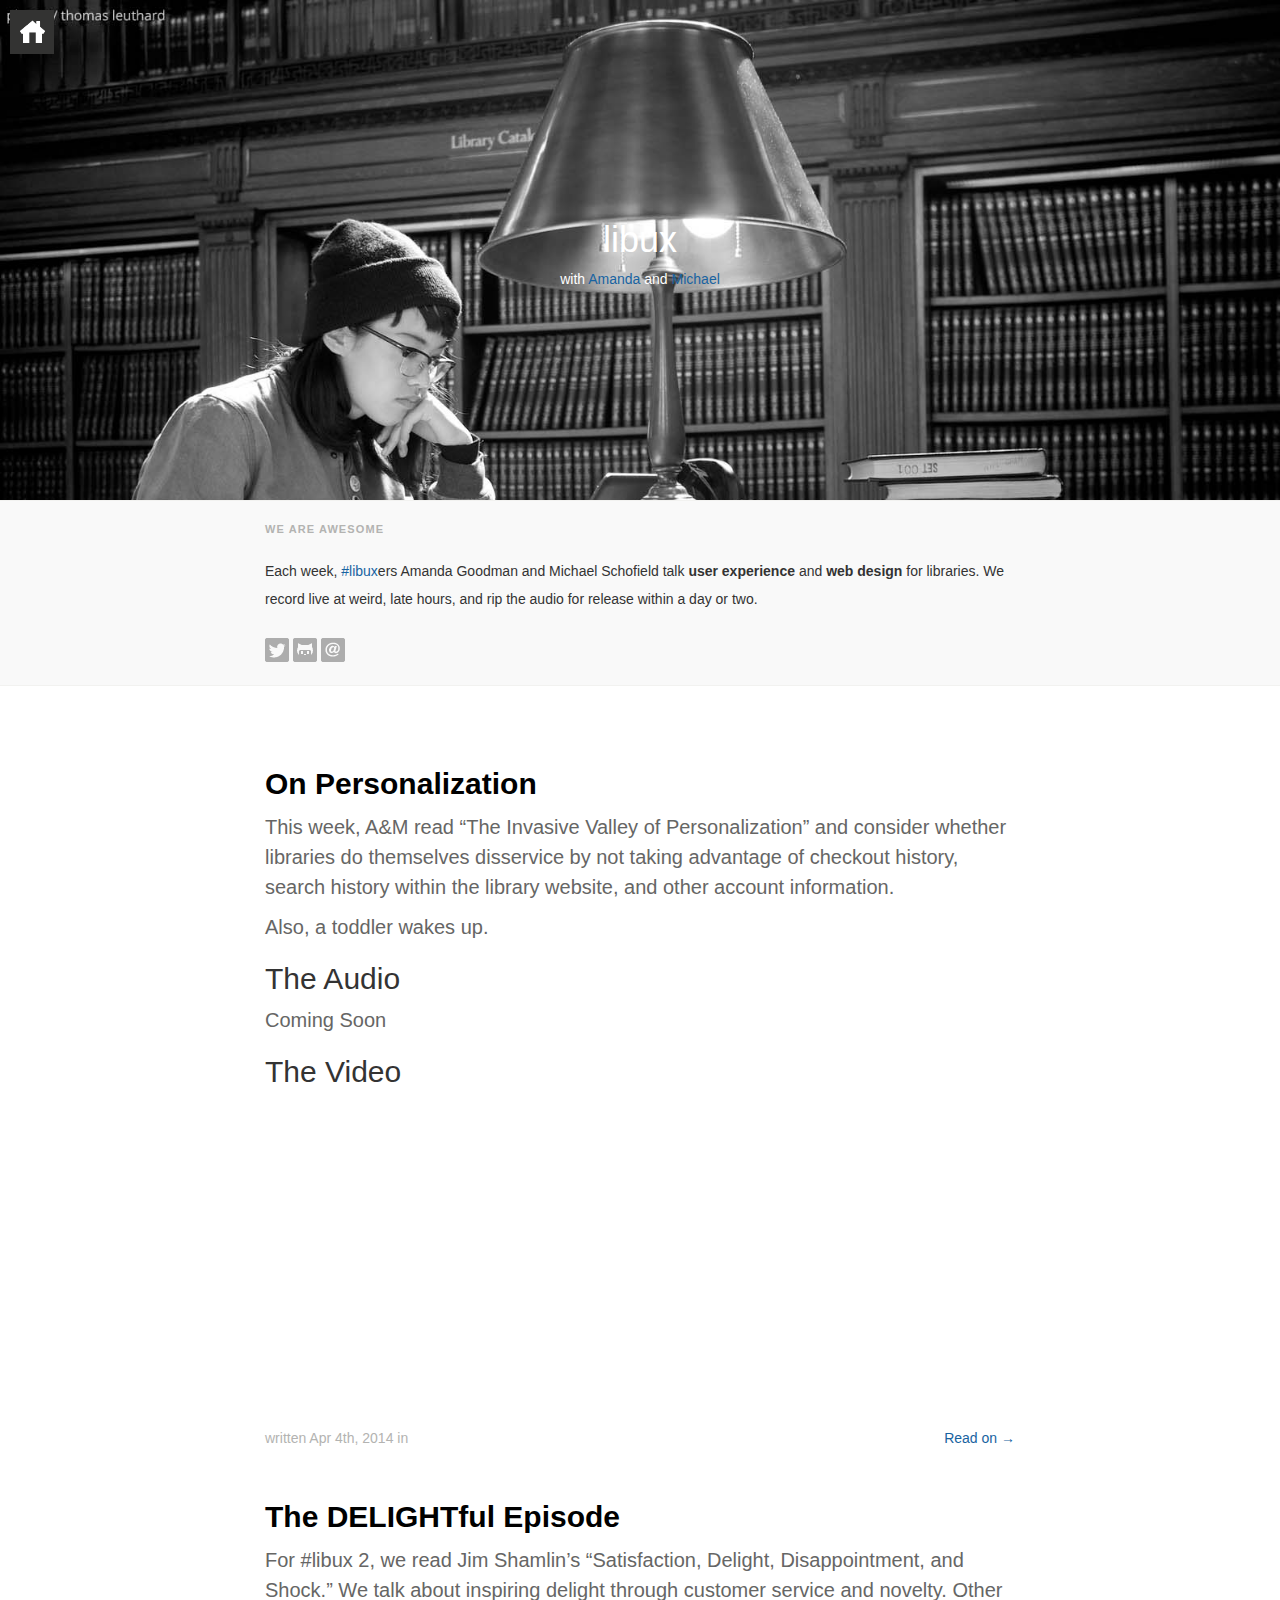
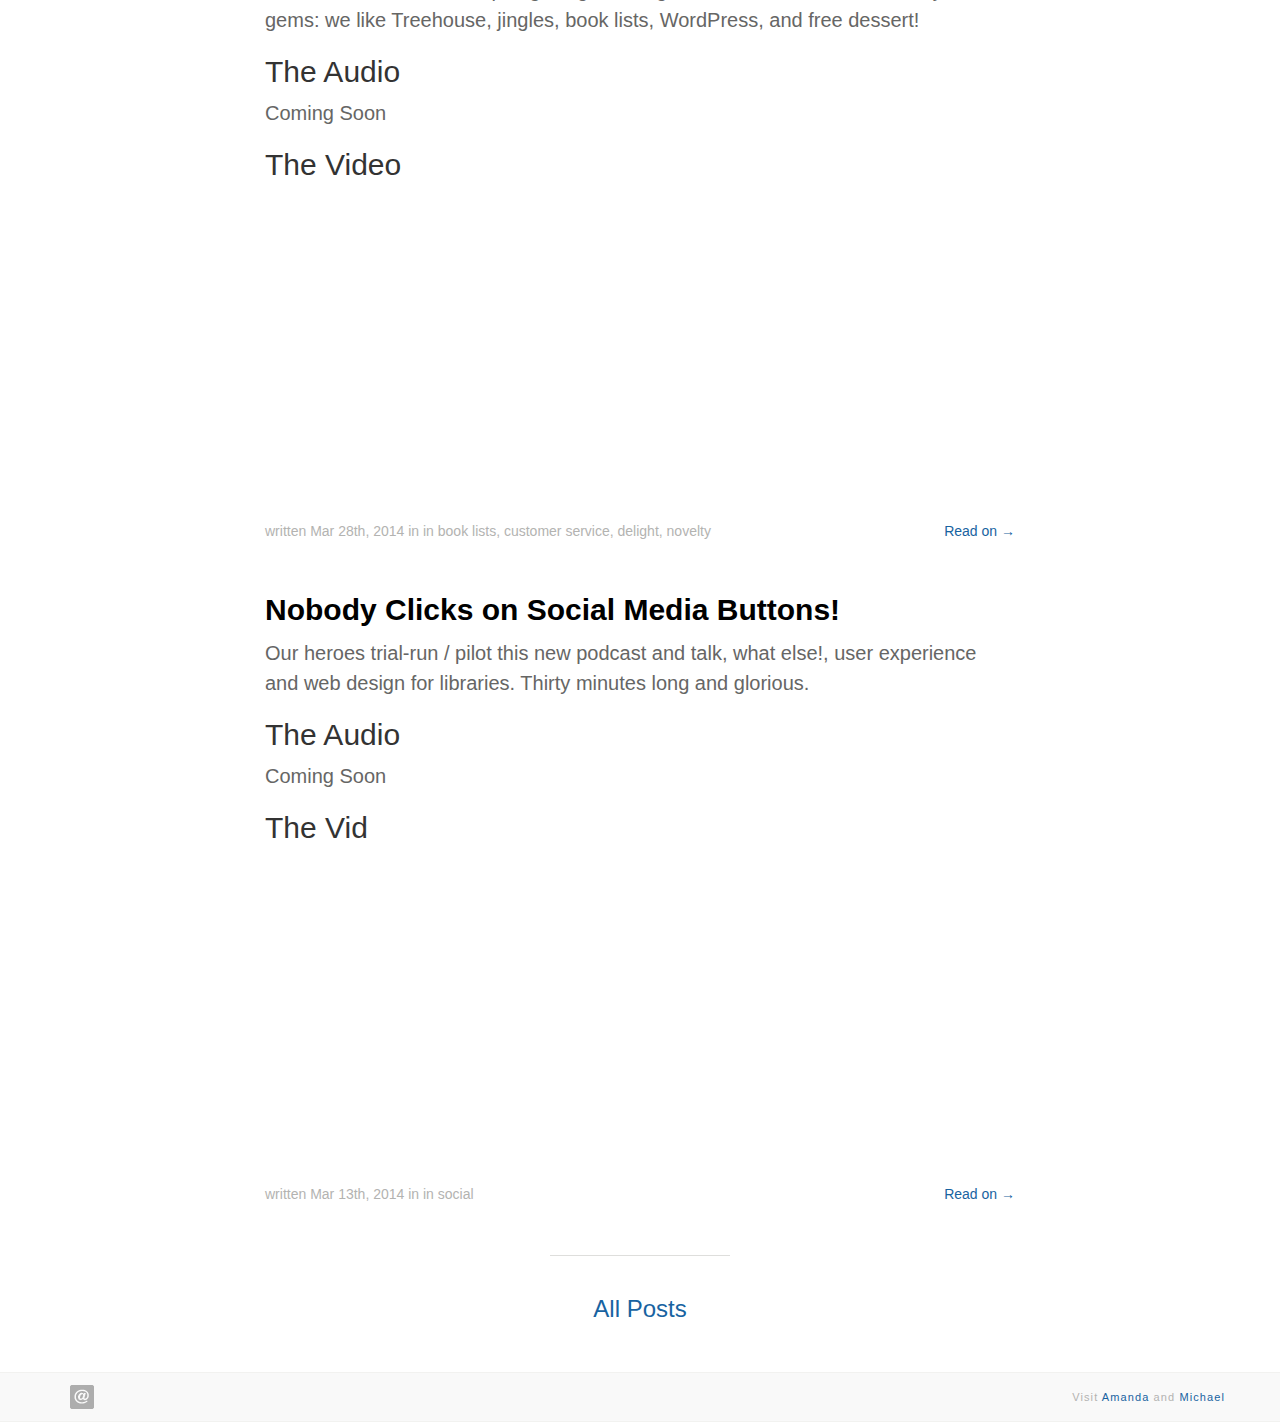
==== index.html @ 65bbb645 "Site updated at 2014-04-10 17:45:15 UTC" ====
<!DOCTYPE html>
<!--[if IEMobile 7 ]><html class="no-js iem7"><![endif]-->
<!--[if lt IE 9]><html class="no-js lte-ie8"><![endif]-->
<!--[if (gt IE 8)|(gt IEMobile 7)|!(IEMobile)|!(IE)]><!--><html class="no-js" lang="en"><!--<![endif]-->
<!DOCTYPE html>
<!--[if IEMobile 7 ]><html class="no-js iem7"><![endif]-->
<!--[if lt IE 9]><html class="no-js lte-ie8"><![endif]-->
<!--[if (gt IE 8)|(gt IEMobile 7)|!(IEMobile)|!(IE)]><!--><html class="no-js" lang="en"><!--<![endif]-->
<head>
  <meta charset="utf-8">
  <title>My Octopress Blog</title>
  <meta name="author" content="Your Name">

  
  <meta name="description" content="libux with Amanda and Michael We are awesome Each week, #libuxers Amanda Goodman and Michael Schofield talk user experience and web design for &hellip;">
  

  <!-- http://t.co/dKP3o1e -->
  <meta name="HandheldFriendly" content="True">
  <meta name="MobileOptimized" content="320">
  <meta name="viewport" content="width=device-width, initial-scale=1">

  
  <link rel="canonical" href="http://libux.github.io">
  <link href="/favicon.png" rel="icon">
  <link href="/stylesheets/screen.css" media="screen, projection" rel="stylesheet" type="text/css">
  <link href="/atom.xml" rel="alternate" title="My Octopress Blog" type="application/atom+xml">
  <script src="/javascripts/modernizr-2.0.js"></script>
  <script src="//ajax.googleapis.com/ajax/libs/jquery/1.9.1/jquery.min.js"></script>
  <script>!window.jQuery && document.write(unescape('%3Cscript src="./javascripts/libs/jquery.min.js"%3E%3C/script%3E'))</script>
  <script src="/javascripts/octopress.js" type="text/javascript"></script>
  

</head>

  <body>
    <a href="/" class="home-icon">
      <img src="/images/home.png"/>
    </a>

    <div class="home-page">
  <div class="hero container">
    <header class="container">
	<div class="col-md-offset-2 col-md-8">		
		<h1>lib<span>ux</span></h1>
		<p>with <a href="//godaisies.com" title="Amanda's Website">Amanda</a> and <a href="//ns4lib.com" title="Michael's Website">Michael</a></p>
	</div>
</header>

  </div>

  <div class="home-field">
    <div class="home-landing her-row">
      <div class="container">
        <div class="row">
          <div id="about-me" class="col-md-offset-2 col-md-8">
  <h4>We are awesome</h4>

  <p>
  	Each week, <a href="//twitter.com/hashtag/libux">#libux</a>ers Amanda Goodman and Michael Schofield talk <strong>user experience</strong>
  	and <strong>web design</strong> for libraries. We record live at weird, late hours, and rip the audio for release within a day or two.
  </p>

  <div class="social-icon-list">
    <a title="Twitter" href="#"><img src="/images/glyphicons_social_31_twitter.png"/></a>
    <a title="GitHub" href="#"><img src="/images/glyphicons_social_21_github.png"/></a>
    <a title="E-Mail" href="#"><img src="/images/glyphicons_social_39_e-mail.png"/></a>
  </div>

</div>

        </div>
      </div>
    </div>

    <div class="article-list">
      <div class="container">
        
          
          <div class="row">
            <div class="col-md-offset-2 col-md-8">
              <article>
  <h2><a href="/blog/2014/04/04/on-personalization/">On Personalization</a></h2>
  
  <p>
    <p>This week, A&amp;M read &ldquo;The Invasive Valley of Personalization&rdquo; and consider whether libraries
do themselves disservice by not taking advantage of checkout history, search history within the library website,
and other account information.</p>




<p>Also, a toddler wakes up.</p>




<h2>The Audio</h2>




<p>Coming Soon</p>




<h2>The Video</h2>




<iframe width="560" height="315" src="//www.youtube.com/embed/MH33Of5QHGo" frameborder="0" allowfullscreen></iframe>




  </p>
  <span class="meta">
    written 








  



<time datetime="2014-04-04T21:38:11-04:00" pubdate data-updated="true">Apr 4<span>th</span>, 2014</time> in 
    


  </span>

  
    <a class="full-article-link pull-right" rel="full-article" href="/blog/2014/04/04/on-personalization/">Read on &rarr;</a>
  
</article>

            </div>
          </div>
        
          
          <div class="row">
            <div class="col-md-offset-2 col-md-8">
              <article>
  <h2><a href="/blog/2014/03/28/the-delightful-episode/">The DELIGHTful Episode</a></h2>
  
  <p>
    <p>For #libux 2, we read Jim Shamlin&rsquo;s &ldquo;Satisfaction, Delight, Disappointment, and Shock.&rdquo; We talk about inspiring delight
through customer service and novelty. Other gems: we like Treehouse, jingles, book lists, WordPress, and free dessert!</p>




<h2>The Audio</h2>




<p>Coming Soon</p>




<h2>The Video</h2>




<iframe width="560" height="315" src="//www.youtube.com/embed/PfdTjo1OBjQ" frameborder="0" allowfullscreen></iframe>




  </p>
  <span class="meta">
    written 








  



<time datetime="2014-03-28T21:34:59-04:00" pubdate data-updated="true">Mar 28<span>th</span>, 2014</time> in 
    

in
<span class="categories">
  
    <a class='category' href='/blog/categories/book-lists/'>book lists</a>, <a class='category' href='/blog/categories/customer-service/'>customer service</a>, <a class='category' href='/blog/categories/delight/'>delight</a>, <a class='category' href='/blog/categories/novelty/'>novelty</a>
  
</span>


  </span>

  
    <a class="full-article-link pull-right" rel="full-article" href="/blog/2014/03/28/the-delightful-episode/">Read on &rarr;</a>
  
</article>

            </div>
          </div>
        
          
          <div class="row">
            <div class="col-md-offset-2 col-md-8">
              <article>
  <h2><a href="/blog/2014/03/13/nobody-clicks-on-social-media-buttons/">Nobody Clicks on Social Media Buttons!</a></h2>
  
  <p>
    <p>Our heroes trial-run / pilot this new podcast and talk, what else!, user experience and web design for libraries.
Thirty minutes long and glorious.</p>




<h2>The Audio</h2>




<p>Coming Soon</p>




<h2>The Vid</h2>




<iframe width="560" height="315" src="//www.youtube.com/embed/pc7eqVC8pXY" frameborder="0" allowfullscreen></iframe>




  </p>
  <span class="meta">
    written 








  



<time datetime="2014-03-13T20:46:35-04:00" pubdate data-updated="true">Mar 13<span>th</span>, 2014</time> in 
    

in
<span class="categories">
  
    <a class='category' href='/blog/categories/social/'>social</a>
  
</span>


  </span>

  
    <a class="full-article-link pull-right" rel="full-article" href="/blog/2014/03/13/nobody-clicks-on-social-media-buttons/">Read on &rarr;</a>
  
</article>

            </div>
          </div>
        
      </div>
    </div>

    <hr class="divider-short"/>

    <div class="archive-link">
      <h3><a href="/posts/">All Posts</a></h3>
    </div>
  </div>
</div>

    <footer id="footer" class="her-row">
  <div class="container">
    <div class="row">
      <div class="col-md-2">
  <div class="social-icon-list">
    

    

    <a href="mailto:"><img src="/images/glyphicons_social_39_e-mail.png"/></a>
  </div>
</div>

<div class="pull-right">
  <h4>Visit <a href="//godaisies.com" title="Amanda's Website">Amanda</a> and <a href="//ns4lib.com" title="Michael's Website">Michael</a></h4>
</div>


    </div>
  </div>
</footer>

  </body>
</html>
---- stylesheets/screen.css ----
html,body,div,span,applet,object,iframe,h1,h2,h3,h4,h5,h6,p,blockquote,pre,a,abbr,acronym,address,big,cite,code,del,dfn,em,img,ins,kbd,q,s,samp,small,strike,strong,sub,sup,tt,var,b,u,i,center,dl,dt,dd,ol,ul,li,fieldset,form,label,legend,table,caption,tbody,tfoot,thead,tr,th,td,article,aside,canvas,details,embed,figure,figcaption,footer,header,hgroup,menu,nav,output,ruby,section,summary,time,mark,audio,video{margin:0;padding:0;border:0;font:inherit;font-size:100%;vertical-align:baseline}html{line-height:1}ol,ul{list-style:none}table{border-collapse:collapse;border-spacing:0}caption,th,td{text-align:left;font-weight:normal;vertical-align:middle}q,blockquote{quotes:none}q:before,q:after,blockquote:before,blockquote:after{content:"";content:none}a img{border:none}article,aside,details,figcaption,figure,footer,header,hgroup,menu,nav,section,summary{display:block}.highlight,html .gist .gist-file .gist-syntax .gist-highlight{border:1px solid #05232b !important}.highlight table td.code,html .gist .gist-file .gist-syntax .gist-highlight table td.code{width:100%}.highlight .line-numbers,html .gist .gist-file .gist-syntax .gist-highlight .line-numbers{text-align:right;font-size:13px;line-height:1.45em;background:#073642 url('/images/noise.png?1397084013') top left !important;border-right:1px solid #00232c !important;-webkit-box-shadow:#083e4b -1px 0 inset;-moz-box-shadow:#083e4b -1px 0 inset;box-shadow:#083e4b -1px 0 inset;text-shadow:#021014 0 -1px;padding:.8em !important;-webkit-border-radius:0;-moz-border-radius:0;-ms-border-radius:0;-o-border-radius:0;border-radius:0}.highlight .line-numbers span,html .gist .gist-file .gist-syntax .gist-highlight .line-numbers span{color:#586e75 !important}figure.code,.gist-file,pre{-webkit-box-shadow:rgba(0,0,0,0.06) 0 0 10px;-moz-box-shadow:rgba(0,0,0,0.06) 0 0 10px;box-shadow:rgba(0,0,0,0.06) 0 0 10px}figure.code .highlight pre,.gist-file .highlight pre,pre .highlight pre{-webkit-box-shadow:none;-moz-box-shadow:none;box-shadow:none}html .gist .gist-file{margin-bottom:1.8em;position:relative;border:none;padding-top:26px !important}html .gist .gist-file .gist-syntax{border-bottom:0 !important;background:none !important}html .gist .gist-file .gist-syntax .gist-highlight{background:#002b36 !important}html .gist .gist-file .gist-meta{padding:.6em 0.8em;border:1px solid #083e4b !important;color:#586e75;font-size:.7em !important;background:#073642 url('/images/noise.png?1397084013') top left;line-height:1.5em}html .gist .gist-file .gist-meta a{color:#75878b !important;text-decoration:none}html .gist .gist-file .gist-meta a:hover{text-decoration:underline}html .gist .gist-file .gist-meta a:hover{color:#93a1a1 !important}html .gist .gist-file .gist-meta a[href*='#file']{position:absolute;top:0;left:0;right:-10px;color:#474747 !important}html .gist .gist-file .gist-meta a[href*='#file']:hover{color:#1863a1 !important}html .gist .gist-file .gist-meta a[href*=raw]{top:.4em}pre{background:#002b36 url('/images/noise.png?1397084013') top left;-webkit-border-radius:0.4em;-moz-border-radius:0.4em;-ms-border-radius:0.4em;-o-border-radius:0.4em;border-radius:0.4em;border:1px solid #05232b;line-height:1.45em;font-size:13px;margin-bottom:2.1em;padding:.8em 1em;color:#93a1a1;overflow:auto}h3.filename+pre{-moz-border-radius-topleft:0px;-webkit-border-top-left-radius:0px;border-top-left-radius:0px;-moz-border-radius-topright:0px;-webkit-border-top-right-radius:0px;border-top-right-radius:0px}p code,li code{display:inline-block;white-space:no-wrap;background:#fff;font-size:.8em;line-height:1.5em;color:#555;border:1px solid #ddd;-webkit-border-radius:0.4em;-moz-border-radius:0.4em;-ms-border-radius:0.4em;-o-border-radius:0.4em;border-radius:0.4em;padding:0 .3em;margin:-1px 0}p pre code,li pre code{font-size:1em !important;background:none;border:none}.pre-code,html .gist .gist-file .gist-syntax .gist-highlight pre,.highlight code{font-family:Menlo,Monaco,"Andale Mono","lucida console","Courier New",monospace !important;overflow:scroll;overflow-y:hidden;display:block;padding:.8em !important;overflow-x:auto;line-height:1.45em;background:#002b36 url('/images/noise.png?1397084013') top left !important;color:#93a1a1 !important}.pre-code *::-moz-selection,html .gist .gist-file .gist-syntax .gist-highlight pre *::-moz-selection,.highlight code *::-moz-selection{background:#386774;color:inherit;text-shadow:#002b36 0 1px}.pre-code *::-webkit-selection,html .gist .gist-file .gist-syntax .gist-highlight pre *::-webkit-selection,.highlight code *::-webkit-selection{background:#386774;color:inherit;text-shadow:#002b36 0 1px}.pre-code *::selection,html .gist .gist-file .gist-syntax .gist-highlight pre *::selection,.highlight code *::selection{background:#386774;color:inherit;text-shadow:#002b36 0 1px}.pre-code span,html .gist .gist-file .gist-syntax .gist-highlight pre span,.highlight code span{color:#93a1a1 !important}.pre-code span,html .gist .gist-file .gist-syntax .gist-highlight pre span,.highlight code span{font-style:normal !important;font-weight:normal !important}.pre-code .c,html .gist .gist-file .gist-syntax .gist-highlight pre .c,.highlight code .c{color:#586e75 !important;font-style:italic !important}.pre-code .cm,html .gist .gist-file .gist-syntax .gist-highlight pre .cm,.highlight code .cm{color:#586e75 !important;font-style:italic !important}.pre-code .cp,html .gist .gist-file .gist-syntax .gist-highlight pre .cp,.highlight code .cp{color:#586e75 !important;font-style:italic !important}.pre-code .c1,html .gist .gist-file .gist-syntax .gist-highlight pre .c1,.highlight code .c1{color:#586e75 !important;font-style:italic !important}.pre-code .cs,html .gist .gist-file .gist-syntax .gist-highlight pre .cs,.highlight code .cs{color:#586e75 !important;font-weight:bold !important;font-style:italic !important}.pre-code .err,html .gist .gist-file .gist-syntax .gist-highlight pre .err,.highlight code .err{color:#dc322f !important;background:none !important}.pre-code .k,html .gist .gist-file .gist-syntax .gist-highlight pre .k,.highlight code .k{color:#cb4b16 !important}.pre-code .o,html .gist .gist-file .gist-syntax .gist-highlight pre .o,.highlight code .o{color:#93a1a1 !important;font-weight:bold !important}.pre-code .p,html .gist .gist-file .gist-syntax .gist-highlight pre .p,.highlight code .p{color:#93a1a1 !important}.pre-code .ow,html .gist .gist-file .gist-syntax .gist-highlight pre .ow,.highlight code .ow{color:#2aa198 !important;font-weight:bold !important}.pre-code .gd,html .gist .gist-file .gist-syntax .gist-highlight pre .gd,.highlight code .gd{color:#93a1a1 !important;background-color:#372c34 !important;display:inline-block}.pre-code .gd .x,html .gist .gist-file .gist-syntax .gist-highlight pre .gd .x,.highlight code .gd .x{color:#93a1a1 !important;background-color:#4d2d33 !important;display:inline-block}.pre-code .ge,html .gist .gist-file .gist-syntax .gist-highlight pre .ge,.highlight code .ge{color:#93a1a1 !important;font-style:italic !important}.pre-code .gh,html .gist .gist-file .gist-syntax .gist-highlight pre .gh,.highlight code .gh{color:#586e75 !important}.pre-code .gi,html .gist .gist-file .gist-syntax .gist-highlight pre .gi,.highlight code .gi{color:#93a1a1 !important;background-color:#1a412b !important;display:inline-block}.pre-code .gi .x,html .gist .gist-file .gist-syntax .gist-highlight pre .gi .x,.highlight code .gi .x{color:#93a1a1 !important;background-color:#355720 !important;display:inline-block}.pre-code .gs,html .gist .gist-file .gist-syntax .gist-highlight pre .gs,.highlight code .gs{color:#93a1a1 !important;font-weight:bold !important}.pre-code .gu,html .gist .gist-file .gist-syntax .gist-highlight pre .gu,.highlight code .gu{color:#6c71c4 !important}.pre-code .kc,html .gist .gist-file .gist-syntax .gist-highlight pre .kc,.highlight code .kc{color:#859900 !important;font-weight:bold !important}.pre-code .kd,html .gist .gist-file .gist-syntax .gist-highlight pre .kd,.highlight code .kd{color:#268bd2 !important}.pre-code .kp,html .gist .gist-file .gist-syntax .gist-highlight pre .kp,.highlight code .kp{color:#cb4b16 !important;font-weight:bold !important}.pre-code .kr,html .gist .gist-file .gist-syntax .gist-highlight pre .kr,.highlight code .kr{color:#d33682 !important;font-weight:bold !important}.pre-code .kt,html .gist .gist-file .gist-syntax .gist-highlight pre .kt,.highlight code .kt{color:#2aa198 !important}.pre-code .n,html .gist .gist-file .gist-syntax .gist-highlight pre .n,.highlight code .n{color:#268bd2 !important}.pre-code .na,html .gist .gist-file .gist-syntax .gist-highlight pre .na,.highlight code .na{color:#268bd2 !important}.pre-code .nb,html .gist .gist-file .gist-syntax .gist-highlight pre .nb,.highlight code .nb{color:#859900 !important}.pre-code .nc,html .gist .gist-file .gist-syntax .gist-highlight pre .nc,.highlight code .nc{color:#d33682 !important}.pre-code .no,html .gist .gist-file .gist-syntax .gist-highlight pre .no,.highlight code .no{color:#b58900 !important}.pre-code .nl,html .gist .gist-file .gist-syntax .gist-highlight pre .nl,.highlight code .nl{color:#859900 !important}.pre-code .ne,html .gist .gist-file .gist-syntax .gist-highlight pre .ne,.highlight code .ne{color:#268bd2 !important;font-weight:bold !important}.pre-code .nf,html .gist .gist-file .gist-syntax .gist-highlight pre .nf,.highlight code .nf{color:#268bd2 !important;font-weight:bold !important}.pre-code .nn,html .gist .gist-file .gist-syntax .gist-highlight pre .nn,.highlight code .nn{color:#b58900 !important}.pre-code .nt,html .gist .gist-file .gist-syntax .gist-highlight pre .nt,.highlight code .nt{color:#268bd2 !important;font-weight:bold !important}.pre-code .nx,html .gist .gist-file .gist-syntax .gist-highlight pre .nx,.highlight code .nx{color:#b58900 !important}.pre-code .vg,html .gist .gist-file .gist-syntax .gist-highlight pre .vg,.highlight code .vg{color:#268bd2 !important}.pre-code .vi,html .gist .gist-file .gist-syntax .gist-highlight pre .vi,.highlight code .vi{color:#268bd2 !important}.pre-code .nv,html .gist .gist-file .gist-syntax .gist-highlight pre .nv,.highlight code .nv{color:#268bd2 !important}.pre-code .mf,html .gist .gist-file .gist-syntax .gist-highlight pre .mf,.highlight code .mf{color:#2aa198 !important}.pre-code .m,html .gist .gist-file .gist-syntax .gist-highlight pre .m,.highlight code .m{color:#2aa198 !important}.pre-code .mh,html .gist .gist-file .gist-syntax .gist-highlight pre .mh,.highlight code .mh{color:#2aa198 !important}.pre-code .mi,html .gist .gist-file .gist-syntax .gist-highlight pre .mi,.highlight code .mi{color:#2aa198 !important}.pre-code .s,html .gist .gist-file .gist-syntax .gist-highlight pre .s,.highlight code .s{color:#2aa198 !important}.pre-code .sd,html .gist .gist-file .gist-syntax .gist-highlight pre .sd,.highlight code .sd{color:#2aa198 !important}.pre-code .s2,html .gist .gist-file .gist-syntax .gist-highlight pre .s2,.highlight code .s2{color:#2aa198 !important}.pre-code .se,html .gist .gist-file .gist-syntax .gist-highlight pre .se,.highlight code .se{color:#dc322f !important}.pre-code .si,html .gist .gist-file .gist-syntax .gist-highlight pre .si,.highlight code .si{color:#268bd2 !important}.pre-code .sr,html .gist .gist-file .gist-syntax .gist-highlight pre .sr,.highlight code .sr{color:#2aa198 !important}.pre-code .s1,html .gist .gist-file .gist-syntax .gist-highlight pre .s1,.highlight code .s1{color:#2aa198 !important}.pre-code div .gd,html .gist .gist-file .gist-syntax .gist-highlight pre div .gd,.highlight code div .gd,.pre-code div .gd .x,html .gist .gist-file .gist-syntax .gist-highlight pre div .gd .x,.highlight code div .gd .x,.pre-code div .gi,html .gist .gist-file .gist-syntax .gist-highlight pre div .gi,.highlight code div .gi,.pre-code div .gi .x,html .gist .gist-file .gist-syntax .gist-highlight pre div .gi .x,.highlight code div .gi .x{display:inline-block;width:100%}.highlight,.gist-highlight{margin-bottom:1.8em;background:#002b36;overflow-y:hidden;overflow-x:auto}.highlight pre,.gist-highlight pre{background:none;-webkit-border-radius:none;-moz-border-radius:none;-ms-border-radius:none;-o-border-radius:none;border-radius:none;border:none;padding:0;margin-bottom:0}pre::-webkit-scrollbar,.highlight::-webkit-scrollbar,.gist-highlight::-webkit-scrollbar{height:.5em;background:rgba(255,255,255,0.15)}pre::-webkit-scrollbar-thumb:horizontal,.highlight::-webkit-scrollbar-thumb:horizontal,.gist-highlight::-webkit-scrollbar-thumb:horizontal{background:rgba(255,255,255,0.2);-webkit-border-radius:4px;border-radius:4px}.highlight code{background:#000}figure.code{background:none;padding:0;border:0;margin-bottom:1.5em}figure.code pre{margin-bottom:0}figure.code figcaption{position:relative}figure.code .highlight{margin-bottom:0}.code-title,html .gist .gist-file .gist-meta a[href*='#file'],h3.filename,figure.code figcaption{text-align:center;font-size:13px;line-height:2em;text-shadow:#cbcccc 0 1px 0;color:#474747;font-weight:normal;margin-bottom:0;-moz-border-radius-topleft:5px;-webkit-border-top-left-radius:5px;border-top-left-radius:5px;-moz-border-radius-topright:5px;-webkit-border-top-right-radius:5px;border-top-right-radius:5px;font-family:"Helvetica Neue", Arial, "Lucida Grande", "Lucida Sans Unicode", Lucida, sans-serif;background:#aaa url('/images/code_bg.png?1397084703') top repeat-x;border:1px solid #565656;border-top-color:#cbcbcb;border-left-color:#a5a5a5;border-right-color:#a5a5a5;border-bottom:0}.download-source,html .gist .gist-file .gist-meta a[href*=raw],figure.code figcaption a{position:absolute;right:.8em;text-decoration:none;color:#666 !important;z-index:1;font-size:13px;text-shadow:#cbcccc 0 1px 0;padding-left:3em}.download-source:hover,html .gist .gist-file .gist-meta a[href*=raw]:hover,figure.code figcaption a:hover{text-decoration:underline}/* normalize.css v3.0.0 | MIT License | git.io/normalize */html{font-family:sans-serif;-ms-text-size-adjust:100%;-webkit-text-size-adjust:100%}body{margin:0}article,aside,details,figcaption,figure,footer,header,hgroup,main,nav,section,summary{display:block}audio,canvas,progress,video{display:inline-block;vertical-align:baseline}audio:not([controls]){display:none;height:0}[hidden],template{display:none}a{background:transparent}a:active,a:hover{outline:0}abbr[title]{border-bottom:1px dotted}b,strong{font-weight:bold}dfn{font-style:italic}h1{font-size:2em;margin:0.67em 0}mark{background:#ff0;color:#000}small{font-size:80%}sub,sup{font-size:75%;line-height:0;position:relative;vertical-align:baseline}sup{top:-0.5em}sub{bottom:-0.25em}img{border:0}svg:not(:root){overflow:hidden}figure{margin:1em 40px}hr{-moz-box-sizing:content-box;box-sizing:content-box;height:0}pre{overflow:auto}code,kbd,pre,samp{font-family:monospace, monospace;font-size:1em}button,input,optgroup,select,textarea{color:inherit;font:inherit;margin:0}button{overflow:visible}button,select{text-transform:none}button,html input[type="button"],input[type="reset"],input[type="submit"]{-webkit-appearance:button;cursor:pointer}button[disabled],html input[disabled]{cursor:default}button::-moz-focus-inner,input::-moz-focus-inner{border:0;padding:0}input{line-height:normal}input[type="checkbox"],input[type="radio"]{box-sizing:border-box;padding:0}input[type="number"]::-webkit-inner-spin-button,input[type="number"]::-webkit-outer-spin-button{height:auto}input[type="search"]{-webkit-appearance:textfield;-moz-box-sizing:content-box;-webkit-box-sizing:content-box;box-sizing:content-box}input[type="search"]::-webkit-search-cancel-button,input[type="search"]::-webkit-search-decoration{-webkit-appearance:none}fieldset{border:1px solid #c0c0c0;margin:0 2px;padding:0.35em 0.625em 0.75em}legend{border:0;padding:0}textarea{overflow:auto}optgroup{font-weight:bold}table{border-collapse:collapse;border-spacing:0}td,th{padding:0}@media print{*{text-shadow:none !important;color:#000 !important;background:transparent !important;box-shadow:none !important}a,a:visited{text-decoration:underline}a[href]:after{content:" (" attr(href) ")"}abbr[title]:after{content:" (" attr(title) ")"}a[href^="javascript:"]:after,a[href^="#"]:after{content:""}pre,blockquote{border:1px solid #999;page-break-inside:avoid}thead{display:table-header-group}tr,img{page-break-inside:avoid}img{max-width:100% !important}p,h2,h3{orphans:3;widows:3}h2,h3{page-break-after:avoid}select{background:#fff !important}.navbar{display:none}.table td,.table th{background-color:#fff !important}.btn>.caret,.dropup>.btn>.caret{border-top-color:#000 !important}.label{border:1px solid #000}.table{border-collapse:collapse !important}.table-bordered th,.table-bordered td{border:1px solid #ddd !important}}*{-webkit-box-sizing:border-box;-moz-box-sizing:border-box;box-sizing:border-box}*:before,*:after{-webkit-box-sizing:border-box;-moz-box-sizing:border-box;box-sizing:border-box}html{font-size:62.5%;-webkit-tap-highlight-color:rgba(0,0,0,0)}body{font-family:"Helvetica Neue",Helvetica,Arial,sans-serif;font-size:14px;line-height:1.42857;color:#333;background-color:#fff}input,button,select,textarea{font-family:inherit;font-size:inherit;line-height:inherit}a{color:#1863a1;text-decoration:none}a:hover,a:focus{color:#0e3a5f;text-decoration:underline}a:focus{outline:thin dotted;outline:5px auto -webkit-focus-ring-color;outline-offset:-2px}figure{margin:0}img{vertical-align:middle}.img-responsive{display:block;max-width:100%;height:auto}.img-rounded{border-radius:6px}.img-thumbnail{padding:4px;line-height:1.42857;background-color:#fff;border:1px solid #ddd;border-radius:4px;-webkit-transition:all 0.2s ease-in-out;transition:all 0.2s ease-in-out;display:inline-block;max-width:100%;height:auto}.img-circle{border-radius:50%}hr{margin-top:20px;margin-bottom:20px;border:0;border-top:1px solid #eee}.sr-only{position:absolute;width:1px;height:1px;margin:-1px;padding:0;overflow:hidden;clip:rect(0, 0, 0, 0);border:0}h1,h2,h3,h4,h5,h6,.h1,.h2,.h3,.h4,.h5,.h6{font-family:inherit;font-weight:500;line-height:1.1;color:inherit}h1 small,h1 .small,h2 small,h2 .small,h3 small,h3 .small,h4 small,h4 .small,h5 small,h5 .small,h6 small,h6 .small,.h1 small,.h1 .small,.h2 small,.h2 .small,.h3 small,.h3 .small,.h4 small,.h4 .small,.h5 small,.h5 .small,.h6 small,.h6 .small{font-weight:normal;line-height:1;color:#999}h1,.h1,h2,.h2,h3,.h3{margin-top:20px;margin-bottom:10px}h1 small,h1 .small,.h1 small,.h1 .small,h2 small,h2 .small,.h2 small,.h2 .small,h3 small,h3 .small,.h3 small,.h3 .small{font-size:65%}h4,.h4,h5,.h5,h6,.h6{margin-top:10px;margin-bottom:10px}h4 small,h4 .small,.h4 small,.h4 .small,h5 small,h5 .small,.h5 small,.h5 .small,h6 small,h6 .small,.h6 small,.h6 .small{font-size:75%}h1,.h1{font-size:36px}h2,.h2{font-size:30px}h3,.h3{font-size:24px}h4,.h4{font-size:18px}h5,.h5{font-size:14px}h6,.h6{font-size:12px}p{margin:0 0 10px}.lead{margin-bottom:20px;font-size:16px;font-weight:200;line-height:1.4}@media (min-width: 768px){.lead{font-size:21px}}small,.small{font-size:85%}cite{font-style:normal}.text-left{text-align:left}.text-right{text-align:right}.text-center{text-align:center}.text-justify{text-align:justify}.text-muted{color:#999}.text-primary{color:#428bca}a.text-primary:hover{color:#3071a9}.text-success{color:#3c763d}a.text-success:hover{color:#2b542c}.text-info{color:#31708f}a.text-info:hover{color:#245269}.text-warning{color:#8a6d3b}a.text-warning:hover{color:#66512c}.text-danger{color:#a94442}a.text-danger:hover{color:#843534}.bg-primary{color:#fff}.bg-primary{background-color:#428bca}a.bg-primary:hover{background-color:#3071a9}.bg-success{background-color:#dff0d8}a.bg-success:hover{background-color:#c1e2b3}.bg-info{background-color:#d9edf7}a.bg-info:hover{background-color:#afd9ee}.bg-warning{background-color:#fcf8e3}a.bg-warning:hover{background-color:#f7ecb5}.bg-danger{background-color:#f2dede}a.bg-danger:hover{background-color:#e4b9b9}.page-header{padding-bottom:9px;margin:40px 0 20px;border-bottom:1px solid #eee}ul,ol{margin-top:0;margin-bottom:10px}ul ul,ul ol,ol ul,ol ol{margin-bottom:0}.list-unstyled,.list-inline{padding-left:0;list-style:none}.list-inline{margin-left:-5px}.list-inline>li{display:inline-block;padding-left:5px;padding-right:5px}dl{margin-top:0;margin-bottom:20px}dt,dd{line-height:1.42857}dt{font-weight:bold}dd{margin-left:0}@media (min-width: 768px){.dl-horizontal dt{float:left;width:160px;clear:left;text-align:right;overflow:hidden;text-overflow:ellipsis;white-space:nowrap}.dl-horizontal dd{margin-left:180px}.dl-horizontal dd:before,.dl-horizontal dd:after{content:" ";display:table}.dl-horizontal dd:after{clear:both}}abbr[title],abbr[data-original-title]{cursor:help;border-bottom:1px dotted #999}.initialism{font-size:90%;text-transform:uppercase}blockquote{padding:10px 20px;margin:0 0 20px;font-size:17.5px;border-left:5px solid #eee}blockquote p:last-child,blockquote ul:last-child,blockquote ol:last-child{margin-bottom:0}blockquote footer,blockquote small,blockquote .small{display:block;font-size:80%;line-height:1.42857;color:#999}blockquote footer:before,blockquote small:before,blockquote .small:before{content:'\2014 \00A0'}.blockquote-reverse,blockquote.pull-right{padding-right:15px;padding-left:0;border-right:5px solid #eee;border-left:0;text-align:right}.blockquote-reverse footer:before,.blockquote-reverse small:before,.blockquote-reverse .small:before,blockquote.pull-right footer:before,blockquote.pull-right small:before,blockquote.pull-right .small:before{content:''}.blockquote-reverse footer:after,.blockquote-reverse small:after,.blockquote-reverse .small:after,blockquote.pull-right footer:after,blockquote.pull-right small:after,blockquote.pull-right .small:after{content:'\00A0 \2014'}blockquote:before,blockquote:after{content:""}address{margin-bottom:20px;font-style:normal;line-height:1.42857}code,kbd,pre,samp{font-family:Menlo,Monaco,Consolas,"Courier New",monospace}code{padding:2px 4px;font-size:90%;color:#c7254e;background-color:#f9f2f4;white-space:nowrap;border-radius:4px}kbd{padding:2px 4px;font-size:90%;color:#fff;background-color:#333;border-radius:3px;box-shadow:inset 0 -1px 0 rgba(0,0,0,0.25)}pre{display:block;padding:9.5px;margin:0 0 10px;font-size:13px;line-height:1.42857;word-break:break-all;word-wrap:break-word;color:#93a1a1;background-color:#002b36;border:1px solid #ccc;border-radius:4px}pre code{padding:0;font-size:inherit;color:inherit;white-space:pre-wrap;background-color:transparent;border-radius:0}.pre-scrollable{max-height:340px;overflow-y:scroll}.container{margin-right:auto;margin-left:auto;padding-left:15px;padding-right:15px}.container:before,.container:after{content:" ";display:table}.container:after{clear:both}@media (min-width: 768px){.container{width:750px}}@media (min-width: 992px){.container{width:970px}}@media (min-width: 1200px){.container{width:1170px}}.container-fluid{margin-right:auto;margin-left:auto;padding-left:15px;padding-right:15px}.container-fluid:before,.container-fluid:after{content:" ";display:table}.container-fluid:after{clear:both}.row{margin-left:-15px;margin-right:-15px}.row:before,.row:after{content:" ";display:table}.row:after{clear:both}.col-xs-1,.col-sm-1,.col-md-1,.col-lg-1,.col-xs-2,.col-sm-2,.col-md-2,.col-lg-2,.col-xs-3,.col-sm-3,.col-md-3,.col-lg-3,.col-xs-4,.col-sm-4,.col-md-4,.col-lg-4,.col-xs-5,.col-sm-5,.col-md-5,.col-lg-5,.col-xs-6,.col-sm-6,.col-md-6,.col-lg-6,.col-xs-7,.col-sm-7,.col-md-7,.col-lg-7,.col-xs-8,.col-sm-8,.col-md-8,.col-lg-8,.col-xs-9,.col-sm-9,.col-md-9,.col-lg-9,.col-xs-10,.col-sm-10,.col-md-10,.col-lg-10,.col-xs-11,.col-sm-11,.col-md-11,.col-lg-11,.col-xs-12,.col-sm-12,.col-md-12,.col-lg-12{position:relative;min-height:1px;padding-left:15px;padding-right:15px}.col-xs-1,.col-xs-2,.col-xs-3,.col-xs-4,.col-xs-5,.col-xs-6,.col-xs-7,.col-xs-8,.col-xs-9,.col-xs-10,.col-xs-11,.col-xs-12{float:left}.col-xs-1{width:8.33333%}.col-xs-2{width:16.66667%}.col-xs-3{width:25%}.col-xs-4{width:33.33333%}.col-xs-5{width:41.66667%}.col-xs-6{width:50%}.col-xs-7{width:58.33333%}.col-xs-8{width:66.66667%}.col-xs-9{width:75%}.col-xs-10{width:83.33333%}.col-xs-11{width:91.66667%}.col-xs-12{width:100%}.col-xs-pull-0{right:0%}.col-xs-pull-1{right:8.33333%}.col-xs-pull-2{right:16.66667%}.col-xs-pull-3{right:25%}.col-xs-pull-4{right:33.33333%}.col-xs-pull-5{right:41.66667%}.col-xs-pull-6{right:50%}.col-xs-pull-7{right:58.33333%}.col-xs-pull-8{right:66.66667%}.col-xs-pull-9{right:75%}.col-xs-pull-10{right:83.33333%}.col-xs-pull-11{right:91.66667%}.col-xs-pull-12{right:100%}.col-xs-push-0{left:0%}.col-xs-push-1{left:8.33333%}.col-xs-push-2{left:16.66667%}.col-xs-push-3{left:25%}.col-xs-push-4{left:33.33333%}.col-xs-push-5{left:41.66667%}.col-xs-push-6{left:50%}.col-xs-push-7{left:58.33333%}.col-xs-push-8{left:66.66667%}.col-xs-push-9{left:75%}.col-xs-push-10{left:83.33333%}.col-xs-push-11{left:91.66667%}.col-xs-push-12{left:100%}.col-xs-offset-0{margin-left:0%}.col-xs-offset-1{margin-left:8.33333%}.col-xs-offset-2{margin-left:16.66667%}.col-xs-offset-3{margin-left:25%}.col-xs-offset-4{margin-left:33.33333%}.col-xs-offset-5{margin-left:41.66667%}.col-xs-offset-6{margin-left:50%}.col-xs-offset-7{margin-left:58.33333%}.col-xs-offset-8{margin-left:66.66667%}.col-xs-offset-9{margin-left:75%}.col-xs-offset-10{margin-left:83.33333%}.col-xs-offset-11{margin-left:91.66667%}.col-xs-offset-12{margin-left:100%}@media (min-width: 768px){.col-sm-1,.col-sm-2,.col-sm-3,.col-sm-4,.col-sm-5,.col-sm-6,.col-sm-7,.col-sm-8,.col-sm-9,.col-sm-10,.col-sm-11,.col-sm-12{float:left}.col-sm-1{width:8.33333%}.col-sm-2{width:16.66667%}.col-sm-3{width:25%}.col-sm-4{width:33.33333%}.col-sm-5{width:41.66667%}.col-sm-6{width:50%}.col-sm-7{width:58.33333%}.col-sm-8{width:66.66667%}.col-sm-9{width:75%}.col-sm-10{width:83.33333%}.col-sm-11{width:91.66667%}.col-sm-12{width:100%}.col-sm-pull-0{right:0%}.col-sm-pull-1{right:8.33333%}.col-sm-pull-2{right:16.66667%}.col-sm-pull-3{right:25%}.col-sm-pull-4{right:33.33333%}.col-sm-pull-5{right:41.66667%}.col-sm-pull-6{right:50%}.col-sm-pull-7{right:58.33333%}.col-sm-pull-8{right:66.66667%}.col-sm-pull-9{right:75%}.col-sm-pull-10{right:83.33333%}.col-sm-pull-11{right:91.66667%}.col-sm-pull-12{right:100%}.col-sm-push-0{left:0%}.col-sm-push-1{left:8.33333%}.col-sm-push-2{left:16.66667%}.col-sm-push-3{left:25%}.col-sm-push-4{left:33.33333%}.col-sm-push-5{left:41.66667%}.col-sm-push-6{left:50%}.col-sm-push-7{left:58.33333%}.col-sm-push-8{left:66.66667%}.col-sm-push-9{left:75%}.col-sm-push-10{left:83.33333%}.col-sm-push-11{left:91.66667%}.col-sm-push-12{left:100%}.col-sm-offset-0{margin-left:0%}.col-sm-offset-1{margin-left:8.33333%}.col-sm-offset-2{margin-left:16.66667%}.col-sm-offset-3{margin-left:25%}.col-sm-offset-4{margin-left:33.33333%}.col-sm-offset-5{margin-left:41.66667%}.col-sm-offset-6{margin-left:50%}.col-sm-offset-7{margin-left:58.33333%}.col-sm-offset-8{margin-left:66.66667%}.col-sm-offset-9{margin-left:75%}.col-sm-offset-10{margin-left:83.33333%}.col-sm-offset-11{margin-left:91.66667%}.col-sm-offset-12{margin-left:100%}}@media (min-width: 992px){.col-md-1,.col-md-2,.col-md-3,.col-md-4,.col-md-5,.col-md-6,.col-md-7,.col-md-8,.col-md-9,.col-md-10,.col-md-11,.col-md-12{float:left}.col-md-1{width:8.33333%}.col-md-2{width:16.66667%}.col-md-3{width:25%}.col-md-4{width:33.33333%}.col-md-5{width:41.66667%}.col-md-6{width:50%}.col-md-7{width:58.33333%}.col-md-8{width:66.66667%}.col-md-9{width:75%}.col-md-10{width:83.33333%}.col-md-11{width:91.66667%}.col-md-12{width:100%}.col-md-pull-0{right:0%}.col-md-pull-1{right:8.33333%}.col-md-pull-2{right:16.66667%}.col-md-pull-3{right:25%}.col-md-pull-4{right:33.33333%}.col-md-pull-5{right:41.66667%}.col-md-pull-6{right:50%}.col-md-pull-7{right:58.33333%}.col-md-pull-8{right:66.66667%}.col-md-pull-9{right:75%}.col-md-pull-10{right:83.33333%}.col-md-pull-11{right:91.66667%}.col-md-pull-12{right:100%}.col-md-push-0{left:0%}.col-md-push-1{left:8.33333%}.col-md-push-2{left:16.66667%}.col-md-push-3{left:25%}.col-md-push-4{left:33.33333%}.col-md-push-5{left:41.66667%}.col-md-push-6{left:50%}.col-md-push-7{left:58.33333%}.col-md-push-8{left:66.66667%}.col-md-push-9{left:75%}.col-md-push-10{left:83.33333%}.col-md-push-11{left:91.66667%}.col-md-push-12{left:100%}.col-md-offset-0{margin-left:0%}.col-md-offset-1{margin-left:8.33333%}.col-md-offset-2{margin-left:16.66667%}.col-md-offset-3{margin-left:25%}.col-md-offset-4{margin-left:33.33333%}.col-md-offset-5{margin-left:41.66667%}.col-md-offset-6{margin-left:50%}.col-md-offset-7{margin-left:58.33333%}.col-md-offset-8{margin-left:66.66667%}.col-md-offset-9{margin-left:75%}.col-md-offset-10{margin-left:83.33333%}.col-md-offset-11{margin-left:91.66667%}.col-md-offset-12{margin-left:100%}}@media (min-width: 1200px){.col-lg-1,.col-lg-2,.col-lg-3,.col-lg-4,.col-lg-5,.col-lg-6,.col-lg-7,.col-lg-8,.col-lg-9,.col-lg-10,.col-lg-11,.col-lg-12{float:left}.col-lg-1{width:8.33333%}.col-lg-2{width:16.66667%}.col-lg-3{width:25%}.col-lg-4{width:33.33333%}.col-lg-5{width:41.66667%}.col-lg-6{width:50%}.col-lg-7{width:58.33333%}.col-lg-8{width:66.66667%}.col-lg-9{width:75%}.col-lg-10{width:83.33333%}.col-lg-11{width:91.66667%}.col-lg-12{width:100%}.col-lg-pull-0{right:0%}.col-lg-pull-1{right:8.33333%}.col-lg-pull-2{right:16.66667%}.col-lg-pull-3{right:25%}.col-lg-pull-4{right:33.33333%}.col-lg-pull-5{right:41.66667%}.col-lg-pull-6{right:50%}.col-lg-pull-7{right:58.33333%}.col-lg-pull-8{right:66.66667%}.col-lg-pull-9{right:75%}.col-lg-pull-10{right:83.33333%}.col-lg-pull-11{right:91.66667%}.col-lg-pull-12{right:100%}.col-lg-push-0{left:0%}.col-lg-push-1{left:8.33333%}.col-lg-push-2{left:16.66667%}.col-lg-push-3{left:25%}.col-lg-push-4{left:33.33333%}.col-lg-push-5{left:41.66667%}.col-lg-push-6{left:50%}.col-lg-push-7{left:58.33333%}.col-lg-push-8{left:66.66667%}.col-lg-push-9{left:75%}.col-lg-push-10{left:83.33333%}.col-lg-push-11{left:91.66667%}.col-lg-push-12{left:100%}.col-lg-offset-0{margin-left:0%}.col-lg-offset-1{margin-left:8.33333%}.col-lg-offset-2{margin-left:16.66667%}.col-lg-offset-3{margin-left:25%}.col-lg-offset-4{margin-left:33.33333%}.col-lg-offset-5{margin-left:41.66667%}.col-lg-offset-6{margin-left:50%}.col-lg-offset-7{margin-left:58.33333%}.col-lg-offset-8{margin-left:66.66667%}.col-lg-offset-9{margin-left:75%}.col-lg-offset-10{margin-left:83.33333%}.col-lg-offset-11{margin-left:91.66667%}.col-lg-offset-12{margin-left:100%}}table{max-width:100%;background-color:transparent}th{text-align:left}.table{width:100%;margin-bottom:20px}.table>thead>tr>th,.table>thead>tr>td,.table>tbody>tr>th,.table>tbody>tr>td,.table>tfoot>tr>th,.table>tfoot>tr>td{padding:8px;line-height:1.42857;vertical-align:top;border-top:1px solid #ddd}.table>thead>tr>th{vertical-align:bottom;border-bottom:2px solid #ddd}.table>caption+thead>tr:first-child>th,.table>caption+thead>tr:first-child>td,.table>colgroup+thead>tr:first-child>th,.table>colgroup+thead>tr:first-child>td,.table>thead:first-child>tr:first-child>th,.table>thead:first-child>tr:first-child>td{border-top:0}.table>tbody+tbody{border-top:2px solid #ddd}.table .table{background-color:#fff}.table-condensed>thead>tr>th,.table-condensed>thead>tr>td,.table-condensed>tbody>tr>th,.table-condensed>tbody>tr>td,.table-condensed>tfoot>tr>th,.table-condensed>tfoot>tr>td{padding:5px}.table-bordered{border:1px solid #ddd}.table-bordered>thead>tr>th,.table-bordered>thead>tr>td,.table-bordered>tbody>tr>th,.table-bordered>tbody>tr>td,.table-bordered>tfoot>tr>th,.table-bordered>tfoot>tr>td{border:1px solid #ddd}.table-bordered>thead>tr>th,.table-bordered>thead>tr>td{border-bottom-width:2px}.table-striped>tbody>tr:nth-child(odd)>td,.table-striped>tbody>tr:nth-child(odd)>th{background-color:#f9f9f9}.table-hover>tbody>tr:hover>td,.table-hover>tbody>tr:hover>th{background-color:#f5f5f5}table col[class*="col-"]{position:static;float:none;display:table-column}table td[class*="col-"],table th[class*="col-"]{position:static;float:none;display:table-cell}.table>thead>tr>td.active,.table>thead>tr>th.active,.table>thead>tr.active>td,.table>thead>tr.active>th,.table>tbody>tr>td.active,.table>tbody>tr>th.active,.table>tbody>tr.active>td,.table>tbody>tr.active>th,.table>tfoot>tr>td.active,.table>tfoot>tr>th.active,.table>tfoot>tr.active>td,.table>tfoot>tr.active>th{background-color:#f5f5f5}.table-hover>tbody>tr>td.active:hover,.table-hover>tbody>tr>th.active:hover,.table-hover>tbody>tr.active:hover>td,.table-hover>tbody>tr.active:hover>th{background-color:#e8e8e8}.table>thead>tr>td.success,.table>thead>tr>th.success,.table>thead>tr.success>td,.table>thead>tr.success>th,.table>tbody>tr>td.success,.table>tbody>tr>th.success,.table>tbody>tr.success>td,.table>tbody>tr.success>th,.table>tfoot>tr>td.success,.table>tfoot>tr>th.success,.table>tfoot>tr.success>td,.table>tfoot>tr.success>th{background-color:#dff0d8}.table-hover>tbody>tr>td.success:hover,.table-hover>tbody>tr>th.success:hover,.table-hover>tbody>tr.success:hover>td,.table-hover>tbody>tr.success:hover>th{background-color:#d0e9c6}.table>thead>tr>td.info,.table>thead>tr>th.info,.table>thead>tr.info>td,.table>thead>tr.info>th,.table>tbody>tr>td.info,.table>tbody>tr>th.info,.table>tbody>tr.info>td,.table>tbody>tr.info>th,.table>tfoot>tr>td.info,.table>tfoot>tr>th.info,.table>tfoot>tr.info>td,.table>tfoot>tr.info>th{background-color:#d9edf7}.table-hover>tbody>tr>td.info:hover,.table-hover>tbody>tr>th.info:hover,.table-hover>tbody>tr.info:hover>td,.table-hover>tbody>tr.info:hover>th{background-color:#c4e3f3}.table>thead>tr>td.warning,.table>thead>tr>th.warning,.table>thead>tr.warning>td,.table>thead>tr.warning>th,.table>tbody>tr>td.warning,.table>tbody>tr>th.warning,.table>tbody>tr.warning>td,.table>tbody>tr.warning>th,.table>tfoot>tr>td.warning,.table>tfoot>tr>th.warning,.table>tfoot>tr.warning>td,.table>tfoot>tr.warning>th{background-color:#fcf8e3}.table-hover>tbody>tr>td.warning:hover,.table-hover>tbody>tr>th.warning:hover,.table-hover>tbody>tr.warning:hover>td,.table-hover>tbody>tr.warning:hover>th{background-color:#faf2cc}.table>thead>tr>td.danger,.table>thead>tr>th.danger,.table>thead>tr.danger>td,.table>thead>tr.danger>th,.table>tbody>tr>td.danger,.table>tbody>tr>th.danger,.table>tbody>tr.danger>td,.table>tbody>tr.danger>th,.table>tfoot>tr>td.danger,.table>tfoot>tr>th.danger,.table>tfoot>tr.danger>td,.table>tfoot>tr.danger>th{background-color:#f2dede}.table-hover>tbody>tr>td.danger:hover,.table-hover>tbody>tr>th.danger:hover,.table-hover>tbody>tr.danger:hover>td,.table-hover>tbody>tr.danger:hover>th{background-color:#ebcccc}@media (max-width: 767px){.table-responsive{width:100%;margin-bottom:15px;overflow-y:hidden;overflow-x:scroll;-ms-overflow-style:-ms-autohiding-scrollbar;border:1px solid #ddd;-webkit-overflow-scrolling:touch}.table-responsive>.table{margin-bottom:0}.table-responsive>.table>thead>tr>th,.table-responsive>.table>thead>tr>td,.table-responsive>.table>tbody>tr>th,.table-responsive>.table>tbody>tr>td,.table-responsive>.table>tfoot>tr>th,.table-responsive>.table>tfoot>tr>td{white-space:nowrap}.table-responsive>.table-bordered{border:0}.table-responsive>.table-bordered>thead>tr>th:first-child,.table-responsive>.table-bordered>thead>tr>td:first-child,.table-responsive>.table-bordered>tbody>tr>th:first-child,.table-responsive>.table-bordered>tbody>tr>td:first-child,.table-responsive>.table-bordered>tfoot>tr>th:first-child,.table-responsive>.table-bordered>tfoot>tr>td:first-child{border-left:0}.table-responsive>.table-bordered>thead>tr>th:last-child,.table-responsive>.table-bordered>thead>tr>td:last-child,.table-responsive>.table-bordered>tbody>tr>th:last-child,.table-responsive>.table-bordered>tbody>tr>td:last-child,.table-responsive>.table-bordered>tfoot>tr>th:last-child,.table-responsive>.table-bordered>tfoot>tr>td:last-child{border-right:0}.table-responsive>.table-bordered>tbody>tr:last-child>th,.table-responsive>.table-bordered>tbody>tr:last-child>td,.table-responsive>.table-bordered>tfoot>tr:last-child>th,.table-responsive>.table-bordered>tfoot>tr:last-child>td{border-bottom:0}}fieldset{padding:0;margin:0;border:0;min-width:0}legend{display:block;width:100%;padding:0;margin-bottom:20px;font-size:21px;line-height:inherit;color:#333;border:0;border-bottom:1px solid #e5e5e5}label{display:inline-block;margin-bottom:5px;font-weight:bold}input[type="search"]{-webkit-box-sizing:border-box;-moz-box-sizing:border-box;box-sizing:border-box}input[type="radio"],input[type="checkbox"]{margin:4px 0 0;margin-top:1px \9;line-height:normal}input[type="file"]{display:block}input[type="range"]{display:block;width:100%}select[multiple],select[size]{height:auto}input[type="file"]:focus,input[type="radio"]:focus,input[type="checkbox"]:focus{outline:thin dotted;outline:5px auto -webkit-focus-ring-color;outline-offset:-2px}output{display:block;padding-top:7px;font-size:14px;line-height:1.42857;color:#555}.form-control{display:block;width:100%;height:34px;padding:6px 12px;font-size:14px;line-height:1.42857;color:#555;background-color:#fff;background-image:none;border:1px solid #ccc;border-radius:4px;-webkit-box-shadow:inset 0 1px 1px rgba(0,0,0,0.075);box-shadow:inset 0 1px 1px rgba(0,0,0,0.075);-webkit-transition:border-color ease-in-out 0.15s,box-shadow ease-in-out 0.15s;transition:border-color ease-in-out 0.15s,box-shadow ease-in-out 0.15s}.form-control:focus{border-color:#66afe9;outline:0;-webkit-box-shadow:inset 0 1px 1px rgba(0,0,0,0.075),0 0 8px rgba(102,175,233,0.6);box-shadow:inset 0 1px 1px rgba(0,0,0,0.075),0 0 8px rgba(102,175,233,0.6)}.form-control::-moz-placeholder{color:#999;opacity:1}.form-control:-ms-input-placeholder{color:#999}.form-control::-webkit-input-placeholder{color:#999}.form-control[disabled],.form-control[readonly],fieldset[disabled] .form-control{cursor:not-allowed;background-color:#eee;opacity:1}textarea.form-control{height:auto}input[type="search"]{-webkit-appearance:none}input[type="date"]{line-height:34px}.form-group{margin-bottom:15px}.radio,.checkbox{display:block;min-height:20px;margin-top:10px;margin-bottom:10px;padding-left:20px}.radio label,.checkbox label{display:inline;font-weight:normal;cursor:pointer}.radio input[type="radio"],.radio-inline input[type="radio"],.checkbox input[type="checkbox"],.checkbox-inline input[type="checkbox"]{float:left;margin-left:-20px}.radio+.radio,.checkbox+.checkbox{margin-top:-5px}.radio-inline,.checkbox-inline{display:inline-block;padding-left:20px;margin-bottom:0;vertical-align:middle;font-weight:normal;cursor:pointer}.radio-inline+.radio-inline,.checkbox-inline+.checkbox-inline{margin-top:0;margin-left:10px}input[type="radio"][disabled],fieldset[disabled] input[type="radio"],input[type="checkbox"][disabled],fieldset[disabled] input[type="checkbox"],.radio[disabled],fieldset[disabled] .radio,.radio-inline[disabled],fieldset[disabled] .radio-inline,.checkbox[disabled],fieldset[disabled] .checkbox,.checkbox-inline[disabled],fieldset[disabled] .checkbox-inline{cursor:not-allowed}.input-sm,.input-group-sm>.form-control,.input-group-sm>.input-group-addon,.input-group-sm>.input-group-btn>.btn{height:30px;padding:5px 10px;font-size:12px;line-height:1.5;border-radius:3px}select.input-sm,.input-group-sm>select.form-control,.input-group-sm>select.input-group-addon,.input-group-sm>.input-group-btn>select.btn{height:30px;line-height:30px}textarea.input-sm,.input-group-sm>textarea.form-control,.input-group-sm>textarea.input-group-addon,.input-group-sm>.input-group-btn>textarea.btn,select[multiple].input-sm,.input-group-sm>select[multiple].form-control,.input-group-sm>select[multiple].input-group-addon,.input-group-sm>.input-group-btn>select[multiple].btn{height:auto}.input-lg,.input-group-lg>.form-control,.input-group-lg>.input-group-addon,.input-group-lg>.input-group-btn>.btn{height:46px;padding:10px 16px;font-size:18px;line-height:1.33;border-radius:6px}select.input-lg,.input-group-lg>select.form-control,.input-group-lg>select.input-group-addon,.input-group-lg>.input-group-btn>select.btn{height:46px;line-height:46px}textarea.input-lg,.input-group-lg>textarea.form-control,.input-group-lg>textarea.input-group-addon,.input-group-lg>.input-group-btn>textarea.btn,select[multiple].input-lg,.input-group-lg>select[multiple].form-control,.input-group-lg>select[multiple].input-group-addon,.input-group-lg>.input-group-btn>select[multiple].btn{height:auto}.has-feedback{position:relative}.has-feedback .form-control{padding-right:42.5px}.has-feedback .form-control-feedback{position:absolute;top:25px;right:0;display:block;width:34px;height:34px;line-height:34px;text-align:center}.has-success .help-block,.has-success .control-label,.has-success .radio,.has-success .checkbox,.has-success .radio-inline,.has-success .checkbox-inline{color:#3c763d}.has-success .form-control{border-color:#3c763d;-webkit-box-shadow:inset 0 1px 1px rgba(0,0,0,0.075);box-shadow:inset 0 1px 1px rgba(0,0,0,0.075)}.has-success .form-control:focus{border-color:#2b542c;-webkit-box-shadow:inset 0 1px 1px rgba(0,0,0,0.075),0 0 6px #67b168;box-shadow:inset 0 1px 1px rgba(0,0,0,0.075),0 0 6px #67b168}.has-success .input-group-addon{color:#3c763d;border-color:#3c763d;background-color:#dff0d8}.has-success .form-control-feedback{color:#3c763d}.has-warning .help-block,.has-warning .control-label,.has-warning .radio,.has-warning .checkbox,.has-warning .radio-inline,.has-warning .checkbox-inline{color:#8a6d3b}.has-warning .form-control{border-color:#8a6d3b;-webkit-box-shadow:inset 0 1px 1px rgba(0,0,0,0.075);box-shadow:inset 0 1px 1px rgba(0,0,0,0.075)}.has-warning .form-control:focus{border-color:#66512c;-webkit-box-shadow:inset 0 1px 1px rgba(0,0,0,0.075),0 0 6px #c0a16b;box-shadow:inset 0 1px 1px rgba(0,0,0,0.075),0 0 6px #c0a16b}.has-warning .input-group-addon{color:#8a6d3b;border-color:#8a6d3b;background-color:#fcf8e3}.has-warning .form-control-feedback{color:#8a6d3b}.has-error .help-block,.has-error .control-label,.has-error .radio,.has-error .checkbox,.has-error .radio-inline,.has-error .checkbox-inline{color:#a94442}.has-error .form-control{border-color:#a94442;-webkit-box-shadow:inset 0 1px 1px rgba(0,0,0,0.075);box-shadow:inset 0 1px 1px rgba(0,0,0,0.075)}.has-error .form-control:focus{border-color:#843534;-webkit-box-shadow:inset 0 1px 1px rgba(0,0,0,0.075),0 0 6px #ce8483;box-shadow:inset 0 1px 1px rgba(0,0,0,0.075),0 0 6px #ce8483}.has-error .input-group-addon{color:#a94442;border-color:#a94442;background-color:#f2dede}.has-error .form-control-feedback{color:#a94442}.form-control-static{margin-bottom:0}.help-block{display:block;margin-top:5px;margin-bottom:10px;color:#737373}@media (min-width: 768px){.form-inline .form-group,.navbar-form .form-group{display:inline-block;margin-bottom:0;vertical-align:middle}.form-inline .form-control,.navbar-form .form-control{display:inline-block;width:auto;vertical-align:middle}.form-inline .input-group>.form-control,.navbar-form .input-group>.form-control{width:100%}.form-inline .control-label,.navbar-form .control-label{margin-bottom:0;vertical-align:middle}.form-inline .radio,.navbar-form .radio,.form-inline .checkbox,.navbar-form .checkbox{display:inline-block;margin-top:0;margin-bottom:0;padding-left:0;vertical-align:middle}.form-inline .radio input[type="radio"],.navbar-form .radio input[type="radio"],.form-inline .checkbox input[type="checkbox"],.navbar-form .checkbox input[type="checkbox"]{float:none;margin-left:0}.form-inline .has-feedback .form-control-feedback,.navbar-form .has-feedback .form-control-feedback{top:0}}.form-horizontal .control-label,.form-horizontal .radio,.form-horizontal .checkbox,.form-horizontal .radio-inline,.form-horizontal .checkbox-inline{margin-top:0;margin-bottom:0;padding-top:7px}.form-horizontal .radio,.form-horizontal .checkbox{min-height:27px}.form-horizontal .form-group{margin-left:-15px;margin-right:-15px}.form-horizontal .form-group:before,.form-horizontal .form-group:after{content:" ";display:table}.form-horizontal .form-group:after{clear:both}.form-horizontal .form-control-static{padding-top:7px}@media (min-width: 768px){.form-horizontal .control-label{text-align:right}}.form-horizontal .has-feedback .form-control-feedback{top:0;right:15px}.btn{display:inline-block;margin-bottom:0;font-weight:normal;text-align:center;vertical-align:middle;cursor:pointer;background-image:none;border:1px solid transparent;white-space:nowrap;padding:6px 12px;font-size:14px;line-height:1.42857;border-radius:4px;-webkit-user-select:none;-moz-user-select:none;-ms-user-select:none;user-select:none}.btn:focus,.btn:active:focus,.btn.active:focus{outline:thin dotted;outline:5px auto -webkit-focus-ring-color;outline-offset:-2px}.btn:hover,.btn:focus{color:#333;text-decoration:none}.btn:active,.btn.active{outline:0;background-image:none;-webkit-box-shadow:inset 0 3px 5px rgba(0,0,0,0.125);box-shadow:inset 0 3px 5px rgba(0,0,0,0.125)}.btn.disabled,.btn[disabled],fieldset[disabled] .btn{cursor:not-allowed;pointer-events:none;opacity:0.65;filter:alpha(opacity=65);-webkit-box-shadow:none;box-shadow:none}.btn-default{color:#333;background-color:#fff;border-color:#ccc}.btn-default:hover,.btn-default:focus,.btn-default:active,.btn-default.active{color:#333;background-color:#ebebeb;border-color:#adadad}.open .btn-default.dropdown-toggle{color:#333;background-color:#ebebeb;border-color:#adadad}.btn-default:active,.btn-default.active{background-image:none}.open .btn-default.dropdown-toggle{background-image:none}.btn-default.disabled,.btn-default.disabled:hover,.btn-default.disabled:focus,.btn-default.disabled:active,.btn-default.disabled.active,.btn-default[disabled],.btn-default[disabled]:hover,.btn-default[disabled]:focus,.btn-default[disabled]:active,.btn-default[disabled].active,fieldset[disabled] .btn-default,fieldset[disabled] .btn-default:hover,fieldset[disabled] .btn-default:focus,fieldset[disabled] .btn-default:active,fieldset[disabled] .btn-default.active{background-color:#fff;border-color:#ccc}.btn-default .badge{color:#fff;background-color:#333}.btn-primary{color:#fff;background-color:#428bca;border-color:#357ebd}.btn-primary:hover,.btn-primary:focus,.btn-primary:active,.btn-primary.active{color:#fff;background-color:#3276b1;border-color:#285e8e}.open .btn-primary.dropdown-toggle{color:#fff;background-color:#3276b1;border-color:#285e8e}.btn-primary:active,.btn-primary.active{background-image:none}.open .btn-primary.dropdown-toggle{background-image:none}.btn-primary.disabled,.btn-primary.disabled:hover,.btn-primary.disabled:focus,.btn-primary.disabled:active,.btn-primary.disabled.active,.btn-primary[disabled],.btn-primary[disabled]:hover,.btn-primary[disabled]:focus,.btn-primary[disabled]:active,.btn-primary[disabled].active,fieldset[disabled] .btn-primary,fieldset[disabled] .btn-primary:hover,fieldset[disabled] .btn-primary:focus,fieldset[disabled] .btn-primary:active,fieldset[disabled] .btn-primary.active{background-color:#428bca;border-color:#357ebd}.btn-primary .badge{color:#428bca;background-color:#fff}.btn-success{color:#fff;background-color:#5cb85c;border-color:#4cae4c}.btn-success:hover,.btn-success:focus,.btn-success:active,.btn-success.active{color:#fff;background-color:#47a447;border-color:#398439}.open .btn-success.dropdown-toggle{color:#fff;background-color:#47a447;border-color:#398439}.btn-success:active,.btn-success.active{background-image:none}.open .btn-success.dropdown-toggle{background-image:none}.btn-success.disabled,.btn-success.disabled:hover,.btn-success.disabled:focus,.btn-success.disabled:active,.btn-success.disabled.active,.btn-success[disabled],.btn-success[disabled]:hover,.btn-success[disabled]:focus,.btn-success[disabled]:active,.btn-success[disabled].active,fieldset[disabled] .btn-success,fieldset[disabled] .btn-success:hover,fieldset[disabled] .btn-success:focus,fieldset[disabled] .btn-success:active,fieldset[disabled] .btn-success.active{background-color:#5cb85c;border-color:#4cae4c}.btn-success .badge{color:#5cb85c;background-color:#fff}.btn-info{color:#fff;background-color:#5bc0de;border-color:#46b8da}.btn-info:hover,.btn-info:focus,.btn-info:active,.btn-info.active{color:#fff;background-color:#39b3d7;border-color:#269abc}.open .btn-info.dropdown-toggle{color:#fff;background-color:#39b3d7;border-color:#269abc}.btn-info:active,.btn-info.active{background-image:none}.open .btn-info.dropdown-toggle{background-image:none}.btn-info.disabled,.btn-info.disabled:hover,.btn-info.disabled:focus,.btn-info.disabled:active,.btn-info.disabled.active,.btn-info[disabled],.btn-info[disabled]:hover,.btn-info[disabled]:focus,.btn-info[disabled]:active,.btn-info[disabled].active,fieldset[disabled] .btn-info,fieldset[disabled] .btn-info:hover,fieldset[disabled] .btn-info:focus,fieldset[disabled] .btn-info:active,fieldset[disabled] .btn-info.active{background-color:#5bc0de;border-color:#46b8da}.btn-info .badge{color:#5bc0de;background-color:#fff}.btn-warning{color:#fff;background-color:#f0ad4e;border-color:#eea236}.btn-warning:hover,.btn-warning:focus,.btn-warning:active,.btn-warning.active{color:#fff;background-color:#ed9c28;border-color:#d58512}.open .btn-warning.dropdown-toggle{color:#fff;background-color:#ed9c28;border-color:#d58512}.btn-warning:active,.btn-warning.active{background-image:none}.open .btn-warning.dropdown-toggle{background-image:none}.btn-warning.disabled,.btn-warning.disabled:hover,.btn-warning.disabled:focus,.btn-warning.disabled:active,.btn-warning.disabled.active,.btn-warning[disabled],.btn-warning[disabled]:hover,.btn-warning[disabled]:focus,.btn-warning[disabled]:active,.btn-warning[disabled].active,fieldset[disabled] .btn-warning,fieldset[disabled] .btn-warning:hover,fieldset[disabled] .btn-warning:focus,fieldset[disabled] .btn-warning:active,fieldset[disabled] .btn-warning.active{background-color:#f0ad4e;border-color:#eea236}.btn-warning .badge{color:#f0ad4e;background-color:#fff}.btn-danger{color:#fff;background-color:#d9534f;border-color:#d43f3a}.btn-danger:hover,.btn-danger:focus,.btn-danger:active,.btn-danger.active{color:#fff;background-color:#d2322d;border-color:#ac2925}.open .btn-danger.dropdown-toggle{color:#fff;background-color:#d2322d;border-color:#ac2925}.btn-danger:active,.btn-danger.active{background-image:none}.open .btn-danger.dropdown-toggle{background-image:none}.btn-danger.disabled,.btn-danger.disabled:hover,.btn-danger.disabled:focus,.btn-danger.disabled:active,.btn-danger.disabled.active,.btn-danger[disabled],.btn-danger[disabled]:hover,.btn-danger[disabled]:focus,.btn-danger[disabled]:active,.btn-danger[disabled].active,fieldset[disabled] .btn-danger,fieldset[disabled] .btn-danger:hover,fieldset[disabled] .btn-danger:focus,fieldset[disabled] .btn-danger:active,fieldset[disabled] .btn-danger.active{background-color:#d9534f;border-color:#d43f3a}.btn-danger .badge{color:#d9534f;background-color:#fff}.btn-link{color:#1863a1;font-weight:normal;cursor:pointer;border-radius:0}.btn-link,.btn-link:active,.btn-link[disabled],fieldset[disabled] .btn-link{background-color:transparent;-webkit-box-shadow:none;box-shadow:none}.btn-link,.btn-link:hover,.btn-link:focus,.btn-link:active{border-color:transparent}.btn-link:hover,.btn-link:focus{color:#0e3a5f;text-decoration:underline;background-color:transparent}.btn-link[disabled]:hover,.btn-link[disabled]:focus,fieldset[disabled] .btn-link:hover,fieldset[disabled] .btn-link:focus{color:#999;text-decoration:none}.btn-lg,.btn-group-lg>.btn{padding:10px 16px;font-size:18px;line-height:1.33;border-radius:6px}.btn-sm,.btn-group-sm>.btn{padding:5px 10px;font-size:12px;line-height:1.5;border-radius:3px}.btn-xs,.btn-group-xs>.btn{padding:1px 5px;font-size:12px;line-height:1.5;border-radius:3px}.btn-block{display:block;width:100%;padding-left:0;padding-right:0}.btn-block+.btn-block{margin-top:5px}input[type="submit"].btn-block,input[type="reset"].btn-block,input[type="button"].btn-block{width:100%}.fade{opacity:0;-webkit-transition:opacity 0.15s linear;transition:opacity 0.15s linear}.fade.in{opacity:1}.collapse{display:none}.collapse.in{display:block}.collapsing{position:relative;height:0;overflow:hidden;-webkit-transition:height 0.35s ease;transition:height 0.35s ease}@font-face{font-family:'Glyphicons Halflings';src:url("bootstrap/glyphicons-halflings-regular.eot");src:url("bootstrap/glyphicons-halflings-regular.eot?#iefix") format("embedded-opentype"),url("bootstrap/glyphicons-halflings-regular.woff") format("woff"),url("bootstrap/glyphicons-halflings-regular.ttf") format("truetype"),url("bootstrap/glyphicons-halflings-regular.svg#glyphicons_halflingsregular") format("svg")}.glyphicon{position:relative;top:1px;display:inline-block;font-family:'Glyphicons Halflings';font-style:normal;font-weight:normal;line-height:1;-webkit-font-smoothing:antialiased;-moz-osx-font-smoothing:grayscale}.glyphicon-asterisk:before{content:"\2a"}.glyphicon-plus:before{content:"\2b"}.glyphicon-euro:before{content:"\20ac"}.glyphicon-minus:before{content:"\2212"}.glyphicon-cloud:before{content:"\2601"}.glyphicon-envelope:before{content:"\2709"}.glyphicon-pencil:before{content:"\270f"}.glyphicon-glass:before{content:"\e001"}.glyphicon-music:before{content:"\e002"}.glyphicon-search:before{content:"\e003"}.glyphicon-heart:before{content:"\e005"}.glyphicon-star:before{content:"\e006"}.glyphicon-star-empty:before{content:"\e007"}.glyphicon-user:before{content:"\e008"}.glyphicon-film:before{content:"\e009"}.glyphicon-th-large:before{content:"\e010"}.glyphicon-th:before{content:"\e011"}.glyphicon-th-list:before{content:"\e012"}.glyphicon-ok:before{content:"\e013"}.glyphicon-remove:before{content:"\e014"}.glyphicon-zoom-in:before{content:"\e015"}.glyphicon-zoom-out:before{content:"\e016"}.glyphicon-off:before{content:"\e017"}.glyphicon-signal:before{content:"\e018"}.glyphicon-cog:before{content:"\e019"}.glyphicon-trash:before{content:"\e020"}.glyphicon-home:before{content:"\e021"}.glyphicon-file:before{content:"\e022"}.glyphicon-time:before{content:"\e023"}.glyphicon-road:before{content:"\e024"}.glyphicon-download-alt:before{content:"\e025"}.glyphicon-download:before{content:"\e026"}.glyphicon-upload:before{content:"\e027"}.glyphicon-inbox:before{content:"\e028"}.glyphicon-play-circle:before{content:"\e029"}.glyphicon-repeat:before{content:"\e030"}.glyphicon-refresh:before{content:"\e031"}.glyphicon-list-alt:before{content:"\e032"}.glyphicon-lock:before{content:"\e033"}.glyphicon-flag:before{content:"\e034"}.glyphicon-headphones:before{content:"\e035"}.glyphicon-volume-off:before{content:"\e036"}.glyphicon-volume-down:before{content:"\e037"}.glyphicon-volume-up:before{content:"\e038"}.glyphicon-qrcode:before{content:"\e039"}.glyphicon-barcode:before{content:"\e040"}.glyphicon-tag:before{content:"\e041"}.glyphicon-tags:before{content:"\e042"}.glyphicon-book:before{content:"\e043"}.glyphicon-bookmark:before{content:"\e044"}.glyphicon-print:before{content:"\e045"}.glyphicon-camera:before{content:"\e046"}.glyphicon-font:before{content:"\e047"}.glyphicon-bold:before{content:"\e048"}.glyphicon-italic:before{content:"\e049"}.glyphicon-text-height:before{content:"\e050"}.glyphicon-text-width:before{content:"\e051"}.glyphicon-align-left:before{content:"\e052"}.glyphicon-align-center:before{content:"\e053"}.glyphicon-align-right:before{content:"\e054"}.glyphicon-align-justify:before{content:"\e055"}.glyphicon-list:before{content:"\e056"}.glyphicon-indent-left:before{content:"\e057"}.glyphicon-indent-right:before{content:"\e058"}.glyphicon-facetime-video:before{content:"\e059"}.glyphicon-picture:before{content:"\e060"}.glyphicon-map-marker:before{content:"\e062"}.glyphicon-adjust:before{content:"\e063"}.glyphicon-tint:before{content:"\e064"}.glyphicon-edit:before{content:"\e065"}.glyphicon-share:before{content:"\e066"}.glyphicon-check:before{content:"\e067"}.glyphicon-move:before{content:"\e068"}.glyphicon-step-backward:before{content:"\e069"}.glyphicon-fast-backward:before{content:"\e070"}.glyphicon-backward:before{content:"\e071"}.glyphicon-play:before{content:"\e072"}.glyphicon-pause:before{content:"\e073"}.glyphicon-stop:before{content:"\e074"}.glyphicon-forward:before{content:"\e075"}.glyphicon-fast-forward:before{content:"\e076"}.glyphicon-step-forward:before{content:"\e077"}.glyphicon-eject:before{content:"\e078"}.glyphicon-chevron-left:before{content:"\e079"}.glyphicon-chevron-right:before{content:"\e080"}.glyphicon-plus-sign:before{content:"\e081"}.glyphicon-minus-sign:before{content:"\e082"}.glyphicon-remove-sign:before{content:"\e083"}.glyphicon-ok-sign:before{content:"\e084"}.glyphicon-question-sign:before{content:"\e085"}.glyphicon-info-sign:before{content:"\e086"}.glyphicon-screenshot:before{content:"\e087"}.glyphicon-remove-circle:before{content:"\e088"}.glyphicon-ok-circle:before{content:"\e089"}.glyphicon-ban-circle:before{content:"\e090"}.glyphicon-arrow-left:before{content:"\e091"}.glyphicon-arrow-right:before{content:"\e092"}.glyphicon-arrow-up:before{content:"\e093"}.glyphicon-arrow-down:before{content:"\e094"}.glyphicon-share-alt:before{content:"\e095"}.glyphicon-resize-full:before{content:"\e096"}.glyphicon-resize-small:before{content:"\e097"}.glyphicon-exclamation-sign:before{content:"\e101"}.glyphicon-gift:before{content:"\e102"}.glyphicon-leaf:before{content:"\e103"}.glyphicon-fire:before{content:"\e104"}.glyphicon-eye-open:before{content:"\e105"}.glyphicon-eye-close:before{content:"\e106"}.glyphicon-warning-sign:before{content:"\e107"}.glyphicon-plane:before{content:"\e108"}.glyphicon-calendar:before{content:"\e109"}.glyphicon-random:before{content:"\e110"}.glyphicon-comment:before{content:"\e111"}.glyphicon-magnet:before{content:"\e112"}.glyphicon-chevron-up:before{content:"\e113"}.glyphicon-chevron-down:before{content:"\e114"}.glyphicon-retweet:before{content:"\e115"}.glyphicon-shopping-cart:before{content:"\e116"}.glyphicon-folder-close:before{content:"\e117"}.glyphicon-folder-open:before{content:"\e118"}.glyphicon-resize-vertical:before{content:"\e119"}.glyphicon-resize-horizontal:before{content:"\e120"}.glyphicon-hdd:before{content:"\e121"}.glyphicon-bullhorn:before{content:"\e122"}.glyphicon-bell:before{content:"\e123"}.glyphicon-certificate:before{content:"\e124"}.glyphicon-thumbs-up:before{content:"\e125"}.glyphicon-thumbs-down:before{content:"\e126"}.glyphicon-hand-right:before{content:"\e127"}.glyphicon-hand-left:before{content:"\e128"}.glyphicon-hand-up:before{content:"\e129"}.glyphicon-hand-down:before{content:"\e130"}.glyphicon-circle-arrow-right:before{content:"\e131"}.glyphicon-circle-arrow-left:before{content:"\e132"}.glyphicon-circle-arrow-up:before{content:"\e133"}.glyphicon-circle-arrow-down:before{content:"\e134"}.glyphicon-globe:before{content:"\e135"}.glyphicon-wrench:before{content:"\e136"}.glyphicon-tasks:before{content:"\e137"}.glyphicon-filter:before{content:"\e138"}.glyphicon-briefcase:before{content:"\e139"}.glyphicon-fullscreen:before{content:"\e140"}.glyphicon-dashboard:before{content:"\e141"}.glyphicon-paperclip:before{content:"\e142"}.glyphicon-heart-empty:before{content:"\e143"}.glyphicon-link:before{content:"\e144"}.glyphicon-phone:before{content:"\e145"}.glyphicon-pushpin:before{content:"\e146"}.glyphicon-usd:before{content:"\e148"}.glyphicon-gbp:before{content:"\e149"}.glyphicon-sort:before{content:"\e150"}.glyphicon-sort-by-alphabet:before{content:"\e151"}.glyphicon-sort-by-alphabet-alt:before{content:"\e152"}.glyphicon-sort-by-order:before{content:"\e153"}.glyphicon-sort-by-order-alt:before{content:"\e154"}.glyphicon-sort-by-attributes:before{content:"\e155"}.glyphicon-sort-by-attributes-alt:before{content:"\e156"}.glyphicon-unchecked:before{content:"\e157"}.glyphicon-expand:before{content:"\e158"}.glyphicon-collapse-down:before{content:"\e159"}.glyphicon-collapse-up:before{content:"\e160"}.glyphicon-log-in:before{content:"\e161"}.glyphicon-flash:before{content:"\e162"}.glyphicon-log-out:before{content:"\e163"}.glyphicon-new-window:before{content:"\e164"}.glyphicon-record:before{content:"\e165"}.glyphicon-save:before{content:"\e166"}.glyphicon-open:before{content:"\e167"}.glyphicon-saved:before{content:"\e168"}.glyphicon-import:before{content:"\e169"}.glyphicon-export:before{content:"\e170"}.glyphicon-send:before{content:"\e171"}.glyphicon-floppy-disk:before{content:"\e172"}.glyphicon-floppy-saved:before{content:"\e173"}.glyphicon-floppy-remove:before{content:"\e174"}.glyphicon-floppy-save:before{content:"\e175"}.glyphicon-floppy-open:before{content:"\e176"}.glyphicon-credit-card:before{content:"\e177"}.glyphicon-transfer:before{content:"\e178"}.glyphicon-cutlery:before{content:"\e179"}.glyphicon-header:before{content:"\e180"}.glyphicon-compressed:before{content:"\e181"}.glyphicon-earphone:before{content:"\e182"}.glyphicon-phone-alt:before{content:"\e183"}.glyphicon-tower:before{content:"\e184"}.glyphicon-stats:before{content:"\e185"}.glyphicon-sd-video:before{content:"\e186"}.glyphicon-hd-video:before{content:"\e187"}.glyphicon-subtitles:before{content:"\e188"}.glyphicon-sound-stereo:before{content:"\e189"}.glyphicon-sound-dolby:before{content:"\e190"}.glyphicon-sound-5-1:before{content:"\e191"}.glyphicon-sound-6-1:before{content:"\e192"}.glyphicon-sound-7-1:before{content:"\e193"}.glyphicon-copyright-mark:before{content:"\e194"}.glyphicon-registration-mark:before{content:"\e195"}.glyphicon-cloud-download:before{content:"\e197"}.glyphicon-cloud-upload:before{content:"\e198"}.glyphicon-tree-conifer:before{content:"\e199"}.glyphicon-tree-deciduous:before{content:"\e200"}.caret{display:inline-block;width:0;height:0;margin-left:2px;vertical-align:middle;border-top:4px solid;border-right:4px solid transparent;border-left:4px solid transparent}.dropdown{position:relative}.dropdown-toggle:focus{outline:0}.dropdown-menu{position:absolute;top:100%;left:0;z-index:1000;display:none;float:left;min-width:160px;padding:5px 0;margin:2px 0 0;list-style:none;font-size:14px;background-color:#fff;border:1px solid #ccc;border:1px solid rgba(0,0,0,0.15);border-radius:4px;-webkit-box-shadow:0 6px 12px rgba(0,0,0,0.175);box-shadow:0 6px 12px rgba(0,0,0,0.175);background-clip:padding-box}.dropdown-menu.pull-right{right:0;left:auto}.dropdown-menu .divider,.dropdown-menu .divider-short{height:1px;margin:9px 0;overflow:hidden;background-color:#e5e5e5}.dropdown-menu>li>a{display:block;padding:3px 20px;clear:both;font-weight:normal;line-height:1.42857;color:#333;white-space:nowrap}.dropdown-menu>li>a:hover,.dropdown-menu>li>a:focus{text-decoration:none;color:#262626;background-color:#f5f5f5}.dropdown-menu>.active>a,.dropdown-menu>.active>a:hover,.dropdown-menu>.active>a:focus{color:#fff;text-decoration:none;outline:0;background-color:#428bca}.dropdown-menu>.disabled>a,.dropdown-menu>.disabled>a:hover,.dropdown-menu>.disabled>a:focus{color:#999}.dropdown-menu>.disabled>a:hover,.dropdown-menu>.disabled>a:focus{text-decoration:none;background-color:transparent;background-image:none;filter:progid:DXImageTransform.Microsoft.gradient(enabled = false);cursor:not-allowed}.open>.dropdown-menu{display:block}.open>a{outline:0}.dropdown-menu-right{left:auto;right:0}.dropdown-menu-left{left:0;right:auto}.dropdown-header{display:block;padding:3px 20px;font-size:12px;line-height:1.42857;color:#999}.dropdown-backdrop{position:fixed;left:0;right:0;bottom:0;top:0;z-index:990}.pull-right>.dropdown-menu{right:0;left:auto}.dropup .caret,.navbar-fixed-bottom .dropdown .caret{border-top:0;border-bottom:4px solid;content:""}.dropup .dropdown-menu,.navbar-fixed-bottom .dropdown .dropdown-menu{top:auto;bottom:100%;margin-bottom:1px}@media (min-width: 768px){.navbar-right .dropdown-menu{right:0;left:auto}.navbar-right .dropdown-menu-left{left:0;right:auto}}.btn-group,.btn-group-vertical{position:relative;display:inline-block;vertical-align:middle}.btn-group>.btn,.btn-group-vertical>.btn{position:relative;float:left}.btn-group>.btn:hover,.btn-group>.btn:focus,.btn-group>.btn:active,.btn-group>.btn.active,.btn-group-vertical>.btn:hover,.btn-group-vertical>.btn:focus,.btn-group-vertical>.btn:active,.btn-group-vertical>.btn.active{z-index:2}.btn-group>.btn:focus,.btn-group-vertical>.btn:focus{outline:none}.btn-group .btn+.btn,.btn-group .btn+.btn-group,.btn-group .btn-group+.btn,.btn-group .btn-group+.btn-group{margin-left:-1px}.btn-toolbar{margin-left:-5px}.btn-toolbar:before,.btn-toolbar:after{content:" ";display:table}.btn-toolbar:after{clear:both}.btn-toolbar .btn-group,.btn-toolbar .input-group{float:left}.btn-toolbar>.btn,.btn-toolbar>.btn-group,.btn-toolbar>.input-group{margin-left:5px}.btn-group>.btn:not(:first-child):not(:last-child):not(.dropdown-toggle){border-radius:0}.btn-group>.btn:first-child{margin-left:0}.btn-group>.btn:first-child:not(:last-child):not(.dropdown-toggle){border-bottom-right-radius:0;border-top-right-radius:0}.btn-group>.btn:last-child:not(:first-child),.btn-group>.dropdown-toggle:not(:first-child){border-bottom-left-radius:0;border-top-left-radius:0}.btn-group>.btn-group{float:left}.btn-group>.btn-group:not(:first-child):not(:last-child)>.btn{border-radius:0}.btn-group>.btn-group:first-child>.btn:last-child,.btn-group>.btn-group:first-child>.dropdown-toggle{border-bottom-right-radius:0;border-top-right-radius:0}.btn-group>.btn-group:last-child>.btn:first-child{border-bottom-left-radius:0;border-top-left-radius:0}.btn-group .dropdown-toggle:active,.btn-group.open .dropdown-toggle{outline:0}.btn-group>.btn+.dropdown-toggle{padding-left:8px;padding-right:8px}.btn-group>.btn-lg+.dropdown-toggle,.btn-group-lg.btn-group>.btn+.dropdown-toggle{padding-left:12px;padding-right:12px}.btn-group.open .dropdown-toggle{-webkit-box-shadow:inset 0 3px 5px rgba(0,0,0,0.125);box-shadow:inset 0 3px 5px rgba(0,0,0,0.125)}.btn-group.open .dropdown-toggle.btn-link{-webkit-box-shadow:none;box-shadow:none}.btn .caret{margin-left:0}.btn-lg .caret,.btn-group-lg>.btn .caret{border-width:5px 5px 0;border-bottom-width:0}.dropup .btn-lg .caret,.dropup .btn-group-lg>.btn .caret{border-width:0 5px 5px}.btn-group-vertical>.btn,.btn-group-vertical>.btn-group,.btn-group-vertical>.btn-group>.btn{display:block;float:none;width:100%;max-width:100%}.btn-group-vertical>.btn-group:before,.btn-group-vertical>.btn-group:after{content:" ";display:table}.btn-group-vertical>.btn-group:after{clear:both}.btn-group-vertical>.btn-group>.btn{float:none}.btn-group-vertical>.btn+.btn,.btn-group-vertical>.btn+.btn-group,.btn-group-vertical>.btn-group+.btn,.btn-group-vertical>.btn-group+.btn-group{margin-top:-1px;margin-left:0}.btn-group-vertical>.btn:not(:first-child):not(:last-child){border-radius:0}.btn-group-vertical>.btn:first-child:not(:last-child){border-top-right-radius:4px;border-bottom-right-radius:0;border-bottom-left-radius:0}.btn-group-vertical>.btn:last-child:not(:first-child){border-bottom-left-radius:4px;border-top-right-radius:0;border-top-left-radius:0}.btn-group-vertical>.btn-group:not(:first-child):not(:last-child)>.btn{border-radius:0}.btn-group-vertical>.btn-group:first-child:not(:last-child)>.btn:last-child,.btn-group-vertical>.btn-group:first-child:not(:last-child)>.dropdown-toggle{border-bottom-right-radius:0;border-bottom-left-radius:0}.btn-group-vertical>.btn-group:last-child:not(:first-child)>.btn:first-child{border-top-right-radius:0;border-top-left-radius:0}.btn-group-justified{display:table;width:100%;table-layout:fixed;border-collapse:separate}.btn-group-justified>.btn,.btn-group-justified>.btn-group{float:none;display:table-cell;width:1%}.btn-group-justified>.btn-group .btn{width:100%}[data-toggle="buttons"]>.btn>input[type="radio"],[data-toggle="buttons"]>.btn>input[type="checkbox"]{display:none}.input-group{position:relative;display:table;border-collapse:separate}.input-group[class*="col-"]{float:none;padding-left:0;padding-right:0}.input-group .form-control{position:relative;z-index:2;float:left;width:100%;margin-bottom:0}.input-group-addon,.input-group-btn,.input-group .form-control{display:table-cell}.input-group-addon:not(:first-child):not(:last-child),.input-group-btn:not(:first-child):not(:last-child),.input-group .form-control:not(:first-child):not(:last-child){border-radius:0}.input-group-addon,.input-group-btn{width:1%;white-space:nowrap;vertical-align:middle}.input-group-addon{padding:6px 12px;font-size:14px;font-weight:normal;line-height:1;color:#555;text-align:center;background-color:#eee;border:1px solid #ccc;border-radius:4px}.input-group-addon.input-sm,.input-group-sm>.input-group-addon,.input-group-sm>.input-group-btn>.input-group-addon.btn{padding:5px 10px;font-size:12px;border-radius:3px}.input-group-addon.input-lg,.input-group-lg>.input-group-addon,.input-group-lg>.input-group-btn>.input-group-addon.btn{padding:10px 16px;font-size:18px;border-radius:6px}.input-group-addon input[type="radio"],.input-group-addon input[type="checkbox"]{margin-top:0}.input-group .form-control:first-child,.input-group-addon:first-child,.input-group-btn:first-child>.btn,.input-group-btn:first-child>.btn-group>.btn,.input-group-btn:first-child>.dropdown-toggle,.input-group-btn:last-child>.btn:not(:last-child):not(.dropdown-toggle),.input-group-btn:last-child>.btn-group:not(:last-child)>.btn{border-bottom-right-radius:0;border-top-right-radius:0}.input-group-addon:first-child{border-right:0}.input-group .form-control:last-child,.input-group-addon:last-child,.input-group-btn:last-child>.btn,.input-group-btn:last-child>.btn-group>.btn,.input-group-btn:last-child>.dropdown-toggle,.input-group-btn:first-child>.btn:not(:first-child),.input-group-btn:first-child>.btn-group:not(:first-child)>.btn{border-bottom-left-radius:0;border-top-left-radius:0}.input-group-addon:last-child{border-left:0}.input-group-btn{position:relative;font-size:0;white-space:nowrap}.input-group-btn>.btn{position:relative}.input-group-btn>.btn+.btn{margin-left:-1px}.input-group-btn>.btn:hover,.input-group-btn>.btn:focus,.input-group-btn>.btn:active{z-index:2}.input-group-btn:first-child>.btn,.input-group-btn:first-child>.btn-group{margin-right:-1px}.input-group-btn:last-child>.btn,.input-group-btn:last-child>.btn-group{margin-left:-1px}.nav{margin-bottom:0;padding-left:0;list-style:none}.nav:before,.nav:after{content:" ";display:table}.nav:after{clear:both}.nav>li{position:relative;display:block}.nav>li>a{position:relative;display:block;padding:10px 15px}.nav>li>a:hover,.nav>li>a:focus{text-decoration:none;background-color:#eee}.nav>li.disabled>a{color:#999}.nav>li.disabled>a:hover,.nav>li.disabled>a:focus{color:#999;text-decoration:none;background-color:transparent;cursor:not-allowed}.nav .open>a,.nav .open>a:hover,.nav .open>a:focus{background-color:#eee;border-color:#1863a1}.nav .nav-divider{height:1px;margin:9px 0;overflow:hidden;background-color:#e5e5e5}.nav>li>a>img{max-width:none}.nav-tabs{border-bottom:1px solid #ddd}.nav-tabs>li{float:left;margin-bottom:-1px}.nav-tabs>li>a{margin-right:2px;line-height:1.42857;border:1px solid transparent;border-radius:4px 4px 0 0}.nav-tabs>li>a:hover{border-color:#eee #eee #ddd}.nav-tabs>li.active>a,.nav-tabs>li.active>a:hover,.nav-tabs>li.active>a:focus{color:#555;background-color:#fff;border:1px solid #ddd;border-bottom-color:transparent;cursor:default}.nav-pills>li{float:left}.nav-pills>li>a{border-radius:4px}.nav-pills>li+li{margin-left:2px}.nav-pills>li.active>a,.nav-pills>li.active>a:hover,.nav-pills>li.active>a:focus{color:#fff;background-color:#428bca}.nav-stacked>li{float:none}.nav-stacked>li+li{margin-top:2px;margin-left:0}.nav-justified,.nav-tabs.nav-justified{width:100%}.nav-justified>li,.nav-tabs.nav-justified>li{float:none}.nav-justified>li>a,.nav-tabs.nav-justified>li>a{text-align:center;margin-bottom:5px}.nav-justified>.dropdown .dropdown-menu{top:auto;left:auto}@media (min-width: 768px){.nav-justified>li,.nav-tabs.nav-justified>li{display:table-cell;width:1%}.nav-justified>li>a,.nav-tabs.nav-justified>li>a{margin-bottom:0}}.nav-tabs-justified,.nav-tabs.nav-justified{border-bottom:0}.nav-tabs-justified>li>a,.nav-tabs.nav-justified>li>a{margin-right:0;border-radius:4px}.nav-tabs-justified>.active>a,.nav-tabs.nav-justified>.active>a,.nav-tabs-justified>.active>a:hover,.nav-tabs.nav-justified>.active>a:hover,.nav-tabs-justified>.active>a:focus,.nav-tabs.nav-justified>.active>a:focus{border:1px solid #ddd}@media (min-width: 768px){.nav-tabs-justified>li>a,.nav-tabs.nav-justified>li>a{border-bottom:1px solid #ddd;border-radius:4px 4px 0 0}.nav-tabs-justified>.active>a,.nav-tabs.nav-justified>.active>a,.nav-tabs-justified>.active>a:hover,.nav-tabs.nav-justified>.active>a:hover,.nav-tabs-justified>.active>a:focus,.nav-tabs.nav-justified>.active>a:focus{border-bottom-color:#fff}}.tab-content>.tab-pane{display:none}.tab-content>.active{display:block}.nav-tabs .dropdown-menu{margin-top:-1px;border-top-right-radius:0;border-top-left-radius:0}.navbar{position:relative;min-height:50px;margin-bottom:20px;border:1px solid transparent}.navbar:before,.navbar:after{content:" ";display:table}.navbar:after{clear:both}@media (min-width: 768px){.navbar{border-radius:4px}}.navbar-header:before,.navbar-header:after{content:" ";display:table}.navbar-header:after{clear:both}@media (min-width: 768px){.navbar-header{float:left}}.navbar-collapse{max-height:340px;overflow-x:visible;padding-right:15px;padding-left:15px;border-top:1px solid transparent;box-shadow:inset 0 1px 0 rgba(255,255,255,0.1);-webkit-overflow-scrolling:touch}.navbar-collapse:before,.navbar-collapse:after{content:" ";display:table}.navbar-collapse:after{clear:both}.navbar-collapse.in{overflow-y:auto}@media (min-width: 768px){.navbar-collapse{width:auto;border-top:0;box-shadow:none}.navbar-collapse.collapse{display:block !important;height:auto !important;padding-bottom:0;overflow:visible !important}.navbar-collapse.in{overflow-y:visible}.navbar-fixed-top .navbar-collapse,.navbar-static-top .navbar-collapse,.navbar-fixed-bottom .navbar-collapse{padding-left:0;padding-right:0}}.container>.navbar-header,.container>.navbar-collapse,.container-fluid>.navbar-header,.container-fluid>.navbar-collapse{margin-right:-15px;margin-left:-15px}@media (min-width: 768px){.container>.navbar-header,.container>.navbar-collapse,.container-fluid>.navbar-header,.container-fluid>.navbar-collapse{margin-right:0;margin-left:0}}.navbar-static-top{z-index:1000;border-width:0 0 1px}@media (min-width: 768px){.navbar-static-top{border-radius:0}}.navbar-fixed-top,.navbar-fixed-bottom{position:fixed;right:0;left:0;z-index:1030}@media (min-width: 768px){.navbar-fixed-top,.navbar-fixed-bottom{border-radius:0}}.navbar-fixed-top{top:0;border-width:0 0 1px}.navbar-fixed-bottom{bottom:0;margin-bottom:0;border-width:1px 0 0}.navbar-brand{float:left;padding:15px 15px;font-size:18px;line-height:20px;height:50px}.navbar-brand:hover,.navbar-brand:focus{text-decoration:none}@media (min-width: 768px){.navbar>.container .navbar-brand,.navbar>.container-fluid .navbar-brand{margin-left:-15px}}.navbar-toggle{position:relative;float:right;margin-right:15px;padding:9px 10px;margin-top:8px;margin-bottom:8px;background-color:transparent;background-image:none;border:1px solid transparent;border-radius:4px}.navbar-toggle:focus{outline:none}.navbar-toggle .icon-bar{display:block;width:22px;height:2px;border-radius:1px}.navbar-toggle .icon-bar+.icon-bar{margin-top:4px}@media (min-width: 768px){.navbar-toggle{display:none}}.navbar-nav{margin:7.5px -15px}.navbar-nav>li>a{padding-top:10px;padding-bottom:10px;line-height:20px}@media (max-width: 767px){.navbar-nav .open .dropdown-menu{position:static;float:none;width:auto;margin-top:0;background-color:transparent;border:0;box-shadow:none}.navbar-nav .open .dropdown-menu>li>a,.navbar-nav .open .dropdown-menu .dropdown-header{padding:5px 15px 5px 25px}.navbar-nav .open .dropdown-menu>li>a{line-height:20px}.navbar-nav .open .dropdown-menu>li>a:hover,.navbar-nav .open .dropdown-menu>li>a:focus{background-image:none}}@media (min-width: 768px){.navbar-nav{float:left;margin:0}.navbar-nav>li{float:left}.navbar-nav>li>a{padding-top:15px;padding-bottom:15px}.navbar-nav.navbar-right:last-child{margin-right:-15px}}@media (min-width: 768px){.navbar-left{float:left !important}.navbar-right{float:right !important}}.navbar-form{margin-left:-15px;margin-right:-15px;padding:10px 15px;border-top:1px solid transparent;border-bottom:1px solid transparent;-webkit-box-shadow:inset 0 1px 0 rgba(255,255,255,0.1),0 1px 0 rgba(255,255,255,0.1);box-shadow:inset 0 1px 0 rgba(255,255,255,0.1),0 1px 0 rgba(255,255,255,0.1);margin-top:8px;margin-bottom:8px}@media (max-width: 767px){.navbar-form .form-group{margin-bottom:5px}}@media (min-width: 768px){.navbar-form{width:auto;border:0;margin-left:0;margin-right:0;padding-top:0;padding-bottom:0;-webkit-box-shadow:none;box-shadow:none}.navbar-form.navbar-right:last-child{margin-right:-15px}}.navbar-nav>li>.dropdown-menu{margin-top:0;border-top-right-radius:0;border-top-left-radius:0}.navbar-fixed-bottom .navbar-nav>li>.dropdown-menu{border-bottom-right-radius:0;border-bottom-left-radius:0}.navbar-btn{margin-top:8px;margin-bottom:8px}.navbar-btn.btn-sm,.btn-group-sm>.navbar-btn.btn{margin-top:10px;margin-bottom:10px}.navbar-btn.btn-xs,.btn-group-xs>.navbar-btn.btn{margin-top:14px;margin-bottom:14px}.navbar-text{margin-top:15px;margin-bottom:15px}@media (min-width: 768px){.navbar-text{float:left;margin-left:15px;margin-right:15px}.navbar-text.navbar-right:last-child{margin-right:0}}.navbar-default{background-color:#f8f8f8;border-color:#e7e7e7}.navbar-default .navbar-brand{color:#777}.navbar-default .navbar-brand:hover,.navbar-default .navbar-brand:focus{color:#5e5e5e;background-color:transparent}.navbar-default .navbar-text{color:#777}.navbar-default .navbar-nav>li>a{color:#777}.navbar-default .navbar-nav>li>a:hover,.navbar-default .navbar-nav>li>a:focus{color:#333;background-color:transparent}.navbar-default .navbar-nav>.active>a,.navbar-default .navbar-nav>.active>a:hover,.navbar-default .navbar-nav>.active>a:focus{color:#555;background-color:#e7e7e7}.navbar-default .navbar-nav>.disabled>a,.navbar-default .navbar-nav>.disabled>a:hover,.navbar-default .navbar-nav>.disabled>a:focus{color:#ccc;background-color:transparent}.navbar-default .navbar-toggle{border-color:#ddd}.navbar-default .navbar-toggle:hover,.navbar-default .navbar-toggle:focus{background-color:#ddd}.navbar-default .navbar-toggle .icon-bar{background-color:#888}.navbar-default .navbar-collapse,.navbar-default .navbar-form{border-color:#e7e7e7}.navbar-default .navbar-nav>.open>a,.navbar-default .navbar-nav>.open>a:hover,.navbar-default .navbar-nav>.open>a:focus{background-color:#e7e7e7;color:#555}@media (max-width: 767px){.navbar-default .navbar-nav .open .dropdown-menu>li>a{color:#777}.navbar-default .navbar-nav .open .dropdown-menu>li>a:hover,.navbar-default .navbar-nav .open .dropdown-menu>li>a:focus{color:#333;background-color:transparent}.navbar-default .navbar-nav .open .dropdown-menu>.active>a,.navbar-default .navbar-nav .open .dropdown-menu>.active>a:hover,.navbar-default .navbar-nav .open .dropdown-menu>.active>a:focus{color:#555;background-color:#e7e7e7}.navbar-default .navbar-nav .open .dropdown-menu>.disabled>a,.navbar-default .navbar-nav .open .dropdown-menu>.disabled>a:hover,.navbar-default .navbar-nav .open .dropdown-menu>.disabled>a:focus{color:#ccc;background-color:transparent}}.navbar-default .navbar-link{color:#777}.navbar-default .navbar-link:hover{color:#333}.navbar-inverse{background-color:#222;border-color:#090909}.navbar-inverse .navbar-brand{color:#999}.navbar-inverse .navbar-brand:hover,.navbar-inverse .navbar-brand:focus{color:#fff;background-color:transparent}.navbar-inverse .navbar-text{color:#999}.navbar-inverse .navbar-nav>li>a{color:#999}.navbar-inverse .navbar-nav>li>a:hover,.navbar-inverse .navbar-nav>li>a:focus{color:#fff;background-color:transparent}.navbar-inverse .navbar-nav>.active>a,.navbar-inverse .navbar-nav>.active>a:hover,.navbar-inverse .navbar-nav>.active>a:focus{color:#fff;background-color:#090909}.navbar-inverse .navbar-nav>.disabled>a,.navbar-inverse .navbar-nav>.disabled>a:hover,.navbar-inverse .navbar-nav>.disabled>a:focus{color:#444;background-color:transparent}.navbar-inverse .navbar-toggle{border-color:#333}.navbar-inverse .navbar-toggle:hover,.navbar-inverse .navbar-toggle:focus{background-color:#333}.navbar-inverse .navbar-toggle .icon-bar{background-color:#fff}.navbar-inverse .navbar-collapse,.navbar-inverse .navbar-form{border-color:#101010}.navbar-inverse .navbar-nav>.open>a,.navbar-inverse .navbar-nav>.open>a:hover,.navbar-inverse .navbar-nav>.open>a:focus{background-color:#090909;color:#fff}@media (max-width: 767px){.navbar-inverse .navbar-nav .open .dropdown-menu>.dropdown-header{border-color:#090909}.navbar-inverse .navbar-nav .open .dropdown-menu .divider,.navbar-inverse .navbar-nav .open .dropdown-menu .divider-short{background-color:#090909}.navbar-inverse .navbar-nav .open .dropdown-menu>li>a{color:#999}.navbar-inverse .navbar-nav .open .dropdown-menu>li>a:hover,.navbar-inverse .navbar-nav .open .dropdown-menu>li>a:focus{color:#fff;background-color:transparent}.navbar-inverse .navbar-nav .open .dropdown-menu>.active>a,.navbar-inverse .navbar-nav .open .dropdown-menu>.active>a:hover,.navbar-inverse .navbar-nav .open .dropdown-menu>.active>a:focus{color:#fff;background-color:#090909}.navbar-inverse .navbar-nav .open .dropdown-menu>.disabled>a,.navbar-inverse .navbar-nav .open .dropdown-menu>.disabled>a:hover,.navbar-inverse .navbar-nav .open .dropdown-menu>.disabled>a:focus{color:#444;background-color:transparent}}.navbar-inverse .navbar-link{color:#999}.navbar-inverse .navbar-link:hover{color:#fff}.breadcrumb{padding:8px 15px;margin-bottom:20px;list-style:none;background-color:#f5f5f5;border-radius:4px}.breadcrumb>li{display:inline-block}.breadcrumb>li+li:before{content:"/\00a0";padding:0 5px;color:#ccc}.breadcrumb>.active{color:#999}.pagination{display:inline-block;padding-left:0;margin:20px 0;border-radius:4px}.pagination>li{display:inline}.pagination>li>a,.pagination>li>span{position:relative;float:left;padding:6px 12px;line-height:1.42857;text-decoration:none;color:#1863a1;background-color:#fff;border:1px solid #ddd;margin-left:-1px}.pagination>li:first-child>a,.pagination>li:first-child>span{margin-left:0;border-bottom-left-radius:4px;border-top-left-radius:4px}.pagination>li:last-child>a,.pagination>li:last-child>span{border-bottom-right-radius:4px;border-top-right-radius:4px}.pagination>li>a:hover,.pagination>li>a:focus,.pagination>li>span:hover,.pagination>li>span:focus{color:#0e3a5f;background-color:#eee;border-color:#ddd}.pagination>.active>a,.pagination>.active>a:hover,.pagination>.active>a:focus,.pagination>.active>span,.pagination>.active>span:hover,.pagination>.active>span:focus{z-index:2;color:#fff;background-color:#428bca;border-color:#428bca;cursor:default}.pagination>.disabled>span,.pagination>.disabled>span:hover,.pagination>.disabled>span:focus,.pagination>.disabled>a,.pagination>.disabled>a:hover,.pagination>.disabled>a:focus{color:#999;background-color:#fff;border-color:#ddd;cursor:not-allowed}.pagination-lg>li>a,.pagination-lg>li>span{padding:10px 16px;font-size:18px}.pagination-lg>li:first-child>a,.pagination-lg>li:first-child>span{border-bottom-left-radius:6px;border-top-left-radius:6px}.pagination-lg>li:last-child>a,.pagination-lg>li:last-child>span{border-bottom-right-radius:6px;border-top-right-radius:6px}.pagination-sm>li>a,.pagination-sm>li>span{padding:5px 10px;font-size:12px}.pagination-sm>li:first-child>a,.pagination-sm>li:first-child>span{border-bottom-left-radius:3px;border-top-left-radius:3px}.pagination-sm>li:last-child>a,.pagination-sm>li:last-child>span{border-bottom-right-radius:3px;border-top-right-radius:3px}.pager{padding-left:0;margin:20px 0;list-style:none;text-align:center}.pager:before,.pager:after{content:" ";display:table}.pager:after{clear:both}.pager li{display:inline}.pager li>a,.pager li>span{display:inline-block;padding:5px 14px;background-color:#fff;border:1px solid #ddd;border-radius:15px}.pager li>a:hover,.pager li>a:focus{text-decoration:none;background-color:#eee}.pager .next>a,.pager .next>span{float:right}.pager .previous>a,.pager .previous>span{float:left}.pager .disabled>a,.pager .disabled>a:hover,.pager .disabled>a:focus,.pager .disabled>span{color:#999;background-color:#fff;cursor:not-allowed}.label{display:inline;padding:.2em .6em .3em;font-size:75%;font-weight:bold;line-height:1;color:#fff;text-align:center;white-space:nowrap;vertical-align:baseline;border-radius:.25em}.label[href]:hover,.label[href]:focus{color:#fff;text-decoration:none;cursor:pointer}.label:empty{display:none}.btn .label{position:relative;top:-1px}.label-default{background-color:#999}.label-default[href]:hover,.label-default[href]:focus{background-color:gray}.label-primary{background-color:#428bca}.label-primary[href]:hover,.label-primary[href]:focus{background-color:#3071a9}.label-success{background-color:#5cb85c}.label-success[href]:hover,.label-success[href]:focus{background-color:#449d44}.label-info{background-color:#5bc0de}.label-info[href]:hover,.label-info[href]:focus{background-color:#31b0d5}.label-warning{background-color:#f0ad4e}.label-warning[href]:hover,.label-warning[href]:focus{background-color:#ec971f}.label-danger{background-color:#d9534f}.label-danger[href]:hover,.label-danger[href]:focus{background-color:#c9302c}.badge{display:inline-block;min-width:10px;padding:3px 7px;font-size:12px;font-weight:bold;color:#fff;line-height:1;vertical-align:baseline;white-space:nowrap;text-align:center;background-color:#999;border-radius:10px}.badge:empty{display:none}.btn .badge{position:relative;top:-1px}.btn-xs .badge,.btn-group-xs>.btn .badge{top:0;padding:1px 5px}a.badge:hover,a.badge:focus{color:#fff;text-decoration:none;cursor:pointer}a.list-group-item.active>.badge,.nav-pills>.active>a>.badge{color:#1863a1;background-color:#fff}.nav-pills>li>a>.badge{margin-left:3px}.jumbotron{padding:30px;margin-bottom:30px;color:inherit;background-color:#eee}.jumbotron h1,.jumbotron .h1{color:inherit}.jumbotron p{margin-bottom:15px;font-size:21px;font-weight:200}.container .jumbotron{border-radius:6px}.jumbotron .container{max-width:100%}@media screen and (min-width: 768px){.jumbotron{padding-top:48px;padding-bottom:48px}.container .jumbotron{padding-left:60px;padding-right:60px}.jumbotron h1,.jumbotron .h1{font-size:63px}}.thumbnail{display:block;padding:4px;margin-bottom:20px;line-height:1.42857;background-color:#fff;border:1px solid #ddd;border-radius:4px;-webkit-transition:all 0.2s ease-in-out;transition:all 0.2s ease-in-out}.thumbnail>img,.thumbnail a>img{display:block;max-width:100%;height:auto;margin-left:auto;margin-right:auto}.thumbnail .caption{padding:9px;color:#333}a.thumbnail:hover,a.thumbnail:focus,a.thumbnail.active{border-color:#1863a1}.alert{padding:15px;margin-bottom:20px;border:1px solid transparent;border-radius:4px}.alert h4{margin-top:0;color:inherit}.alert .alert-link{font-weight:bold}.alert>p,.alert>ul{margin-bottom:0}.alert>p+p{margin-top:5px}.alert-dismissable{padding-right:35px}.alert-dismissable .close{position:relative;top:-2px;right:-21px;color:inherit}.alert-success{background-color:#dff0d8;border-color:#d6e9c6;color:#3c763d}.alert-success hr{border-top-color:#c9e2b3}.alert-success .alert-link{color:#2b542c}.alert-info{background-color:#d9edf7;border-color:#bce8f1;color:#31708f}.alert-info hr{border-top-color:#a6e1ec}.alert-info .alert-link{color:#245269}.alert-warning{background-color:#fcf8e3;border-color:#faebcc;color:#8a6d3b}.alert-warning hr{border-top-color:#f7e1b5}.alert-warning .alert-link{color:#66512c}.alert-danger{background-color:#f2dede;border-color:#ebccd1;color:#a94442}.alert-danger hr{border-top-color:#e4b9c0}.alert-danger .alert-link{color:#843534}@-webkit-keyframes progress-bar-stripes{from{background-position:40px 0}to{background-position:0 0}}@keyframes progress-bar-stripes{from{background-position:40px 0}to{background-position:0 0}}.progress{overflow:hidden;height:20px;margin-bottom:20px;background-color:#f5f5f5;border-radius:4px;-webkit-box-shadow:inset 0 1px 2px rgba(0,0,0,0.1);box-shadow:inset 0 1px 2px rgba(0,0,0,0.1)}.progress-bar{float:left;width:0%;height:100%;font-size:12px;line-height:20px;color:#fff;text-align:center;background-color:#428bca;-webkit-box-shadow:inset 0 -1px 0 rgba(0,0,0,0.15);box-shadow:inset 0 -1px 0 rgba(0,0,0,0.15);-webkit-transition:width 0.6s ease;transition:width 0.6s ease}.progress-striped .progress-bar{background-image:-webkit-linear-gradient(45deg, rgba(255,255,255,0.15) 25%, transparent 25%, transparent 50%, rgba(255,255,255,0.15) 50%, rgba(255,255,255,0.15) 75%, transparent 75%, transparent);background-image:linear-gradient(45deg, rgba(255,255,255,0.15) 25%,transparent 25%,transparent 50%,rgba(255,255,255,0.15) 50%,rgba(255,255,255,0.15) 75%,transparent 75%,transparent);background-size:40px 40px}.progress.active .progress-bar{-webkit-animation:progress-bar-stripes 2s linear infinite;animation:progress-bar-stripes 2s linear infinite}.progress-bar-success{background-color:#5cb85c}.progress-striped .progress-bar-success{background-image:-webkit-linear-gradient(45deg, rgba(255,255,255,0.15) 25%, transparent 25%, transparent 50%, rgba(255,255,255,0.15) 50%, rgba(255,255,255,0.15) 75%, transparent 75%, transparent);background-image:linear-gradient(45deg, rgba(255,255,255,0.15) 25%,transparent 25%,transparent 50%,rgba(255,255,255,0.15) 50%,rgba(255,255,255,0.15) 75%,transparent 75%,transparent)}.progress-bar-info{background-color:#5bc0de}.progress-striped .progress-bar-info{background-image:-webkit-linear-gradient(45deg, rgba(255,255,255,0.15) 25%, transparent 25%, transparent 50%, rgba(255,255,255,0.15) 50%, rgba(255,255,255,0.15) 75%, transparent 75%, transparent);background-image:linear-gradient(45deg, rgba(255,255,255,0.15) 25%,transparent 25%,transparent 50%,rgba(255,255,255,0.15) 50%,rgba(255,255,255,0.15) 75%,transparent 75%,transparent)}.progress-bar-warning{background-color:#f0ad4e}.progress-striped .progress-bar-warning{background-image:-webkit-linear-gradient(45deg, rgba(255,255,255,0.15) 25%, transparent 25%, transparent 50%, rgba(255,255,255,0.15) 50%, rgba(255,255,255,0.15) 75%, transparent 75%, transparent);background-image:linear-gradient(45deg, rgba(255,255,255,0.15) 25%,transparent 25%,transparent 50%,rgba(255,255,255,0.15) 50%,rgba(255,255,255,0.15) 75%,transparent 75%,transparent)}.progress-bar-danger{background-color:#d9534f}.progress-striped .progress-bar-danger{background-image:-webkit-linear-gradient(45deg, rgba(255,255,255,0.15) 25%, transparent 25%, transparent 50%, rgba(255,255,255,0.15) 50%, rgba(255,255,255,0.15) 75%, transparent 75%, transparent);background-image:linear-gradient(45deg, rgba(255,255,255,0.15) 25%,transparent 25%,transparent 50%,rgba(255,255,255,0.15) 50%,rgba(255,255,255,0.15) 75%,transparent 75%,transparent)}.media,.media-body{overflow:hidden;zoom:1}.media,.media .media{margin-top:15px}.media:first-child{margin-top:0}.media-object{display:block}.media-heading{margin:0 0 5px}.media>.pull-left{margin-right:10px}.media>.pull-right{margin-left:10px}.media-list{padding-left:0;list-style:none}.list-group{margin-bottom:20px;padding-left:0}.list-group-item{position:relative;display:block;padding:10px 15px;margin-bottom:-1px;background-color:#fff;border:1px solid #ddd}.list-group-item:first-child{border-top-right-radius:4px;border-top-left-radius:4px}.list-group-item:last-child{margin-bottom:0;border-bottom-right-radius:4px;border-bottom-left-radius:4px}.list-group-item>.badge{float:right}.list-group-item>.badge+.badge{margin-right:5px}a.list-group-item{color:#555}a.list-group-item .list-group-item-heading{color:#333}a.list-group-item:hover,a.list-group-item:focus{text-decoration:none;background-color:#f5f5f5}a.list-group-item.active,a.list-group-item.active:hover,a.list-group-item.active:focus{z-index:2;color:#fff;background-color:#428bca;border-color:#428bca}a.list-group-item.active .list-group-item-heading,a.list-group-item.active:hover .list-group-item-heading,a.list-group-item.active:focus .list-group-item-heading{color:inherit}a.list-group-item.active .list-group-item-text,a.list-group-item.active:hover .list-group-item-text,a.list-group-item.active:focus .list-group-item-text{color:#e1edf7}.list-group-item-success{color:#3c763d;background-color:#dff0d8}a.list-group-item-success{color:#3c763d}a.list-group-item-success .list-group-item-heading{color:inherit}a.list-group-item-success:hover,a.list-group-item-success:focus{color:#3c763d;background-color:#d0e9c6}a.list-group-item-success.active,a.list-group-item-success.active:hover,a.list-group-item-success.active:focus{color:#fff;background-color:#3c763d;border-color:#3c763d}.list-group-item-info{color:#31708f;background-color:#d9edf7}a.list-group-item-info{color:#31708f}a.list-group-item-info .list-group-item-heading{color:inherit}a.list-group-item-info:hover,a.list-group-item-info:focus{color:#31708f;background-color:#c4e3f3}a.list-group-item-info.active,a.list-group-item-info.active:hover,a.list-group-item-info.active:focus{color:#fff;background-color:#31708f;border-color:#31708f}.list-group-item-warning{color:#8a6d3b;background-color:#fcf8e3}a.list-group-item-warning{color:#8a6d3b}a.list-group-item-warning .list-group-item-heading{color:inherit}a.list-group-item-warning:hover,a.list-group-item-warning:focus{color:#8a6d3b;background-color:#faf2cc}a.list-group-item-warning.active,a.list-group-item-warning.active:hover,a.list-group-item-warning.active:focus{color:#fff;background-color:#8a6d3b;border-color:#8a6d3b}.list-group-item-danger{color:#a94442;background-color:#f2dede}a.list-group-item-danger{color:#a94442}a.list-group-item-danger .list-group-item-heading{color:inherit}a.list-group-item-danger:hover,a.list-group-item-danger:focus{color:#a94442;background-color:#ebcccc}a.list-group-item-danger.active,a.list-group-item-danger.active:hover,a.list-group-item-danger.active:focus{color:#fff;background-color:#a94442;border-color:#a94442}.list-group-item-heading{margin-top:0;margin-bottom:5px}.list-group-item-text{margin-bottom:0;line-height:1.3}.panel{margin-bottom:20px;background-color:#fff;border:1px solid transparent;border-radius:4px;-webkit-box-shadow:0 1px 1px rgba(0,0,0,0.05);box-shadow:0 1px 1px rgba(0,0,0,0.05)}.panel-body{padding:15px}.panel-body:before,.panel-body:after{content:" ";display:table}.panel-body:after{clear:both}.panel-heading{padding:10px 15px;border-bottom:1px solid transparent;border-top-right-radius:3px;border-top-left-radius:3px}.panel-heading>.dropdown .dropdown-toggle{color:inherit}.panel-title{margin-top:0;margin-bottom:0;font-size:16px;color:inherit}.panel-title>a{color:inherit}.panel-footer{padding:10px 15px;background-color:#f5f5f5;border-top:1px solid #ddd;border-bottom-right-radius:3px;border-bottom-left-radius:3px}.panel>.list-group{margin-bottom:0}.panel>.list-group .list-group-item{border-width:1px 0;border-radius:0}.panel>.list-group:first-child .list-group-item:first-child{border-top:0;border-top-right-radius:3px;border-top-left-radius:3px}.panel>.list-group:last-child .list-group-item:last-child{border-bottom:0;border-bottom-right-radius:3px;border-bottom-left-radius:3px}.panel-heading+.list-group .list-group-item:first-child{border-top-width:0}.panel>.table,.panel>.table-responsive>.table{margin-bottom:0}.panel>.table:first-child,.panel>.table-responsive:first-child>.table:first-child{border-top-right-radius:3px;border-top-left-radius:3px}.panel>.table:first-child>thead:first-child>tr:first-child td:first-child,.panel>.table:first-child>thead:first-child>tr:first-child th:first-child,.panel>.table:first-child>tbody:first-child>tr:first-child td:first-child,.panel>.table:first-child>tbody:first-child>tr:first-child th:first-child,.panel>.table-responsive:first-child>.table:first-child>thead:first-child>tr:first-child td:first-child,.panel>.table-responsive:first-child>.table:first-child>thead:first-child>tr:first-child th:first-child,.panel>.table-responsive:first-child>.table:first-child>tbody:first-child>tr:first-child td:first-child,.panel>.table-responsive:first-child>.table:first-child>tbody:first-child>tr:first-child th:first-child{border-top-left-radius:3px}.panel>.table:first-child>thead:first-child>tr:first-child td:last-child,.panel>.table:first-child>thead:first-child>tr:first-child th:last-child,.panel>.table:first-child>tbody:first-child>tr:first-child td:last-child,.panel>.table:first-child>tbody:first-child>tr:first-child th:last-child,.panel>.table-responsive:first-child>.table:first-child>thead:first-child>tr:first-child td:last-child,.panel>.table-responsive:first-child>.table:first-child>thead:first-child>tr:first-child th:last-child,.panel>.table-responsive:first-child>.table:first-child>tbody:first-child>tr:first-child td:last-child,.panel>.table-responsive:first-child>.table:first-child>tbody:first-child>tr:first-child th:last-child{border-top-right-radius:3px}.panel>.table:last-child,.panel>.table-responsive:last-child>.table:last-child{border-bottom-right-radius:3px;border-bottom-left-radius:3px}.panel>.table:last-child>tbody:last-child>tr:last-child td:first-child,.panel>.table:last-child>tbody:last-child>tr:last-child th:first-child,.panel>.table:last-child>tfoot:last-child>tr:last-child td:first-child,.panel>.table:last-child>tfoot:last-child>tr:last-child th:first-child,.panel>.table-responsive:last-child>.table:last-child>tbody:last-child>tr:last-child td:first-child,.panel>.table-responsive:last-child>.table:last-child>tbody:last-child>tr:last-child th:first-child,.panel>.table-responsive:last-child>.table:last-child>tfoot:last-child>tr:last-child td:first-child,.panel>.table-responsive:last-child>.table:last-child>tfoot:last-child>tr:last-child th:first-child{border-bottom-left-radius:3px}.panel>.table:last-child>tbody:last-child>tr:last-child td:last-child,.panel>.table:last-child>tbody:last-child>tr:last-child th:last-child,.panel>.table:last-child>tfoot:last-child>tr:last-child td:last-child,.panel>.table:last-child>tfoot:last-child>tr:last-child th:last-child,.panel>.table-responsive:last-child>.table:last-child>tbody:last-child>tr:last-child td:last-child,.panel>.table-responsive:last-child>.table:last-child>tbody:last-child>tr:last-child th:last-child,.panel>.table-responsive:last-child>.table:last-child>tfoot:last-child>tr:last-child td:last-child,.panel>.table-responsive:last-child>.table:last-child>tfoot:last-child>tr:last-child th:last-child{border-bottom-right-radius:3px}.panel>.panel-body+.table,.panel>.panel-body+.table-responsive{border-top:1px solid #ddd}.panel>.table>tbody:first-child>tr:first-child th,.panel>.table>tbody:first-child>tr:first-child td{border-top:0}.panel>.table-bordered,.panel>.table-responsive>.table-bordered{border:0}.panel>.table-bordered>thead>tr>th:first-child,.panel>.table-bordered>thead>tr>td:first-child,.panel>.table-bordered>tbody>tr>th:first-child,.panel>.table-bordered>tbody>tr>td:first-child,.panel>.table-bordered>tfoot>tr>th:first-child,.panel>.table-bordered>tfoot>tr>td:first-child,.panel>.table-responsive>.table-bordered>thead>tr>th:first-child,.panel>.table-responsive>.table-bordered>thead>tr>td:first-child,.panel>.table-responsive>.table-bordered>tbody>tr>th:first-child,.panel>.table-responsive>.table-bordered>tbody>tr>td:first-child,.panel>.table-responsive>.table-bordered>tfoot>tr>th:first-child,.panel>.table-responsive>.table-bordered>tfoot>tr>td:first-child{border-left:0}.panel>.table-bordered>thead>tr>th:last-child,.panel>.table-bordered>thead>tr>td:last-child,.panel>.table-bordered>tbody>tr>th:last-child,.panel>.table-bordered>tbody>tr>td:last-child,.panel>.table-bordered>tfoot>tr>th:last-child,.panel>.table-bordered>tfoot>tr>td:last-child,.panel>.table-responsive>.table-bordered>thead>tr>th:last-child,.panel>.table-responsive>.table-bordered>thead>tr>td:last-child,.panel>.table-responsive>.table-bordered>tbody>tr>th:last-child,.panel>.table-responsive>.table-bordered>tbody>tr>td:last-child,.panel>.table-responsive>.table-bordered>tfoot>tr>th:last-child,.panel>.table-responsive>.table-bordered>tfoot>tr>td:last-child{border-right:0}.panel>.table-bordered>thead>tr:first-child>td,.panel>.table-bordered>thead>tr:first-child>th,.panel>.table-bordered>tbody>tr:first-child>td,.panel>.table-bordered>tbody>tr:first-child>th,.panel>.table-responsive>.table-bordered>thead>tr:first-child>td,.panel>.table-responsive>.table-bordered>thead>tr:first-child>th,.panel>.table-responsive>.table-bordered>tbody>tr:first-child>td,.panel>.table-responsive>.table-bordered>tbody>tr:first-child>th{border-bottom:0}.panel>.table-bordered>tbody>tr:last-child>td,.panel>.table-bordered>tbody>tr:last-child>th,.panel>.table-bordered>tfoot>tr:last-child>td,.panel>.table-bordered>tfoot>tr:last-child>th,.panel>.table-responsive>.table-bordered>tbody>tr:last-child>td,.panel>.table-responsive>.table-bordered>tbody>tr:last-child>th,.panel>.table-responsive>.table-bordered>tfoot>tr:last-child>td,.panel>.table-responsive>.table-bordered>tfoot>tr:last-child>th{border-bottom:0}.panel>.table-responsive{border:0;margin-bottom:0}.panel-group{margin-bottom:20px}.panel-group .panel{margin-bottom:0;border-radius:4px;overflow:hidden}.panel-group .panel+.panel{margin-top:5px}.panel-group .panel-heading{border-bottom:0}.panel-group .panel-heading+.panel-collapse .panel-body{border-top:1px solid #ddd}.panel-group .panel-footer{border-top:0}.panel-group .panel-footer+.panel-collapse .panel-body{border-bottom:1px solid #ddd}.panel-default{border-color:#ddd}.panel-default>.panel-heading{color:#333;background-color:#f5f5f5;border-color:#ddd}.panel-default>.panel-heading+.panel-collapse .panel-body{border-top-color:#ddd}.panel-default>.panel-footer+.panel-collapse .panel-body{border-bottom-color:#ddd}.panel-primary{border-color:#428bca}.panel-primary>.panel-heading{color:#fff;background-color:#428bca;border-color:#428bca}.panel-primary>.panel-heading+.panel-collapse .panel-body{border-top-color:#428bca}.panel-primary>.panel-footer+.panel-collapse .panel-body{border-bottom-color:#428bca}.panel-success{border-color:#d6e9c6}.panel-success>.panel-heading{color:#3c763d;background-color:#dff0d8;border-color:#d6e9c6}.panel-success>.panel-heading+.panel-collapse .panel-body{border-top-color:#d6e9c6}.panel-success>.panel-footer+.panel-collapse .panel-body{border-bottom-color:#d6e9c6}.panel-info{border-color:#bce8f1}.panel-info>.panel-heading{color:#31708f;background-color:#d9edf7;border-color:#bce8f1}.panel-info>.panel-heading+.panel-collapse .panel-body{border-top-color:#bce8f1}.panel-info>.panel-footer+.panel-collapse .panel-body{border-bottom-color:#bce8f1}.panel-warning{border-color:#faebcc}.panel-warning>.panel-heading{color:#8a6d3b;background-color:#fcf8e3;border-color:#faebcc}.panel-warning>.panel-heading+.panel-collapse .panel-body{border-top-color:#faebcc}.panel-warning>.panel-footer+.panel-collapse .panel-body{border-bottom-color:#faebcc}.panel-danger{border-color:#ebccd1}.panel-danger>.panel-heading{color:#a94442;background-color:#f2dede;border-color:#ebccd1}.panel-danger>.panel-heading+.panel-collapse .panel-body{border-top-color:#ebccd1}.panel-danger>.panel-footer+.panel-collapse .panel-body{border-bottom-color:#ebccd1}.well{min-height:20px;padding:19px;margin-bottom:20px;background-color:#f5f5f5;border:1px solid #e3e3e3;border-radius:4px;-webkit-box-shadow:inset 0 1px 1px rgba(0,0,0,0.05);box-shadow:inset 0 1px 1px rgba(0,0,0,0.05)}.well blockquote{border-color:#ddd;border-color:rgba(0,0,0,0.15)}.well-lg{padding:24px;border-radius:6px}.well-sm{padding:9px;border-radius:3px}.close{float:right;font-size:21px;font-weight:bold;line-height:1;color:#000;text-shadow:0 1px 0 #fff;opacity:0.2;filter:alpha(opacity=20)}.close:hover,.close:focus{color:#000;text-decoration:none;cursor:pointer;opacity:0.5;filter:alpha(opacity=50)}button.close{padding:0;cursor:pointer;background:transparent;border:0;-webkit-appearance:none}.modal-open{overflow:hidden}.modal{display:none;overflow:auto;overflow-y:scroll;position:fixed;top:0;right:0;bottom:0;left:0;z-index:1050;-webkit-overflow-scrolling:touch;outline:0}.modal.fade .modal-dialog{-webkit-transform:translate(0, -25%);-ms-transform:translate(0, -25%);transform:translate(0, -25%);-webkit-transition:-webkit-transform 0.3s ease-out;-moz-transition:-moz-transform 0.3s ease-out;-o-transition:-o-transform 0.3s ease-out;transition:transform 0.3s ease-out}.modal.in .modal-dialog{-webkit-transform:translate(0, 0);-ms-transform:translate(0, 0);transform:translate(0, 0)}.modal-dialog{position:relative;width:auto;margin:10px}.modal-content{position:relative;background-color:#fff;border:1px solid #999;border:1px solid rgba(0,0,0,0.2);border-radius:6px;-webkit-box-shadow:0 3px 9px rgba(0,0,0,0.5);box-shadow:0 3px 9px rgba(0,0,0,0.5);background-clip:padding-box;outline:none}.modal-backdrop{position:fixed;top:0;right:0;bottom:0;left:0;z-index:1040;background-color:#000}.modal-backdrop.fade{opacity:0;filter:alpha(opacity=0)}.modal-backdrop.in{opacity:0.5;filter:alpha(opacity=50)}.modal-header{padding:15px;border-bottom:1px solid #e5e5e5;min-height:16.42857px}.modal-header .close{margin-top:-2px}.modal-title{margin:0;line-height:1.42857}.modal-body{position:relative;padding:20px}.modal-footer{margin-top:15px;padding:19px 20px 20px;text-align:right;border-top:1px solid #e5e5e5}.modal-footer:before,.modal-footer:after{content:" ";display:table}.modal-footer:after{clear:both}.modal-footer .btn+.btn{margin-left:5px;margin-bottom:0}.modal-footer .btn-group .btn+.btn{margin-left:-1px}.modal-footer .btn-block+.btn-block{margin-left:0}@media (min-width: 768px){.modal-dialog{width:600px;margin:30px auto}.modal-content{-webkit-box-shadow:0 5px 15px rgba(0,0,0,0.5);box-shadow:0 5px 15px rgba(0,0,0,0.5)}.modal-sm{width:300px}}@media (min-width: 992px){.modal-lg{width:900px}}.tooltip{position:absolute;z-index:1030;display:block;visibility:visible;font-size:12px;line-height:1.4;opacity:0;filter:alpha(opacity=0)}.tooltip.in{opacity:0.9;filter:alpha(opacity=90)}.tooltip.top{margin-top:-3px;padding:5px 0}.tooltip.right{margin-left:3px;padding:0 5px}.tooltip.bottom{margin-top:3px;padding:5px 0}.tooltip.left{margin-left:-3px;padding:0 5px}.tooltip-inner{max-width:200px;padding:3px 8px;color:#fff;text-align:center;text-decoration:none;background-color:#000;border-radius:4px}.tooltip-arrow{position:absolute;width:0;height:0;border-color:transparent;border-style:solid}.tooltip.top .tooltip-arrow{bottom:0;left:50%;margin-left:-5px;border-width:5px 5px 0;border-top-color:#000}.tooltip.top-left .tooltip-arrow{bottom:0;left:5px;border-width:5px 5px 0;border-top-color:#000}.tooltip.top-right .tooltip-arrow{bottom:0;right:5px;border-width:5px 5px 0;border-top-color:#000}.tooltip.right .tooltip-arrow{top:50%;left:0;margin-top:-5px;border-width:5px 5px 5px 0;border-right-color:#000}.tooltip.left .tooltip-arrow{top:50%;right:0;margin-top:-5px;border-width:5px 0 5px 5px;border-left-color:#000}.tooltip.bottom .tooltip-arrow{top:0;left:50%;margin-left:-5px;border-width:0 5px 5px;border-bottom-color:#000}.tooltip.bottom-left .tooltip-arrow{top:0;left:5px;border-width:0 5px 5px;border-bottom-color:#000}.tooltip.bottom-right .tooltip-arrow{top:0;right:5px;border-width:0 5px 5px;border-bottom-color:#000}.popover{position:absolute;top:0;left:0;z-index:1010;display:none;max-width:276px;padding:1px;text-align:left;background-color:#fff;background-clip:padding-box;border:1px solid #ccc;border:1px solid rgba(0,0,0,0.2);border-radius:6px;-webkit-box-shadow:0 5px 10px rgba(0,0,0,0.2);box-shadow:0 5px 10px rgba(0,0,0,0.2);white-space:normal}.popover.top{margin-top:-10px}.popover.right{margin-left:10px}.popover.bottom{margin-top:10px}.popover.left{margin-left:-10px}.popover-title{margin:0;padding:8px 14px;font-size:14px;font-weight:normal;line-height:18px;background-color:#f7f7f7;border-bottom:1px solid #ebebeb;border-radius:5px 5px 0 0}.popover-content{padding:9px 14px}.popover>.arrow,.popover>.arrow:after{position:absolute;display:block;width:0;height:0;border-color:transparent;border-style:solid}.popover>.arrow{border-width:11px}.popover>.arrow:after{border-width:10px;content:""}.popover.top>.arrow{left:50%;margin-left:-11px;border-bottom-width:0;border-top-color:#999;border-top-color:fadein(rgba(0,0,0,0.2), 5%);bottom:-11px}.popover.top>.arrow:after{content:" ";bottom:1px;margin-left:-10px;border-bottom-width:0;border-top-color:#fff}.popover.right>.arrow{top:50%;left:-11px;margin-top:-11px;border-left-width:0;border-right-color:#999;border-right-color:fadein(rgba(0,0,0,0.2), 5%)}.popover.right>.arrow:after{content:" ";left:1px;bottom:-10px;border-left-width:0;border-right-color:#fff}.popover.bottom>.arrow{left:50%;margin-left:-11px;border-top-width:0;border-bottom-color:#999;border-bottom-color:fadein(rgba(0,0,0,0.2), 5%);top:-11px}.popover.bottom>.arrow:after{content:" ";top:1px;margin-left:-10px;border-top-width:0;border-bottom-color:#fff}.popover.left>.arrow{top:50%;right:-11px;margin-top:-11px;border-right-width:0;border-left-color:#999;border-left-color:fadein(rgba(0,0,0,0.2), 5%)}.popover.left>.arrow:after{content:" ";right:1px;border-right-width:0;border-left-color:#fff;bottom:-10px}.carousel{position:relative}.carousel-inner{position:relative;overflow:hidden;width:100%}.carousel-inner>.item{display:none;position:relative;-webkit-transition:0.6s ease-in-out left;transition:0.6s ease-in-out left}.carousel-inner>.item>img,.carousel-inner>.item>a>img{display:block;max-width:100%;height:auto;line-height:1}.carousel-inner>.active,.carousel-inner>.next,.carousel-inner>.prev{display:block}.carousel-inner>.active{left:0}.carousel-inner>.next,.carousel-inner>.prev{position:absolute;top:0;width:100%}.carousel-inner>.next{left:100%}.carousel-inner>.prev{left:-100%}.carousel-inner>.next.left,.carousel-inner>.prev.right{left:0}.carousel-inner>.active.left{left:-100%}.carousel-inner>.active.right{left:100%}.carousel-control{position:absolute;top:0;left:0;bottom:0;width:15%;opacity:0.5;filter:alpha(opacity=50);font-size:20px;color:#fff;text-align:center;text-shadow:0 1px 2px rgba(0,0,0,0.6)}.carousel-control.left{background-image:-webkit-linear-gradient(left, color-stop(rgba(0,0,0,0.5) 0%), color-stop(rgba(0,0,0,0.0001) 100%));background-image:linear-gradient(to right, rgba(0,0,0,0.5) 0%,rgba(0,0,0,0.0001) 100%);background-repeat:repeat-x;filter:progid:DXImageTransform.Microsoft.gradient(startColorstr='#80000000', endColorstr='#00000000', GradientType=1)}.carousel-control.right{left:auto;right:0;background-image:-webkit-linear-gradient(left, color-stop(rgba(0,0,0,0.0001) 0%), color-stop(rgba(0,0,0,0.5) 100%));background-image:linear-gradient(to right, rgba(0,0,0,0.0001) 0%,rgba(0,0,0,0.5) 100%);background-repeat:repeat-x;filter:progid:DXImageTransform.Microsoft.gradient(startColorstr='#00000000', endColorstr='#80000000', GradientType=1)}.carousel-control:hover,.carousel-control:focus{outline:none;color:#fff;text-decoration:none;opacity:0.9;filter:alpha(opacity=90)}.carousel-control .icon-prev,.carousel-control .icon-next,.carousel-control .glyphicon-chevron-left,.carousel-control .glyphicon-chevron-right{position:absolute;top:50%;z-index:5;display:inline-block}.carousel-control .icon-prev,.carousel-control .glyphicon-chevron-left{left:50%}.carousel-control .icon-next,.carousel-control .glyphicon-chevron-right{right:50%}.carousel-control .icon-prev,.carousel-control .icon-next{width:20px;height:20px;margin-top:-10px;margin-left:-10px;font-family:serif}.carousel-control .icon-prev:before{content:'\2039'}.carousel-control .icon-next:before{content:'\203a'}.carousel-indicators{position:absolute;bottom:10px;left:50%;z-index:15;width:60%;margin-left:-30%;padding-left:0;list-style:none;text-align:center}.carousel-indicators li{display:inline-block;width:10px;height:10px;margin:1px;text-indent:-999px;border:1px solid #fff;border-radius:10px;cursor:pointer;background-color:#000 \9;background-color:rgba(0,0,0,0)}.carousel-indicators .active{margin:0;width:12px;height:12px;background-color:#fff}.carousel-caption{position:absolute;left:15%;right:15%;bottom:20px;z-index:10;padding-top:20px;padding-bottom:20px;color:#fff;text-align:center;text-shadow:0 1px 2px rgba(0,0,0,0.6)}.carousel-caption .btn{text-shadow:none}@media screen and (min-width: 768px){.carousel-control .glyphicon-chevron-left,.carousel-control .glyphicon-chevron-right,.carousel-control .icon-prev,.carousel-control .icon-next{width:30px;height:30px;margin-top:-15px;margin-left:-15px;font-size:30px}.carousel-caption{left:20%;right:20%;padding-bottom:30px}.carousel-indicators{bottom:20px}}.clearfix:before,.clearfix:after{content:" ";display:table}.clearfix:after{clear:both}.center-block{display:block;margin-left:auto;margin-right:auto}.pull-right{float:right !important}.pull-left{float:left !important}.hide{display:none !important}.show{display:block !important}.invisible{visibility:hidden}.text-hide{font:0/0 a;color:transparent;text-shadow:none;background-color:transparent;border:0}.hidden{display:none !important;visibility:hidden !important}.affix{position:fixed}@-ms-viewport{width:device-width}.visible-xs,.visible-sm,.visible-md,.visible-lg{display:none !important}@media (max-width: 767px){.visible-xs{display:block !important}table.visible-xs{display:table}tr.visible-xs{display:table-row !important}th.visible-xs,td.visible-xs{display:table-cell !important}}@media (min-width: 768px) and (max-width: 991px){.visible-sm{display:block !important}table.visible-sm{display:table}tr.visible-sm{display:table-row !important}th.visible-sm,td.visible-sm{display:table-cell !important}}@media (min-width: 992px) and (max-width: 1199px){.visible-md{display:block !important}table.visible-md{display:table}tr.visible-md{display:table-row !important}th.visible-md,td.visible-md{display:table-cell !important}}@media (min-width: 1200px){.visible-lg{display:block !important}table.visible-lg{display:table}tr.visible-lg{display:table-row !important}th.visible-lg,td.visible-lg{display:table-cell !important}}@media (max-width: 767px){.hidden-xs{display:none !important}}@media (min-width: 768px) and (max-width: 991px){.hidden-sm{display:none !important}}@media (min-width: 992px) and (max-width: 1199px){.hidden-md{display:none !important}}@media (min-width: 1200px){.hidden-lg{display:none !important}}.visible-print{display:none !important}@media print{.visible-print{display:block !important}table.visible-print{display:table}tr.visible-print{display:table-row !important}th.visible-print,td.visible-print{display:table-cell !important}}@media print{.hidden-print{display:none !important}}.hero{position:fixed;top:0;width:100%;background-attachment:scroll;background-clip:border-box;background-color:#323232;background-image:url("/images/background.jpg");background-origin:padding-box;background-position:0 0;background-repeat:repeat;background-size:cover;margin:0px;padding:200px 0px;z-index:-1;height:550px;text-align:center;color:white}.hero>h1{font-weight:700;font-style:normal;font-size:50px;line-height:1;margin-bottom:8px;outline:0;word-break:break-word}.hero>p{letter-spacing:.01rem;font-weight:400;font-style:normal;font-size:22px}.home-page{margin-top:500px}.her-row{background:#f9f9f9;border-top:1px solid #f2f2f0;border-bottom:1px solid #f2f2f0;padding:12px 0px}.her-row h4{font-weight:700;font-style:normal;padding-bottom:12px;text-transform:uppercase;font-size:11px;letter-spacing:.1em;color:#b3b3b1}.article-list{background-color:white;padding-top:60px}.article-list article{padding-bottom:30px}.article-list article .full-article-link{font-size:14px}.article-list article h2>a{color:black;font-weight:700;font-style:normal;line-height:1.2}.article-list article p{color:#666665;font-weight:300;font-style:normal;font-size:20px;line-height:1.5}article .meta{color:#b3b3b1;font-size:14px}article .meta a{color:#b3b3b1}.full-single-article{padding-top:30px}.full-single-article p{font-weight:300;font-style:normal;font-size:20px;line-height:1.5;margin:30px 0px}.home-icon{position:fixed;top:10px;left:10px;width:44px;height:44px;z-index:700;background-color:#333332;text-align:center;border:0}.home-icon img{border:none;width:25px;height:25px;margin-top:9px}.social-icon-list a{opacity:0.3}.social-icon-list a:hover{opacity:0.6}.divider,.divider-short{display:block;width:14%;margin:50px auto 40px auto;border:0;border-top:1px solid #dededc}.divider-short{margin-top:20px}.home-field{background-color:white}.home-field #about-me{margin-bottom:10px;line-height:2.0}.home-field #about-me .social-icon-list{margin-top:22px}.archive-link{text-align:center;padding-bottom:40px}.archive-link h*{padding:0px;margin:0px}.list-title{text-align:center}.list-title h4{font-weight:700;font-style:normal;padding-top:12px;text-transform:uppercase;font-size:20px;letter-spacing:.1em;color:#b3b3b1;margin-top:60px}.all-posts{margin-bottom:30px}#footer h4{font-weight:500;margin:0px;padding:6px 0px 0px 0px;text-transform:none}
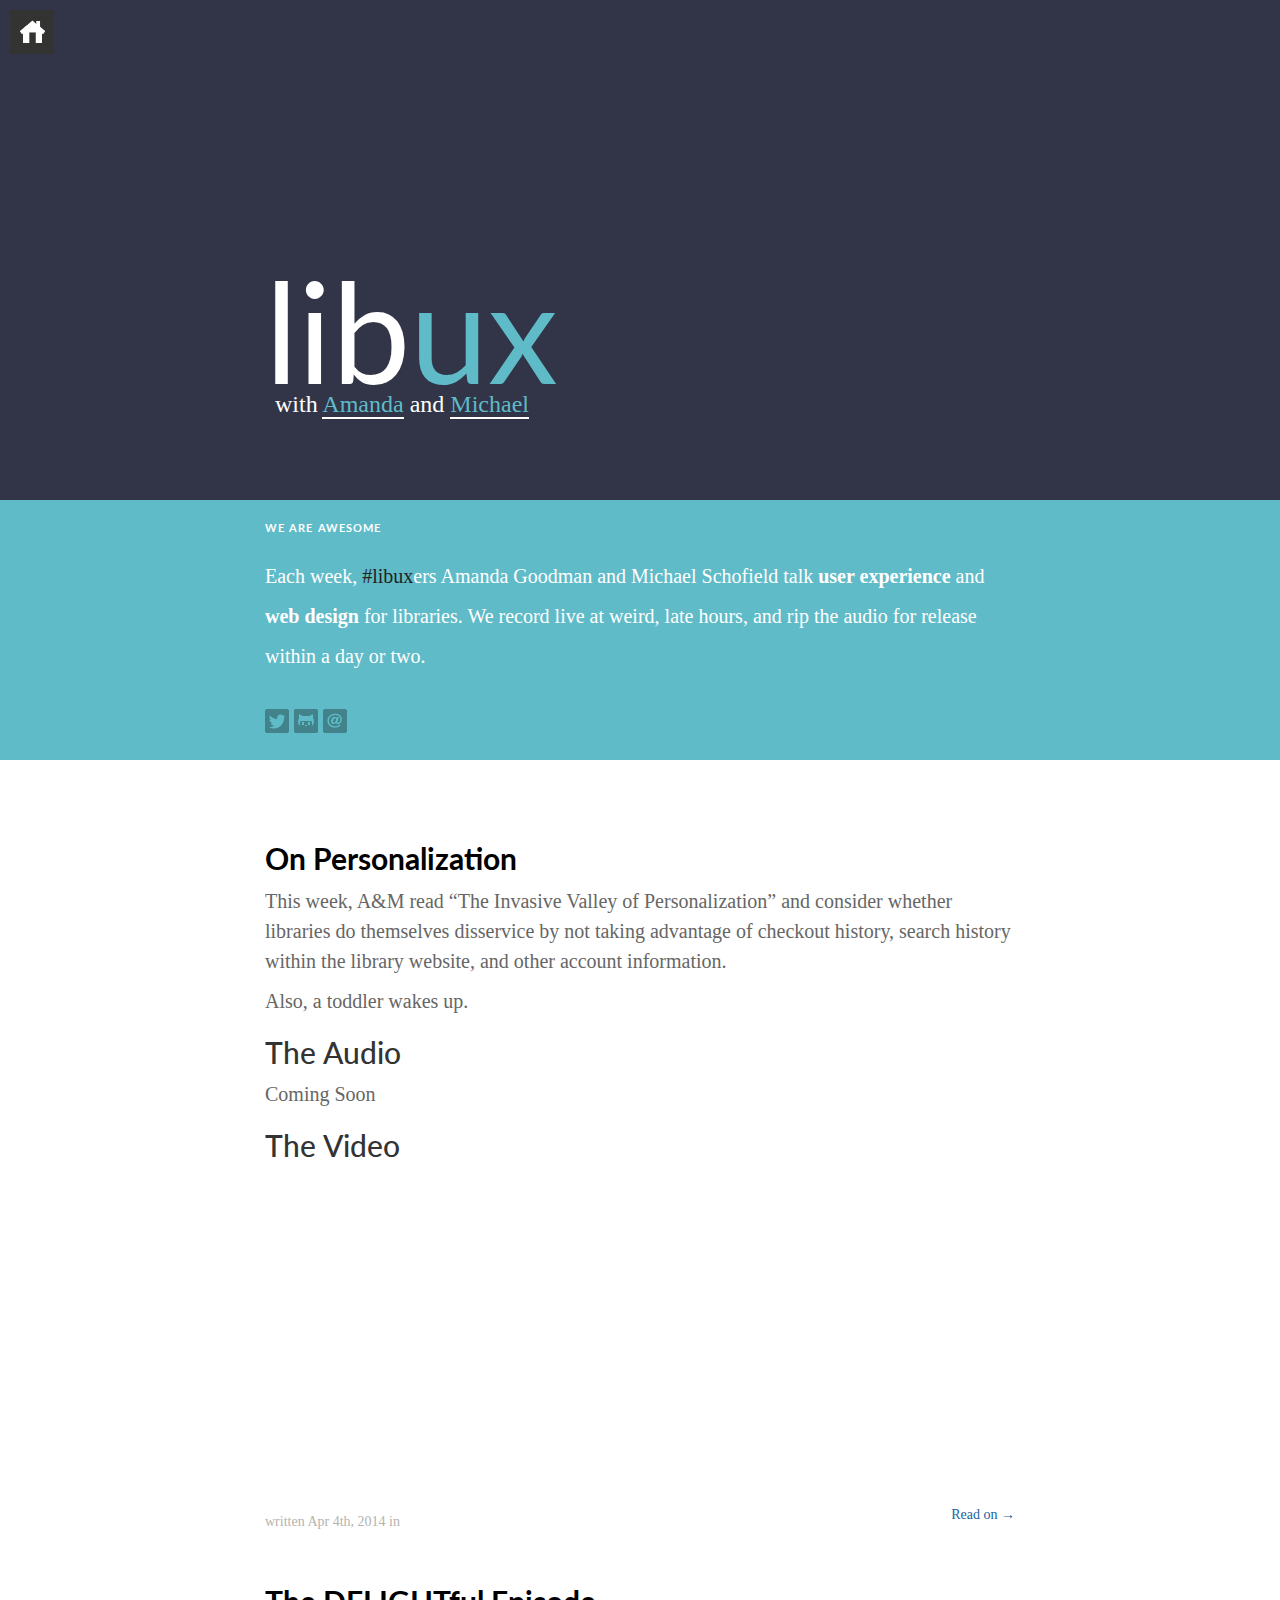
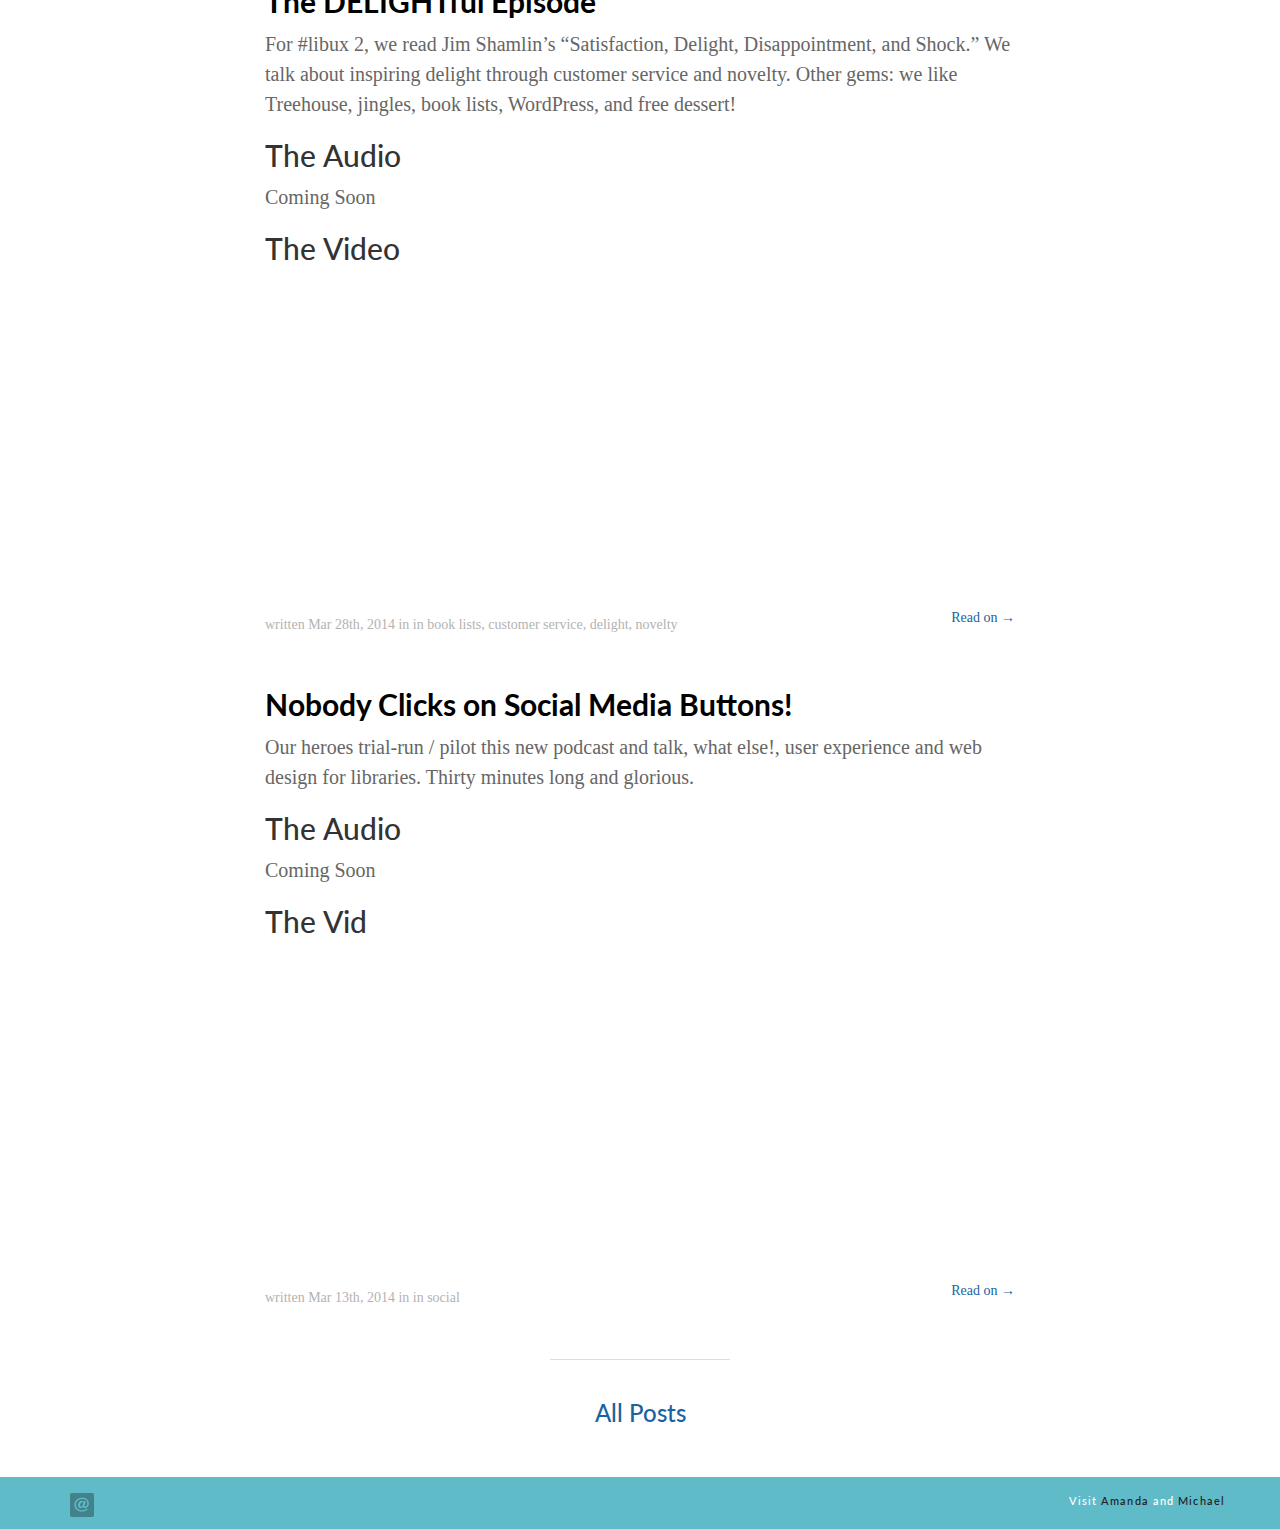
==== commit 84ee75fc: "Site updated at 2014-05-01 21:08:28 UTC" ====
--- a/index.html
+++ b/index.html
@@ -9,8 +9,8 @@
 <!--[if (gt IE 8)|(gt IEMobile 7)|!(IEMobile)|!(IE)]><!--><html class="no-js" lang="en"><!--<![endif]-->
 <head>
   <meta charset="utf-8">
-  <title>My Octopress Blog</title>
-  <meta name="author" content="Your Name">
+  <title>LibUX</title>
+  <meta name="author" content="Michael Schofield">
 
   
   <meta name="description" content="libux with Amanda and Michael We are awesome Each week, #libuxers Amanda Goodman and Michael Schofield talk user experience and web design for &hellip;">
@@ -25,7 +25,7 @@
   <link rel="canonical" href="http://libux.github.io">
   <link href="/favicon.png" rel="icon">
   <link href="/stylesheets/screen.css" media="screen, projection" rel="stylesheet" type="text/css">
-  <link href="/atom.xml" rel="alternate" title="My Octopress Blog" type="application/atom+xml">
+  <link href="/atom.xml" rel="alternate" title="LibUX" type="application/atom+xml">
   <script src="/javascripts/modernizr-2.0.js"></script>
   <script src="//ajax.googleapis.com/ajax/libs/jquery/1.9.1/jquery.min.js"></script>
   <script>!window.jQuery && document.write(unescape('%3Cscript src="./javascripts/libs/jquery.min.js"%3E%3C/script%3E'))</script>
--- a/stylesheets/screen.css
+++ b/stylesheets/screen.css
@@ -1 +1 @@
-html,body,div,span,applet,object,iframe,h1,h2,h3,h4,h5,h6,p,blockquote,pre,a,abbr,acronym,address,big,cite,code,del,dfn,em,img,ins,kbd,q,s,samp,small,strike,strong,sub,sup,tt,var,b,u,i,center,dl,dt,dd,ol,ul,li,fieldset,form,label,legend,table,caption,tbody,tfoot,thead,tr,th,td,article,aside,canvas,details,embed,figure,figcaption,footer,header,hgroup,menu,nav,output,ruby,section,summary,time,mark,audio,video{margin:0;padding:0;border:0;font:inherit;font-size:100%;vertical-align:baseline}html{line-height:1}ol,ul{list-style:none}table{border-collapse:collapse;border-spacing:0}caption,th,td{text-align:left;font-weight:normal;vertical-align:middle}q,blockquote{quotes:none}q:before,q:after,blockquote:before,blockquote:after{content:"";content:none}a img{border:none}article,aside,details,figcaption,figure,footer,header,hgroup,menu,nav,section,summary{display:block}.highlight,html .gist .gist-file .gist-syntax .gist-highlight{border:1px solid #05232b !important}.highlight table td.code,html .gist .gist-file .gist-syntax .gist-highlight table td.code{width:100%}.highlight .line-numbers,html .gist .gist-file .gist-syntax .gist-highlight .line-numbers{text-align:right;font-size:13px;line-height:1.45em;background:#073642 url('/images/noise.png?1397084013') top left !important;border-right:1px solid #00232c !important;-webkit-box-shadow:#083e4b -1px 0 inset;-moz-box-shadow:#083e4b -1px 0 inset;box-shadow:#083e4b -1px 0 inset;text-shadow:#021014 0 -1px;padding:.8em !important;-webkit-border-radius:0;-moz-border-radius:0;-ms-border-radius:0;-o-border-radius:0;border-radius:0}.highlight .line-numbers span,html .gist .gist-file .gist-syntax .gist-highlight .line-numbers span{color:#586e75 !important}figure.code,.gist-file,pre{-webkit-box-shadow:rgba(0,0,0,0.06) 0 0 10px;-moz-box-shadow:rgba(0,0,0,0.06) 0 0 10px;box-shadow:rgba(0,0,0,0.06) 0 0 10px}figure.code .highlight pre,.gist-file .highlight pre,pre .highlight pre{-webkit-box-shadow:none;-moz-box-shadow:none;box-shadow:none}html .gist .gist-file{margin-bottom:1.8em;position:relative;border:none;padding-top:26px !important}html .gist .gist-file .gist-syntax{border-bottom:0 !important;background:none !important}html .gist .gist-file .gist-syntax .gist-highlight{background:#002b36 !important}html .gist .gist-file .gist-meta{padding:.6em 0.8em;border:1px solid #083e4b !important;color:#586e75;font-size:.7em !important;background:#073642 url('/images/noise.png?1397084013') top left;line-height:1.5em}html .gist .gist-file .gist-meta a{color:#75878b !important;text-decoration:none}html .gist .gist-file .gist-meta a:hover{text-decoration:underline}html .gist .gist-file .gist-meta a:hover{color:#93a1a1 !important}html .gist .gist-file .gist-meta a[href*='#file']{position:absolute;top:0;left:0;right:-10px;color:#474747 !important}html .gist .gist-file .gist-meta a[href*='#file']:hover{color:#1863a1 !important}html .gist .gist-file .gist-meta a[href*=raw]{top:.4em}pre{background:#002b36 url('/images/noise.png?1397084013') top left;-webkit-border-radius:0.4em;-moz-border-radius:0.4em;-ms-border-radius:0.4em;-o-border-radius:0.4em;border-radius:0.4em;border:1px solid #05232b;line-height:1.45em;font-size:13px;margin-bottom:2.1em;padding:.8em 1em;color:#93a1a1;overflow:auto}h3.filename+pre{-moz-border-radius-topleft:0px;-webkit-border-top-left-radius:0px;border-top-left-radius:0px;-moz-border-radius-topright:0px;-webkit-border-top-right-radius:0px;border-top-right-radius:0px}p code,li code{display:inline-block;white-space:no-wrap;background:#fff;font-size:.8em;line-height:1.5em;color:#555;border:1px solid #ddd;-webkit-border-radius:0.4em;-moz-border-radius:0.4em;-ms-border-radius:0.4em;-o-border-radius:0.4em;border-radius:0.4em;padding:0 .3em;margin:-1px 0}p pre code,li pre code{font-size:1em !important;background:none;border:none}.pre-code,html .gist .gist-file .gist-syntax .gist-highlight pre,.highlight code{font-family:Menlo,Monaco,"Andale Mono","lucida console","Courier New",monospace !important;overflow:scroll;overflow-y:hidden;display:block;padding:.8em !important;overflow-x:auto;line-height:1.45em;background:#002b36 url('/images/noise.png?1397084013') top left !important;color:#93a1a1 !important}.pre-code *::-moz-selection,html .gist .gist-file .gist-syntax .gist-highlight pre *::-moz-selection,.highlight code *::-moz-selection{background:#386774;color:inherit;text-shadow:#002b36 0 1px}.pre-code *::-webkit-selection,html .gist .gist-file .gist-syntax .gist-highlight pre *::-webkit-selection,.highlight code *::-webkit-selection{background:#386774;color:inherit;text-shadow:#002b36 0 1px}.pre-code *::selection,html .gist .gist-file .gist-syntax .gist-highlight pre *::selection,.highlight code *::selection{background:#386774;color:inherit;text-shadow:#002b36 0 1px}.pre-code span,html .gist .gist-file .gist-syntax .gist-highlight pre span,.highlight code span{color:#93a1a1 !important}.pre-code span,html .gist .gist-file .gist-syntax .gist-highlight pre span,.highlight code span{font-style:normal !important;font-weight:normal !important}.pre-code .c,html .gist .gist-file .gist-syntax .gist-highlight pre .c,.highlight code .c{color:#586e75 !important;font-style:italic !important}.pre-code .cm,html .gist .gist-file .gist-syntax .gist-highlight pre .cm,.highlight code .cm{color:#586e75 !important;font-style:italic !important}.pre-code .cp,html .gist .gist-file .gist-syntax .gist-highlight pre .cp,.highlight code .cp{color:#586e75 !important;font-style:italic !important}.pre-code .c1,html .gist .gist-file .gist-syntax .gist-highlight pre .c1,.highlight code .c1{color:#586e75 !important;font-style:italic !important}.pre-code .cs,html .gist .gist-file .gist-syntax .gist-highlight pre .cs,.highlight code .cs{color:#586e75 !important;font-weight:bold !important;font-style:italic !important}.pre-code .err,html .gist .gist-file .gist-syntax .gist-highlight pre .err,.highlight code .err{color:#dc322f !important;background:none !important}.pre-code .k,html .gist .gist-file .gist-syntax .gist-highlight pre .k,.highlight code .k{color:#cb4b16 !important}.pre-code .o,html .gist .gist-file .gist-syntax .gist-highlight pre .o,.highlight code .o{color:#93a1a1 !important;font-weight:bold !important}.pre-code .p,html .gist .gist-file .gist-syntax .gist-highlight pre .p,.highlight code .p{color:#93a1a1 !important}.pre-code .ow,html .gist .gist-file .gist-syntax .gist-highlight pre .ow,.highlight code .ow{color:#2aa198 !important;font-weight:bold !important}.pre-code .gd,html .gist .gist-file .gist-syntax .gist-highlight pre .gd,.highlight code .gd{color:#93a1a1 !important;background-color:#372c34 !important;display:inline-block}.pre-code .gd .x,html .gist .gist-file .gist-syntax .gist-highlight pre .gd .x,.highlight code .gd .x{color:#93a1a1 !important;background-color:#4d2d33 !important;display:inline-block}.pre-code .ge,html .gist .gist-file .gist-syntax .gist-highlight pre .ge,.highlight code .ge{color:#93a1a1 !important;font-style:italic !important}.pre-code .gh,html .gist .gist-file .gist-syntax .gist-highlight pre .gh,.highlight code .gh{color:#586e75 !important}.pre-code .gi,html .gist .gist-file .gist-syntax .gist-highlight pre .gi,.highlight code .gi{color:#93a1a1 !important;background-color:#1a412b !important;display:inline-block}.pre-code .gi .x,html .gist .gist-file .gist-syntax .gist-highlight pre .gi .x,.highlight code .gi .x{color:#93a1a1 !important;background-color:#355720 !important;display:inline-block}.pre-code .gs,html .gist .gist-file .gist-syntax .gist-highlight pre .gs,.highlight code .gs{color:#93a1a1 !important;font-weight:bold !important}.pre-code .gu,html .gist .gist-file .gist-syntax .gist-highlight pre .gu,.highlight code .gu{color:#6c71c4 !important}.pre-code .kc,html .gist .gist-file .gist-syntax .gist-highlight pre .kc,.highlight code .kc{color:#859900 !important;font-weight:bold !important}.pre-code .kd,html .gist .gist-file .gist-syntax .gist-highlight pre .kd,.highlight code .kd{color:#268bd2 !important}.pre-code .kp,html .gist .gist-file .gist-syntax .gist-highlight pre .kp,.highlight code .kp{color:#cb4b16 !important;font-weight:bold !important}.pre-code .kr,html .gist .gist-file .gist-syntax .gist-highlight pre .kr,.highlight code .kr{color:#d33682 !important;font-weight:bold !important}.pre-code .kt,html .gist .gist-file .gist-syntax .gist-highlight pre .kt,.highlight code .kt{color:#2aa198 !important}.pre-code .n,html .gist .gist-file .gist-syntax .gist-highlight pre .n,.highlight code .n{color:#268bd2 !important}.pre-code .na,html .gist .gist-file .gist-syntax .gist-highlight pre .na,.highlight code .na{color:#268bd2 !important}.pre-code .nb,html .gist .gist-file .gist-syntax .gist-highlight pre .nb,.highlight code .nb{color:#859900 !important}.pre-code .nc,html .gist .gist-file .gist-syntax .gist-highlight pre .nc,.highlight code .nc{color:#d33682 !important}.pre-code .no,html .gist .gist-file .gist-syntax .gist-highlight pre .no,.highlight code .no{color:#b58900 !important}.pre-code .nl,html .gist .gist-file .gist-syntax .gist-highlight pre .nl,.highlight code .nl{color:#859900 !important}.pre-code .ne,html .gist .gist-file .gist-syntax .gist-highlight pre .ne,.highlight code .ne{color:#268bd2 !important;font-weight:bold !important}.pre-code .nf,html .gist .gist-file .gist-syntax .gist-highlight pre .nf,.highlight code .nf{color:#268bd2 !important;font-weight:bold !important}.pre-code .nn,html .gist .gist-file .gist-syntax .gist-highlight pre .nn,.highlight code .nn{color:#b58900 !important}.pre-code .nt,html .gist .gist-file .gist-syntax .gist-highlight pre .nt,.highlight code .nt{color:#268bd2 !important;font-weight:bold !important}.pre-code .nx,html .gist .gist-file .gist-syntax .gist-highlight pre .nx,.highlight code .nx{color:#b58900 !important}.pre-code .vg,html .gist .gist-file .gist-syntax .gist-highlight pre .vg,.highlight code .vg{color:#268bd2 !important}.pre-code .vi,html .gist .gist-file .gist-syntax .gist-highlight pre .vi,.highlight code .vi{color:#268bd2 !important}.pre-code .nv,html .gist .gist-file .gist-syntax .gist-highlight pre .nv,.highlight code .nv{color:#268bd2 !important}.pre-code .mf,html .gist .gist-file .gist-syntax .gist-highlight pre .mf,.highlight code .mf{color:#2aa198 !important}.pre-code .m,html .gist .gist-file .gist-syntax .gist-highlight pre .m,.highlight code .m{color:#2aa198 !important}.pre-code .mh,html .gist .gist-file .gist-syntax .gist-highlight pre .mh,.highlight code .mh{color:#2aa198 !important}.pre-code .mi,html .gist .gist-file .gist-syntax .gist-highlight pre .mi,.highlight code .mi{color:#2aa198 !important}.pre-code .s,html .gist .gist-file .gist-syntax .gist-highlight pre .s,.highlight code .s{color:#2aa198 !important}.pre-code .sd,html .gist .gist-file .gist-syntax .gist-highlight pre .sd,.highlight code .sd{color:#2aa198 !important}.pre-code .s2,html .gist .gist-file .gist-syntax .gist-highlight pre .s2,.highlight code .s2{color:#2aa198 !important}.pre-code .se,html .gist .gist-file .gist-syntax .gist-highlight pre .se,.highlight code .se{color:#dc322f !important}.pre-code .si,html .gist .gist-file .gist-syntax .gist-highlight pre .si,.highlight code .si{color:#268bd2 !important}.pre-code .sr,html .gist .gist-file .gist-syntax .gist-highlight pre .sr,.highlight code .sr{color:#2aa198 !important}.pre-code .s1,html .gist .gist-file .gist-syntax .gist-highlight pre .s1,.highlight code .s1{color:#2aa198 !important}.pre-code div .gd,html .gist .gist-file .gist-syntax .gist-highlight pre div .gd,.highlight code div .gd,.pre-code div .gd .x,html .gist .gist-file .gist-syntax .gist-highlight pre div .gd .x,.highlight code div .gd .x,.pre-code div .gi,html .gist .gist-file .gist-syntax .gist-highlight pre div .gi,.highlight code div .gi,.pre-code div .gi .x,html .gist .gist-file .gist-syntax .gist-highlight pre div .gi .x,.highlight code div .gi .x{display:inline-block;width:100%}.highlight,.gist-highlight{margin-bottom:1.8em;background:#002b36;overflow-y:hidden;overflow-x:auto}.highlight pre,.gist-highlight pre{background:none;-webkit-border-radius:none;-moz-border-radius:none;-ms-border-radius:none;-o-border-radius:none;border-radius:none;border:none;padding:0;margin-bottom:0}pre::-webkit-scrollbar,.highlight::-webkit-scrollbar,.gist-highlight::-webkit-scrollbar{height:.5em;background:rgba(255,255,255,0.15)}pre::-webkit-scrollbar-thumb:horizontal,.highlight::-webkit-scrollbar-thumb:horizontal,.gist-highlight::-webkit-scrollbar-thumb:horizontal{background:rgba(255,255,255,0.2);-webkit-border-radius:4px;border-radius:4px}.highlight code{background:#000}figure.code{background:none;padding:0;border:0;margin-bottom:1.5em}figure.code pre{margin-bottom:0}figure.code figcaption{position:relative}figure.code .highlight{margin-bottom:0}.code-title,html .gist .gist-file .gist-meta a[href*='#file'],h3.filename,figure.code figcaption{text-align:center;font-size:13px;line-height:2em;text-shadow:#cbcccc 0 1px 0;color:#474747;font-weight:normal;margin-bottom:0;-moz-border-radius-topleft:5px;-webkit-border-top-left-radius:5px;border-top-left-radius:5px;-moz-border-radius-topright:5px;-webkit-border-top-right-radius:5px;border-top-right-radius:5px;font-family:"Helvetica Neue", Arial, "Lucida Grande", "Lucida Sans Unicode", Lucida, sans-serif;background:#aaa url('/images/code_bg.png?1397084703') top repeat-x;border:1px solid #565656;border-top-color:#cbcbcb;border-left-color:#a5a5a5;border-right-color:#a5a5a5;border-bottom:0}.download-source,html .gist .gist-file .gist-meta a[href*=raw],figure.code figcaption a{position:absolute;right:.8em;text-decoration:none;color:#666 !important;z-index:1;font-size:13px;text-shadow:#cbcccc 0 1px 0;padding-left:3em}.download-source:hover,html .gist .gist-file .gist-meta a[href*=raw]:hover,figure.code figcaption a:hover{text-decoration:underline}/* normalize.css v3.0.0 | MIT License | git.io/normalize */html{font-family:sans-serif;-ms-text-size-adjust:100%;-webkit-text-size-adjust:100%}body{margin:0}article,aside,details,figcaption,figure,footer,header,hgroup,main,nav,section,summary{display:block}audio,canvas,progress,video{display:inline-block;vertical-align:baseline}audio:not([controls]){display:none;height:0}[hidden],template{display:none}a{background:transparent}a:active,a:hover{outline:0}abbr[title]{border-bottom:1px dotted}b,strong{font-weight:bold}dfn{font-style:italic}h1{font-size:2em;margin:0.67em 0}mark{background:#ff0;color:#000}small{font-size:80%}sub,sup{font-size:75%;line-height:0;position:relative;vertical-align:baseline}sup{top:-0.5em}sub{bottom:-0.25em}img{border:0}svg:not(:root){overflow:hidden}figure{margin:1em 40px}hr{-moz-box-sizing:content-box;box-sizing:content-box;height:0}pre{overflow:auto}code,kbd,pre,samp{font-family:monospace, monospace;font-size:1em}button,input,optgroup,select,textarea{color:inherit;font:inherit;margin:0}button{overflow:visible}button,select{text-transform:none}button,html input[type="button"],input[type="reset"],input[type="submit"]{-webkit-appearance:button;cursor:pointer}button[disabled],html input[disabled]{cursor:default}button::-moz-focus-inner,input::-moz-focus-inner{border:0;padding:0}input{line-height:normal}input[type="checkbox"],input[type="radio"]{box-sizing:border-box;padding:0}input[type="number"]::-webkit-inner-spin-button,input[type="number"]::-webkit-outer-spin-button{height:auto}input[type="search"]{-webkit-appearance:textfield;-moz-box-sizing:content-box;-webkit-box-sizing:content-box;box-sizing:content-box}input[type="search"]::-webkit-search-cancel-button,input[type="search"]::-webkit-search-decoration{-webkit-appearance:none}fieldset{border:1px solid #c0c0c0;margin:0 2px;padding:0.35em 0.625em 0.75em}legend{border:0;padding:0}textarea{overflow:auto}optgroup{font-weight:bold}table{border-collapse:collapse;border-spacing:0}td,th{padding:0}@media print{*{text-shadow:none !important;color:#000 !important;background:transparent !important;box-shadow:none !important}a,a:visited{text-decoration:underline}a[href]:after{content:" (" attr(href) ")"}abbr[title]:after{content:" (" attr(title) ")"}a[href^="javascript:"]:after,a[href^="#"]:after{content:""}pre,blockquote{border:1px solid #999;page-break-inside:avoid}thead{display:table-header-group}tr,img{page-break-inside:avoid}img{max-width:100% !important}p,h2,h3{orphans:3;widows:3}h2,h3{page-break-after:avoid}select{background:#fff !important}.navbar{display:none}.table td,.table th{background-color:#fff !important}.btn>.caret,.dropup>.btn>.caret{border-top-color:#000 !important}.label{border:1px solid #000}.table{border-collapse:collapse !important}.table-bordered th,.table-bordered td{border:1px solid #ddd !important}}*{-webkit-box-sizing:border-box;-moz-box-sizing:border-box;box-sizing:border-box}*:before,*:after{-webkit-box-sizing:border-box;-moz-box-sizing:border-box;box-sizing:border-box}html{font-size:62.5%;-webkit-tap-highlight-color:rgba(0,0,0,0)}body{font-family:"Helvetica Neue",Helvetica,Arial,sans-serif;font-size:14px;line-height:1.42857;color:#333;background-color:#fff}input,button,select,textarea{font-family:inherit;font-size:inherit;line-height:inherit}a{color:#1863a1;text-decoration:none}a:hover,a:focus{color:#0e3a5f;text-decoration:underline}a:focus{outline:thin dotted;outline:5px auto -webkit-focus-ring-color;outline-offset:-2px}figure{margin:0}img{vertical-align:middle}.img-responsive{display:block;max-width:100%;height:auto}.img-rounded{border-radius:6px}.img-thumbnail{padding:4px;line-height:1.42857;background-color:#fff;border:1px solid #ddd;border-radius:4px;-webkit-transition:all 0.2s ease-in-out;transition:all 0.2s ease-in-out;display:inline-block;max-width:100%;height:auto}.img-circle{border-radius:50%}hr{margin-top:20px;margin-bottom:20px;border:0;border-top:1px solid #eee}.sr-only{position:absolute;width:1px;height:1px;margin:-1px;padding:0;overflow:hidden;clip:rect(0, 0, 0, 0);border:0}h1,h2,h3,h4,h5,h6,.h1,.h2,.h3,.h4,.h5,.h6{font-family:inherit;font-weight:500;line-height:1.1;color:inherit}h1 small,h1 .small,h2 small,h2 .small,h3 small,h3 .small,h4 small,h4 .small,h5 small,h5 .small,h6 small,h6 .small,.h1 small,.h1 .small,.h2 small,.h2 .small,.h3 small,.h3 .small,.h4 small,.h4 .small,.h5 small,.h5 .small,.h6 small,.h6 .small{font-weight:normal;line-height:1;color:#999}h1,.h1,h2,.h2,h3,.h3{margin-top:20px;margin-bottom:10px}h1 small,h1 .small,.h1 small,.h1 .small,h2 small,h2 .small,.h2 small,.h2 .small,h3 small,h3 .small,.h3 small,.h3 .small{font-size:65%}h4,.h4,h5,.h5,h6,.h6{margin-top:10px;margin-bottom:10px}h4 small,h4 .small,.h4 small,.h4 .small,h5 small,h5 .small,.h5 small,.h5 .small,h6 small,h6 .small,.h6 small,.h6 .small{font-size:75%}h1,.h1{font-size:36px}h2,.h2{font-size:30px}h3,.h3{font-size:24px}h4,.h4{font-size:18px}h5,.h5{font-size:14px}h6,.h6{font-size:12px}p{margin:0 0 10px}.lead{margin-bottom:20px;font-size:16px;font-weight:200;line-height:1.4}@media (min-width: 768px){.lead{font-size:21px}}small,.small{font-size:85%}cite{font-style:normal}.text-left{text-align:left}.text-right{text-align:right}.text-center{text-align:center}.text-justify{text-align:justify}.text-muted{color:#999}.text-primary{color:#428bca}a.text-primary:hover{color:#3071a9}.text-success{color:#3c763d}a.text-success:hover{color:#2b542c}.text-info{color:#31708f}a.text-info:hover{color:#245269}.text-warning{color:#8a6d3b}a.text-warning:hover{color:#66512c}.text-danger{color:#a94442}a.text-danger:hover{color:#843534}.bg-primary{color:#fff}.bg-primary{background-color:#428bca}a.bg-primary:hover{background-color:#3071a9}.bg-success{background-color:#dff0d8}a.bg-success:hover{background-color:#c1e2b3}.bg-info{background-color:#d9edf7}a.bg-info:hover{background-color:#afd9ee}.bg-warning{background-color:#fcf8e3}a.bg-warning:hover{background-color:#f7ecb5}.bg-danger{background-color:#f2dede}a.bg-danger:hover{background-color:#e4b9b9}.page-header{padding-bottom:9px;margin:40px 0 20px;border-bottom:1px solid #eee}ul,ol{margin-top:0;margin-bottom:10px}ul ul,ul ol,ol ul,ol ol{margin-bottom:0}.list-unstyled,.list-inline{padding-left:0;list-style:none}.list-inline{margin-left:-5px}.list-inline>li{display:inline-block;padding-left:5px;padding-right:5px}dl{margin-top:0;margin-bottom:20px}dt,dd{line-height:1.42857}dt{font-weight:bold}dd{margin-left:0}@media (min-width: 768px){.dl-horizontal dt{float:left;width:160px;clear:left;text-align:right;overflow:hidden;text-overflow:ellipsis;white-space:nowrap}.dl-horizontal dd{margin-left:180px}.dl-horizontal dd:before,.dl-horizontal dd:after{content:" ";display:table}.dl-horizontal dd:after{clear:both}}abbr[title],abbr[data-original-title]{cursor:help;border-bottom:1px dotted #999}.initialism{font-size:90%;text-transform:uppercase}blockquote{padding:10px 20px;margin:0 0 20px;font-size:17.5px;border-left:5px solid #eee}blockquote p:last-child,blockquote ul:last-child,blockquote ol:last-child{margin-bottom:0}blockquote footer,blockquote small,blockquote .small{display:block;font-size:80%;line-height:1.42857;color:#999}blockquote footer:before,blockquote small:before,blockquote .small:before{content:'\2014 \00A0'}.blockquote-reverse,blockquote.pull-right{padding-right:15px;padding-left:0;border-right:5px solid #eee;border-left:0;text-align:right}.blockquote-reverse footer:before,.blockquote-reverse small:before,.blockquote-reverse .small:before,blockquote.pull-right footer:before,blockquote.pull-right small:before,blockquote.pull-right .small:before{content:''}.blockquote-reverse footer:after,.blockquote-reverse small:after,.blockquote-reverse .small:after,blockquote.pull-right footer:after,blockquote.pull-right small:after,blockquote.pull-right .small:after{content:'\00A0 \2014'}blockquote:before,blockquote:after{content:""}address{margin-bottom:20px;font-style:normal;line-height:1.42857}code,kbd,pre,samp{font-family:Menlo,Monaco,Consolas,"Courier New",monospace}code{padding:2px 4px;font-size:90%;color:#c7254e;background-color:#f9f2f4;white-space:nowrap;border-radius:4px}kbd{padding:2px 4px;font-size:90%;color:#fff;background-color:#333;border-radius:3px;box-shadow:inset 0 -1px 0 rgba(0,0,0,0.25)}pre{display:block;padding:9.5px;margin:0 0 10px;font-size:13px;line-height:1.42857;word-break:break-all;word-wrap:break-word;color:#93a1a1;background-color:#002b36;border:1px solid #ccc;border-radius:4px}pre code{padding:0;font-size:inherit;color:inherit;white-space:pre-wrap;background-color:transparent;border-radius:0}.pre-scrollable{max-height:340px;overflow-y:scroll}.container{margin-right:auto;margin-left:auto;padding-left:15px;padding-right:15px}.container:before,.container:after{content:" ";display:table}.container:after{clear:both}@media (min-width: 768px){.container{width:750px}}@media (min-width: 992px){.container{width:970px}}@media (min-width: 1200px){.container{width:1170px}}.container-fluid{margin-right:auto;margin-left:auto;padding-left:15px;padding-right:15px}.container-fluid:before,.container-fluid:after{content:" ";display:table}.container-fluid:after{clear:both}.row{margin-left:-15px;margin-right:-15px}.row:before,.row:after{content:" ";display:table}.row:after{clear:both}.col-xs-1,.col-sm-1,.col-md-1,.col-lg-1,.col-xs-2,.col-sm-2,.col-md-2,.col-lg-2,.col-xs-3,.col-sm-3,.col-md-3,.col-lg-3,.col-xs-4,.col-sm-4,.col-md-4,.col-lg-4,.col-xs-5,.col-sm-5,.col-md-5,.col-lg-5,.col-xs-6,.col-sm-6,.col-md-6,.col-lg-6,.col-xs-7,.col-sm-7,.col-md-7,.col-lg-7,.col-xs-8,.col-sm-8,.col-md-8,.col-lg-8,.col-xs-9,.col-sm-9,.col-md-9,.col-lg-9,.col-xs-10,.col-sm-10,.col-md-10,.col-lg-10,.col-xs-11,.col-sm-11,.col-md-11,.col-lg-11,.col-xs-12,.col-sm-12,.col-md-12,.col-lg-12{position:relative;min-height:1px;padding-left:15px;padding-right:15px}.col-xs-1,.col-xs-2,.col-xs-3,.col-xs-4,.col-xs-5,.col-xs-6,.col-xs-7,.col-xs-8,.col-xs-9,.col-xs-10,.col-xs-11,.col-xs-12{float:left}.col-xs-1{width:8.33333%}.col-xs-2{width:16.66667%}.col-xs-3{width:25%}.col-xs-4{width:33.33333%}.col-xs-5{width:41.66667%}.col-xs-6{width:50%}.col-xs-7{width:58.33333%}.col-xs-8{width:66.66667%}.col-xs-9{width:75%}.col-xs-10{width:83.33333%}.col-xs-11{width:91.66667%}.col-xs-12{width:100%}.col-xs-pull-0{right:0%}.col-xs-pull-1{right:8.33333%}.col-xs-pull-2{right:16.66667%}.col-xs-pull-3{right:25%}.col-xs-pull-4{right:33.33333%}.col-xs-pull-5{right:41.66667%}.col-xs-pull-6{right:50%}.col-xs-pull-7{right:58.33333%}.col-xs-pull-8{right:66.66667%}.col-xs-pull-9{right:75%}.col-xs-pull-10{right:83.33333%}.col-xs-pull-11{right:91.66667%}.col-xs-pull-12{right:100%}.col-xs-push-0{left:0%}.col-xs-push-1{left:8.33333%}.col-xs-push-2{left:16.66667%}.col-xs-push-3{left:25%}.col-xs-push-4{left:33.33333%}.col-xs-push-5{left:41.66667%}.col-xs-push-6{left:50%}.col-xs-push-7{left:58.33333%}.col-xs-push-8{left:66.66667%}.col-xs-push-9{left:75%}.col-xs-push-10{left:83.33333%}.col-xs-push-11{left:91.66667%}.col-xs-push-12{left:100%}.col-xs-offset-0{margin-left:0%}.col-xs-offset-1{margin-left:8.33333%}.col-xs-offset-2{margin-left:16.66667%}.col-xs-offset-3{margin-left:25%}.col-xs-offset-4{margin-left:33.33333%}.col-xs-offset-5{margin-left:41.66667%}.col-xs-offset-6{margin-left:50%}.col-xs-offset-7{margin-left:58.33333%}.col-xs-offset-8{margin-left:66.66667%}.col-xs-offset-9{margin-left:75%}.col-xs-offset-10{margin-left:83.33333%}.col-xs-offset-11{margin-left:91.66667%}.col-xs-offset-12{margin-left:100%}@media (min-width: 768px){.col-sm-1,.col-sm-2,.col-sm-3,.col-sm-4,.col-sm-5,.col-sm-6,.col-sm-7,.col-sm-8,.col-sm-9,.col-sm-10,.col-sm-11,.col-sm-12{float:left}.col-sm-1{width:8.33333%}.col-sm-2{width:16.66667%}.col-sm-3{width:25%}.col-sm-4{width:33.33333%}.col-sm-5{width:41.66667%}.col-sm-6{width:50%}.col-sm-7{width:58.33333%}.col-sm-8{width:66.66667%}.col-sm-9{width:75%}.col-sm-10{width:83.33333%}.col-sm-11{width:91.66667%}.col-sm-12{width:100%}.col-sm-pull-0{right:0%}.col-sm-pull-1{right:8.33333%}.col-sm-pull-2{right:16.66667%}.col-sm-pull-3{right:25%}.col-sm-pull-4{right:33.33333%}.col-sm-pull-5{right:41.66667%}.col-sm-pull-6{right:50%}.col-sm-pull-7{right:58.33333%}.col-sm-pull-8{right:66.66667%}.col-sm-pull-9{right:75%}.col-sm-pull-10{right:83.33333%}.col-sm-pull-11{right:91.66667%}.col-sm-pull-12{right:100%}.col-sm-push-0{left:0%}.col-sm-push-1{left:8.33333%}.col-sm-push-2{left:16.66667%}.col-sm-push-3{left:25%}.col-sm-push-4{left:33.33333%}.col-sm-push-5{left:41.66667%}.col-sm-push-6{left:50%}.col-sm-push-7{left:58.33333%}.col-sm-push-8{left:66.66667%}.col-sm-push-9{left:75%}.col-sm-push-10{left:83.33333%}.col-sm-push-11{left:91.66667%}.col-sm-push-12{left:100%}.col-sm-offset-0{margin-left:0%}.col-sm-offset-1{margin-left:8.33333%}.col-sm-offset-2{margin-left:16.66667%}.col-sm-offset-3{margin-left:25%}.col-sm-offset-4{margin-left:33.33333%}.col-sm-offset-5{margin-left:41.66667%}.col-sm-offset-6{margin-left:50%}.col-sm-offset-7{margin-left:58.33333%}.col-sm-offset-8{margin-left:66.66667%}.col-sm-offset-9{margin-left:75%}.col-sm-offset-10{margin-left:83.33333%}.col-sm-offset-11{margin-left:91.66667%}.col-sm-offset-12{margin-left:100%}}@media (min-width: 992px){.col-md-1,.col-md-2,.col-md-3,.col-md-4,.col-md-5,.col-md-6,.col-md-7,.col-md-8,.col-md-9,.col-md-10,.col-md-11,.col-md-12{float:left}.col-md-1{width:8.33333%}.col-md-2{width:16.66667%}.col-md-3{width:25%}.col-md-4{width:33.33333%}.col-md-5{width:41.66667%}.col-md-6{width:50%}.col-md-7{width:58.33333%}.col-md-8{width:66.66667%}.col-md-9{width:75%}.col-md-10{width:83.33333%}.col-md-11{width:91.66667%}.col-md-12{width:100%}.col-md-pull-0{right:0%}.col-md-pull-1{right:8.33333%}.col-md-pull-2{right:16.66667%}.col-md-pull-3{right:25%}.col-md-pull-4{right:33.33333%}.col-md-pull-5{right:41.66667%}.col-md-pull-6{right:50%}.col-md-pull-7{right:58.33333%}.col-md-pull-8{right:66.66667%}.col-md-pull-9{right:75%}.col-md-pull-10{right:83.33333%}.col-md-pull-11{right:91.66667%}.col-md-pull-12{right:100%}.col-md-push-0{left:0%}.col-md-push-1{left:8.33333%}.col-md-push-2{left:16.66667%}.col-md-push-3{left:25%}.col-md-push-4{left:33.33333%}.col-md-push-5{left:41.66667%}.col-md-push-6{left:50%}.col-md-push-7{left:58.33333%}.col-md-push-8{left:66.66667%}.col-md-push-9{left:75%}.col-md-push-10{left:83.33333%}.col-md-push-11{left:91.66667%}.col-md-push-12{left:100%}.col-md-offset-0{margin-left:0%}.col-md-offset-1{margin-left:8.33333%}.col-md-offset-2{margin-left:16.66667%}.col-md-offset-3{margin-left:25%}.col-md-offset-4{margin-left:33.33333%}.col-md-offset-5{margin-left:41.66667%}.col-md-offset-6{margin-left:50%}.col-md-offset-7{margin-left:58.33333%}.col-md-offset-8{margin-left:66.66667%}.col-md-offset-9{margin-left:75%}.col-md-offset-10{margin-left:83.33333%}.col-md-offset-11{margin-left:91.66667%}.col-md-offset-12{margin-left:100%}}@media (min-width: 1200px){.col-lg-1,.col-lg-2,.col-lg-3,.col-lg-4,.col-lg-5,.col-lg-6,.col-lg-7,.col-lg-8,.col-lg-9,.col-lg-10,.col-lg-11,.col-lg-12{float:left}.col-lg-1{width:8.33333%}.col-lg-2{width:16.66667%}.col-lg-3{width:25%}.col-lg-4{width:33.33333%}.col-lg-5{width:41.66667%}.col-lg-6{width:50%}.col-lg-7{width:58.33333%}.col-lg-8{width:66.66667%}.col-lg-9{width:75%}.col-lg-10{width:83.33333%}.col-lg-11{width:91.66667%}.col-lg-12{width:100%}.col-lg-pull-0{right:0%}.col-lg-pull-1{right:8.33333%}.col-lg-pull-2{right:16.66667%}.col-lg-pull-3{right:25%}.col-lg-pull-4{right:33.33333%}.col-lg-pull-5{right:41.66667%}.col-lg-pull-6{right:50%}.col-lg-pull-7{right:58.33333%}.col-lg-pull-8{right:66.66667%}.col-lg-pull-9{right:75%}.col-lg-pull-10{right:83.33333%}.col-lg-pull-11{right:91.66667%}.col-lg-pull-12{right:100%}.col-lg-push-0{left:0%}.col-lg-push-1{left:8.33333%}.col-lg-push-2{left:16.66667%}.col-lg-push-3{left:25%}.col-lg-push-4{left:33.33333%}.col-lg-push-5{left:41.66667%}.col-lg-push-6{left:50%}.col-lg-push-7{left:58.33333%}.col-lg-push-8{left:66.66667%}.col-lg-push-9{left:75%}.col-lg-push-10{left:83.33333%}.col-lg-push-11{left:91.66667%}.col-lg-push-12{left:100%}.col-lg-offset-0{margin-left:0%}.col-lg-offset-1{margin-left:8.33333%}.col-lg-offset-2{margin-left:16.66667%}.col-lg-offset-3{margin-left:25%}.col-lg-offset-4{margin-left:33.33333%}.col-lg-offset-5{margin-left:41.66667%}.col-lg-offset-6{margin-left:50%}.col-lg-offset-7{margin-left:58.33333%}.col-lg-offset-8{margin-left:66.66667%}.col-lg-offset-9{margin-left:75%}.col-lg-offset-10{margin-left:83.33333%}.col-lg-offset-11{margin-left:91.66667%}.col-lg-offset-12{margin-left:100%}}table{max-width:100%;background-color:transparent}th{text-align:left}.table{width:100%;margin-bottom:20px}.table>thead>tr>th,.table>thead>tr>td,.table>tbody>tr>th,.table>tbody>tr>td,.table>tfoot>tr>th,.table>tfoot>tr>td{padding:8px;line-height:1.42857;vertical-align:top;border-top:1px solid #ddd}.table>thead>tr>th{vertical-align:bottom;border-bottom:2px solid #ddd}.table>caption+thead>tr:first-child>th,.table>caption+thead>tr:first-child>td,.table>colgroup+thead>tr:first-child>th,.table>colgroup+thead>tr:first-child>td,.table>thead:first-child>tr:first-child>th,.table>thead:first-child>tr:first-child>td{border-top:0}.table>tbody+tbody{border-top:2px solid #ddd}.table .table{background-color:#fff}.table-condensed>thead>tr>th,.table-condensed>thead>tr>td,.table-condensed>tbody>tr>th,.table-condensed>tbody>tr>td,.table-condensed>tfoot>tr>th,.table-condensed>tfoot>tr>td{padding:5px}.table-bordered{border:1px solid #ddd}.table-bordered>thead>tr>th,.table-bordered>thead>tr>td,.table-bordered>tbody>tr>th,.table-bordered>tbody>tr>td,.table-bordered>tfoot>tr>th,.table-bordered>tfoot>tr>td{border:1px solid #ddd}.table-bordered>thead>tr>th,.table-bordered>thead>tr>td{border-bottom-width:2px}.table-striped>tbody>tr:nth-child(odd)>td,.table-striped>tbody>tr:nth-child(odd)>th{background-color:#f9f9f9}.table-hover>tbody>tr:hover>td,.table-hover>tbody>tr:hover>th{background-color:#f5f5f5}table col[class*="col-"]{position:static;float:none;display:table-column}table td[class*="col-"],table th[class*="col-"]{position:static;float:none;display:table-cell}.table>thead>tr>td.active,.table>thead>tr>th.active,.table>thead>tr.active>td,.table>thead>tr.active>th,.table>tbody>tr>td.active,.table>tbody>tr>th.active,.table>tbody>tr.active>td,.table>tbody>tr.active>th,.table>tfoot>tr>td.active,.table>tfoot>tr>th.active,.table>tfoot>tr.active>td,.table>tfoot>tr.active>th{background-color:#f5f5f5}.table-hover>tbody>tr>td.active:hover,.table-hover>tbody>tr>th.active:hover,.table-hover>tbody>tr.active:hover>td,.table-hover>tbody>tr.active:hover>th{background-color:#e8e8e8}.table>thead>tr>td.success,.table>thead>tr>th.success,.table>thead>tr.success>td,.table>thead>tr.success>th,.table>tbody>tr>td.success,.table>tbody>tr>th.success,.table>tbody>tr.success>td,.table>tbody>tr.success>th,.table>tfoot>tr>td.success,.table>tfoot>tr>th.success,.table>tfoot>tr.success>td,.table>tfoot>tr.success>th{background-color:#dff0d8}.table-hover>tbody>tr>td.success:hover,.table-hover>tbody>tr>th.success:hover,.table-hover>tbody>tr.success:hover>td,.table-hover>tbody>tr.success:hover>th{background-color:#d0e9c6}.table>thead>tr>td.info,.table>thead>tr>th.info,.table>thead>tr.info>td,.table>thead>tr.info>th,.table>tbody>tr>td.info,.table>tbody>tr>th.info,.table>tbody>tr.info>td,.table>tbody>tr.info>th,.table>tfoot>tr>td.info,.table>tfoot>tr>th.info,.table>tfoot>tr.info>td,.table>tfoot>tr.info>th{background-color:#d9edf7}.table-hover>tbody>tr>td.info:hover,.table-hover>tbody>tr>th.info:hover,.table-hover>tbody>tr.info:hover>td,.table-hover>tbody>tr.info:hover>th{background-color:#c4e3f3}.table>thead>tr>td.warning,.table>thead>tr>th.warning,.table>thead>tr.warning>td,.table>thead>tr.warning>th,.table>tbody>tr>td.warning,.table>tbody>tr>th.warning,.table>tbody>tr.warning>td,.table>tbody>tr.warning>th,.table>tfoot>tr>td.warning,.table>tfoot>tr>th.warning,.table>tfoot>tr.warning>td,.table>tfoot>tr.warning>th{background-color:#fcf8e3}.table-hover>tbody>tr>td.warning:hover,.table-hover>tbody>tr>th.warning:hover,.table-hover>tbody>tr.warning:hover>td,.table-hover>tbody>tr.warning:hover>th{background-color:#faf2cc}.table>thead>tr>td.danger,.table>thead>tr>th.danger,.table>thead>tr.danger>td,.table>thead>tr.danger>th,.table>tbody>tr>td.danger,.table>tbody>tr>th.danger,.table>tbody>tr.danger>td,.table>tbody>tr.danger>th,.table>tfoot>tr>td.danger,.table>tfoot>tr>th.danger,.table>tfoot>tr.danger>td,.table>tfoot>tr.danger>th{background-color:#f2dede}.table-hover>tbody>tr>td.danger:hover,.table-hover>tbody>tr>th.danger:hover,.table-hover>tbody>tr.danger:hover>td,.table-hover>tbody>tr.danger:hover>th{background-color:#ebcccc}@media (max-width: 767px){.table-responsive{width:100%;margin-bottom:15px;overflow-y:hidden;overflow-x:scroll;-ms-overflow-style:-ms-autohiding-scrollbar;border:1px solid #ddd;-webkit-overflow-scrolling:touch}.table-responsive>.table{margin-bottom:0}.table-responsive>.table>thead>tr>th,.table-responsive>.table>thead>tr>td,.table-responsive>.table>tbody>tr>th,.table-responsive>.table>tbody>tr>td,.table-responsive>.table>tfoot>tr>th,.table-responsive>.table>tfoot>tr>td{white-space:nowrap}.table-responsive>.table-bordered{border:0}.table-responsive>.table-bordered>thead>tr>th:first-child,.table-responsive>.table-bordered>thead>tr>td:first-child,.table-responsive>.table-bordered>tbody>tr>th:first-child,.table-responsive>.table-bordered>tbody>tr>td:first-child,.table-responsive>.table-bordered>tfoot>tr>th:first-child,.table-responsive>.table-bordered>tfoot>tr>td:first-child{border-left:0}.table-responsive>.table-bordered>thead>tr>th:last-child,.table-responsive>.table-bordered>thead>tr>td:last-child,.table-responsive>.table-bordered>tbody>tr>th:last-child,.table-responsive>.table-bordered>tbody>tr>td:last-child,.table-responsive>.table-bordered>tfoot>tr>th:last-child,.table-responsive>.table-bordered>tfoot>tr>td:last-child{border-right:0}.table-responsive>.table-bordered>tbody>tr:last-child>th,.table-responsive>.table-bordered>tbody>tr:last-child>td,.table-responsive>.table-bordered>tfoot>tr:last-child>th,.table-responsive>.table-bordered>tfoot>tr:last-child>td{border-bottom:0}}fieldset{padding:0;margin:0;border:0;min-width:0}legend{display:block;width:100%;padding:0;margin-bottom:20px;font-size:21px;line-height:inherit;color:#333;border:0;border-bottom:1px solid #e5e5e5}label{display:inline-block;margin-bottom:5px;font-weight:bold}input[type="search"]{-webkit-box-sizing:border-box;-moz-box-sizing:border-box;box-sizing:border-box}input[type="radio"],input[type="checkbox"]{margin:4px 0 0;margin-top:1px \9;line-height:normal}input[type="file"]{display:block}input[type="range"]{display:block;width:100%}select[multiple],select[size]{height:auto}input[type="file"]:focus,input[type="radio"]:focus,input[type="checkbox"]:focus{outline:thin dotted;outline:5px auto -webkit-focus-ring-color;outline-offset:-2px}output{display:block;padding-top:7px;font-size:14px;line-height:1.42857;color:#555}.form-control{display:block;width:100%;height:34px;padding:6px 12px;font-size:14px;line-height:1.42857;color:#555;background-color:#fff;background-image:none;border:1px solid #ccc;border-radius:4px;-webkit-box-shadow:inset 0 1px 1px rgba(0,0,0,0.075);box-shadow:inset 0 1px 1px rgba(0,0,0,0.075);-webkit-transition:border-color ease-in-out 0.15s,box-shadow ease-in-out 0.15s;transition:border-color ease-in-out 0.15s,box-shadow ease-in-out 0.15s}.form-control:focus{border-color:#66afe9;outline:0;-webkit-box-shadow:inset 0 1px 1px rgba(0,0,0,0.075),0 0 8px rgba(102,175,233,0.6);box-shadow:inset 0 1px 1px rgba(0,0,0,0.075),0 0 8px rgba(102,175,233,0.6)}.form-control::-moz-placeholder{color:#999;opacity:1}.form-control:-ms-input-placeholder{color:#999}.form-control::-webkit-input-placeholder{color:#999}.form-control[disabled],.form-control[readonly],fieldset[disabled] .form-control{cursor:not-allowed;background-color:#eee;opacity:1}textarea.form-control{height:auto}input[type="search"]{-webkit-appearance:none}input[type="date"]{line-height:34px}.form-group{margin-bottom:15px}.radio,.checkbox{display:block;min-height:20px;margin-top:10px;margin-bottom:10px;padding-left:20px}.radio label,.checkbox label{display:inline;font-weight:normal;cursor:pointer}.radio input[type="radio"],.radio-inline input[type="radio"],.checkbox input[type="checkbox"],.checkbox-inline input[type="checkbox"]{float:left;margin-left:-20px}.radio+.radio,.checkbox+.checkbox{margin-top:-5px}.radio-inline,.checkbox-inline{display:inline-block;padding-left:20px;margin-bottom:0;vertical-align:middle;font-weight:normal;cursor:pointer}.radio-inline+.radio-inline,.checkbox-inline+.checkbox-inline{margin-top:0;margin-left:10px}input[type="radio"][disabled],fieldset[disabled] input[type="radio"],input[type="checkbox"][disabled],fieldset[disabled] input[type="checkbox"],.radio[disabled],fieldset[disabled] .radio,.radio-inline[disabled],fieldset[disabled] .radio-inline,.checkbox[disabled],fieldset[disabled] .checkbox,.checkbox-inline[disabled],fieldset[disabled] .checkbox-inline{cursor:not-allowed}.input-sm,.input-group-sm>.form-control,.input-group-sm>.input-group-addon,.input-group-sm>.input-group-btn>.btn{height:30px;padding:5px 10px;font-size:12px;line-height:1.5;border-radius:3px}select.input-sm,.input-group-sm>select.form-control,.input-group-sm>select.input-group-addon,.input-group-sm>.input-group-btn>select.btn{height:30px;line-height:30px}textarea.input-sm,.input-group-sm>textarea.form-control,.input-group-sm>textarea.input-group-addon,.input-group-sm>.input-group-btn>textarea.btn,select[multiple].input-sm,.input-group-sm>select[multiple].form-control,.input-group-sm>select[multiple].input-group-addon,.input-group-sm>.input-group-btn>select[multiple].btn{height:auto}.input-lg,.input-group-lg>.form-control,.input-group-lg>.input-group-addon,.input-group-lg>.input-group-btn>.btn{height:46px;padding:10px 16px;font-size:18px;line-height:1.33;border-radius:6px}select.input-lg,.input-group-lg>select.form-control,.input-group-lg>select.input-group-addon,.input-group-lg>.input-group-btn>select.btn{height:46px;line-height:46px}textarea.input-lg,.input-group-lg>textarea.form-control,.input-group-lg>textarea.input-group-addon,.input-group-lg>.input-group-btn>textarea.btn,select[multiple].input-lg,.input-group-lg>select[multiple].form-control,.input-group-lg>select[multiple].input-group-addon,.input-group-lg>.input-group-btn>select[multiple].btn{height:auto}.has-feedback{position:relative}.has-feedback .form-control{padding-right:42.5px}.has-feedback .form-control-feedback{position:absolute;top:25px;right:0;display:block;width:34px;height:34px;line-height:34px;text-align:center}.has-success .help-block,.has-success .control-label,.has-success .radio,.has-success .checkbox,.has-success .radio-inline,.has-success .checkbox-inline{color:#3c763d}.has-success .form-control{border-color:#3c763d;-webkit-box-shadow:inset 0 1px 1px rgba(0,0,0,0.075);box-shadow:inset 0 1px 1px rgba(0,0,0,0.075)}.has-success .form-control:focus{border-color:#2b542c;-webkit-box-shadow:inset 0 1px 1px rgba(0,0,0,0.075),0 0 6px #67b168;box-shadow:inset 0 1px 1px rgba(0,0,0,0.075),0 0 6px #67b168}.has-success .input-group-addon{color:#3c763d;border-color:#3c763d;background-color:#dff0d8}.has-success .form-control-feedback{color:#3c763d}.has-warning .help-block,.has-warning .control-label,.has-warning .radio,.has-warning .checkbox,.has-warning .radio-inline,.has-warning .checkbox-inline{color:#8a6d3b}.has-warning .form-control{border-color:#8a6d3b;-webkit-box-shadow:inset 0 1px 1px rgba(0,0,0,0.075);box-shadow:inset 0 1px 1px rgba(0,0,0,0.075)}.has-warning .form-control:focus{border-color:#66512c;-webkit-box-shadow:inset 0 1px 1px rgba(0,0,0,0.075),0 0 6px #c0a16b;box-shadow:inset 0 1px 1px rgba(0,0,0,0.075),0 0 6px #c0a16b}.has-warning .input-group-addon{color:#8a6d3b;border-color:#8a6d3b;background-color:#fcf8e3}.has-warning .form-control-feedback{color:#8a6d3b}.has-error .help-block,.has-error .control-label,.has-error .radio,.has-error .checkbox,.has-error .radio-inline,.has-error .checkbox-inline{color:#a94442}.has-error .form-control{border-color:#a94442;-webkit-box-shadow:inset 0 1px 1px rgba(0,0,0,0.075);box-shadow:inset 0 1px 1px rgba(0,0,0,0.075)}.has-error .form-control:focus{border-color:#843534;-webkit-box-shadow:inset 0 1px 1px rgba(0,0,0,0.075),0 0 6px #ce8483;box-shadow:inset 0 1px 1px rgba(0,0,0,0.075),0 0 6px #ce8483}.has-error .input-group-addon{color:#a94442;border-color:#a94442;background-color:#f2dede}.has-error .form-control-feedback{color:#a94442}.form-control-static{margin-bottom:0}.help-block{display:block;margin-top:5px;margin-bottom:10px;color:#737373}@media (min-width: 768px){.form-inline .form-group,.navbar-form .form-group{display:inline-block;margin-bottom:0;vertical-align:middle}.form-inline .form-control,.navbar-form .form-control{display:inline-block;width:auto;vertical-align:middle}.form-inline .input-group>.form-control,.navbar-form .input-group>.form-control{width:100%}.form-inline .control-label,.navbar-form .control-label{margin-bottom:0;vertical-align:middle}.form-inline .radio,.navbar-form .radio,.form-inline .checkbox,.navbar-form .checkbox{display:inline-block;margin-top:0;margin-bottom:0;padding-left:0;vertical-align:middle}.form-inline .radio input[type="radio"],.navbar-form .radio input[type="radio"],.form-inline .checkbox input[type="checkbox"],.navbar-form .checkbox input[type="checkbox"]{float:none;margin-left:0}.form-inline .has-feedback .form-control-feedback,.navbar-form .has-feedback .form-control-feedback{top:0}}.form-horizontal .control-label,.form-horizontal .radio,.form-horizontal .checkbox,.form-horizontal .radio-inline,.form-horizontal .checkbox-inline{margin-top:0;margin-bottom:0;padding-top:7px}.form-horizontal .radio,.form-horizontal .checkbox{min-height:27px}.form-horizontal .form-group{margin-left:-15px;margin-right:-15px}.form-horizontal .form-group:before,.form-horizontal .form-group:after{content:" ";display:table}.form-horizontal .form-group:after{clear:both}.form-horizontal .form-control-static{padding-top:7px}@media (min-width: 768px){.form-horizontal .control-label{text-align:right}}.form-horizontal .has-feedback .form-control-feedback{top:0;right:15px}.btn{display:inline-block;margin-bottom:0;font-weight:normal;text-align:center;vertical-align:middle;cursor:pointer;background-image:none;border:1px solid transparent;white-space:nowrap;padding:6px 12px;font-size:14px;line-height:1.42857;border-radius:4px;-webkit-user-select:none;-moz-user-select:none;-ms-user-select:none;user-select:none}.btn:focus,.btn:active:focus,.btn.active:focus{outline:thin dotted;outline:5px auto -webkit-focus-ring-color;outline-offset:-2px}.btn:hover,.btn:focus{color:#333;text-decoration:none}.btn:active,.btn.active{outline:0;background-image:none;-webkit-box-shadow:inset 0 3px 5px rgba(0,0,0,0.125);box-shadow:inset 0 3px 5px rgba(0,0,0,0.125)}.btn.disabled,.btn[disabled],fieldset[disabled] .btn{cursor:not-allowed;pointer-events:none;opacity:0.65;filter:alpha(opacity=65);-webkit-box-shadow:none;box-shadow:none}.btn-default{color:#333;background-color:#fff;border-color:#ccc}.btn-default:hover,.btn-default:focus,.btn-default:active,.btn-default.active{color:#333;background-color:#ebebeb;border-color:#adadad}.open .btn-default.dropdown-toggle{color:#333;background-color:#ebebeb;border-color:#adadad}.btn-default:active,.btn-default.active{background-image:none}.open .btn-default.dropdown-toggle{background-image:none}.btn-default.disabled,.btn-default.disabled:hover,.btn-default.disabled:focus,.btn-default.disabled:active,.btn-default.disabled.active,.btn-default[disabled],.btn-default[disabled]:hover,.btn-default[disabled]:focus,.btn-default[disabled]:active,.btn-default[disabled].active,fieldset[disabled] .btn-default,fieldset[disabled] .btn-default:hover,fieldset[disabled] .btn-default:focus,fieldset[disabled] .btn-default:active,fieldset[disabled] .btn-default.active{background-color:#fff;border-color:#ccc}.btn-default .badge{color:#fff;background-color:#333}.btn-primary{color:#fff;background-color:#428bca;border-color:#357ebd}.btn-primary:hover,.btn-primary:focus,.btn-primary:active,.btn-primary.active{color:#fff;background-color:#3276b1;border-color:#285e8e}.open .btn-primary.dropdown-toggle{color:#fff;background-color:#3276b1;border-color:#285e8e}.btn-primary:active,.btn-primary.active{background-image:none}.open .btn-primary.dropdown-toggle{background-image:none}.btn-primary.disabled,.btn-primary.disabled:hover,.btn-primary.disabled:focus,.btn-primary.disabled:active,.btn-primary.disabled.active,.btn-primary[disabled],.btn-primary[disabled]:hover,.btn-primary[disabled]:focus,.btn-primary[disabled]:active,.btn-primary[disabled].active,fieldset[disabled] .btn-primary,fieldset[disabled] .btn-primary:hover,fieldset[disabled] .btn-primary:focus,fieldset[disabled] .btn-primary:active,fieldset[disabled] .btn-primary.active{background-color:#428bca;border-color:#357ebd}.btn-primary .badge{color:#428bca;background-color:#fff}.btn-success{color:#fff;background-color:#5cb85c;border-color:#4cae4c}.btn-success:hover,.btn-success:focus,.btn-success:active,.btn-success.active{color:#fff;background-color:#47a447;border-color:#398439}.open .btn-success.dropdown-toggle{color:#fff;background-color:#47a447;border-color:#398439}.btn-success:active,.btn-success.active{background-image:none}.open .btn-success.dropdown-toggle{background-image:none}.btn-success.disabled,.btn-success.disabled:hover,.btn-success.disabled:focus,.btn-success.disabled:active,.btn-success.disabled.active,.btn-success[disabled],.btn-success[disabled]:hover,.btn-success[disabled]:focus,.btn-success[disabled]:active,.btn-success[disabled].active,fieldset[disabled] .btn-success,fieldset[disabled] .btn-success:hover,fieldset[disabled] .btn-success:focus,fieldset[disabled] .btn-success:active,fieldset[disabled] .btn-success.active{background-color:#5cb85c;border-color:#4cae4c}.btn-success .badge{color:#5cb85c;background-color:#fff}.btn-info{color:#fff;background-color:#5bc0de;border-color:#46b8da}.btn-info:hover,.btn-info:focus,.btn-info:active,.btn-info.active{color:#fff;background-color:#39b3d7;border-color:#269abc}.open .btn-info.dropdown-toggle{color:#fff;background-color:#39b3d7;border-color:#269abc}.btn-info:active,.btn-info.active{background-image:none}.open .btn-info.dropdown-toggle{background-image:none}.btn-info.disabled,.btn-info.disabled:hover,.btn-info.disabled:focus,.btn-info.disabled:active,.btn-info.disabled.active,.btn-info[disabled],.btn-info[disabled]:hover,.btn-info[disabled]:focus,.btn-info[disabled]:active,.btn-info[disabled].active,fieldset[disabled] .btn-info,fieldset[disabled] .btn-info:hover,fieldset[disabled] .btn-info:focus,fieldset[disabled] .btn-info:active,fieldset[disabled] .btn-info.active{background-color:#5bc0de;border-color:#46b8da}.btn-info .badge{color:#5bc0de;background-color:#fff}.btn-warning{color:#fff;background-color:#f0ad4e;border-color:#eea236}.btn-warning:hover,.btn-warning:focus,.btn-warning:active,.btn-warning.active{color:#fff;background-color:#ed9c28;border-color:#d58512}.open .btn-warning.dropdown-toggle{color:#fff;background-color:#ed9c28;border-color:#d58512}.btn-warning:active,.btn-warning.active{background-image:none}.open .btn-warning.dropdown-toggle{background-image:none}.btn-warning.disabled,.btn-warning.disabled:hover,.btn-warning.disabled:focus,.btn-warning.disabled:active,.btn-warning.disabled.active,.btn-warning[disabled],.btn-warning[disabled]:hover,.btn-warning[disabled]:focus,.btn-warning[disabled]:active,.btn-warning[disabled].active,fieldset[disabled] .btn-warning,fieldset[disabled] .btn-warning:hover,fieldset[disabled] .btn-warning:focus,fieldset[disabled] .btn-warning:active,fieldset[disabled] .btn-warning.active{background-color:#f0ad4e;border-color:#eea236}.btn-warning .badge{color:#f0ad4e;background-color:#fff}.btn-danger{color:#fff;background-color:#d9534f;border-color:#d43f3a}.btn-danger:hover,.btn-danger:focus,.btn-danger:active,.btn-danger.active{color:#fff;background-color:#d2322d;border-color:#ac2925}.open .btn-danger.dropdown-toggle{color:#fff;background-color:#d2322d;border-color:#ac2925}.btn-danger:active,.btn-danger.active{background-image:none}.open .btn-danger.dropdown-toggle{background-image:none}.btn-danger.disabled,.btn-danger.disabled:hover,.btn-danger.disabled:focus,.btn-danger.disabled:active,.btn-danger.disabled.active,.btn-danger[disabled],.btn-danger[disabled]:hover,.btn-danger[disabled]:focus,.btn-danger[disabled]:active,.btn-danger[disabled].active,fieldset[disabled] .btn-danger,fieldset[disabled] .btn-danger:hover,fieldset[disabled] .btn-danger:focus,fieldset[disabled] .btn-danger:active,fieldset[disabled] .btn-danger.active{background-color:#d9534f;border-color:#d43f3a}.btn-danger .badge{color:#d9534f;background-color:#fff}.btn-link{color:#1863a1;font-weight:normal;cursor:pointer;border-radius:0}.btn-link,.btn-link:active,.btn-link[disabled],fieldset[disabled] .btn-link{background-color:transparent;-webkit-box-shadow:none;box-shadow:none}.btn-link,.btn-link:hover,.btn-link:focus,.btn-link:active{border-color:transparent}.btn-link:hover,.btn-link:focus{color:#0e3a5f;text-decoration:underline;background-color:transparent}.btn-link[disabled]:hover,.btn-link[disabled]:focus,fieldset[disabled] .btn-link:hover,fieldset[disabled] .btn-link:focus{color:#999;text-decoration:none}.btn-lg,.btn-group-lg>.btn{padding:10px 16px;font-size:18px;line-height:1.33;border-radius:6px}.btn-sm,.btn-group-sm>.btn{padding:5px 10px;font-size:12px;line-height:1.5;border-radius:3px}.btn-xs,.btn-group-xs>.btn{padding:1px 5px;font-size:12px;line-height:1.5;border-radius:3px}.btn-block{display:block;width:100%;padding-left:0;padding-right:0}.btn-block+.btn-block{margin-top:5px}input[type="submit"].btn-block,input[type="reset"].btn-block,input[type="button"].btn-block{width:100%}.fade{opacity:0;-webkit-transition:opacity 0.15s linear;transition:opacity 0.15s linear}.fade.in{opacity:1}.collapse{display:none}.collapse.in{display:block}.collapsing{position:relative;height:0;overflow:hidden;-webkit-transition:height 0.35s ease;transition:height 0.35s ease}@font-face{font-family:'Glyphicons Halflings';src:url("bootstrap/glyphicons-halflings-regular.eot");src:url("bootstrap/glyphicons-halflings-regular.eot?#iefix") format("embedded-opentype"),url("bootstrap/glyphicons-halflings-regular.woff") format("woff"),url("bootstrap/glyphicons-halflings-regular.ttf") format("truetype"),url("bootstrap/glyphicons-halflings-regular.svg#glyphicons_halflingsregular") format("svg")}.glyphicon{position:relative;top:1px;display:inline-block;font-family:'Glyphicons Halflings';font-style:normal;font-weight:normal;line-height:1;-webkit-font-smoothing:antialiased;-moz-osx-font-smoothing:grayscale}.glyphicon-asterisk:before{content:"\2a"}.glyphicon-plus:before{content:"\2b"}.glyphicon-euro:before{content:"\20ac"}.glyphicon-minus:before{content:"\2212"}.glyphicon-cloud:before{content:"\2601"}.glyphicon-envelope:before{content:"\2709"}.glyphicon-pencil:before{content:"\270f"}.glyphicon-glass:before{content:"\e001"}.glyphicon-music:before{content:"\e002"}.glyphicon-search:before{content:"\e003"}.glyphicon-heart:before{content:"\e005"}.glyphicon-star:before{content:"\e006"}.glyphicon-star-empty:before{content:"\e007"}.glyphicon-user:before{content:"\e008"}.glyphicon-film:before{content:"\e009"}.glyphicon-th-large:before{content:"\e010"}.glyphicon-th:before{content:"\e011"}.glyphicon-th-list:before{content:"\e012"}.glyphicon-ok:before{content:"\e013"}.glyphicon-remove:before{content:"\e014"}.glyphicon-zoom-in:before{content:"\e015"}.glyphicon-zoom-out:before{content:"\e016"}.glyphicon-off:before{content:"\e017"}.glyphicon-signal:before{content:"\e018"}.glyphicon-cog:before{content:"\e019"}.glyphicon-trash:before{content:"\e020"}.glyphicon-home:before{content:"\e021"}.glyphicon-file:before{content:"\e022"}.glyphicon-time:before{content:"\e023"}.glyphicon-road:before{content:"\e024"}.glyphicon-download-alt:before{content:"\e025"}.glyphicon-download:before{content:"\e026"}.glyphicon-upload:before{content:"\e027"}.glyphicon-inbox:before{content:"\e028"}.glyphicon-play-circle:before{content:"\e029"}.glyphicon-repeat:before{content:"\e030"}.glyphicon-refresh:before{content:"\e031"}.glyphicon-list-alt:before{content:"\e032"}.glyphicon-lock:before{content:"\e033"}.glyphicon-flag:before{content:"\e034"}.glyphicon-headphones:before{content:"\e035"}.glyphicon-volume-off:before{content:"\e036"}.glyphicon-volume-down:before{content:"\e037"}.glyphicon-volume-up:before{content:"\e038"}.glyphicon-qrcode:before{content:"\e039"}.glyphicon-barcode:before{content:"\e040"}.glyphicon-tag:before{content:"\e041"}.glyphicon-tags:before{content:"\e042"}.glyphicon-book:before{content:"\e043"}.glyphicon-bookmark:before{content:"\e044"}.glyphicon-print:before{content:"\e045"}.glyphicon-camera:before{content:"\e046"}.glyphicon-font:before{content:"\e047"}.glyphicon-bold:before{content:"\e048"}.glyphicon-italic:before{content:"\e049"}.glyphicon-text-height:before{content:"\e050"}.glyphicon-text-width:before{content:"\e051"}.glyphicon-align-left:before{content:"\e052"}.glyphicon-align-center:before{content:"\e053"}.glyphicon-align-right:before{content:"\e054"}.glyphicon-align-justify:before{content:"\e055"}.glyphicon-list:before{content:"\e056"}.glyphicon-indent-left:before{content:"\e057"}.glyphicon-indent-right:before{content:"\e058"}.glyphicon-facetime-video:before{content:"\e059"}.glyphicon-picture:before{content:"\e060"}.glyphicon-map-marker:before{content:"\e062"}.glyphicon-adjust:before{content:"\e063"}.glyphicon-tint:before{content:"\e064"}.glyphicon-edit:before{content:"\e065"}.glyphicon-share:before{content:"\e066"}.glyphicon-check:before{content:"\e067"}.glyphicon-move:before{content:"\e068"}.glyphicon-step-backward:before{content:"\e069"}.glyphicon-fast-backward:before{content:"\e070"}.glyphicon-backward:before{content:"\e071"}.glyphicon-play:before{content:"\e072"}.glyphicon-pause:before{content:"\e073"}.glyphicon-stop:before{content:"\e074"}.glyphicon-forward:before{content:"\e075"}.glyphicon-fast-forward:before{content:"\e076"}.glyphicon-step-forward:before{content:"\e077"}.glyphicon-eject:before{content:"\e078"}.glyphicon-chevron-left:before{content:"\e079"}.glyphicon-chevron-right:before{content:"\e080"}.glyphicon-plus-sign:before{content:"\e081"}.glyphicon-minus-sign:before{content:"\e082"}.glyphicon-remove-sign:before{content:"\e083"}.glyphicon-ok-sign:before{content:"\e084"}.glyphicon-question-sign:before{content:"\e085"}.glyphicon-info-sign:before{content:"\e086"}.glyphicon-screenshot:before{content:"\e087"}.glyphicon-remove-circle:before{content:"\e088"}.glyphicon-ok-circle:before{content:"\e089"}.glyphicon-ban-circle:before{content:"\e090"}.glyphicon-arrow-left:before{content:"\e091"}.glyphicon-arrow-right:before{content:"\e092"}.glyphicon-arrow-up:before{content:"\e093"}.glyphicon-arrow-down:before{content:"\e094"}.glyphicon-share-alt:before{content:"\e095"}.glyphicon-resize-full:before{content:"\e096"}.glyphicon-resize-small:before{content:"\e097"}.glyphicon-exclamation-sign:before{content:"\e101"}.glyphicon-gift:before{content:"\e102"}.glyphicon-leaf:before{content:"\e103"}.glyphicon-fire:before{content:"\e104"}.glyphicon-eye-open:before{content:"\e105"}.glyphicon-eye-close:before{content:"\e106"}.glyphicon-warning-sign:before{content:"\e107"}.glyphicon-plane:before{content:"\e108"}.glyphicon-calendar:before{content:"\e109"}.glyphicon-random:before{content:"\e110"}.glyphicon-comment:before{content:"\e111"}.glyphicon-magnet:before{content:"\e112"}.glyphicon-chevron-up:before{content:"\e113"}.glyphicon-chevron-down:before{content:"\e114"}.glyphicon-retweet:before{content:"\e115"}.glyphicon-shopping-cart:before{content:"\e116"}.glyphicon-folder-close:before{content:"\e117"}.glyphicon-folder-open:before{content:"\e118"}.glyphicon-resize-vertical:before{content:"\e119"}.glyphicon-resize-horizontal:before{content:"\e120"}.glyphicon-hdd:before{content:"\e121"}.glyphicon-bullhorn:before{content:"\e122"}.glyphicon-bell:before{content:"\e123"}.glyphicon-certificate:before{content:"\e124"}.glyphicon-thumbs-up:before{content:"\e125"}.glyphicon-thumbs-down:before{content:"\e126"}.glyphicon-hand-right:before{content:"\e127"}.glyphicon-hand-left:before{content:"\e128"}.glyphicon-hand-up:before{content:"\e129"}.glyphicon-hand-down:before{content:"\e130"}.glyphicon-circle-arrow-right:before{content:"\e131"}.glyphicon-circle-arrow-left:before{content:"\e132"}.glyphicon-circle-arrow-up:before{content:"\e133"}.glyphicon-circle-arrow-down:before{content:"\e134"}.glyphicon-globe:before{content:"\e135"}.glyphicon-wrench:before{content:"\e136"}.glyphicon-tasks:before{content:"\e137"}.glyphicon-filter:before{content:"\e138"}.glyphicon-briefcase:before{content:"\e139"}.glyphicon-fullscreen:before{content:"\e140"}.glyphicon-dashboard:before{content:"\e141"}.glyphicon-paperclip:before{content:"\e142"}.glyphicon-heart-empty:before{content:"\e143"}.glyphicon-link:before{content:"\e144"}.glyphicon-phone:before{content:"\e145"}.glyphicon-pushpin:before{content:"\e146"}.glyphicon-usd:before{content:"\e148"}.glyphicon-gbp:before{content:"\e149"}.glyphicon-sort:before{content:"\e150"}.glyphicon-sort-by-alphabet:before{content:"\e151"}.glyphicon-sort-by-alphabet-alt:before{content:"\e152"}.glyphicon-sort-by-order:before{content:"\e153"}.glyphicon-sort-by-order-alt:before{content:"\e154"}.glyphicon-sort-by-attributes:before{content:"\e155"}.glyphicon-sort-by-attributes-alt:before{content:"\e156"}.glyphicon-unchecked:before{content:"\e157"}.glyphicon-expand:before{content:"\e158"}.glyphicon-collapse-down:before{content:"\e159"}.glyphicon-collapse-up:before{content:"\e160"}.glyphicon-log-in:before{content:"\e161"}.glyphicon-flash:before{content:"\e162"}.glyphicon-log-out:before{content:"\e163"}.glyphicon-new-window:before{content:"\e164"}.glyphicon-record:before{content:"\e165"}.glyphicon-save:before{content:"\e166"}.glyphicon-open:before{content:"\e167"}.glyphicon-saved:before{content:"\e168"}.glyphicon-import:before{content:"\e169"}.glyphicon-export:before{content:"\e170"}.glyphicon-send:before{content:"\e171"}.glyphicon-floppy-disk:before{content:"\e172"}.glyphicon-floppy-saved:before{content:"\e173"}.glyphicon-floppy-remove:before{content:"\e174"}.glyphicon-floppy-save:before{content:"\e175"}.glyphicon-floppy-open:before{content:"\e176"}.glyphicon-credit-card:before{content:"\e177"}.glyphicon-transfer:before{content:"\e178"}.glyphicon-cutlery:before{content:"\e179"}.glyphicon-header:before{content:"\e180"}.glyphicon-compressed:before{content:"\e181"}.glyphicon-earphone:before{content:"\e182"}.glyphicon-phone-alt:before{content:"\e183"}.glyphicon-tower:before{content:"\e184"}.glyphicon-stats:before{content:"\e185"}.glyphicon-sd-video:before{content:"\e186"}.glyphicon-hd-video:before{content:"\e187"}.glyphicon-subtitles:before{content:"\e188"}.glyphicon-sound-stereo:before{content:"\e189"}.glyphicon-sound-dolby:before{content:"\e190"}.glyphicon-sound-5-1:before{content:"\e191"}.glyphicon-sound-6-1:before{content:"\e192"}.glyphicon-sound-7-1:before{content:"\e193"}.glyphicon-copyright-mark:before{content:"\e194"}.glyphicon-registration-mark:before{content:"\e195"}.glyphicon-cloud-download:before{content:"\e197"}.glyphicon-cloud-upload:before{content:"\e198"}.glyphicon-tree-conifer:before{content:"\e199"}.glyphicon-tree-deciduous:before{content:"\e200"}.caret{display:inline-block;width:0;height:0;margin-left:2px;vertical-align:middle;border-top:4px solid;border-right:4px solid transparent;border-left:4px solid transparent}.dropdown{position:relative}.dropdown-toggle:focus{outline:0}.dropdown-menu{position:absolute;top:100%;left:0;z-index:1000;display:none;float:left;min-width:160px;padding:5px 0;margin:2px 0 0;list-style:none;font-size:14px;background-color:#fff;border:1px solid #ccc;border:1px solid rgba(0,0,0,0.15);border-radius:4px;-webkit-box-shadow:0 6px 12px rgba(0,0,0,0.175);box-shadow:0 6px 12px rgba(0,0,0,0.175);background-clip:padding-box}.dropdown-menu.pull-right{right:0;left:auto}.dropdown-menu .divider,.dropdown-menu .divider-short{height:1px;margin:9px 0;overflow:hidden;background-color:#e5e5e5}.dropdown-menu>li>a{display:block;padding:3px 20px;clear:both;font-weight:normal;line-height:1.42857;color:#333;white-space:nowrap}.dropdown-menu>li>a:hover,.dropdown-menu>li>a:focus{text-decoration:none;color:#262626;background-color:#f5f5f5}.dropdown-menu>.active>a,.dropdown-menu>.active>a:hover,.dropdown-menu>.active>a:focus{color:#fff;text-decoration:none;outline:0;background-color:#428bca}.dropdown-menu>.disabled>a,.dropdown-menu>.disabled>a:hover,.dropdown-menu>.disabled>a:focus{color:#999}.dropdown-menu>.disabled>a:hover,.dropdown-menu>.disabled>a:focus{text-decoration:none;background-color:transparent;background-image:none;filter:progid:DXImageTransform.Microsoft.gradient(enabled = false);cursor:not-allowed}.open>.dropdown-menu{display:block}.open>a{outline:0}.dropdown-menu-right{left:auto;right:0}.dropdown-menu-left{left:0;right:auto}.dropdown-header{display:block;padding:3px 20px;font-size:12px;line-height:1.42857;color:#999}.dropdown-backdrop{position:fixed;left:0;right:0;bottom:0;top:0;z-index:990}.pull-right>.dropdown-menu{right:0;left:auto}.dropup .caret,.navbar-fixed-bottom .dropdown .caret{border-top:0;border-bottom:4px solid;content:""}.dropup .dropdown-menu,.navbar-fixed-bottom .dropdown .dropdown-menu{top:auto;bottom:100%;margin-bottom:1px}@media (min-width: 768px){.navbar-right .dropdown-menu{right:0;left:auto}.navbar-right .dropdown-menu-left{left:0;right:auto}}.btn-group,.btn-group-vertical{position:relative;display:inline-block;vertical-align:middle}.btn-group>.btn,.btn-group-vertical>.btn{position:relative;float:left}.btn-group>.btn:hover,.btn-group>.btn:focus,.btn-group>.btn:active,.btn-group>.btn.active,.btn-group-vertical>.btn:hover,.btn-group-vertical>.btn:focus,.btn-group-vertical>.btn:active,.btn-group-vertical>.btn.active{z-index:2}.btn-group>.btn:focus,.btn-group-vertical>.btn:focus{outline:none}.btn-group .btn+.btn,.btn-group .btn+.btn-group,.btn-group .btn-group+.btn,.btn-group .btn-group+.btn-group{margin-left:-1px}.btn-toolbar{margin-left:-5px}.btn-toolbar:before,.btn-toolbar:after{content:" ";display:table}.btn-toolbar:after{clear:both}.btn-toolbar .btn-group,.btn-toolbar .input-group{float:left}.btn-toolbar>.btn,.btn-toolbar>.btn-group,.btn-toolbar>.input-group{margin-left:5px}.btn-group>.btn:not(:first-child):not(:last-child):not(.dropdown-toggle){border-radius:0}.btn-group>.btn:first-child{margin-left:0}.btn-group>.btn:first-child:not(:last-child):not(.dropdown-toggle){border-bottom-right-radius:0;border-top-right-radius:0}.btn-group>.btn:last-child:not(:first-child),.btn-group>.dropdown-toggle:not(:first-child){border-bottom-left-radius:0;border-top-left-radius:0}.btn-group>.btn-group{float:left}.btn-group>.btn-group:not(:first-child):not(:last-child)>.btn{border-radius:0}.btn-group>.btn-group:first-child>.btn:last-child,.btn-group>.btn-group:first-child>.dropdown-toggle{border-bottom-right-radius:0;border-top-right-radius:0}.btn-group>.btn-group:last-child>.btn:first-child{border-bottom-left-radius:0;border-top-left-radius:0}.btn-group .dropdown-toggle:active,.btn-group.open .dropdown-toggle{outline:0}.btn-group>.btn+.dropdown-toggle{padding-left:8px;padding-right:8px}.btn-group>.btn-lg+.dropdown-toggle,.btn-group-lg.btn-group>.btn+.dropdown-toggle{padding-left:12px;padding-right:12px}.btn-group.open .dropdown-toggle{-webkit-box-shadow:inset 0 3px 5px rgba(0,0,0,0.125);box-shadow:inset 0 3px 5px rgba(0,0,0,0.125)}.btn-group.open .dropdown-toggle.btn-link{-webkit-box-shadow:none;box-shadow:none}.btn .caret{margin-left:0}.btn-lg .caret,.btn-group-lg>.btn .caret{border-width:5px 5px 0;border-bottom-width:0}.dropup .btn-lg .caret,.dropup .btn-group-lg>.btn .caret{border-width:0 5px 5px}.btn-group-vertical>.btn,.btn-group-vertical>.btn-group,.btn-group-vertical>.btn-group>.btn{display:block;float:none;width:100%;max-width:100%}.btn-group-vertical>.btn-group:before,.btn-group-vertical>.btn-group:after{content:" ";display:table}.btn-group-vertical>.btn-group:after{clear:both}.btn-group-vertical>.btn-group>.btn{float:none}.btn-group-vertical>.btn+.btn,.btn-group-vertical>.btn+.btn-group,.btn-group-vertical>.btn-group+.btn,.btn-group-vertical>.btn-group+.btn-group{margin-top:-1px;margin-left:0}.btn-group-vertical>.btn:not(:first-child):not(:last-child){border-radius:0}.btn-group-vertical>.btn:first-child:not(:last-child){border-top-right-radius:4px;border-bottom-right-radius:0;border-bottom-left-radius:0}.btn-group-vertical>.btn:last-child:not(:first-child){border-bottom-left-radius:4px;border-top-right-radius:0;border-top-left-radius:0}.btn-group-vertical>.btn-group:not(:first-child):not(:last-child)>.btn{border-radius:0}.btn-group-vertical>.btn-group:first-child:not(:last-child)>.btn:last-child,.btn-group-vertical>.btn-group:first-child:not(:last-child)>.dropdown-toggle{border-bottom-right-radius:0;border-bottom-left-radius:0}.btn-group-vertical>.btn-group:last-child:not(:first-child)>.btn:first-child{border-top-right-radius:0;border-top-left-radius:0}.btn-group-justified{display:table;width:100%;table-layout:fixed;border-collapse:separate}.btn-group-justified>.btn,.btn-group-justified>.btn-group{float:none;display:table-cell;width:1%}.btn-group-justified>.btn-group .btn{width:100%}[data-toggle="buttons"]>.btn>input[type="radio"],[data-toggle="buttons"]>.btn>input[type="checkbox"]{display:none}.input-group{position:relative;display:table;border-collapse:separate}.input-group[class*="col-"]{float:none;padding-left:0;padding-right:0}.input-group .form-control{position:relative;z-index:2;float:left;width:100%;margin-bottom:0}.input-group-addon,.input-group-btn,.input-group .form-control{display:table-cell}.input-group-addon:not(:first-child):not(:last-child),.input-group-btn:not(:first-child):not(:last-child),.input-group .form-control:not(:first-child):not(:last-child){border-radius:0}.input-group-addon,.input-group-btn{width:1%;white-space:nowrap;vertical-align:middle}.input-group-addon{padding:6px 12px;font-size:14px;font-weight:normal;line-height:1;color:#555;text-align:center;background-color:#eee;border:1px solid #ccc;border-radius:4px}.input-group-addon.input-sm,.input-group-sm>.input-group-addon,.input-group-sm>.input-group-btn>.input-group-addon.btn{padding:5px 10px;font-size:12px;border-radius:3px}.input-group-addon.input-lg,.input-group-lg>.input-group-addon,.input-group-lg>.input-group-btn>.input-group-addon.btn{padding:10px 16px;font-size:18px;border-radius:6px}.input-group-addon input[type="radio"],.input-group-addon input[type="checkbox"]{margin-top:0}.input-group .form-control:first-child,.input-group-addon:first-child,.input-group-btn:first-child>.btn,.input-group-btn:first-child>.btn-group>.btn,.input-group-btn:first-child>.dropdown-toggle,.input-group-btn:last-child>.btn:not(:last-child):not(.dropdown-toggle),.input-group-btn:last-child>.btn-group:not(:last-child)>.btn{border-bottom-right-radius:0;border-top-right-radius:0}.input-group-addon:first-child{border-right:0}.input-group .form-control:last-child,.input-group-addon:last-child,.input-group-btn:last-child>.btn,.input-group-btn:last-child>.btn-group>.btn,.input-group-btn:last-child>.dropdown-toggle,.input-group-btn:first-child>.btn:not(:first-child),.input-group-btn:first-child>.btn-group:not(:first-child)>.btn{border-bottom-left-radius:0;border-top-left-radius:0}.input-group-addon:last-child{border-left:0}.input-group-btn{position:relative;font-size:0;white-space:nowrap}.input-group-btn>.btn{position:relative}.input-group-btn>.btn+.btn{margin-left:-1px}.input-group-btn>.btn:hover,.input-group-btn>.btn:focus,.input-group-btn>.btn:active{z-index:2}.input-group-btn:first-child>.btn,.input-group-btn:first-child>.btn-group{margin-right:-1px}.input-group-btn:last-child>.btn,.input-group-btn:last-child>.btn-group{margin-left:-1px}.nav{margin-bottom:0;padding-left:0;list-style:none}.nav:before,.nav:after{content:" ";display:table}.nav:after{clear:both}.nav>li{position:relative;display:block}.nav>li>a{position:relative;display:block;padding:10px 15px}.nav>li>a:hover,.nav>li>a:focus{text-decoration:none;background-color:#eee}.nav>li.disabled>a{color:#999}.nav>li.disabled>a:hover,.nav>li.disabled>a:focus{color:#999;text-decoration:none;background-color:transparent;cursor:not-allowed}.nav .open>a,.nav .open>a:hover,.nav .open>a:focus{background-color:#eee;border-color:#1863a1}.nav .nav-divider{height:1px;margin:9px 0;overflow:hidden;background-color:#e5e5e5}.nav>li>a>img{max-width:none}.nav-tabs{border-bottom:1px solid #ddd}.nav-tabs>li{float:left;margin-bottom:-1px}.nav-tabs>li>a{margin-right:2px;line-height:1.42857;border:1px solid transparent;border-radius:4px 4px 0 0}.nav-tabs>li>a:hover{border-color:#eee #eee #ddd}.nav-tabs>li.active>a,.nav-tabs>li.active>a:hover,.nav-tabs>li.active>a:focus{color:#555;background-color:#fff;border:1px solid #ddd;border-bottom-color:transparent;cursor:default}.nav-pills>li{float:left}.nav-pills>li>a{border-radius:4px}.nav-pills>li+li{margin-left:2px}.nav-pills>li.active>a,.nav-pills>li.active>a:hover,.nav-pills>li.active>a:focus{color:#fff;background-color:#428bca}.nav-stacked>li{float:none}.nav-stacked>li+li{margin-top:2px;margin-left:0}.nav-justified,.nav-tabs.nav-justified{width:100%}.nav-justified>li,.nav-tabs.nav-justified>li{float:none}.nav-justified>li>a,.nav-tabs.nav-justified>li>a{text-align:center;margin-bottom:5px}.nav-justified>.dropdown .dropdown-menu{top:auto;left:auto}@media (min-width: 768px){.nav-justified>li,.nav-tabs.nav-justified>li{display:table-cell;width:1%}.nav-justified>li>a,.nav-tabs.nav-justified>li>a{margin-bottom:0}}.nav-tabs-justified,.nav-tabs.nav-justified{border-bottom:0}.nav-tabs-justified>li>a,.nav-tabs.nav-justified>li>a{margin-right:0;border-radius:4px}.nav-tabs-justified>.active>a,.nav-tabs.nav-justified>.active>a,.nav-tabs-justified>.active>a:hover,.nav-tabs.nav-justified>.active>a:hover,.nav-tabs-justified>.active>a:focus,.nav-tabs.nav-justified>.active>a:focus{border:1px solid #ddd}@media (min-width: 768px){.nav-tabs-justified>li>a,.nav-tabs.nav-justified>li>a{border-bottom:1px solid #ddd;border-radius:4px 4px 0 0}.nav-tabs-justified>.active>a,.nav-tabs.nav-justified>.active>a,.nav-tabs-justified>.active>a:hover,.nav-tabs.nav-justified>.active>a:hover,.nav-tabs-justified>.active>a:focus,.nav-tabs.nav-justified>.active>a:focus{border-bottom-color:#fff}}.tab-content>.tab-pane{display:none}.tab-content>.active{display:block}.nav-tabs .dropdown-menu{margin-top:-1px;border-top-right-radius:0;border-top-left-radius:0}.navbar{position:relative;min-height:50px;margin-bottom:20px;border:1px solid transparent}.navbar:before,.navbar:after{content:" ";display:table}.navbar:after{clear:both}@media (min-width: 768px){.navbar{border-radius:4px}}.navbar-header:before,.navbar-header:after{content:" ";display:table}.navbar-header:after{clear:both}@media (min-width: 768px){.navbar-header{float:left}}.navbar-collapse{max-height:340px;overflow-x:visible;padding-right:15px;padding-left:15px;border-top:1px solid transparent;box-shadow:inset 0 1px 0 rgba(255,255,255,0.1);-webkit-overflow-scrolling:touch}.navbar-collapse:before,.navbar-collapse:after{content:" ";display:table}.navbar-collapse:after{clear:both}.navbar-collapse.in{overflow-y:auto}@media (min-width: 768px){.navbar-collapse{width:auto;border-top:0;box-shadow:none}.navbar-collapse.collapse{display:block !important;height:auto !important;padding-bottom:0;overflow:visible !important}.navbar-collapse.in{overflow-y:visible}.navbar-fixed-top .navbar-collapse,.navbar-static-top .navbar-collapse,.navbar-fixed-bottom .navbar-collapse{padding-left:0;padding-right:0}}.container>.navbar-header,.container>.navbar-collapse,.container-fluid>.navbar-header,.container-fluid>.navbar-collapse{margin-right:-15px;margin-left:-15px}@media (min-width: 768px){.container>.navbar-header,.container>.navbar-collapse,.container-fluid>.navbar-header,.container-fluid>.navbar-collapse{margin-right:0;margin-left:0}}.navbar-static-top{z-index:1000;border-width:0 0 1px}@media (min-width: 768px){.navbar-static-top{border-radius:0}}.navbar-fixed-top,.navbar-fixed-bottom{position:fixed;right:0;left:0;z-index:1030}@media (min-width: 768px){.navbar-fixed-top,.navbar-fixed-bottom{border-radius:0}}.navbar-fixed-top{top:0;border-width:0 0 1px}.navbar-fixed-bottom{bottom:0;margin-bottom:0;border-width:1px 0 0}.navbar-brand{float:left;padding:15px 15px;font-size:18px;line-height:20px;height:50px}.navbar-brand:hover,.navbar-brand:focus{text-decoration:none}@media (min-width: 768px){.navbar>.container .navbar-brand,.navbar>.container-fluid .navbar-brand{margin-left:-15px}}.navbar-toggle{position:relative;float:right;margin-right:15px;padding:9px 10px;margin-top:8px;margin-bottom:8px;background-color:transparent;background-image:none;border:1px solid transparent;border-radius:4px}.navbar-toggle:focus{outline:none}.navbar-toggle .icon-bar{display:block;width:22px;height:2px;border-radius:1px}.navbar-toggle .icon-bar+.icon-bar{margin-top:4px}@media (min-width: 768px){.navbar-toggle{display:none}}.navbar-nav{margin:7.5px -15px}.navbar-nav>li>a{padding-top:10px;padding-bottom:10px;line-height:20px}@media (max-width: 767px){.navbar-nav .open .dropdown-menu{position:static;float:none;width:auto;margin-top:0;background-color:transparent;border:0;box-shadow:none}.navbar-nav .open .dropdown-menu>li>a,.navbar-nav .open .dropdown-menu .dropdown-header{padding:5px 15px 5px 25px}.navbar-nav .open .dropdown-menu>li>a{line-height:20px}.navbar-nav .open .dropdown-menu>li>a:hover,.navbar-nav .open .dropdown-menu>li>a:focus{background-image:none}}@media (min-width: 768px){.navbar-nav{float:left;margin:0}.navbar-nav>li{float:left}.navbar-nav>li>a{padding-top:15px;padding-bottom:15px}.navbar-nav.navbar-right:last-child{margin-right:-15px}}@media (min-width: 768px){.navbar-left{float:left !important}.navbar-right{float:right !important}}.navbar-form{margin-left:-15px;margin-right:-15px;padding:10px 15px;border-top:1px solid transparent;border-bottom:1px solid transparent;-webkit-box-shadow:inset 0 1px 0 rgba(255,255,255,0.1),0 1px 0 rgba(255,255,255,0.1);box-shadow:inset 0 1px 0 rgba(255,255,255,0.1),0 1px 0 rgba(255,255,255,0.1);margin-top:8px;margin-bottom:8px}@media (max-width: 767px){.navbar-form .form-group{margin-bottom:5px}}@media (min-width: 768px){.navbar-form{width:auto;border:0;margin-left:0;margin-right:0;padding-top:0;padding-bottom:0;-webkit-box-shadow:none;box-shadow:none}.navbar-form.navbar-right:last-child{margin-right:-15px}}.navbar-nav>li>.dropdown-menu{margin-top:0;border-top-right-radius:0;border-top-left-radius:0}.navbar-fixed-bottom .navbar-nav>li>.dropdown-menu{border-bottom-right-radius:0;border-bottom-left-radius:0}.navbar-btn{margin-top:8px;margin-bottom:8px}.navbar-btn.btn-sm,.btn-group-sm>.navbar-btn.btn{margin-top:10px;margin-bottom:10px}.navbar-btn.btn-xs,.btn-group-xs>.navbar-btn.btn{margin-top:14px;margin-bottom:14px}.navbar-text{margin-top:15px;margin-bottom:15px}@media (min-width: 768px){.navbar-text{float:left;margin-left:15px;margin-right:15px}.navbar-text.navbar-right:last-child{margin-right:0}}.navbar-default{background-color:#f8f8f8;border-color:#e7e7e7}.navbar-default .navbar-brand{color:#777}.navbar-default .navbar-brand:hover,.navbar-default .navbar-brand:focus{color:#5e5e5e;background-color:transparent}.navbar-default .navbar-text{color:#777}.navbar-default .navbar-nav>li>a{color:#777}.navbar-default .navbar-nav>li>a:hover,.navbar-default .navbar-nav>li>a:focus{color:#333;background-color:transparent}.navbar-default .navbar-nav>.active>a,.navbar-default .navbar-nav>.active>a:hover,.navbar-default .navbar-nav>.active>a:focus{color:#555;background-color:#e7e7e7}.navbar-default .navbar-nav>.disabled>a,.navbar-default .navbar-nav>.disabled>a:hover,.navbar-default .navbar-nav>.disabled>a:focus{color:#ccc;background-color:transparent}.navbar-default .navbar-toggle{border-color:#ddd}.navbar-default .navbar-toggle:hover,.navbar-default .navbar-toggle:focus{background-color:#ddd}.navbar-default .navbar-toggle .icon-bar{background-color:#888}.navbar-default .navbar-collapse,.navbar-default .navbar-form{border-color:#e7e7e7}.navbar-default .navbar-nav>.open>a,.navbar-default .navbar-nav>.open>a:hover,.navbar-default .navbar-nav>.open>a:focus{background-color:#e7e7e7;color:#555}@media (max-width: 767px){.navbar-default .navbar-nav .open .dropdown-menu>li>a{color:#777}.navbar-default .navbar-nav .open .dropdown-menu>li>a:hover,.navbar-default .navbar-nav .open .dropdown-menu>li>a:focus{color:#333;background-color:transparent}.navbar-default .navbar-nav .open .dropdown-menu>.active>a,.navbar-default .navbar-nav .open .dropdown-menu>.active>a:hover,.navbar-default .navbar-nav .open .dropdown-menu>.active>a:focus{color:#555;background-color:#e7e7e7}.navbar-default .navbar-nav .open .dropdown-menu>.disabled>a,.navbar-default .navbar-nav .open .dropdown-menu>.disabled>a:hover,.navbar-default .navbar-nav .open .dropdown-menu>.disabled>a:focus{color:#ccc;background-color:transparent}}.navbar-default .navbar-link{color:#777}.navbar-default .navbar-link:hover{color:#333}.navbar-inverse{background-color:#222;border-color:#090909}.navbar-inverse .navbar-brand{color:#999}.navbar-inverse .navbar-brand:hover,.navbar-inverse .navbar-brand:focus{color:#fff;background-color:transparent}.navbar-inverse .navbar-text{color:#999}.navbar-inverse .navbar-nav>li>a{color:#999}.navbar-inverse .navbar-nav>li>a:hover,.navbar-inverse .navbar-nav>li>a:focus{color:#fff;background-color:transparent}.navbar-inverse .navbar-nav>.active>a,.navbar-inverse .navbar-nav>.active>a:hover,.navbar-inverse .navbar-nav>.active>a:focus{color:#fff;background-color:#090909}.navbar-inverse .navbar-nav>.disabled>a,.navbar-inverse .navbar-nav>.disabled>a:hover,.navbar-inverse .navbar-nav>.disabled>a:focus{color:#444;background-color:transparent}.navbar-inverse .navbar-toggle{border-color:#333}.navbar-inverse .navbar-toggle:hover,.navbar-inverse .navbar-toggle:focus{background-color:#333}.navbar-inverse .navbar-toggle .icon-bar{background-color:#fff}.navbar-inverse .navbar-collapse,.navbar-inverse .navbar-form{border-color:#101010}.navbar-inverse .navbar-nav>.open>a,.navbar-inverse .navbar-nav>.open>a:hover,.navbar-inverse .navbar-nav>.open>a:focus{background-color:#090909;color:#fff}@media (max-width: 767px){.navbar-inverse .navbar-nav .open .dropdown-menu>.dropdown-header{border-color:#090909}.navbar-inverse .navbar-nav .open .dropdown-menu .divider,.navbar-inverse .navbar-nav .open .dropdown-menu .divider-short{background-color:#090909}.navbar-inverse .navbar-nav .open .dropdown-menu>li>a{color:#999}.navbar-inverse .navbar-nav .open .dropdown-menu>li>a:hover,.navbar-inverse .navbar-nav .open .dropdown-menu>li>a:focus{color:#fff;background-color:transparent}.navbar-inverse .navbar-nav .open .dropdown-menu>.active>a,.navbar-inverse .navbar-nav .open .dropdown-menu>.active>a:hover,.navbar-inverse .navbar-nav .open .dropdown-menu>.active>a:focus{color:#fff;background-color:#090909}.navbar-inverse .navbar-nav .open .dropdown-menu>.disabled>a,.navbar-inverse .navbar-nav .open .dropdown-menu>.disabled>a:hover,.navbar-inverse .navbar-nav .open .dropdown-menu>.disabled>a:focus{color:#444;background-color:transparent}}.navbar-inverse .navbar-link{color:#999}.navbar-inverse .navbar-link:hover{color:#fff}.breadcrumb{padding:8px 15px;margin-bottom:20px;list-style:none;background-color:#f5f5f5;border-radius:4px}.breadcrumb>li{display:inline-block}.breadcrumb>li+li:before{content:"/\00a0";padding:0 5px;color:#ccc}.breadcrumb>.active{color:#999}.pagination{display:inline-block;padding-left:0;margin:20px 0;border-radius:4px}.pagination>li{display:inline}.pagination>li>a,.pagination>li>span{position:relative;float:left;padding:6px 12px;line-height:1.42857;text-decoration:none;color:#1863a1;background-color:#fff;border:1px solid #ddd;margin-left:-1px}.pagination>li:first-child>a,.pagination>li:first-child>span{margin-left:0;border-bottom-left-radius:4px;border-top-left-radius:4px}.pagination>li:last-child>a,.pagination>li:last-child>span{border-bottom-right-radius:4px;border-top-right-radius:4px}.pagination>li>a:hover,.pagination>li>a:focus,.pagination>li>span:hover,.pagination>li>span:focus{color:#0e3a5f;background-color:#eee;border-color:#ddd}.pagination>.active>a,.pagination>.active>a:hover,.pagination>.active>a:focus,.pagination>.active>span,.pagination>.active>span:hover,.pagination>.active>span:focus{z-index:2;color:#fff;background-color:#428bca;border-color:#428bca;cursor:default}.pagination>.disabled>span,.pagination>.disabled>span:hover,.pagination>.disabled>span:focus,.pagination>.disabled>a,.pagination>.disabled>a:hover,.pagination>.disabled>a:focus{color:#999;background-color:#fff;border-color:#ddd;cursor:not-allowed}.pagination-lg>li>a,.pagination-lg>li>span{padding:10px 16px;font-size:18px}.pagination-lg>li:first-child>a,.pagination-lg>li:first-child>span{border-bottom-left-radius:6px;border-top-left-radius:6px}.pagination-lg>li:last-child>a,.pagination-lg>li:last-child>span{border-bottom-right-radius:6px;border-top-right-radius:6px}.pagination-sm>li>a,.pagination-sm>li>span{padding:5px 10px;font-size:12px}.pagination-sm>li:first-child>a,.pagination-sm>li:first-child>span{border-bottom-left-radius:3px;border-top-left-radius:3px}.pagination-sm>li:last-child>a,.pagination-sm>li:last-child>span{border-bottom-right-radius:3px;border-top-right-radius:3px}.pager{padding-left:0;margin:20px 0;list-style:none;text-align:center}.pager:before,.pager:after{content:" ";display:table}.pager:after{clear:both}.pager li{display:inline}.pager li>a,.pager li>span{display:inline-block;padding:5px 14px;background-color:#fff;border:1px solid #ddd;border-radius:15px}.pager li>a:hover,.pager li>a:focus{text-decoration:none;background-color:#eee}.pager .next>a,.pager .next>span{float:right}.pager .previous>a,.pager .previous>span{float:left}.pager .disabled>a,.pager .disabled>a:hover,.pager .disabled>a:focus,.pager .disabled>span{color:#999;background-color:#fff;cursor:not-allowed}.label{display:inline;padding:.2em .6em .3em;font-size:75%;font-weight:bold;line-height:1;color:#fff;text-align:center;white-space:nowrap;vertical-align:baseline;border-radius:.25em}.label[href]:hover,.label[href]:focus{color:#fff;text-decoration:none;cursor:pointer}.label:empty{display:none}.btn .label{position:relative;top:-1px}.label-default{background-color:#999}.label-default[href]:hover,.label-default[href]:focus{background-color:gray}.label-primary{background-color:#428bca}.label-primary[href]:hover,.label-primary[href]:focus{background-color:#3071a9}.label-success{background-color:#5cb85c}.label-success[href]:hover,.label-success[href]:focus{background-color:#449d44}.label-info{background-color:#5bc0de}.label-info[href]:hover,.label-info[href]:focus{background-color:#31b0d5}.label-warning{background-color:#f0ad4e}.label-warning[href]:hover,.label-warning[href]:focus{background-color:#ec971f}.label-danger{background-color:#d9534f}.label-danger[href]:hover,.label-danger[href]:focus{background-color:#c9302c}.badge{display:inline-block;min-width:10px;padding:3px 7px;font-size:12px;font-weight:bold;color:#fff;line-height:1;vertical-align:baseline;white-space:nowrap;text-align:center;background-color:#999;border-radius:10px}.badge:empty{display:none}.btn .badge{position:relative;top:-1px}.btn-xs .badge,.btn-group-xs>.btn .badge{top:0;padding:1px 5px}a.badge:hover,a.badge:focus{color:#fff;text-decoration:none;cursor:pointer}a.list-group-item.active>.badge,.nav-pills>.active>a>.badge{color:#1863a1;background-color:#fff}.nav-pills>li>a>.badge{margin-left:3px}.jumbotron{padding:30px;margin-bottom:30px;color:inherit;background-color:#eee}.jumbotron h1,.jumbotron .h1{color:inherit}.jumbotron p{margin-bottom:15px;font-size:21px;font-weight:200}.container .jumbotron{border-radius:6px}.jumbotron .container{max-width:100%}@media screen and (min-width: 768px){.jumbotron{padding-top:48px;padding-bottom:48px}.container .jumbotron{padding-left:60px;padding-right:60px}.jumbotron h1,.jumbotron .h1{font-size:63px}}.thumbnail{display:block;padding:4px;margin-bottom:20px;line-height:1.42857;background-color:#fff;border:1px solid #ddd;border-radius:4px;-webkit-transition:all 0.2s ease-in-out;transition:all 0.2s ease-in-out}.thumbnail>img,.thumbnail a>img{display:block;max-width:100%;height:auto;margin-left:auto;margin-right:auto}.thumbnail .caption{padding:9px;color:#333}a.thumbnail:hover,a.thumbnail:focus,a.thumbnail.active{border-color:#1863a1}.alert{padding:15px;margin-bottom:20px;border:1px solid transparent;border-radius:4px}.alert h4{margin-top:0;color:inherit}.alert .alert-link{font-weight:bold}.alert>p,.alert>ul{margin-bottom:0}.alert>p+p{margin-top:5px}.alert-dismissable{padding-right:35px}.alert-dismissable .close{position:relative;top:-2px;right:-21px;color:inherit}.alert-success{background-color:#dff0d8;border-color:#d6e9c6;color:#3c763d}.alert-success hr{border-top-color:#c9e2b3}.alert-success .alert-link{color:#2b542c}.alert-info{background-color:#d9edf7;border-color:#bce8f1;color:#31708f}.alert-info hr{border-top-color:#a6e1ec}.alert-info .alert-link{color:#245269}.alert-warning{background-color:#fcf8e3;border-color:#faebcc;color:#8a6d3b}.alert-warning hr{border-top-color:#f7e1b5}.alert-warning .alert-link{color:#66512c}.alert-danger{background-color:#f2dede;border-color:#ebccd1;color:#a94442}.alert-danger hr{border-top-color:#e4b9c0}.alert-danger .alert-link{color:#843534}@-webkit-keyframes progress-bar-stripes{from{background-position:40px 0}to{background-position:0 0}}@keyframes progress-bar-stripes{from{background-position:40px 0}to{background-position:0 0}}.progress{overflow:hidden;height:20px;margin-bottom:20px;background-color:#f5f5f5;border-radius:4px;-webkit-box-shadow:inset 0 1px 2px rgba(0,0,0,0.1);box-shadow:inset 0 1px 2px rgba(0,0,0,0.1)}.progress-bar{float:left;width:0%;height:100%;font-size:12px;line-height:20px;color:#fff;text-align:center;background-color:#428bca;-webkit-box-shadow:inset 0 -1px 0 rgba(0,0,0,0.15);box-shadow:inset 0 -1px 0 rgba(0,0,0,0.15);-webkit-transition:width 0.6s ease;transition:width 0.6s ease}.progress-striped .progress-bar{background-image:-webkit-linear-gradient(45deg, rgba(255,255,255,0.15) 25%, transparent 25%, transparent 50%, rgba(255,255,255,0.15) 50%, rgba(255,255,255,0.15) 75%, transparent 75%, transparent);background-image:linear-gradient(45deg, rgba(255,255,255,0.15) 25%,transparent 25%,transparent 50%,rgba(255,255,255,0.15) 50%,rgba(255,255,255,0.15) 75%,transparent 75%,transparent);background-size:40px 40px}.progress.active .progress-bar{-webkit-animation:progress-bar-stripes 2s linear infinite;animation:progress-bar-stripes 2s linear infinite}.progress-bar-success{background-color:#5cb85c}.progress-striped .progress-bar-success{background-image:-webkit-linear-gradient(45deg, rgba(255,255,255,0.15) 25%, transparent 25%, transparent 50%, rgba(255,255,255,0.15) 50%, rgba(255,255,255,0.15) 75%, transparent 75%, transparent);background-image:linear-gradient(45deg, rgba(255,255,255,0.15) 25%,transparent 25%,transparent 50%,rgba(255,255,255,0.15) 50%,rgba(255,255,255,0.15) 75%,transparent 75%,transparent)}.progress-bar-info{background-color:#5bc0de}.progress-striped .progress-bar-info{background-image:-webkit-linear-gradient(45deg, rgba(255,255,255,0.15) 25%, transparent 25%, transparent 50%, rgba(255,255,255,0.15) 50%, rgba(255,255,255,0.15) 75%, transparent 75%, transparent);background-image:linear-gradient(45deg, rgba(255,255,255,0.15) 25%,transparent 25%,transparent 50%,rgba(255,255,255,0.15) 50%,rgba(255,255,255,0.15) 75%,transparent 75%,transparent)}.progress-bar-warning{background-color:#f0ad4e}.progress-striped .progress-bar-warning{background-image:-webkit-linear-gradient(45deg, rgba(255,255,255,0.15) 25%, transparent 25%, transparent 50%, rgba(255,255,255,0.15) 50%, rgba(255,255,255,0.15) 75%, transparent 75%, transparent);background-image:linear-gradient(45deg, rgba(255,255,255,0.15) 25%,transparent 25%,transparent 50%,rgba(255,255,255,0.15) 50%,rgba(255,255,255,0.15) 75%,transparent 75%,transparent)}.progress-bar-danger{background-color:#d9534f}.progress-striped .progress-bar-danger{background-image:-webkit-linear-gradient(45deg, rgba(255,255,255,0.15) 25%, transparent 25%, transparent 50%, rgba(255,255,255,0.15) 50%, rgba(255,255,255,0.15) 75%, transparent 75%, transparent);background-image:linear-gradient(45deg, rgba(255,255,255,0.15) 25%,transparent 25%,transparent 50%,rgba(255,255,255,0.15) 50%,rgba(255,255,255,0.15) 75%,transparent 75%,transparent)}.media,.media-body{overflow:hidden;zoom:1}.media,.media .media{margin-top:15px}.media:first-child{margin-top:0}.media-object{display:block}.media-heading{margin:0 0 5px}.media>.pull-left{margin-right:10px}.media>.pull-right{margin-left:10px}.media-list{padding-left:0;list-style:none}.list-group{margin-bottom:20px;padding-left:0}.list-group-item{position:relative;display:block;padding:10px 15px;margin-bottom:-1px;background-color:#fff;border:1px solid #ddd}.list-group-item:first-child{border-top-right-radius:4px;border-top-left-radius:4px}.list-group-item:last-child{margin-bottom:0;border-bottom-right-radius:4px;border-bottom-left-radius:4px}.list-group-item>.badge{float:right}.list-group-item>.badge+.badge{margin-right:5px}a.list-group-item{color:#555}a.list-group-item .list-group-item-heading{color:#333}a.list-group-item:hover,a.list-group-item:focus{text-decoration:none;background-color:#f5f5f5}a.list-group-item.active,a.list-group-item.active:hover,a.list-group-item.active:focus{z-index:2;color:#fff;background-color:#428bca;border-color:#428bca}a.list-group-item.active .list-group-item-heading,a.list-group-item.active:hover .list-group-item-heading,a.list-group-item.active:focus .list-group-item-heading{color:inherit}a.list-group-item.active .list-group-item-text,a.list-group-item.active:hover .list-group-item-text,a.list-group-item.active:focus .list-group-item-text{color:#e1edf7}.list-group-item-success{color:#3c763d;background-color:#dff0d8}a.list-group-item-success{color:#3c763d}a.list-group-item-success .list-group-item-heading{color:inherit}a.list-group-item-success:hover,a.list-group-item-success:focus{color:#3c763d;background-color:#d0e9c6}a.list-group-item-success.active,a.list-group-item-success.active:hover,a.list-group-item-success.active:focus{color:#fff;background-color:#3c763d;border-color:#3c763d}.list-group-item-info{color:#31708f;background-color:#d9edf7}a.list-group-item-info{color:#31708f}a.list-group-item-info .list-group-item-heading{color:inherit}a.list-group-item-info:hover,a.list-group-item-info:focus{color:#31708f;background-color:#c4e3f3}a.list-group-item-info.active,a.list-group-item-info.active:hover,a.list-group-item-info.active:focus{color:#fff;background-color:#31708f;border-color:#31708f}.list-group-item-warning{color:#8a6d3b;background-color:#fcf8e3}a.list-group-item-warning{color:#8a6d3b}a.list-group-item-warning .list-group-item-heading{color:inherit}a.list-group-item-warning:hover,a.list-group-item-warning:focus{color:#8a6d3b;background-color:#faf2cc}a.list-group-item-warning.active,a.list-group-item-warning.active:hover,a.list-group-item-warning.active:focus{color:#fff;background-color:#8a6d3b;border-color:#8a6d3b}.list-group-item-danger{color:#a94442;background-color:#f2dede}a.list-group-item-danger{color:#a94442}a.list-group-item-danger .list-group-item-heading{color:inherit}a.list-group-item-danger:hover,a.list-group-item-danger:focus{color:#a94442;background-color:#ebcccc}a.list-group-item-danger.active,a.list-group-item-danger.active:hover,a.list-group-item-danger.active:focus{color:#fff;background-color:#a94442;border-color:#a94442}.list-group-item-heading{margin-top:0;margin-bottom:5px}.list-group-item-text{margin-bottom:0;line-height:1.3}.panel{margin-bottom:20px;background-color:#fff;border:1px solid transparent;border-radius:4px;-webkit-box-shadow:0 1px 1px rgba(0,0,0,0.05);box-shadow:0 1px 1px rgba(0,0,0,0.05)}.panel-body{padding:15px}.panel-body:before,.panel-body:after{content:" ";display:table}.panel-body:after{clear:both}.panel-heading{padding:10px 15px;border-bottom:1px solid transparent;border-top-right-radius:3px;border-top-left-radius:3px}.panel-heading>.dropdown .dropdown-toggle{color:inherit}.panel-title{margin-top:0;margin-bottom:0;font-size:16px;color:inherit}.panel-title>a{color:inherit}.panel-footer{padding:10px 15px;background-color:#f5f5f5;border-top:1px solid #ddd;border-bottom-right-radius:3px;border-bottom-left-radius:3px}.panel>.list-group{margin-bottom:0}.panel>.list-group .list-group-item{border-width:1px 0;border-radius:0}.panel>.list-group:first-child .list-group-item:first-child{border-top:0;border-top-right-radius:3px;border-top-left-radius:3px}.panel>.list-group:last-child .list-group-item:last-child{border-bottom:0;border-bottom-right-radius:3px;border-bottom-left-radius:3px}.panel-heading+.list-group .list-group-item:first-child{border-top-width:0}.panel>.table,.panel>.table-responsive>.table{margin-bottom:0}.panel>.table:first-child,.panel>.table-responsive:first-child>.table:first-child{border-top-right-radius:3px;border-top-left-radius:3px}.panel>.table:first-child>thead:first-child>tr:first-child td:first-child,.panel>.table:first-child>thead:first-child>tr:first-child th:first-child,.panel>.table:first-child>tbody:first-child>tr:first-child td:first-child,.panel>.table:first-child>tbody:first-child>tr:first-child th:first-child,.panel>.table-responsive:first-child>.table:first-child>thead:first-child>tr:first-child td:first-child,.panel>.table-responsive:first-child>.table:first-child>thead:first-child>tr:first-child th:first-child,.panel>.table-responsive:first-child>.table:first-child>tbody:first-child>tr:first-child td:first-child,.panel>.table-responsive:first-child>.table:first-child>tbody:first-child>tr:first-child th:first-child{border-top-left-radius:3px}.panel>.table:first-child>thead:first-child>tr:first-child td:last-child,.panel>.table:first-child>thead:first-child>tr:first-child th:last-child,.panel>.table:first-child>tbody:first-child>tr:first-child td:last-child,.panel>.table:first-child>tbody:first-child>tr:first-child th:last-child,.panel>.table-responsive:first-child>.table:first-child>thead:first-child>tr:first-child td:last-child,.panel>.table-responsive:first-child>.table:first-child>thead:first-child>tr:first-child th:last-child,.panel>.table-responsive:first-child>.table:first-child>tbody:first-child>tr:first-child td:last-child,.panel>.table-responsive:first-child>.table:first-child>tbody:first-child>tr:first-child th:last-child{border-top-right-radius:3px}.panel>.table:last-child,.panel>.table-responsive:last-child>.table:last-child{border-bottom-right-radius:3px;border-bottom-left-radius:3px}.panel>.table:last-child>tbody:last-child>tr:last-child td:first-child,.panel>.table:last-child>tbody:last-child>tr:last-child th:first-child,.panel>.table:last-child>tfoot:last-child>tr:last-child td:first-child,.panel>.table:last-child>tfoot:last-child>tr:last-child th:first-child,.panel>.table-responsive:last-child>.table:last-child>tbody:last-child>tr:last-child td:first-child,.panel>.table-responsive:last-child>.table:last-child>tbody:last-child>tr:last-child th:first-child,.panel>.table-responsive:last-child>.table:last-child>tfoot:last-child>tr:last-child td:first-child,.panel>.table-responsive:last-child>.table:last-child>tfoot:last-child>tr:last-child th:first-child{border-bottom-left-radius:3px}.panel>.table:last-child>tbody:last-child>tr:last-child td:last-child,.panel>.table:last-child>tbody:last-child>tr:last-child th:last-child,.panel>.table:last-child>tfoot:last-child>tr:last-child td:last-child,.panel>.table:last-child>tfoot:last-child>tr:last-child th:last-child,.panel>.table-responsive:last-child>.table:last-child>tbody:last-child>tr:last-child td:last-child,.panel>.table-responsive:last-child>.table:last-child>tbody:last-child>tr:last-child th:last-child,.panel>.table-responsive:last-child>.table:last-child>tfoot:last-child>tr:last-child td:last-child,.panel>.table-responsive:last-child>.table:last-child>tfoot:last-child>tr:last-child th:last-child{border-bottom-right-radius:3px}.panel>.panel-body+.table,.panel>.panel-body+.table-responsive{border-top:1px solid #ddd}.panel>.table>tbody:first-child>tr:first-child th,.panel>.table>tbody:first-child>tr:first-child td{border-top:0}.panel>.table-bordered,.panel>.table-responsive>.table-bordered{border:0}.panel>.table-bordered>thead>tr>th:first-child,.panel>.table-bordered>thead>tr>td:first-child,.panel>.table-bordered>tbody>tr>th:first-child,.panel>.table-bordered>tbody>tr>td:first-child,.panel>.table-bordered>tfoot>tr>th:first-child,.panel>.table-bordered>tfoot>tr>td:first-child,.panel>.table-responsive>.table-bordered>thead>tr>th:first-child,.panel>.table-responsive>.table-bordered>thead>tr>td:first-child,.panel>.table-responsive>.table-bordered>tbody>tr>th:first-child,.panel>.table-responsive>.table-bordered>tbody>tr>td:first-child,.panel>.table-responsive>.table-bordered>tfoot>tr>th:first-child,.panel>.table-responsive>.table-bordered>tfoot>tr>td:first-child{border-left:0}.panel>.table-bordered>thead>tr>th:last-child,.panel>.table-bordered>thead>tr>td:last-child,.panel>.table-bordered>tbody>tr>th:last-child,.panel>.table-bordered>tbody>tr>td:last-child,.panel>.table-bordered>tfoot>tr>th:last-child,.panel>.table-bordered>tfoot>tr>td:last-child,.panel>.table-responsive>.table-bordered>thead>tr>th:last-child,.panel>.table-responsive>.table-bordered>thead>tr>td:last-child,.panel>.table-responsive>.table-bordered>tbody>tr>th:last-child,.panel>.table-responsive>.table-bordered>tbody>tr>td:last-child,.panel>.table-responsive>.table-bordered>tfoot>tr>th:last-child,.panel>.table-responsive>.table-bordered>tfoot>tr>td:last-child{border-right:0}.panel>.table-bordered>thead>tr:first-child>td,.panel>.table-bordered>thead>tr:first-child>th,.panel>.table-bordered>tbody>tr:first-child>td,.panel>.table-bordered>tbody>tr:first-child>th,.panel>.table-responsive>.table-bordered>thead>tr:first-child>td,.panel>.table-responsive>.table-bordered>thead>tr:first-child>th,.panel>.table-responsive>.table-bordered>tbody>tr:first-child>td,.panel>.table-responsive>.table-bordered>tbody>tr:first-child>th{border-bottom:0}.panel>.table-bordered>tbody>tr:last-child>td,.panel>.table-bordered>tbody>tr:last-child>th,.panel>.table-bordered>tfoot>tr:last-child>td,.panel>.table-bordered>tfoot>tr:last-child>th,.panel>.table-responsive>.table-bordered>tbody>tr:last-child>td,.panel>.table-responsive>.table-bordered>tbody>tr:last-child>th,.panel>.table-responsive>.table-bordered>tfoot>tr:last-child>td,.panel>.table-responsive>.table-bordered>tfoot>tr:last-child>th{border-bottom:0}.panel>.table-responsive{border:0;margin-bottom:0}.panel-group{margin-bottom:20px}.panel-group .panel{margin-bottom:0;border-radius:4px;overflow:hidden}.panel-group .panel+.panel{margin-top:5px}.panel-group .panel-heading{border-bottom:0}.panel-group .panel-heading+.panel-collapse .panel-body{border-top:1px solid #ddd}.panel-group .panel-footer{border-top:0}.panel-group .panel-footer+.panel-collapse .panel-body{border-bottom:1px solid #ddd}.panel-default{border-color:#ddd}.panel-default>.panel-heading{color:#333;background-color:#f5f5f5;border-color:#ddd}.panel-default>.panel-heading+.panel-collapse .panel-body{border-top-color:#ddd}.panel-default>.panel-footer+.panel-collapse .panel-body{border-bottom-color:#ddd}.panel-primary{border-color:#428bca}.panel-primary>.panel-heading{color:#fff;background-color:#428bca;border-color:#428bca}.panel-primary>.panel-heading+.panel-collapse .panel-body{border-top-color:#428bca}.panel-primary>.panel-footer+.panel-collapse .panel-body{border-bottom-color:#428bca}.panel-success{border-color:#d6e9c6}.panel-success>.panel-heading{color:#3c763d;background-color:#dff0d8;border-color:#d6e9c6}.panel-success>.panel-heading+.panel-collapse .panel-body{border-top-color:#d6e9c6}.panel-success>.panel-footer+.panel-collapse .panel-body{border-bottom-color:#d6e9c6}.panel-info{border-color:#bce8f1}.panel-info>.panel-heading{color:#31708f;background-color:#d9edf7;border-color:#bce8f1}.panel-info>.panel-heading+.panel-collapse .panel-body{border-top-color:#bce8f1}.panel-info>.panel-footer+.panel-collapse .panel-body{border-bottom-color:#bce8f1}.panel-warning{border-color:#faebcc}.panel-warning>.panel-heading{color:#8a6d3b;background-color:#fcf8e3;border-color:#faebcc}.panel-warning>.panel-heading+.panel-collapse .panel-body{border-top-color:#faebcc}.panel-warning>.panel-footer+.panel-collapse .panel-body{border-bottom-color:#faebcc}.panel-danger{border-color:#ebccd1}.panel-danger>.panel-heading{color:#a94442;background-color:#f2dede;border-color:#ebccd1}.panel-danger>.panel-heading+.panel-collapse .panel-body{border-top-color:#ebccd1}.panel-danger>.panel-footer+.panel-collapse .panel-body{border-bottom-color:#ebccd1}.well{min-height:20px;padding:19px;margin-bottom:20px;background-color:#f5f5f5;border:1px solid #e3e3e3;border-radius:4px;-webkit-box-shadow:inset 0 1px 1px rgba(0,0,0,0.05);box-shadow:inset 0 1px 1px rgba(0,0,0,0.05)}.well blockquote{border-color:#ddd;border-color:rgba(0,0,0,0.15)}.well-lg{padding:24px;border-radius:6px}.well-sm{padding:9px;border-radius:3px}.close{float:right;font-size:21px;font-weight:bold;line-height:1;color:#000;text-shadow:0 1px 0 #fff;opacity:0.2;filter:alpha(opacity=20)}.close:hover,.close:focus{color:#000;text-decoration:none;cursor:pointer;opacity:0.5;filter:alpha(opacity=50)}button.close{padding:0;cursor:pointer;background:transparent;border:0;-webkit-appearance:none}.modal-open{overflow:hidden}.modal{display:none;overflow:auto;overflow-y:scroll;position:fixed;top:0;right:0;bottom:0;left:0;z-index:1050;-webkit-overflow-scrolling:touch;outline:0}.modal.fade .modal-dialog{-webkit-transform:translate(0, -25%);-ms-transform:translate(0, -25%);transform:translate(0, -25%);-webkit-transition:-webkit-transform 0.3s ease-out;-moz-transition:-moz-transform 0.3s ease-out;-o-transition:-o-transform 0.3s ease-out;transition:transform 0.3s ease-out}.modal.in .modal-dialog{-webkit-transform:translate(0, 0);-ms-transform:translate(0, 0);transform:translate(0, 0)}.modal-dialog{position:relative;width:auto;margin:10px}.modal-content{position:relative;background-color:#fff;border:1px solid #999;border:1px solid rgba(0,0,0,0.2);border-radius:6px;-webkit-box-shadow:0 3px 9px rgba(0,0,0,0.5);box-shadow:0 3px 9px rgba(0,0,0,0.5);background-clip:padding-box;outline:none}.modal-backdrop{position:fixed;top:0;right:0;bottom:0;left:0;z-index:1040;background-color:#000}.modal-backdrop.fade{opacity:0;filter:alpha(opacity=0)}.modal-backdrop.in{opacity:0.5;filter:alpha(opacity=50)}.modal-header{padding:15px;border-bottom:1px solid #e5e5e5;min-height:16.42857px}.modal-header .close{margin-top:-2px}.modal-title{margin:0;line-height:1.42857}.modal-body{position:relative;padding:20px}.modal-footer{margin-top:15px;padding:19px 20px 20px;text-align:right;border-top:1px solid #e5e5e5}.modal-footer:before,.modal-footer:after{content:" ";display:table}.modal-footer:after{clear:both}.modal-footer .btn+.btn{margin-left:5px;margin-bottom:0}.modal-footer .btn-group .btn+.btn{margin-left:-1px}.modal-footer .btn-block+.btn-block{margin-left:0}@media (min-width: 768px){.modal-dialog{width:600px;margin:30px auto}.modal-content{-webkit-box-shadow:0 5px 15px rgba(0,0,0,0.5);box-shadow:0 5px 15px rgba(0,0,0,0.5)}.modal-sm{width:300px}}@media (min-width: 992px){.modal-lg{width:900px}}.tooltip{position:absolute;z-index:1030;display:block;visibility:visible;font-size:12px;line-height:1.4;opacity:0;filter:alpha(opacity=0)}.tooltip.in{opacity:0.9;filter:alpha(opacity=90)}.tooltip.top{margin-top:-3px;padding:5px 0}.tooltip.right{margin-left:3px;padding:0 5px}.tooltip.bottom{margin-top:3px;padding:5px 0}.tooltip.left{margin-left:-3px;padding:0 5px}.tooltip-inner{max-width:200px;padding:3px 8px;color:#fff;text-align:center;text-decoration:none;background-color:#000;border-radius:4px}.tooltip-arrow{position:absolute;width:0;height:0;border-color:transparent;border-style:solid}.tooltip.top .tooltip-arrow{bottom:0;left:50%;margin-left:-5px;border-width:5px 5px 0;border-top-color:#000}.tooltip.top-left .tooltip-arrow{bottom:0;left:5px;border-width:5px 5px 0;border-top-color:#000}.tooltip.top-right .tooltip-arrow{bottom:0;right:5px;border-width:5px 5px 0;border-top-color:#000}.tooltip.right .tooltip-arrow{top:50%;left:0;margin-top:-5px;border-width:5px 5px 5px 0;border-right-color:#000}.tooltip.left .tooltip-arrow{top:50%;right:0;margin-top:-5px;border-width:5px 0 5px 5px;border-left-color:#000}.tooltip.bottom .tooltip-arrow{top:0;left:50%;margin-left:-5px;border-width:0 5px 5px;border-bottom-color:#000}.tooltip.bottom-left .tooltip-arrow{top:0;left:5px;border-width:0 5px 5px;border-bottom-color:#000}.tooltip.bottom-right .tooltip-arrow{top:0;right:5px;border-width:0 5px 5px;border-bottom-color:#000}.popover{position:absolute;top:0;left:0;z-index:1010;display:none;max-width:276px;padding:1px;text-align:left;background-color:#fff;background-clip:padding-box;border:1px solid #ccc;border:1px solid rgba(0,0,0,0.2);border-radius:6px;-webkit-box-shadow:0 5px 10px rgba(0,0,0,0.2);box-shadow:0 5px 10px rgba(0,0,0,0.2);white-space:normal}.popover.top{margin-top:-10px}.popover.right{margin-left:10px}.popover.bottom{margin-top:10px}.popover.left{margin-left:-10px}.popover-title{margin:0;padding:8px 14px;font-size:14px;font-weight:normal;line-height:18px;background-color:#f7f7f7;border-bottom:1px solid #ebebeb;border-radius:5px 5px 0 0}.popover-content{padding:9px 14px}.popover>.arrow,.popover>.arrow:after{position:absolute;display:block;width:0;height:0;border-color:transparent;border-style:solid}.popover>.arrow{border-width:11px}.popover>.arrow:after{border-width:10px;content:""}.popover.top>.arrow{left:50%;margin-left:-11px;border-bottom-width:0;border-top-color:#999;border-top-color:fadein(rgba(0,0,0,0.2), 5%);bottom:-11px}.popover.top>.arrow:after{content:" ";bottom:1px;margin-left:-10px;border-bottom-width:0;border-top-color:#fff}.popover.right>.arrow{top:50%;left:-11px;margin-top:-11px;border-left-width:0;border-right-color:#999;border-right-color:fadein(rgba(0,0,0,0.2), 5%)}.popover.right>.arrow:after{content:" ";left:1px;bottom:-10px;border-left-width:0;border-right-color:#fff}.popover.bottom>.arrow{left:50%;margin-left:-11px;border-top-width:0;border-bottom-color:#999;border-bottom-color:fadein(rgba(0,0,0,0.2), 5%);top:-11px}.popover.bottom>.arrow:after{content:" ";top:1px;margin-left:-10px;border-top-width:0;border-bottom-color:#fff}.popover.left>.arrow{top:50%;right:-11px;margin-top:-11px;border-right-width:0;border-left-color:#999;border-left-color:fadein(rgba(0,0,0,0.2), 5%)}.popover.left>.arrow:after{content:" ";right:1px;border-right-width:0;border-left-color:#fff;bottom:-10px}.carousel{position:relative}.carousel-inner{position:relative;overflow:hidden;width:100%}.carousel-inner>.item{display:none;position:relative;-webkit-transition:0.6s ease-in-out left;transition:0.6s ease-in-out left}.carousel-inner>.item>img,.carousel-inner>.item>a>img{display:block;max-width:100%;height:auto;line-height:1}.carousel-inner>.active,.carousel-inner>.next,.carousel-inner>.prev{display:block}.carousel-inner>.active{left:0}.carousel-inner>.next,.carousel-inner>.prev{position:absolute;top:0;width:100%}.carousel-inner>.next{left:100%}.carousel-inner>.prev{left:-100%}.carousel-inner>.next.left,.carousel-inner>.prev.right{left:0}.carousel-inner>.active.left{left:-100%}.carousel-inner>.active.right{left:100%}.carousel-control{position:absolute;top:0;left:0;bottom:0;width:15%;opacity:0.5;filter:alpha(opacity=50);font-size:20px;color:#fff;text-align:center;text-shadow:0 1px 2px rgba(0,0,0,0.6)}.carousel-control.left{background-image:-webkit-linear-gradient(left, color-stop(rgba(0,0,0,0.5) 0%), color-stop(rgba(0,0,0,0.0001) 100%));background-image:linear-gradient(to right, rgba(0,0,0,0.5) 0%,rgba(0,0,0,0.0001) 100%);background-repeat:repeat-x;filter:progid:DXImageTransform.Microsoft.gradient(startColorstr='#80000000', endColorstr='#00000000', GradientType=1)}.carousel-control.right{left:auto;right:0;background-image:-webkit-linear-gradient(left, color-stop(rgba(0,0,0,0.0001) 0%), color-stop(rgba(0,0,0,0.5) 100%));background-image:linear-gradient(to right, rgba(0,0,0,0.0001) 0%,rgba(0,0,0,0.5) 100%);background-repeat:repeat-x;filter:progid:DXImageTransform.Microsoft.gradient(startColorstr='#00000000', endColorstr='#80000000', GradientType=1)}.carousel-control:hover,.carousel-control:focus{outline:none;color:#fff;text-decoration:none;opacity:0.9;filter:alpha(opacity=90)}.carousel-control .icon-prev,.carousel-control .icon-next,.carousel-control .glyphicon-chevron-left,.carousel-control .glyphicon-chevron-right{position:absolute;top:50%;z-index:5;display:inline-block}.carousel-control .icon-prev,.carousel-control .glyphicon-chevron-left{left:50%}.carousel-control .icon-next,.carousel-control .glyphicon-chevron-right{right:50%}.carousel-control .icon-prev,.carousel-control .icon-next{width:20px;height:20px;margin-top:-10px;margin-left:-10px;font-family:serif}.carousel-control .icon-prev:before{content:'\2039'}.carousel-control .icon-next:before{content:'\203a'}.carousel-indicators{position:absolute;bottom:10px;left:50%;z-index:15;width:60%;margin-left:-30%;padding-left:0;list-style:none;text-align:center}.carousel-indicators li{display:inline-block;width:10px;height:10px;margin:1px;text-indent:-999px;border:1px solid #fff;border-radius:10px;cursor:pointer;background-color:#000 \9;background-color:rgba(0,0,0,0)}.carousel-indicators .active{margin:0;width:12px;height:12px;background-color:#fff}.carousel-caption{position:absolute;left:15%;right:15%;bottom:20px;z-index:10;padding-top:20px;padding-bottom:20px;color:#fff;text-align:center;text-shadow:0 1px 2px rgba(0,0,0,0.6)}.carousel-caption .btn{text-shadow:none}@media screen and (min-width: 768px){.carousel-control .glyphicon-chevron-left,.carousel-control .glyphicon-chevron-right,.carousel-control .icon-prev,.carousel-control .icon-next{width:30px;height:30px;margin-top:-15px;margin-left:-15px;font-size:30px}.carousel-caption{left:20%;right:20%;padding-bottom:30px}.carousel-indicators{bottom:20px}}.clearfix:before,.clearfix:after{content:" ";display:table}.clearfix:after{clear:both}.center-block{display:block;margin-left:auto;margin-right:auto}.pull-right{float:right !important}.pull-left{float:left !important}.hide{display:none !important}.show{display:block !important}.invisible{visibility:hidden}.text-hide{font:0/0 a;color:transparent;text-shadow:none;background-color:transparent;border:0}.hidden{display:none !important;visibility:hidden !important}.affix{position:fixed}@-ms-viewport{width:device-width}.visible-xs,.visible-sm,.visible-md,.visible-lg{display:none !important}@media (max-width: 767px){.visible-xs{display:block !important}table.visible-xs{display:table}tr.visible-xs{display:table-row !important}th.visible-xs,td.visible-xs{display:table-cell !important}}@media (min-width: 768px) and (max-width: 991px){.visible-sm{display:block !important}table.visible-sm{display:table}tr.visible-sm{display:table-row !important}th.visible-sm,td.visible-sm{display:table-cell !important}}@media (min-width: 992px) and (max-width: 1199px){.visible-md{display:block !important}table.visible-md{display:table}tr.visible-md{display:table-row !important}th.visible-md,td.visible-md{display:table-cell !important}}@media (min-width: 1200px){.visible-lg{display:block !important}table.visible-lg{display:table}tr.visible-lg{display:table-row !important}th.visible-lg,td.visible-lg{display:table-cell !important}}@media (max-width: 767px){.hidden-xs{display:none !important}}@media (min-width: 768px) and (max-width: 991px){.hidden-sm{display:none !important}}@media (min-width: 992px) and (max-width: 1199px){.hidden-md{display:none !important}}@media (min-width: 1200px){.hidden-lg{display:none !important}}.visible-print{display:none !important}@media print{.visible-print{display:block !important}table.visible-print{display:table}tr.visible-print{display:table-row !important}th.visible-print,td.visible-print{display:table-cell !important}}@media print{.hidden-print{display:none !important}}.hero{position:fixed;top:0;width:100%;background-attachment:scroll;background-clip:border-box;background-color:#323232;background-image:url("/images/background.jpg");background-origin:padding-box;background-position:0 0;background-repeat:repeat;background-size:cover;margin:0px;padding:200px 0px;z-index:-1;height:550px;text-align:center;color:white}.hero>h1{font-weight:700;font-style:normal;font-size:50px;line-height:1;margin-bottom:8px;outline:0;word-break:break-word}.hero>p{letter-spacing:.01rem;font-weight:400;font-style:normal;font-size:22px}.home-page{margin-top:500px}.her-row{background:#f9f9f9;border-top:1px solid #f2f2f0;border-bottom:1px solid #f2f2f0;padding:12px 0px}.her-row h4{font-weight:700;font-style:normal;padding-bottom:12px;text-transform:uppercase;font-size:11px;letter-spacing:.1em;color:#b3b3b1}.article-list{background-color:white;padding-top:60px}.article-list article{padding-bottom:30px}.article-list article .full-article-link{font-size:14px}.article-list article h2>a{color:black;font-weight:700;font-style:normal;line-height:1.2}.article-list article p{color:#666665;font-weight:300;font-style:normal;font-size:20px;line-height:1.5}article .meta{color:#b3b3b1;font-size:14px}article .meta a{color:#b3b3b1}.full-single-article{padding-top:30px}.full-single-article p{font-weight:300;font-style:normal;font-size:20px;line-height:1.5;margin:30px 0px}.home-icon{position:fixed;top:10px;left:10px;width:44px;height:44px;z-index:700;background-color:#333332;text-align:center;border:0}.home-icon img{border:none;width:25px;height:25px;margin-top:9px}.social-icon-list a{opacity:0.3}.social-icon-list a:hover{opacity:0.6}.divider,.divider-short{display:block;width:14%;margin:50px auto 40px auto;border:0;border-top:1px solid #dededc}.divider-short{margin-top:20px}.home-field{background-color:white}.home-field #about-me{margin-bottom:10px;line-height:2.0}.home-field #about-me .social-icon-list{margin-top:22px}.archive-link{text-align:center;padding-bottom:40px}.archive-link h*{padding:0px;margin:0px}.list-title{text-align:center}.list-title h4{font-weight:700;font-style:normal;padding-top:12px;text-transform:uppercase;font-size:20px;letter-spacing:.1em;color:#b3b3b1;margin-top:60px}.all-posts{margin-bottom:30px}#footer h4{font-weight:500;margin:0px;padding:6px 0px 0px 0px;text-transform:none}
+@import url(http://fonts.googleapis.com/css?family=Lato);html,body,div,span,applet,object,iframe,h1,h2,h3,h4,h5,h6,p,blockquote,pre,a,abbr,acronym,address,big,cite,code,del,dfn,em,img,ins,kbd,q,s,samp,small,strike,strong,sub,sup,tt,var,b,u,i,center,dl,dt,dd,ol,ul,li,fieldset,form,label,legend,table,caption,tbody,tfoot,thead,tr,th,td,article,aside,canvas,details,embed,figure,figcaption,footer,header,hgroup,menu,nav,output,ruby,section,summary,time,mark,audio,video{margin:0;padding:0;border:0;font:inherit;font-size:100%;vertical-align:baseline}html{line-height:1}ol,ul{list-style:none}table{border-collapse:collapse;border-spacing:0}caption,th,td{text-align:left;font-weight:normal;vertical-align:middle}q,blockquote{quotes:none}q:before,q:after,blockquote:before,blockquote:after{content:"";content:none}a img{border:none}article,aside,details,figcaption,figure,footer,header,hgroup,menu,nav,section,summary{display:block}.highlight,html .gist .gist-file .gist-syntax .gist-highlight{border:1px solid #05232b !important}.highlight table td.code,html .gist .gist-file .gist-syntax .gist-highlight table td.code{width:100%}.highlight .line-numbers,html .gist .gist-file .gist-syntax .gist-highlight .line-numbers{text-align:right;font-size:13px;line-height:1.45em;background:#073642 url('/images/noise.png?1397084013') top left !important;border-right:1px solid #00232c !important;-webkit-box-shadow:#083e4b -1px 0 inset;-moz-box-shadow:#083e4b -1px 0 inset;box-shadow:#083e4b -1px 0 inset;text-shadow:#021014 0 -1px;padding:.8em !important;-webkit-border-radius:0;-moz-border-radius:0;-ms-border-radius:0;-o-border-radius:0;border-radius:0}.highlight .line-numbers span,html .gist .gist-file .gist-syntax .gist-highlight .line-numbers span{color:#586e75 !important}figure.code,.gist-file,pre{-webkit-box-shadow:rgba(0,0,0,0.06) 0 0 10px;-moz-box-shadow:rgba(0,0,0,0.06) 0 0 10px;box-shadow:rgba(0,0,0,0.06) 0 0 10px}figure.code .highlight pre,.gist-file .highlight pre,pre .highlight pre{-webkit-box-shadow:none;-moz-box-shadow:none;box-shadow:none}html .gist .gist-file{margin-bottom:1.8em;position:relative;border:none;padding-top:26px !important}html .gist .gist-file .gist-syntax{border-bottom:0 !important;background:none !important}html .gist .gist-file .gist-syntax .gist-highlight{background:#002b36 !important}html .gist .gist-file .gist-meta{padding:.6em 0.8em;border:1px solid #083e4b !important;color:#586e75;font-size:.7em !important;background:#073642 url('/images/noise.png?1397084013') top left;line-height:1.5em}html .gist .gist-file .gist-meta a{color:#75878b !important;text-decoration:none}html .gist .gist-file .gist-meta a:hover{text-decoration:underline}html .gist .gist-file .gist-meta a:hover{color:#93a1a1 !important}html .gist .gist-file .gist-meta a[href*='#file']{position:absolute;top:0;left:0;right:-10px;color:#474747 !important}html .gist .gist-file .gist-meta a[href*='#file']:hover{color:#1863a1 !important}html .gist .gist-file .gist-meta a[href*=raw]{top:.4em}pre{background:#002b36 url('/images/noise.png?1397084013') top left;-webkit-border-radius:0.4em;-moz-border-radius:0.4em;-ms-border-radius:0.4em;-o-border-radius:0.4em;border-radius:0.4em;border:1px solid #05232b;line-height:1.45em;font-size:13px;margin-bottom:2.1em;padding:.8em 1em;color:#93a1a1;overflow:auto}h3.filename+pre{-moz-border-radius-topleft:0px;-webkit-border-top-left-radius:0px;border-top-left-radius:0px;-moz-border-radius-topright:0px;-webkit-border-top-right-radius:0px;border-top-right-radius:0px}p code,li code{display:inline-block;white-space:no-wrap;background:#fff;font-size:.8em;line-height:1.5em;color:#555;border:1px solid #ddd;-webkit-border-radius:0.4em;-moz-border-radius:0.4em;-ms-border-radius:0.4em;-o-border-radius:0.4em;border-radius:0.4em;padding:0 .3em;margin:-1px 0}p pre code,li pre code{font-size:1em !important;background:none;border:none}.pre-code,html .gist .gist-file .gist-syntax .gist-highlight pre,.highlight code{font-family:Menlo,Monaco,"Andale Mono","lucida console","Courier New",monospace !important;overflow:scroll;overflow-y:hidden;display:block;padding:.8em !important;overflow-x:auto;line-height:1.45em;background:#002b36 url('/images/noise.png?1397084013') top left !important;color:#93a1a1 !important}.pre-code *::-moz-selection,html .gist .gist-file .gist-syntax .gist-highlight pre *::-moz-selection,.highlight code *::-moz-selection{background:#386774;color:inherit;text-shadow:#002b36 0 1px}.pre-code *::-webkit-selection,html .gist .gist-file .gist-syntax .gist-highlight pre *::-webkit-selection,.highlight code *::-webkit-selection{background:#386774;color:inherit;text-shadow:#002b36 0 1px}.pre-code *::selection,html .gist .gist-file .gist-syntax .gist-highlight pre *::selection,.highlight code *::selection{background:#386774;color:inherit;text-shadow:#002b36 0 1px}.pre-code span,html .gist .gist-file .gist-syntax .gist-highlight pre span,.highlight code span{color:#93a1a1 !important}.pre-code span,html .gist .gist-file .gist-syntax .gist-highlight pre span,.highlight code span{font-style:normal !important;font-weight:normal !important}.pre-code .c,html .gist .gist-file .gist-syntax .gist-highlight pre .c,.highlight code .c{color:#586e75 !important;font-style:italic !important}.pre-code .cm,html .gist .gist-file .gist-syntax .gist-highlight pre .cm,.highlight code .cm{color:#586e75 !important;font-style:italic !important}.pre-code .cp,html .gist .gist-file .gist-syntax .gist-highlight pre .cp,.highlight code .cp{color:#586e75 !important;font-style:italic !important}.pre-code .c1,html .gist .gist-file .gist-syntax .gist-highlight pre .c1,.highlight code .c1{color:#586e75 !important;font-style:italic !important}.pre-code .cs,html .gist .gist-file .gist-syntax .gist-highlight pre .cs,.highlight code .cs{color:#586e75 !important;font-weight:bold !important;font-style:italic !important}.pre-code .err,html .gist .gist-file .gist-syntax .gist-highlight pre .err,.highlight code .err{color:#dc322f !important;background:none !important}.pre-code .k,html .gist .gist-file .gist-syntax .gist-highlight pre .k,.highlight code .k{color:#cb4b16 !important}.pre-code .o,html .gist .gist-file .gist-syntax .gist-highlight pre .o,.highlight code .o{color:#93a1a1 !important;font-weight:bold !important}.pre-code .p,html .gist .gist-file .gist-syntax .gist-highlight pre .p,.highlight code .p{color:#93a1a1 !important}.pre-code .ow,html .gist .gist-file .gist-syntax .gist-highlight pre .ow,.highlight code .ow{color:#2aa198 !important;font-weight:bold !important}.pre-code .gd,html .gist .gist-file .gist-syntax .gist-highlight pre .gd,.highlight code .gd{color:#93a1a1 !important;background-color:#372c34 !important;display:inline-block}.pre-code .gd .x,html .gist .gist-file .gist-syntax .gist-highlight pre .gd .x,.highlight code .gd .x{color:#93a1a1 !important;background-color:#4d2d33 !important;display:inline-block}.pre-code .ge,html .gist .gist-file .gist-syntax .gist-highlight pre .ge,.highlight code .ge{color:#93a1a1 !important;font-style:italic !important}.pre-code .gh,html .gist .gist-file .gist-syntax .gist-highlight pre .gh,.highlight code .gh{color:#586e75 !important}.pre-code .gi,html .gist .gist-file .gist-syntax .gist-highlight pre .gi,.highlight code .gi{color:#93a1a1 !important;background-color:#1a412b !important;display:inline-block}.pre-code .gi .x,html .gist .gist-file .gist-syntax .gist-highlight pre .gi .x,.highlight code .gi .x{color:#93a1a1 !important;background-color:#355720 !important;display:inline-block}.pre-code .gs,html .gist .gist-file .gist-syntax .gist-highlight pre .gs,.highlight code .gs{color:#93a1a1 !important;font-weight:bold !important}.pre-code .gu,html .gist .gist-file .gist-syntax .gist-highlight pre .gu,.highlight code .gu{color:#6c71c4 !important}.pre-code .kc,html .gist .gist-file .gist-syntax .gist-highlight pre .kc,.highlight code .kc{color:#859900 !important;font-weight:bold !important}.pre-code .kd,html .gist .gist-file .gist-syntax .gist-highlight pre .kd,.highlight code .kd{color:#268bd2 !important}.pre-code .kp,html .gist .gist-file .gist-syntax .gist-highlight pre .kp,.highlight code .kp{color:#cb4b16 !important;font-weight:bold !important}.pre-code .kr,html .gist .gist-file .gist-syntax .gist-highlight pre .kr,.highlight code .kr{color:#d33682 !important;font-weight:bold !important}.pre-code .kt,html .gist .gist-file .gist-syntax .gist-highlight pre .kt,.highlight code .kt{color:#2aa198 !important}.pre-code .n,html .gist .gist-file .gist-syntax .gist-highlight pre .n,.highlight code .n{color:#268bd2 !important}.pre-code .na,html .gist .gist-file .gist-syntax .gist-highlight pre .na,.highlight code .na{color:#268bd2 !important}.pre-code .nb,html .gist .gist-file .gist-syntax .gist-highlight pre .nb,.highlight code .nb{color:#859900 !important}.pre-code .nc,html .gist .gist-file .gist-syntax .gist-highlight pre .nc,.highlight code .nc{color:#d33682 !important}.pre-code .no,html .gist .gist-file .gist-syntax .gist-highlight pre .no,.highlight code .no{color:#b58900 !important}.pre-code .nl,html .gist .gist-file .gist-syntax .gist-highlight pre .nl,.highlight code .nl{color:#859900 !important}.pre-code .ne,html .gist .gist-file .gist-syntax .gist-highlight pre .ne,.highlight code .ne{color:#268bd2 !important;font-weight:bold !important}.pre-code .nf,html .gist .gist-file .gist-syntax .gist-highlight pre .nf,.highlight code .nf{color:#268bd2 !important;font-weight:bold !important}.pre-code .nn,html .gist .gist-file .gist-syntax .gist-highlight pre .nn,.highlight code .nn{color:#b58900 !important}.pre-code .nt,html .gist .gist-file .gist-syntax .gist-highlight pre .nt,.highlight code .nt{color:#268bd2 !important;font-weight:bold !important}.pre-code .nx,html .gist .gist-file .gist-syntax .gist-highlight pre .nx,.highlight code .nx{color:#b58900 !important}.pre-code .vg,html .gist .gist-file .gist-syntax .gist-highlight pre .vg,.highlight code .vg{color:#268bd2 !important}.pre-code .vi,html .gist .gist-file .gist-syntax .gist-highlight pre .vi,.highlight code .vi{color:#268bd2 !important}.pre-code .nv,html .gist .gist-file .gist-syntax .gist-highlight pre .nv,.highlight code .nv{color:#268bd2 !important}.pre-code .mf,html .gist .gist-file .gist-syntax .gist-highlight pre .mf,.highlight code .mf{color:#2aa198 !important}.pre-code .m,html .gist .gist-file .gist-syntax .gist-highlight pre .m,.highlight code .m{color:#2aa198 !important}.pre-code .mh,html .gist .gist-file .gist-syntax .gist-highlight pre .mh,.highlight code .mh{color:#2aa198 !important}.pre-code .mi,html .gist .gist-file .gist-syntax .gist-highlight pre .mi,.highlight code .mi{color:#2aa198 !important}.pre-code .s,html .gist .gist-file .gist-syntax .gist-highlight pre .s,.highlight code .s{color:#2aa198 !important}.pre-code .sd,html .gist .gist-file .gist-syntax .gist-highlight pre .sd,.highlight code .sd{color:#2aa198 !important}.pre-code .s2,html .gist .gist-file .gist-syntax .gist-highlight pre .s2,.highlight code .s2{color:#2aa198 !important}.pre-code .se,html .gist .gist-file .gist-syntax .gist-highlight pre .se,.highlight code .se{color:#dc322f !important}.pre-code .si,html .gist .gist-file .gist-syntax .gist-highlight pre .si,.highlight code .si{color:#268bd2 !important}.pre-code .sr,html .gist .gist-file .gist-syntax .gist-highlight pre .sr,.highlight code .sr{color:#2aa198 !important}.pre-code .s1,html .gist .gist-file .gist-syntax .gist-highlight pre .s1,.highlight code .s1{color:#2aa198 !important}.pre-code div .gd,html .gist .gist-file .gist-syntax .gist-highlight pre div .gd,.highlight code div .gd,.pre-code div .gd .x,html .gist .gist-file .gist-syntax .gist-highlight pre div .gd .x,.highlight code div .gd .x,.pre-code div .gi,html .gist .gist-file .gist-syntax .gist-highlight pre div .gi,.highlight code div .gi,.pre-code div .gi .x,html .gist .gist-file .gist-syntax .gist-highlight pre div .gi .x,.highlight code div .gi .x{display:inline-block;width:100%}.highlight,.gist-highlight{margin-bottom:1.8em;background:#002b36;overflow-y:hidden;overflow-x:auto}.highlight pre,.gist-highlight pre{background:none;-webkit-border-radius:none;-moz-border-radius:none;-ms-border-radius:none;-o-border-radius:none;border-radius:none;border:none;padding:0;margin-bottom:0}pre::-webkit-scrollbar,.highlight::-webkit-scrollbar,.gist-highlight::-webkit-scrollbar{height:.5em;background:rgba(255,255,255,0.15)}pre::-webkit-scrollbar-thumb:horizontal,.highlight::-webkit-scrollbar-thumb:horizontal,.gist-highlight::-webkit-scrollbar-thumb:horizontal{background:rgba(255,255,255,0.2);-webkit-border-radius:4px;border-radius:4px}.highlight code{background:#000}figure.code{background:none;padding:0;border:0;margin-bottom:1.5em}figure.code pre{margin-bottom:0}figure.code figcaption{position:relative}figure.code .highlight{margin-bottom:0}.code-title,html .gist .gist-file .gist-meta a[href*='#file'],h3.filename,figure.code figcaption{text-align:center;font-size:13px;line-height:2em;text-shadow:#cbcccc 0 1px 0;color:#474747;font-weight:normal;margin-bottom:0;-moz-border-radius-topleft:5px;-webkit-border-top-left-radius:5px;border-top-left-radius:5px;-moz-border-radius-topright:5px;-webkit-border-top-right-radius:5px;border-top-right-radius:5px;font-family:"Helvetica Neue", Arial, "Lucida Grande", "Lucida Sans Unicode", Lucida, sans-serif;background:#aaa url('/images/code_bg.png?1397084703') top repeat-x;border:1px solid #565656;border-top-color:#cbcbcb;border-left-color:#a5a5a5;border-right-color:#a5a5a5;border-bottom:0}.download-source,html .gist .gist-file .gist-meta a[href*=raw],figure.code figcaption a{position:absolute;right:.8em;text-decoration:none;color:#666 !important;z-index:1;font-size:13px;text-shadow:#cbcccc 0 1px 0;padding-left:3em}.download-source:hover,html .gist .gist-file .gist-meta a[href*=raw]:hover,figure.code figcaption a:hover{text-decoration:underline}/* normalize.css v3.0.0 | MIT License | git.io/normalize */html{font-family:sans-serif;-ms-text-size-adjust:100%;-webkit-text-size-adjust:100%}body{margin:0}article,aside,details,figcaption,figure,footer,header,hgroup,main,nav,section,summary{display:block}audio,canvas,progress,video{display:inline-block;vertical-align:baseline}audio:not([controls]){display:none;height:0}[hidden],template{display:none}a{background:transparent}a:active,a:hover{outline:0}abbr[title]{border-bottom:1px dotted}b,strong{font-weight:bold}dfn{font-style:italic}h1{font-size:2em;margin:0.67em 0}mark{background:#ff0;color:#000}small{font-size:80%}sub,sup{font-size:75%;line-height:0;position:relative;vertical-align:baseline}sup{top:-0.5em}sub{bottom:-0.25em}img{border:0}svg:not(:root){overflow:hidden}figure{margin:1em 40px}hr{-moz-box-sizing:content-box;box-sizing:content-box;height:0}pre{overflow:auto}code,kbd,pre,samp{font-family:monospace, monospace;font-size:1em}button,input,optgroup,select,textarea{color:inherit;font:inherit;margin:0}button{overflow:visible}button,select{text-transform:none}button,html input[type="button"],input[type="reset"],input[type="submit"]{-webkit-appearance:button;cursor:pointer}button[disabled],html input[disabled]{cursor:default}button::-moz-focus-inner,input::-moz-focus-inner{border:0;padding:0}input{line-height:normal}input[type="checkbox"],input[type="radio"]{box-sizing:border-box;padding:0}input[type="number"]::-webkit-inner-spin-button,input[type="number"]::-webkit-outer-spin-button{height:auto}input[type="search"]{-webkit-appearance:textfield;-moz-box-sizing:content-box;-webkit-box-sizing:content-box;box-sizing:content-box}input[type="search"]::-webkit-search-cancel-button,input[type="search"]::-webkit-search-decoration{-webkit-appearance:none}fieldset{border:1px solid #c0c0c0;margin:0 2px;padding:0.35em 0.625em 0.75em}legend{border:0;padding:0}textarea{overflow:auto}optgroup{font-weight:bold}table{border-collapse:collapse;border-spacing:0}td,th{padding:0}@media print{*{text-shadow:none !important;color:#000 !important;background:transparent !important;box-shadow:none !important}a,a:visited{text-decoration:underline}a[href]:after{content:" (" attr(href) ")"}abbr[title]:after{content:" (" attr(title) ")"}a[href^="javascript:"]:after,a[href^="#"]:after{content:""}pre,blockquote{border:1px solid #999;page-break-inside:avoid}thead{display:table-header-group}tr,img{page-break-inside:avoid}img{max-width:100% !important}p,h2,h3{orphans:3;widows:3}h2,h3{page-break-after:avoid}select{background:#fff !important}.navbar{display:none}.table td,.table th{background-color:#fff !important}.btn>.caret,.dropup>.btn>.caret{border-top-color:#000 !important}.label{border:1px solid #000}.table{border-collapse:collapse !important}.table-bordered th,.table-bordered td{border:1px solid #ddd !important}}*{-webkit-box-sizing:border-box;-moz-box-sizing:border-box;box-sizing:border-box}*:before,*:after{-webkit-box-sizing:border-box;-moz-box-sizing:border-box;box-sizing:border-box}html{font-size:62.5%;-webkit-tap-highlight-color:rgba(0,0,0,0)}body{font-family:"Helvetica Neue",Helvetica,Arial,sans-serif;font-size:14px;line-height:1.42857;color:#333;background-color:#fff}input,button,select,textarea{font-family:inherit;font-size:inherit;line-height:inherit}a{color:#1863a1;text-decoration:none}a:hover,a:focus{color:#0e3a5f;text-decoration:underline}a:focus{outline:thin dotted;outline:5px auto -webkit-focus-ring-color;outline-offset:-2px}figure{margin:0}img{vertical-align:middle}.img-responsive{display:block;max-width:100%;height:auto}.img-rounded{border-radius:6px}.img-thumbnail{padding:4px;line-height:1.42857;background-color:#fff;border:1px solid #ddd;border-radius:4px;-webkit-transition:all 0.2s ease-in-out;transition:all 0.2s ease-in-out;display:inline-block;max-width:100%;height:auto}.img-circle{border-radius:50%}hr{margin-top:20px;margin-bottom:20px;border:0;border-top:1px solid #eee}.sr-only{position:absolute;width:1px;height:1px;margin:-1px;padding:0;overflow:hidden;clip:rect(0, 0, 0, 0);border:0}h1,h2,h3,h4,h5,h6,.h1,.h2,.h3,.h4,.h5,.h6{font-family:inherit;font-weight:500;line-height:1.1;color:inherit}h1 small,h1 .small,h2 small,h2 .small,h3 small,h3 .small,h4 small,h4 .small,h5 small,h5 .small,h6 small,h6 .small,.h1 small,.h1 .small,.h2 small,.h2 .small,.h3 small,.h3 .small,.h4 small,.h4 .small,.h5 small,.h5 .small,.h6 small,.h6 .small{font-weight:normal;line-height:1;color:#999}h1,.h1,h2,.h2,h3,.h3{margin-top:20px;margin-bottom:10px}h1 small,h1 .small,.h1 small,.h1 .small,h2 small,h2 .small,.h2 small,.h2 .small,h3 small,h3 .small,.h3 small,.h3 .small{font-size:65%}h4,.h4,h5,.h5,h6,.h6{margin-top:10px;margin-bottom:10px}h4 small,h4 .small,.h4 small,.h4 .small,h5 small,h5 .small,.h5 small,.h5 .small,h6 small,h6 .small,.h6 small,.h6 .small{font-size:75%}h1,.h1{font-size:36px}h2,.h2{font-size:30px}h3,.h3{font-size:24px}h4,.h4{font-size:18px}h5,.h5{font-size:14px}h6,.h6{font-size:12px}p{margin:0 0 10px}.lead{margin-bottom:20px;font-size:16px;font-weight:200;line-height:1.4}@media (min-width: 768px){.lead{font-size:21px}}small,.small{font-size:85%}cite{font-style:normal}.text-left{text-align:left}.text-right{text-align:right}.text-center{text-align:center}.text-justify{text-align:justify}.text-muted{color:#999}.text-primary{color:#428bca}a.text-primary:hover{color:#3071a9}.text-success{color:#3c763d}a.text-success:hover{color:#2b542c}.text-info{color:#31708f}a.text-info:hover{color:#245269}.text-warning{color:#8a6d3b}a.text-warning:hover{color:#66512c}.text-danger{color:#a94442}a.text-danger:hover{color:#843534}.bg-primary{color:#fff}.bg-primary{background-color:#428bca}a.bg-primary:hover{background-color:#3071a9}.bg-success{background-color:#dff0d8}a.bg-success:hover{background-color:#c1e2b3}.bg-info{background-color:#d9edf7}a.bg-info:hover{background-color:#afd9ee}.bg-warning{background-color:#fcf8e3}a.bg-warning:hover{background-color:#f7ecb5}.bg-danger{background-color:#f2dede}a.bg-danger:hover{background-color:#e4b9b9}.page-header{padding-bottom:9px;margin:40px 0 20px;border-bottom:1px solid #eee}ul,ol{margin-top:0;margin-bottom:10px}ul ul,ul ol,ol ul,ol ol{margin-bottom:0}.list-unstyled,.list-inline{padding-left:0;list-style:none}.list-inline{margin-left:-5px}.list-inline>li{display:inline-block;padding-left:5px;padding-right:5px}dl{margin-top:0;margin-bottom:20px}dt,dd{line-height:1.42857}dt{font-weight:bold}dd{margin-left:0}@media (min-width: 768px){.dl-horizontal dt{float:left;width:160px;clear:left;text-align:right;overflow:hidden;text-overflow:ellipsis;white-space:nowrap}.dl-horizontal dd{margin-left:180px}.dl-horizontal dd:before,.dl-horizontal dd:after{content:" ";display:table}.dl-horizontal dd:after{clear:both}}abbr[title],abbr[data-original-title]{cursor:help;border-bottom:1px dotted #999}.initialism{font-size:90%;text-transform:uppercase}blockquote{padding:10px 20px;margin:0 0 20px;font-size:17.5px;border-left:5px solid #eee}blockquote p:last-child,blockquote ul:last-child,blockquote ol:last-child{margin-bottom:0}blockquote footer,blockquote small,blockquote .small{display:block;font-size:80%;line-height:1.42857;color:#999}blockquote footer:before,blockquote small:before,blockquote .small:before{content:'\2014 \00A0'}.blockquote-reverse,blockquote.pull-right{padding-right:15px;padding-left:0;border-right:5px solid #eee;border-left:0;text-align:right}.blockquote-reverse footer:before,.blockquote-reverse small:before,.blockquote-reverse .small:before,blockquote.pull-right footer:before,blockquote.pull-right small:before,blockquote.pull-right .small:before{content:''}.blockquote-reverse footer:after,.blockquote-reverse small:after,.blockquote-reverse .small:after,blockquote.pull-right footer:after,blockquote.pull-right small:after,blockquote.pull-right .small:after{content:'\00A0 \2014'}blockquote:before,blockquote:after{content:""}address{margin-bottom:20px;font-style:normal;line-height:1.42857}code,kbd,pre,samp{font-family:Menlo,Monaco,Consolas,"Courier New",monospace}code{padding:2px 4px;font-size:90%;color:#c7254e;background-color:#f9f2f4;white-space:nowrap;border-radius:4px}kbd{padding:2px 4px;font-size:90%;color:#fff;background-color:#333;border-radius:3px;box-shadow:inset 0 -1px 0 rgba(0,0,0,0.25)}pre{display:block;padding:9.5px;margin:0 0 10px;font-size:13px;line-height:1.42857;word-break:break-all;word-wrap:break-word;color:#93a1a1;background-color:#002b36;border:1px solid #ccc;border-radius:4px}pre code{padding:0;font-size:inherit;color:inherit;white-space:pre-wrap;background-color:transparent;border-radius:0}.pre-scrollable{max-height:340px;overflow-y:scroll}.container{margin-right:auto;margin-left:auto;padding-left:15px;padding-right:15px}.container:before,.container:after{content:" ";display:table}.container:after{clear:both}@media (min-width: 768px){.container{width:750px}}@media (min-width: 992px){.container{width:970px}}@media (min-width: 1200px){.container{width:1170px}}.container-fluid{margin-right:auto;margin-left:auto;padding-left:15px;padding-right:15px}.container-fluid:before,.container-fluid:after{content:" ";display:table}.container-fluid:after{clear:both}.row{margin-left:-15px;margin-right:-15px}.row:before,.row:after{content:" ";display:table}.row:after{clear:both}.col-xs-1,.col-sm-1,.col-md-1,.col-lg-1,.col-xs-2,.col-sm-2,.col-md-2,.col-lg-2,.col-xs-3,.col-sm-3,.col-md-3,.col-lg-3,.col-xs-4,.col-sm-4,.col-md-4,.col-lg-4,.col-xs-5,.col-sm-5,.col-md-5,.col-lg-5,.col-xs-6,.col-sm-6,.col-md-6,.col-lg-6,.col-xs-7,.col-sm-7,.col-md-7,.col-lg-7,.col-xs-8,.col-sm-8,.col-md-8,.col-lg-8,.col-xs-9,.col-sm-9,.col-md-9,.col-lg-9,.col-xs-10,.col-sm-10,.col-md-10,.col-lg-10,.col-xs-11,.col-sm-11,.col-md-11,.col-lg-11,.col-xs-12,.col-sm-12,.col-md-12,.col-lg-12{position:relative;min-height:1px;padding-left:15px;padding-right:15px}.col-xs-1,.col-xs-2,.col-xs-3,.col-xs-4,.col-xs-5,.col-xs-6,.col-xs-7,.col-xs-8,.col-xs-9,.col-xs-10,.col-xs-11,.col-xs-12{float:left}.col-xs-1{width:8.33333%}.col-xs-2{width:16.66667%}.col-xs-3{width:25%}.col-xs-4{width:33.33333%}.col-xs-5{width:41.66667%}.col-xs-6{width:50%}.col-xs-7{width:58.33333%}.col-xs-8{width:66.66667%}.col-xs-9{width:75%}.col-xs-10{width:83.33333%}.col-xs-11{width:91.66667%}.col-xs-12{width:100%}.col-xs-pull-0{right:0%}.col-xs-pull-1{right:8.33333%}.col-xs-pull-2{right:16.66667%}.col-xs-pull-3{right:25%}.col-xs-pull-4{right:33.33333%}.col-xs-pull-5{right:41.66667%}.col-xs-pull-6{right:50%}.col-xs-pull-7{right:58.33333%}.col-xs-pull-8{right:66.66667%}.col-xs-pull-9{right:75%}.col-xs-pull-10{right:83.33333%}.col-xs-pull-11{right:91.66667%}.col-xs-pull-12{right:100%}.col-xs-push-0{left:0%}.col-xs-push-1{left:8.33333%}.col-xs-push-2{left:16.66667%}.col-xs-push-3{left:25%}.col-xs-push-4{left:33.33333%}.col-xs-push-5{left:41.66667%}.col-xs-push-6{left:50%}.col-xs-push-7{left:58.33333%}.col-xs-push-8{left:66.66667%}.col-xs-push-9{left:75%}.col-xs-push-10{left:83.33333%}.col-xs-push-11{left:91.66667%}.col-xs-push-12{left:100%}.col-xs-offset-0{margin-left:0%}.col-xs-offset-1{margin-left:8.33333%}.col-xs-offset-2{margin-left:16.66667%}.col-xs-offset-3{margin-left:25%}.col-xs-offset-4{margin-left:33.33333%}.col-xs-offset-5{margin-left:41.66667%}.col-xs-offset-6{margin-left:50%}.col-xs-offset-7{margin-left:58.33333%}.col-xs-offset-8{margin-left:66.66667%}.col-xs-offset-9{margin-left:75%}.col-xs-offset-10{margin-left:83.33333%}.col-xs-offset-11{margin-left:91.66667%}.col-xs-offset-12{margin-left:100%}@media (min-width: 768px){.col-sm-1,.col-sm-2,.col-sm-3,.col-sm-4,.col-sm-5,.col-sm-6,.col-sm-7,.col-sm-8,.col-sm-9,.col-sm-10,.col-sm-11,.col-sm-12{float:left}.col-sm-1{width:8.33333%}.col-sm-2{width:16.66667%}.col-sm-3{width:25%}.col-sm-4{width:33.33333%}.col-sm-5{width:41.66667%}.col-sm-6{width:50%}.col-sm-7{width:58.33333%}.col-sm-8{width:66.66667%}.col-sm-9{width:75%}.col-sm-10{width:83.33333%}.col-sm-11{width:91.66667%}.col-sm-12{width:100%}.col-sm-pull-0{right:0%}.col-sm-pull-1{right:8.33333%}.col-sm-pull-2{right:16.66667%}.col-sm-pull-3{right:25%}.col-sm-pull-4{right:33.33333%}.col-sm-pull-5{right:41.66667%}.col-sm-pull-6{right:50%}.col-sm-pull-7{right:58.33333%}.col-sm-pull-8{right:66.66667%}.col-sm-pull-9{right:75%}.col-sm-pull-10{right:83.33333%}.col-sm-pull-11{right:91.66667%}.col-sm-pull-12{right:100%}.col-sm-push-0{left:0%}.col-sm-push-1{left:8.33333%}.col-sm-push-2{left:16.66667%}.col-sm-push-3{left:25%}.col-sm-push-4{left:33.33333%}.col-sm-push-5{left:41.66667%}.col-sm-push-6{left:50%}.col-sm-push-7{left:58.33333%}.col-sm-push-8{left:66.66667%}.col-sm-push-9{left:75%}.col-sm-push-10{left:83.33333%}.col-sm-push-11{left:91.66667%}.col-sm-push-12{left:100%}.col-sm-offset-0{margin-left:0%}.col-sm-offset-1{margin-left:8.33333%}.col-sm-offset-2{margin-left:16.66667%}.col-sm-offset-3{margin-left:25%}.col-sm-offset-4{margin-left:33.33333%}.col-sm-offset-5{margin-left:41.66667%}.col-sm-offset-6{margin-left:50%}.col-sm-offset-7{margin-left:58.33333%}.col-sm-offset-8{margin-left:66.66667%}.col-sm-offset-9{margin-left:75%}.col-sm-offset-10{margin-left:83.33333%}.col-sm-offset-11{margin-left:91.66667%}.col-sm-offset-12{margin-left:100%}}@media (min-width: 992px){.col-md-1,.col-md-2,.col-md-3,.col-md-4,.col-md-5,.col-md-6,.col-md-7,.col-md-8,.col-md-9,.col-md-10,.col-md-11,.col-md-12{float:left}.col-md-1{width:8.33333%}.col-md-2{width:16.66667%}.col-md-3{width:25%}.col-md-4{width:33.33333%}.col-md-5{width:41.66667%}.col-md-6{width:50%}.col-md-7{width:58.33333%}.col-md-8{width:66.66667%}.col-md-9{width:75%}.col-md-10{width:83.33333%}.col-md-11{width:91.66667%}.col-md-12{width:100%}.col-md-pull-0{right:0%}.col-md-pull-1{right:8.33333%}.col-md-pull-2{right:16.66667%}.col-md-pull-3{right:25%}.col-md-pull-4{right:33.33333%}.col-md-pull-5{right:41.66667%}.col-md-pull-6{right:50%}.col-md-pull-7{right:58.33333%}.col-md-pull-8{right:66.66667%}.col-md-pull-9{right:75%}.col-md-pull-10{right:83.33333%}.col-md-pull-11{right:91.66667%}.col-md-pull-12{right:100%}.col-md-push-0{left:0%}.col-md-push-1{left:8.33333%}.col-md-push-2{left:16.66667%}.col-md-push-3{left:25%}.col-md-push-4{left:33.33333%}.col-md-push-5{left:41.66667%}.col-md-push-6{left:50%}.col-md-push-7{left:58.33333%}.col-md-push-8{left:66.66667%}.col-md-push-9{left:75%}.col-md-push-10{left:83.33333%}.col-md-push-11{left:91.66667%}.col-md-push-12{left:100%}.col-md-offset-0{margin-left:0%}.col-md-offset-1{margin-left:8.33333%}.col-md-offset-2{margin-left:16.66667%}.col-md-offset-3{margin-left:25%}.col-md-offset-4{margin-left:33.33333%}.col-md-offset-5{margin-left:41.66667%}.col-md-offset-6{margin-left:50%}.col-md-offset-7{margin-left:58.33333%}.col-md-offset-8{margin-left:66.66667%}.col-md-offset-9{margin-left:75%}.col-md-offset-10{margin-left:83.33333%}.col-md-offset-11{margin-left:91.66667%}.col-md-offset-12{margin-left:100%}}@media (min-width: 1200px){.col-lg-1,.col-lg-2,.col-lg-3,.col-lg-4,.col-lg-5,.col-lg-6,.col-lg-7,.col-lg-8,.col-lg-9,.col-lg-10,.col-lg-11,.col-lg-12{float:left}.col-lg-1{width:8.33333%}.col-lg-2{width:16.66667%}.col-lg-3{width:25%}.col-lg-4{width:33.33333%}.col-lg-5{width:41.66667%}.col-lg-6{width:50%}.col-lg-7{width:58.33333%}.col-lg-8{width:66.66667%}.col-lg-9{width:75%}.col-lg-10{width:83.33333%}.col-lg-11{width:91.66667%}.col-lg-12{width:100%}.col-lg-pull-0{right:0%}.col-lg-pull-1{right:8.33333%}.col-lg-pull-2{right:16.66667%}.col-lg-pull-3{right:25%}.col-lg-pull-4{right:33.33333%}.col-lg-pull-5{right:41.66667%}.col-lg-pull-6{right:50%}.col-lg-pull-7{right:58.33333%}.col-lg-pull-8{right:66.66667%}.col-lg-pull-9{right:75%}.col-lg-pull-10{right:83.33333%}.col-lg-pull-11{right:91.66667%}.col-lg-pull-12{right:100%}.col-lg-push-0{left:0%}.col-lg-push-1{left:8.33333%}.col-lg-push-2{left:16.66667%}.col-lg-push-3{left:25%}.col-lg-push-4{left:33.33333%}.col-lg-push-5{left:41.66667%}.col-lg-push-6{left:50%}.col-lg-push-7{left:58.33333%}.col-lg-push-8{left:66.66667%}.col-lg-push-9{left:75%}.col-lg-push-10{left:83.33333%}.col-lg-push-11{left:91.66667%}.col-lg-push-12{left:100%}.col-lg-offset-0{margin-left:0%}.col-lg-offset-1{margin-left:8.33333%}.col-lg-offset-2{margin-left:16.66667%}.col-lg-offset-3{margin-left:25%}.col-lg-offset-4{margin-left:33.33333%}.col-lg-offset-5{margin-left:41.66667%}.col-lg-offset-6{margin-left:50%}.col-lg-offset-7{margin-left:58.33333%}.col-lg-offset-8{margin-left:66.66667%}.col-lg-offset-9{margin-left:75%}.col-lg-offset-10{margin-left:83.33333%}.col-lg-offset-11{margin-left:91.66667%}.col-lg-offset-12{margin-left:100%}}table{max-width:100%;background-color:transparent}th{text-align:left}.table{width:100%;margin-bottom:20px}.table>thead>tr>th,.table>thead>tr>td,.table>tbody>tr>th,.table>tbody>tr>td,.table>tfoot>tr>th,.table>tfoot>tr>td{padding:8px;line-height:1.42857;vertical-align:top;border-top:1px solid #ddd}.table>thead>tr>th{vertical-align:bottom;border-bottom:2px solid #ddd}.table>caption+thead>tr:first-child>th,.table>caption+thead>tr:first-child>td,.table>colgroup+thead>tr:first-child>th,.table>colgroup+thead>tr:first-child>td,.table>thead:first-child>tr:first-child>th,.table>thead:first-child>tr:first-child>td{border-top:0}.table>tbody+tbody{border-top:2px solid #ddd}.table .table{background-color:#fff}.table-condensed>thead>tr>th,.table-condensed>thead>tr>td,.table-condensed>tbody>tr>th,.table-condensed>tbody>tr>td,.table-condensed>tfoot>tr>th,.table-condensed>tfoot>tr>td{padding:5px}.table-bordered{border:1px solid #ddd}.table-bordered>thead>tr>th,.table-bordered>thead>tr>td,.table-bordered>tbody>tr>th,.table-bordered>tbody>tr>td,.table-bordered>tfoot>tr>th,.table-bordered>tfoot>tr>td{border:1px solid #ddd}.table-bordered>thead>tr>th,.table-bordered>thead>tr>td{border-bottom-width:2px}.table-striped>tbody>tr:nth-child(odd)>td,.table-striped>tbody>tr:nth-child(odd)>th{background-color:#f9f9f9}.table-hover>tbody>tr:hover>td,.table-hover>tbody>tr:hover>th{background-color:#f5f5f5}table col[class*="col-"]{position:static;float:none;display:table-column}table td[class*="col-"],table th[class*="col-"]{position:static;float:none;display:table-cell}.table>thead>tr>td.active,.table>thead>tr>th.active,.table>thead>tr.active>td,.table>thead>tr.active>th,.table>tbody>tr>td.active,.table>tbody>tr>th.active,.table>tbody>tr.active>td,.table>tbody>tr.active>th,.table>tfoot>tr>td.active,.table>tfoot>tr>th.active,.table>tfoot>tr.active>td,.table>tfoot>tr.active>th{background-color:#f5f5f5}.table-hover>tbody>tr>td.active:hover,.table-hover>tbody>tr>th.active:hover,.table-hover>tbody>tr.active:hover>td,.table-hover>tbody>tr.active:hover>th{background-color:#e8e8e8}.table>thead>tr>td.success,.table>thead>tr>th.success,.table>thead>tr.success>td,.table>thead>tr.success>th,.table>tbody>tr>td.success,.table>tbody>tr>th.success,.table>tbody>tr.success>td,.table>tbody>tr.success>th,.table>tfoot>tr>td.success,.table>tfoot>tr>th.success,.table>tfoot>tr.success>td,.table>tfoot>tr.success>th{background-color:#dff0d8}.table-hover>tbody>tr>td.success:hover,.table-hover>tbody>tr>th.success:hover,.table-hover>tbody>tr.success:hover>td,.table-hover>tbody>tr.success:hover>th{background-color:#d0e9c6}.table>thead>tr>td.info,.table>thead>tr>th.info,.table>thead>tr.info>td,.table>thead>tr.info>th,.table>tbody>tr>td.info,.table>tbody>tr>th.info,.table>tbody>tr.info>td,.table>tbody>tr.info>th,.table>tfoot>tr>td.info,.table>tfoot>tr>th.info,.table>tfoot>tr.info>td,.table>tfoot>tr.info>th{background-color:#d9edf7}.table-hover>tbody>tr>td.info:hover,.table-hover>tbody>tr>th.info:hover,.table-hover>tbody>tr.info:hover>td,.table-hover>tbody>tr.info:hover>th{background-color:#c4e3f3}.table>thead>tr>td.warning,.table>thead>tr>th.warning,.table>thead>tr.warning>td,.table>thead>tr.warning>th,.table>tbody>tr>td.warning,.table>tbody>tr>th.warning,.table>tbody>tr.warning>td,.table>tbody>tr.warning>th,.table>tfoot>tr>td.warning,.table>tfoot>tr>th.warning,.table>tfoot>tr.warning>td,.table>tfoot>tr.warning>th{background-color:#fcf8e3}.table-hover>tbody>tr>td.warning:hover,.table-hover>tbody>tr>th.warning:hover,.table-hover>tbody>tr.warning:hover>td,.table-hover>tbody>tr.warning:hover>th{background-color:#faf2cc}.table>thead>tr>td.danger,.table>thead>tr>th.danger,.table>thead>tr.danger>td,.table>thead>tr.danger>th,.table>tbody>tr>td.danger,.table>tbody>tr>th.danger,.table>tbody>tr.danger>td,.table>tbody>tr.danger>th,.table>tfoot>tr>td.danger,.table>tfoot>tr>th.danger,.table>tfoot>tr.danger>td,.table>tfoot>tr.danger>th{background-color:#f2dede}.table-hover>tbody>tr>td.danger:hover,.table-hover>tbody>tr>th.danger:hover,.table-hover>tbody>tr.danger:hover>td,.table-hover>tbody>tr.danger:hover>th{background-color:#ebcccc}@media (max-width: 767px){.table-responsive{width:100%;margin-bottom:15px;overflow-y:hidden;overflow-x:scroll;-ms-overflow-style:-ms-autohiding-scrollbar;border:1px solid #ddd;-webkit-overflow-scrolling:touch}.table-responsive>.table{margin-bottom:0}.table-responsive>.table>thead>tr>th,.table-responsive>.table>thead>tr>td,.table-responsive>.table>tbody>tr>th,.table-responsive>.table>tbody>tr>td,.table-responsive>.table>tfoot>tr>th,.table-responsive>.table>tfoot>tr>td{white-space:nowrap}.table-responsive>.table-bordered{border:0}.table-responsive>.table-bordered>thead>tr>th:first-child,.table-responsive>.table-bordered>thead>tr>td:first-child,.table-responsive>.table-bordered>tbody>tr>th:first-child,.table-responsive>.table-bordered>tbody>tr>td:first-child,.table-responsive>.table-bordered>tfoot>tr>th:first-child,.table-responsive>.table-bordered>tfoot>tr>td:first-child{border-left:0}.table-responsive>.table-bordered>thead>tr>th:last-child,.table-responsive>.table-bordered>thead>tr>td:last-child,.table-responsive>.table-bordered>tbody>tr>th:last-child,.table-responsive>.table-bordered>tbody>tr>td:last-child,.table-responsive>.table-bordered>tfoot>tr>th:last-child,.table-responsive>.table-bordered>tfoot>tr>td:last-child{border-right:0}.table-responsive>.table-bordered>tbody>tr:last-child>th,.table-responsive>.table-bordered>tbody>tr:last-child>td,.table-responsive>.table-bordered>tfoot>tr:last-child>th,.table-responsive>.table-bordered>tfoot>tr:last-child>td{border-bottom:0}}fieldset{padding:0;margin:0;border:0;min-width:0}legend{display:block;width:100%;padding:0;margin-bottom:20px;font-size:21px;line-height:inherit;color:#333;border:0;border-bottom:1px solid #e5e5e5}label{display:inline-block;margin-bottom:5px;font-weight:bold}input[type="search"]{-webkit-box-sizing:border-box;-moz-box-sizing:border-box;box-sizing:border-box}input[type="radio"],input[type="checkbox"]{margin:4px 0 0;margin-top:1px \9;line-height:normal}input[type="file"]{display:block}input[type="range"]{display:block;width:100%}select[multiple],select[size]{height:auto}input[type="file"]:focus,input[type="radio"]:focus,input[type="checkbox"]:focus{outline:thin dotted;outline:5px auto -webkit-focus-ring-color;outline-offset:-2px}output{display:block;padding-top:7px;font-size:14px;line-height:1.42857;color:#555}.form-control{display:block;width:100%;height:34px;padding:6px 12px;font-size:14px;line-height:1.42857;color:#555;background-color:#fff;background-image:none;border:1px solid #ccc;border-radius:4px;-webkit-box-shadow:inset 0 1px 1px rgba(0,0,0,0.075);box-shadow:inset 0 1px 1px rgba(0,0,0,0.075);-webkit-transition:border-color ease-in-out 0.15s,box-shadow ease-in-out 0.15s;transition:border-color ease-in-out 0.15s,box-shadow ease-in-out 0.15s}.form-control:focus{border-color:#66afe9;outline:0;-webkit-box-shadow:inset 0 1px 1px rgba(0,0,0,0.075),0 0 8px rgba(102,175,233,0.6);box-shadow:inset 0 1px 1px rgba(0,0,0,0.075),0 0 8px rgba(102,175,233,0.6)}.form-control::-moz-placeholder{color:#999;opacity:1}.form-control:-ms-input-placeholder{color:#999}.form-control::-webkit-input-placeholder{color:#999}.form-control[disabled],.form-control[readonly],fieldset[disabled] .form-control{cursor:not-allowed;background-color:#eee;opacity:1}textarea.form-control{height:auto}input[type="search"]{-webkit-appearance:none}input[type="date"]{line-height:34px}.form-group{margin-bottom:15px}.radio,.checkbox{display:block;min-height:20px;margin-top:10px;margin-bottom:10px;padding-left:20px}.radio label,.checkbox label{display:inline;font-weight:normal;cursor:pointer}.radio input[type="radio"],.radio-inline input[type="radio"],.checkbox input[type="checkbox"],.checkbox-inline input[type="checkbox"]{float:left;margin-left:-20px}.radio+.radio,.checkbox+.checkbox{margin-top:-5px}.radio-inline,.checkbox-inline{display:inline-block;padding-left:20px;margin-bottom:0;vertical-align:middle;font-weight:normal;cursor:pointer}.radio-inline+.radio-inline,.checkbox-inline+.checkbox-inline{margin-top:0;margin-left:10px}input[type="radio"][disabled],fieldset[disabled] input[type="radio"],input[type="checkbox"][disabled],fieldset[disabled] input[type="checkbox"],.radio[disabled],fieldset[disabled] .radio,.radio-inline[disabled],fieldset[disabled] .radio-inline,.checkbox[disabled],fieldset[disabled] .checkbox,.checkbox-inline[disabled],fieldset[disabled] .checkbox-inline{cursor:not-allowed}.input-sm,.input-group-sm>.form-control,.input-group-sm>.input-group-addon,.input-group-sm>.input-group-btn>.btn{height:30px;padding:5px 10px;font-size:12px;line-height:1.5;border-radius:3px}select.input-sm,.input-group-sm>select.form-control,.input-group-sm>select.input-group-addon,.input-group-sm>.input-group-btn>select.btn{height:30px;line-height:30px}textarea.input-sm,.input-group-sm>textarea.form-control,.input-group-sm>textarea.input-group-addon,.input-group-sm>.input-group-btn>textarea.btn,select[multiple].input-sm,.input-group-sm>select[multiple].form-control,.input-group-sm>select[multiple].input-group-addon,.input-group-sm>.input-group-btn>select[multiple].btn{height:auto}.input-lg,.input-group-lg>.form-control,.input-group-lg>.input-group-addon,.input-group-lg>.input-group-btn>.btn{height:46px;padding:10px 16px;font-size:18px;line-height:1.33;border-radius:6px}select.input-lg,.input-group-lg>select.form-control,.input-group-lg>select.input-group-addon,.input-group-lg>.input-group-btn>select.btn{height:46px;line-height:46px}textarea.input-lg,.input-group-lg>textarea.form-control,.input-group-lg>textarea.input-group-addon,.input-group-lg>.input-group-btn>textarea.btn,select[multiple].input-lg,.input-group-lg>select[multiple].form-control,.input-group-lg>select[multiple].input-group-addon,.input-group-lg>.input-group-btn>select[multiple].btn{height:auto}.has-feedback{position:relative}.has-feedback .form-control{padding-right:42.5px}.has-feedback .form-control-feedback{position:absolute;top:25px;right:0;display:block;width:34px;height:34px;line-height:34px;text-align:center}.has-success .help-block,.has-success .control-label,.has-success .radio,.has-success .checkbox,.has-success .radio-inline,.has-success .checkbox-inline{color:#3c763d}.has-success .form-control{border-color:#3c763d;-webkit-box-shadow:inset 0 1px 1px rgba(0,0,0,0.075);box-shadow:inset 0 1px 1px rgba(0,0,0,0.075)}.has-success .form-control:focus{border-color:#2b542c;-webkit-box-shadow:inset 0 1px 1px rgba(0,0,0,0.075),0 0 6px #67b168;box-shadow:inset 0 1px 1px rgba(0,0,0,0.075),0 0 6px #67b168}.has-success .input-group-addon{color:#3c763d;border-color:#3c763d;background-color:#dff0d8}.has-success .form-control-feedback{color:#3c763d}.has-warning .help-block,.has-warning .control-label,.has-warning .radio,.has-warning .checkbox,.has-warning .radio-inline,.has-warning .checkbox-inline{color:#8a6d3b}.has-warning .form-control{border-color:#8a6d3b;-webkit-box-shadow:inset 0 1px 1px rgba(0,0,0,0.075);box-shadow:inset 0 1px 1px rgba(0,0,0,0.075)}.has-warning .form-control:focus{border-color:#66512c;-webkit-box-shadow:inset 0 1px 1px rgba(0,0,0,0.075),0 0 6px #c0a16b;box-shadow:inset 0 1px 1px rgba(0,0,0,0.075),0 0 6px #c0a16b}.has-warning .input-group-addon{color:#8a6d3b;border-color:#8a6d3b;background-color:#fcf8e3}.has-warning .form-control-feedback{color:#8a6d3b}.has-error .help-block,.has-error .control-label,.has-error .radio,.has-error .checkbox,.has-error .radio-inline,.has-error .checkbox-inline{color:#a94442}.has-error .form-control{border-color:#a94442;-webkit-box-shadow:inset 0 1px 1px rgba(0,0,0,0.075);box-shadow:inset 0 1px 1px rgba(0,0,0,0.075)}.has-error .form-control:focus{border-color:#843534;-webkit-box-shadow:inset 0 1px 1px rgba(0,0,0,0.075),0 0 6px #ce8483;box-shadow:inset 0 1px 1px rgba(0,0,0,0.075),0 0 6px #ce8483}.has-error .input-group-addon{color:#a94442;border-color:#a94442;background-color:#f2dede}.has-error .form-control-feedback{color:#a94442}.form-control-static{margin-bottom:0}.help-block{display:block;margin-top:5px;margin-bottom:10px;color:#737373}@media (min-width: 768px){.form-inline .form-group,.navbar-form .form-group{display:inline-block;margin-bottom:0;vertical-align:middle}.form-inline .form-control,.navbar-form .form-control{display:inline-block;width:auto;vertical-align:middle}.form-inline .input-group>.form-control,.navbar-form .input-group>.form-control{width:100%}.form-inline .control-label,.navbar-form .control-label{margin-bottom:0;vertical-align:middle}.form-inline .radio,.navbar-form .radio,.form-inline .checkbox,.navbar-form .checkbox{display:inline-block;margin-top:0;margin-bottom:0;padding-left:0;vertical-align:middle}.form-inline .radio input[type="radio"],.navbar-form .radio input[type="radio"],.form-inline .checkbox input[type="checkbox"],.navbar-form .checkbox input[type="checkbox"]{float:none;margin-left:0}.form-inline .has-feedback .form-control-feedback,.navbar-form .has-feedback .form-control-feedback{top:0}}.form-horizontal .control-label,.form-horizontal .radio,.form-horizontal .checkbox,.form-horizontal .radio-inline,.form-horizontal .checkbox-inline{margin-top:0;margin-bottom:0;padding-top:7px}.form-horizontal .radio,.form-horizontal .checkbox{min-height:27px}.form-horizontal .form-group{margin-left:-15px;margin-right:-15px}.form-horizontal .form-group:before,.form-horizontal .form-group:after{content:" ";display:table}.form-horizontal .form-group:after{clear:both}.form-horizontal .form-control-static{padding-top:7px}@media (min-width: 768px){.form-horizontal .control-label{text-align:right}}.form-horizontal .has-feedback .form-control-feedback{top:0;right:15px}.btn{display:inline-block;margin-bottom:0;font-weight:normal;text-align:center;vertical-align:middle;cursor:pointer;background-image:none;border:1px solid transparent;white-space:nowrap;padding:6px 12px;font-size:14px;line-height:1.42857;border-radius:4px;-webkit-user-select:none;-moz-user-select:none;-ms-user-select:none;user-select:none}.btn:focus,.btn:active:focus,.btn.active:focus{outline:thin dotted;outline:5px auto -webkit-focus-ring-color;outline-offset:-2px}.btn:hover,.btn:focus{color:#333;text-decoration:none}.btn:active,.btn.active{outline:0;background-image:none;-webkit-box-shadow:inset 0 3px 5px rgba(0,0,0,0.125);box-shadow:inset 0 3px 5px rgba(0,0,0,0.125)}.btn.disabled,.btn[disabled],fieldset[disabled] .btn{cursor:not-allowed;pointer-events:none;opacity:0.65;filter:alpha(opacity=65);-webkit-box-shadow:none;box-shadow:none}.btn-default{color:#333;background-color:#fff;border-color:#ccc}.btn-default:hover,.btn-default:focus,.btn-default:active,.btn-default.active{color:#333;background-color:#ebebeb;border-color:#adadad}.open .btn-default.dropdown-toggle{color:#333;background-color:#ebebeb;border-color:#adadad}.btn-default:active,.btn-default.active{background-image:none}.open .btn-default.dropdown-toggle{background-image:none}.btn-default.disabled,.btn-default.disabled:hover,.btn-default.disabled:focus,.btn-default.disabled:active,.btn-default.disabled.active,.btn-default[disabled],.btn-default[disabled]:hover,.btn-default[disabled]:focus,.btn-default[disabled]:active,.btn-default[disabled].active,fieldset[disabled] .btn-default,fieldset[disabled] .btn-default:hover,fieldset[disabled] .btn-default:focus,fieldset[disabled] .btn-default:active,fieldset[disabled] .btn-default.active{background-color:#fff;border-color:#ccc}.btn-default .badge{color:#fff;background-color:#333}.btn-primary{color:#fff;background-color:#428bca;border-color:#357ebd}.btn-primary:hover,.btn-primary:focus,.btn-primary:active,.btn-primary.active{color:#fff;background-color:#3276b1;border-color:#285e8e}.open .btn-primary.dropdown-toggle{color:#fff;background-color:#3276b1;border-color:#285e8e}.btn-primary:active,.btn-primary.active{background-image:none}.open .btn-primary.dropdown-toggle{background-image:none}.btn-primary.disabled,.btn-primary.disabled:hover,.btn-primary.disabled:focus,.btn-primary.disabled:active,.btn-primary.disabled.active,.btn-primary[disabled],.btn-primary[disabled]:hover,.btn-primary[disabled]:focus,.btn-primary[disabled]:active,.btn-primary[disabled].active,fieldset[disabled] .btn-primary,fieldset[disabled] .btn-primary:hover,fieldset[disabled] .btn-primary:focus,fieldset[disabled] .btn-primary:active,fieldset[disabled] .btn-primary.active{background-color:#428bca;border-color:#357ebd}.btn-primary .badge{color:#428bca;background-color:#fff}.btn-success{color:#fff;background-color:#5cb85c;border-color:#4cae4c}.btn-success:hover,.btn-success:focus,.btn-success:active,.btn-success.active{color:#fff;background-color:#47a447;border-color:#398439}.open .btn-success.dropdown-toggle{color:#fff;background-color:#47a447;border-color:#398439}.btn-success:active,.btn-success.active{background-image:none}.open .btn-success.dropdown-toggle{background-image:none}.btn-success.disabled,.btn-success.disabled:hover,.btn-success.disabled:focus,.btn-success.disabled:active,.btn-success.disabled.active,.btn-success[disabled],.btn-success[disabled]:hover,.btn-success[disabled]:focus,.btn-success[disabled]:active,.btn-success[disabled].active,fieldset[disabled] .btn-success,fieldset[disabled] .btn-success:hover,fieldset[disabled] .btn-success:focus,fieldset[disabled] .btn-success:active,fieldset[disabled] .btn-success.active{background-color:#5cb85c;border-color:#4cae4c}.btn-success .badge{color:#5cb85c;background-color:#fff}.btn-info{color:#fff;background-color:#5bc0de;border-color:#46b8da}.btn-info:hover,.btn-info:focus,.btn-info:active,.btn-info.active{color:#fff;background-color:#39b3d7;border-color:#269abc}.open .btn-info.dropdown-toggle{color:#fff;background-color:#39b3d7;border-color:#269abc}.btn-info:active,.btn-info.active{background-image:none}.open .btn-info.dropdown-toggle{background-image:none}.btn-info.disabled,.btn-info.disabled:hover,.btn-info.disabled:focus,.btn-info.disabled:active,.btn-info.disabled.active,.btn-info[disabled],.btn-info[disabled]:hover,.btn-info[disabled]:focus,.btn-info[disabled]:active,.btn-info[disabled].active,fieldset[disabled] .btn-info,fieldset[disabled] .btn-info:hover,fieldset[disabled] .btn-info:focus,fieldset[disabled] .btn-info:active,fieldset[disabled] .btn-info.active{background-color:#5bc0de;border-color:#46b8da}.btn-info .badge{color:#5bc0de;background-color:#fff}.btn-warning{color:#fff;background-color:#f0ad4e;border-color:#eea236}.btn-warning:hover,.btn-warning:focus,.btn-warning:active,.btn-warning.active{color:#fff;background-color:#ed9c28;border-color:#d58512}.open .btn-warning.dropdown-toggle{color:#fff;background-color:#ed9c28;border-color:#d58512}.btn-warning:active,.btn-warning.active{background-image:none}.open .btn-warning.dropdown-toggle{background-image:none}.btn-warning.disabled,.btn-warning.disabled:hover,.btn-warning.disabled:focus,.btn-warning.disabled:active,.btn-warning.disabled.active,.btn-warning[disabled],.btn-warning[disabled]:hover,.btn-warning[disabled]:focus,.btn-warning[disabled]:active,.btn-warning[disabled].active,fieldset[disabled] .btn-warning,fieldset[disabled] .btn-warning:hover,fieldset[disabled] .btn-warning:focus,fieldset[disabled] .btn-warning:active,fieldset[disabled] .btn-warning.active{background-color:#f0ad4e;border-color:#eea236}.btn-warning .badge{color:#f0ad4e;background-color:#fff}.btn-danger{color:#fff;background-color:#d9534f;border-color:#d43f3a}.btn-danger:hover,.btn-danger:focus,.btn-danger:active,.btn-danger.active{color:#fff;background-color:#d2322d;border-color:#ac2925}.open .btn-danger.dropdown-toggle{color:#fff;background-color:#d2322d;border-color:#ac2925}.btn-danger:active,.btn-danger.active{background-image:none}.open .btn-danger.dropdown-toggle{background-image:none}.btn-danger.disabled,.btn-danger.disabled:hover,.btn-danger.disabled:focus,.btn-danger.disabled:active,.btn-danger.disabled.active,.btn-danger[disabled],.btn-danger[disabled]:hover,.btn-danger[disabled]:focus,.btn-danger[disabled]:active,.btn-danger[disabled].active,fieldset[disabled] .btn-danger,fieldset[disabled] .btn-danger:hover,fieldset[disabled] .btn-danger:focus,fieldset[disabled] .btn-danger:active,fieldset[disabled] .btn-danger.active{background-color:#d9534f;border-color:#d43f3a}.btn-danger .badge{color:#d9534f;background-color:#fff}.btn-link{color:#1863a1;font-weight:normal;cursor:pointer;border-radius:0}.btn-link,.btn-link:active,.btn-link[disabled],fieldset[disabled] .btn-link{background-color:transparent;-webkit-box-shadow:none;box-shadow:none}.btn-link,.btn-link:hover,.btn-link:focus,.btn-link:active{border-color:transparent}.btn-link:hover,.btn-link:focus{color:#0e3a5f;text-decoration:underline;background-color:transparent}.btn-link[disabled]:hover,.btn-link[disabled]:focus,fieldset[disabled] .btn-link:hover,fieldset[disabled] .btn-link:focus{color:#999;text-decoration:none}.btn-lg,.btn-group-lg>.btn{padding:10px 16px;font-size:18px;line-height:1.33;border-radius:6px}.btn-sm,.btn-group-sm>.btn{padding:5px 10px;font-size:12px;line-height:1.5;border-radius:3px}.btn-xs,.btn-group-xs>.btn{padding:1px 5px;font-size:12px;line-height:1.5;border-radius:3px}.btn-block{display:block;width:100%;padding-left:0;padding-right:0}.btn-block+.btn-block{margin-top:5px}input[type="submit"].btn-block,input[type="reset"].btn-block,input[type="button"].btn-block{width:100%}.fade{opacity:0;-webkit-transition:opacity 0.15s linear;transition:opacity 0.15s linear}.fade.in{opacity:1}.collapse{display:none}.collapse.in{display:block}.collapsing{position:relative;height:0;overflow:hidden;-webkit-transition:height 0.35s ease;transition:height 0.35s ease}@font-face{font-family:'Glyphicons Halflings';src:url("bootstrap/glyphicons-halflings-regular.eot");src:url("bootstrap/glyphicons-halflings-regular.eot?#iefix") format("embedded-opentype"),url("bootstrap/glyphicons-halflings-regular.woff") format("woff"),url("bootstrap/glyphicons-halflings-regular.ttf") format("truetype"),url("bootstrap/glyphicons-halflings-regular.svg#glyphicons_halflingsregular") format("svg")}.glyphicon{position:relative;top:1px;display:inline-block;font-family:'Glyphicons Halflings';font-style:normal;font-weight:normal;line-height:1;-webkit-font-smoothing:antialiased;-moz-osx-font-smoothing:grayscale}.glyphicon-asterisk:before{content:"\2a"}.glyphicon-plus:before{content:"\2b"}.glyphicon-euro:before{content:"\20ac"}.glyphicon-minus:before{content:"\2212"}.glyphicon-cloud:before{content:"\2601"}.glyphicon-envelope:before{content:"\2709"}.glyphicon-pencil:before{content:"\270f"}.glyphicon-glass:before{content:"\e001"}.glyphicon-music:before{content:"\e002"}.glyphicon-search:before{content:"\e003"}.glyphicon-heart:before{content:"\e005"}.glyphicon-star:before{content:"\e006"}.glyphicon-star-empty:before{content:"\e007"}.glyphicon-user:before{content:"\e008"}.glyphicon-film:before{content:"\e009"}.glyphicon-th-large:before{content:"\e010"}.glyphicon-th:before{content:"\e011"}.glyphicon-th-list:before{content:"\e012"}.glyphicon-ok:before{content:"\e013"}.glyphicon-remove:before{content:"\e014"}.glyphicon-zoom-in:before{content:"\e015"}.glyphicon-zoom-out:before{content:"\e016"}.glyphicon-off:before{content:"\e017"}.glyphicon-signal:before{content:"\e018"}.glyphicon-cog:before{content:"\e019"}.glyphicon-trash:before{content:"\e020"}.glyphicon-home:before{content:"\e021"}.glyphicon-file:before{content:"\e022"}.glyphicon-time:before{content:"\e023"}.glyphicon-road:before{content:"\e024"}.glyphicon-download-alt:before{content:"\e025"}.glyphicon-download:before{content:"\e026"}.glyphicon-upload:before{content:"\e027"}.glyphicon-inbox:before{content:"\e028"}.glyphicon-play-circle:before{content:"\e029"}.glyphicon-repeat:before{content:"\e030"}.glyphicon-refresh:before{content:"\e031"}.glyphicon-list-alt:before{content:"\e032"}.glyphicon-lock:before{content:"\e033"}.glyphicon-flag:before{content:"\e034"}.glyphicon-headphones:before{content:"\e035"}.glyphicon-volume-off:before{content:"\e036"}.glyphicon-volume-down:before{content:"\e037"}.glyphicon-volume-up:before{content:"\e038"}.glyphicon-qrcode:before{content:"\e039"}.glyphicon-barcode:before{content:"\e040"}.glyphicon-tag:before{content:"\e041"}.glyphicon-tags:before{content:"\e042"}.glyphicon-book:before{content:"\e043"}.glyphicon-bookmark:before{content:"\e044"}.glyphicon-print:before{content:"\e045"}.glyphicon-camera:before{content:"\e046"}.glyphicon-font:before{content:"\e047"}.glyphicon-bold:before{content:"\e048"}.glyphicon-italic:before{content:"\e049"}.glyphicon-text-height:before{content:"\e050"}.glyphicon-text-width:before{content:"\e051"}.glyphicon-align-left:before{content:"\e052"}.glyphicon-align-center:before{content:"\e053"}.glyphicon-align-right:before{content:"\e054"}.glyphicon-align-justify:before{content:"\e055"}.glyphicon-list:before{content:"\e056"}.glyphicon-indent-left:before{content:"\e057"}.glyphicon-indent-right:before{content:"\e058"}.glyphicon-facetime-video:before{content:"\e059"}.glyphicon-picture:before{content:"\e060"}.glyphicon-map-marker:before{content:"\e062"}.glyphicon-adjust:before{content:"\e063"}.glyphicon-tint:before{content:"\e064"}.glyphicon-edit:before{content:"\e065"}.glyphicon-share:before{content:"\e066"}.glyphicon-check:before{content:"\e067"}.glyphicon-move:before{content:"\e068"}.glyphicon-step-backward:before{content:"\e069"}.glyphicon-fast-backward:before{content:"\e070"}.glyphicon-backward:before{content:"\e071"}.glyphicon-play:before{content:"\e072"}.glyphicon-pause:before{content:"\e073"}.glyphicon-stop:before{content:"\e074"}.glyphicon-forward:before{content:"\e075"}.glyphicon-fast-forward:before{content:"\e076"}.glyphicon-step-forward:before{content:"\e077"}.glyphicon-eject:before{content:"\e078"}.glyphicon-chevron-left:before{content:"\e079"}.glyphicon-chevron-right:before{content:"\e080"}.glyphicon-plus-sign:before{content:"\e081"}.glyphicon-minus-sign:before{content:"\e082"}.glyphicon-remove-sign:before{content:"\e083"}.glyphicon-ok-sign:before{content:"\e084"}.glyphicon-question-sign:before{content:"\e085"}.glyphicon-info-sign:before{content:"\e086"}.glyphicon-screenshot:before{content:"\e087"}.glyphicon-remove-circle:before{content:"\e088"}.glyphicon-ok-circle:before{content:"\e089"}.glyphicon-ban-circle:before{content:"\e090"}.glyphicon-arrow-left:before{content:"\e091"}.glyphicon-arrow-right:before{content:"\e092"}.glyphicon-arrow-up:before{content:"\e093"}.glyphicon-arrow-down:before{content:"\e094"}.glyphicon-share-alt:before{content:"\e095"}.glyphicon-resize-full:before{content:"\e096"}.glyphicon-resize-small:before{content:"\e097"}.glyphicon-exclamation-sign:before{content:"\e101"}.glyphicon-gift:before{content:"\e102"}.glyphicon-leaf:before{content:"\e103"}.glyphicon-fire:before{content:"\e104"}.glyphicon-eye-open:before{content:"\e105"}.glyphicon-eye-close:before{content:"\e106"}.glyphicon-warning-sign:before{content:"\e107"}.glyphicon-plane:before{content:"\e108"}.glyphicon-calendar:before{content:"\e109"}.glyphicon-random:before{content:"\e110"}.glyphicon-comment:before{content:"\e111"}.glyphicon-magnet:before{content:"\e112"}.glyphicon-chevron-up:before{content:"\e113"}.glyphicon-chevron-down:before{content:"\e114"}.glyphicon-retweet:before{content:"\e115"}.glyphicon-shopping-cart:before{content:"\e116"}.glyphicon-folder-close:before{content:"\e117"}.glyphicon-folder-open:before{content:"\e118"}.glyphicon-resize-vertical:before{content:"\e119"}.glyphicon-resize-horizontal:before{content:"\e120"}.glyphicon-hdd:before{content:"\e121"}.glyphicon-bullhorn:before{content:"\e122"}.glyphicon-bell:before{content:"\e123"}.glyphicon-certificate:before{content:"\e124"}.glyphicon-thumbs-up:before{content:"\e125"}.glyphicon-thumbs-down:before{content:"\e126"}.glyphicon-hand-right:before{content:"\e127"}.glyphicon-hand-left:before{content:"\e128"}.glyphicon-hand-up:before{content:"\e129"}.glyphicon-hand-down:before{content:"\e130"}.glyphicon-circle-arrow-right:before{content:"\e131"}.glyphicon-circle-arrow-left:before{content:"\e132"}.glyphicon-circle-arrow-up:before{content:"\e133"}.glyphicon-circle-arrow-down:before{content:"\e134"}.glyphicon-globe:before{content:"\e135"}.glyphicon-wrench:before{content:"\e136"}.glyphicon-tasks:before{content:"\e137"}.glyphicon-filter:before{content:"\e138"}.glyphicon-briefcase:before{content:"\e139"}.glyphicon-fullscreen:before{content:"\e140"}.glyphicon-dashboard:before{content:"\e141"}.glyphicon-paperclip:before{content:"\e142"}.glyphicon-heart-empty:before{content:"\e143"}.glyphicon-link:before{content:"\e144"}.glyphicon-phone:before{content:"\e145"}.glyphicon-pushpin:before{content:"\e146"}.glyphicon-usd:before{content:"\e148"}.glyphicon-gbp:before{content:"\e149"}.glyphicon-sort:before{content:"\e150"}.glyphicon-sort-by-alphabet:before{content:"\e151"}.glyphicon-sort-by-alphabet-alt:before{content:"\e152"}.glyphicon-sort-by-order:before{content:"\e153"}.glyphicon-sort-by-order-alt:before{content:"\e154"}.glyphicon-sort-by-attributes:before{content:"\e155"}.glyphicon-sort-by-attributes-alt:before{content:"\e156"}.glyphicon-unchecked:before{content:"\e157"}.glyphicon-expand:before{content:"\e158"}.glyphicon-collapse-down:before{content:"\e159"}.glyphicon-collapse-up:before{content:"\e160"}.glyphicon-log-in:before{content:"\e161"}.glyphicon-flash:before{content:"\e162"}.glyphicon-log-out:before{content:"\e163"}.glyphicon-new-window:before{content:"\e164"}.glyphicon-record:before{content:"\e165"}.glyphicon-save:before{content:"\e166"}.glyphicon-open:before{content:"\e167"}.glyphicon-saved:before{content:"\e168"}.glyphicon-import:before{content:"\e169"}.glyphicon-export:before{content:"\e170"}.glyphicon-send:before{content:"\e171"}.glyphicon-floppy-disk:before{content:"\e172"}.glyphicon-floppy-saved:before{content:"\e173"}.glyphicon-floppy-remove:before{content:"\e174"}.glyphicon-floppy-save:before{content:"\e175"}.glyphicon-floppy-open:before{content:"\e176"}.glyphicon-credit-card:before{content:"\e177"}.glyphicon-transfer:before{content:"\e178"}.glyphicon-cutlery:before{content:"\e179"}.glyphicon-header:before{content:"\e180"}.glyphicon-compressed:before{content:"\e181"}.glyphicon-earphone:before{content:"\e182"}.glyphicon-phone-alt:before{content:"\e183"}.glyphicon-tower:before{content:"\e184"}.glyphicon-stats:before{content:"\e185"}.glyphicon-sd-video:before{content:"\e186"}.glyphicon-hd-video:before{content:"\e187"}.glyphicon-subtitles:before{content:"\e188"}.glyphicon-sound-stereo:before{content:"\e189"}.glyphicon-sound-dolby:before{content:"\e190"}.glyphicon-sound-5-1:before{content:"\e191"}.glyphicon-sound-6-1:before{content:"\e192"}.glyphicon-sound-7-1:before{content:"\e193"}.glyphicon-copyright-mark:before{content:"\e194"}.glyphicon-registration-mark:before{content:"\e195"}.glyphicon-cloud-download:before{content:"\e197"}.glyphicon-cloud-upload:before{content:"\e198"}.glyphicon-tree-conifer:before{content:"\e199"}.glyphicon-tree-deciduous:before{content:"\e200"}.caret{display:inline-block;width:0;height:0;margin-left:2px;vertical-align:middle;border-top:4px solid;border-right:4px solid transparent;border-left:4px solid transparent}.dropdown{position:relative}.dropdown-toggle:focus{outline:0}.dropdown-menu{position:absolute;top:100%;left:0;z-index:1000;display:none;float:left;min-width:160px;padding:5px 0;margin:2px 0 0;list-style:none;font-size:14px;background-color:#fff;border:1px solid #ccc;border:1px solid rgba(0,0,0,0.15);border-radius:4px;-webkit-box-shadow:0 6px 12px rgba(0,0,0,0.175);box-shadow:0 6px 12px rgba(0,0,0,0.175);background-clip:padding-box}.dropdown-menu.pull-right{right:0;left:auto}.dropdown-menu .divider,.dropdown-menu .divider-short{height:1px;margin:9px 0;overflow:hidden;background-color:#e5e5e5}.dropdown-menu>li>a{display:block;padding:3px 20px;clear:both;font-weight:normal;line-height:1.42857;color:#333;white-space:nowrap}.dropdown-menu>li>a:hover,.dropdown-menu>li>a:focus{text-decoration:none;color:#262626;background-color:#f5f5f5}.dropdown-menu>.active>a,.dropdown-menu>.active>a:hover,.dropdown-menu>.active>a:focus{color:#fff;text-decoration:none;outline:0;background-color:#428bca}.dropdown-menu>.disabled>a,.dropdown-menu>.disabled>a:hover,.dropdown-menu>.disabled>a:focus{color:#999}.dropdown-menu>.disabled>a:hover,.dropdown-menu>.disabled>a:focus{text-decoration:none;background-color:transparent;background-image:none;filter:progid:DXImageTransform.Microsoft.gradient(enabled = false);cursor:not-allowed}.open>.dropdown-menu{display:block}.open>a{outline:0}.dropdown-menu-right{left:auto;right:0}.dropdown-menu-left{left:0;right:auto}.dropdown-header{display:block;padding:3px 20px;font-size:12px;line-height:1.42857;color:#999}.dropdown-backdrop{position:fixed;left:0;right:0;bottom:0;top:0;z-index:990}.pull-right>.dropdown-menu{right:0;left:auto}.dropup .caret,.navbar-fixed-bottom .dropdown .caret{border-top:0;border-bottom:4px solid;content:""}.dropup .dropdown-menu,.navbar-fixed-bottom .dropdown .dropdown-menu{top:auto;bottom:100%;margin-bottom:1px}@media (min-width: 768px){.navbar-right .dropdown-menu{right:0;left:auto}.navbar-right .dropdown-menu-left{left:0;right:auto}}.btn-group,.btn-group-vertical{position:relative;display:inline-block;vertical-align:middle}.btn-group>.btn,.btn-group-vertical>.btn{position:relative;float:left}.btn-group>.btn:hover,.btn-group>.btn:focus,.btn-group>.btn:active,.btn-group>.btn.active,.btn-group-vertical>.btn:hover,.btn-group-vertical>.btn:focus,.btn-group-vertical>.btn:active,.btn-group-vertical>.btn.active{z-index:2}.btn-group>.btn:focus,.btn-group-vertical>.btn:focus{outline:none}.btn-group .btn+.btn,.btn-group .btn+.btn-group,.btn-group .btn-group+.btn,.btn-group .btn-group+.btn-group{margin-left:-1px}.btn-toolbar{margin-left:-5px}.btn-toolbar:before,.btn-toolbar:after{content:" ";display:table}.btn-toolbar:after{clear:both}.btn-toolbar .btn-group,.btn-toolbar .input-group{float:left}.btn-toolbar>.btn,.btn-toolbar>.btn-group,.btn-toolbar>.input-group{margin-left:5px}.btn-group>.btn:not(:first-child):not(:last-child):not(.dropdown-toggle){border-radius:0}.btn-group>.btn:first-child{margin-left:0}.btn-group>.btn:first-child:not(:last-child):not(.dropdown-toggle){border-bottom-right-radius:0;border-top-right-radius:0}.btn-group>.btn:last-child:not(:first-child),.btn-group>.dropdown-toggle:not(:first-child){border-bottom-left-radius:0;border-top-left-radius:0}.btn-group>.btn-group{float:left}.btn-group>.btn-group:not(:first-child):not(:last-child)>.btn{border-radius:0}.btn-group>.btn-group:first-child>.btn:last-child,.btn-group>.btn-group:first-child>.dropdown-toggle{border-bottom-right-radius:0;border-top-right-radius:0}.btn-group>.btn-group:last-child>.btn:first-child{border-bottom-left-radius:0;border-top-left-radius:0}.btn-group .dropdown-toggle:active,.btn-group.open .dropdown-toggle{outline:0}.btn-group>.btn+.dropdown-toggle{padding-left:8px;padding-right:8px}.btn-group>.btn-lg+.dropdown-toggle,.btn-group-lg.btn-group>.btn+.dropdown-toggle{padding-left:12px;padding-right:12px}.btn-group.open .dropdown-toggle{-webkit-box-shadow:inset 0 3px 5px rgba(0,0,0,0.125);box-shadow:inset 0 3px 5px rgba(0,0,0,0.125)}.btn-group.open .dropdown-toggle.btn-link{-webkit-box-shadow:none;box-shadow:none}.btn .caret{margin-left:0}.btn-lg .caret,.btn-group-lg>.btn .caret{border-width:5px 5px 0;border-bottom-width:0}.dropup .btn-lg .caret,.dropup .btn-group-lg>.btn .caret{border-width:0 5px 5px}.btn-group-vertical>.btn,.btn-group-vertical>.btn-group,.btn-group-vertical>.btn-group>.btn{display:block;float:none;width:100%;max-width:100%}.btn-group-vertical>.btn-group:before,.btn-group-vertical>.btn-group:after{content:" ";display:table}.btn-group-vertical>.btn-group:after{clear:both}.btn-group-vertical>.btn-group>.btn{float:none}.btn-group-vertical>.btn+.btn,.btn-group-vertical>.btn+.btn-group,.btn-group-vertical>.btn-group+.btn,.btn-group-vertical>.btn-group+.btn-group{margin-top:-1px;margin-left:0}.btn-group-vertical>.btn:not(:first-child):not(:last-child){border-radius:0}.btn-group-vertical>.btn:first-child:not(:last-child){border-top-right-radius:4px;border-bottom-right-radius:0;border-bottom-left-radius:0}.btn-group-vertical>.btn:last-child:not(:first-child){border-bottom-left-radius:4px;border-top-right-radius:0;border-top-left-radius:0}.btn-group-vertical>.btn-group:not(:first-child):not(:last-child)>.btn{border-radius:0}.btn-group-vertical>.btn-group:first-child:not(:last-child)>.btn:last-child,.btn-group-vertical>.btn-group:first-child:not(:last-child)>.dropdown-toggle{border-bottom-right-radius:0;border-bottom-left-radius:0}.btn-group-vertical>.btn-group:last-child:not(:first-child)>.btn:first-child{border-top-right-radius:0;border-top-left-radius:0}.btn-group-justified{display:table;width:100%;table-layout:fixed;border-collapse:separate}.btn-group-justified>.btn,.btn-group-justified>.btn-group{float:none;display:table-cell;width:1%}.btn-group-justified>.btn-group .btn{width:100%}[data-toggle="buttons"]>.btn>input[type="radio"],[data-toggle="buttons"]>.btn>input[type="checkbox"]{display:none}.input-group{position:relative;display:table;border-collapse:separate}.input-group[class*="col-"]{float:none;padding-left:0;padding-right:0}.input-group .form-control{position:relative;z-index:2;float:left;width:100%;margin-bottom:0}.input-group-addon,.input-group-btn,.input-group .form-control{display:table-cell}.input-group-addon:not(:first-child):not(:last-child),.input-group-btn:not(:first-child):not(:last-child),.input-group .form-control:not(:first-child):not(:last-child){border-radius:0}.input-group-addon,.input-group-btn{width:1%;white-space:nowrap;vertical-align:middle}.input-group-addon{padding:6px 12px;font-size:14px;font-weight:normal;line-height:1;color:#555;text-align:center;background-color:#eee;border:1px solid #ccc;border-radius:4px}.input-group-addon.input-sm,.input-group-sm>.input-group-addon,.input-group-sm>.input-group-btn>.input-group-addon.btn{padding:5px 10px;font-size:12px;border-radius:3px}.input-group-addon.input-lg,.input-group-lg>.input-group-addon,.input-group-lg>.input-group-btn>.input-group-addon.btn{padding:10px 16px;font-size:18px;border-radius:6px}.input-group-addon input[type="radio"],.input-group-addon input[type="checkbox"]{margin-top:0}.input-group .form-control:first-child,.input-group-addon:first-child,.input-group-btn:first-child>.btn,.input-group-btn:first-child>.btn-group>.btn,.input-group-btn:first-child>.dropdown-toggle,.input-group-btn:last-child>.btn:not(:last-child):not(.dropdown-toggle),.input-group-btn:last-child>.btn-group:not(:last-child)>.btn{border-bottom-right-radius:0;border-top-right-radius:0}.input-group-addon:first-child{border-right:0}.input-group .form-control:last-child,.input-group-addon:last-child,.input-group-btn:last-child>.btn,.input-group-btn:last-child>.btn-group>.btn,.input-group-btn:last-child>.dropdown-toggle,.input-group-btn:first-child>.btn:not(:first-child),.input-group-btn:first-child>.btn-group:not(:first-child)>.btn{border-bottom-left-radius:0;border-top-left-radius:0}.input-group-addon:last-child{border-left:0}.input-group-btn{position:relative;font-size:0;white-space:nowrap}.input-group-btn>.btn{position:relative}.input-group-btn>.btn+.btn{margin-left:-1px}.input-group-btn>.btn:hover,.input-group-btn>.btn:focus,.input-group-btn>.btn:active{z-index:2}.input-group-btn:first-child>.btn,.input-group-btn:first-child>.btn-group{margin-right:-1px}.input-group-btn:last-child>.btn,.input-group-btn:last-child>.btn-group{margin-left:-1px}.nav{margin-bottom:0;padding-left:0;list-style:none}.nav:before,.nav:after{content:" ";display:table}.nav:after{clear:both}.nav>li{position:relative;display:block}.nav>li>a{position:relative;display:block;padding:10px 15px}.nav>li>a:hover,.nav>li>a:focus{text-decoration:none;background-color:#eee}.nav>li.disabled>a{color:#999}.nav>li.disabled>a:hover,.nav>li.disabled>a:focus{color:#999;text-decoration:none;background-color:transparent;cursor:not-allowed}.nav .open>a,.nav .open>a:hover,.nav .open>a:focus{background-color:#eee;border-color:#1863a1}.nav .nav-divider{height:1px;margin:9px 0;overflow:hidden;background-color:#e5e5e5}.nav>li>a>img{max-width:none}.nav-tabs{border-bottom:1px solid #ddd}.nav-tabs>li{float:left;margin-bottom:-1px}.nav-tabs>li>a{margin-right:2px;line-height:1.42857;border:1px solid transparent;border-radius:4px 4px 0 0}.nav-tabs>li>a:hover{border-color:#eee #eee #ddd}.nav-tabs>li.active>a,.nav-tabs>li.active>a:hover,.nav-tabs>li.active>a:focus{color:#555;background-color:#fff;border:1px solid #ddd;border-bottom-color:transparent;cursor:default}.nav-pills>li{float:left}.nav-pills>li>a{border-radius:4px}.nav-pills>li+li{margin-left:2px}.nav-pills>li.active>a,.nav-pills>li.active>a:hover,.nav-pills>li.active>a:focus{color:#fff;background-color:#428bca}.nav-stacked>li{float:none}.nav-stacked>li+li{margin-top:2px;margin-left:0}.nav-justified,.nav-tabs.nav-justified{width:100%}.nav-justified>li,.nav-tabs.nav-justified>li{float:none}.nav-justified>li>a,.nav-tabs.nav-justified>li>a{text-align:center;margin-bottom:5px}.nav-justified>.dropdown .dropdown-menu{top:auto;left:auto}@media (min-width: 768px){.nav-justified>li,.nav-tabs.nav-justified>li{display:table-cell;width:1%}.nav-justified>li>a,.nav-tabs.nav-justified>li>a{margin-bottom:0}}.nav-tabs-justified,.nav-tabs.nav-justified{border-bottom:0}.nav-tabs-justified>li>a,.nav-tabs.nav-justified>li>a{margin-right:0;border-radius:4px}.nav-tabs-justified>.active>a,.nav-tabs.nav-justified>.active>a,.nav-tabs-justified>.active>a:hover,.nav-tabs.nav-justified>.active>a:hover,.nav-tabs-justified>.active>a:focus,.nav-tabs.nav-justified>.active>a:focus{border:1px solid #ddd}@media (min-width: 768px){.nav-tabs-justified>li>a,.nav-tabs.nav-justified>li>a{border-bottom:1px solid #ddd;border-radius:4px 4px 0 0}.nav-tabs-justified>.active>a,.nav-tabs.nav-justified>.active>a,.nav-tabs-justified>.active>a:hover,.nav-tabs.nav-justified>.active>a:hover,.nav-tabs-justified>.active>a:focus,.nav-tabs.nav-justified>.active>a:focus{border-bottom-color:#fff}}.tab-content>.tab-pane{display:none}.tab-content>.active{display:block}.nav-tabs .dropdown-menu{margin-top:-1px;border-top-right-radius:0;border-top-left-radius:0}.navbar{position:relative;min-height:50px;margin-bottom:20px;border:1px solid transparent}.navbar:before,.navbar:after{content:" ";display:table}.navbar:after{clear:both}@media (min-width: 768px){.navbar{border-radius:4px}}.navbar-header:before,.navbar-header:after{content:" ";display:table}.navbar-header:after{clear:both}@media (min-width: 768px){.navbar-header{float:left}}.navbar-collapse{max-height:340px;overflow-x:visible;padding-right:15px;padding-left:15px;border-top:1px solid transparent;box-shadow:inset 0 1px 0 rgba(255,255,255,0.1);-webkit-overflow-scrolling:touch}.navbar-collapse:before,.navbar-collapse:after{content:" ";display:table}.navbar-collapse:after{clear:both}.navbar-collapse.in{overflow-y:auto}@media (min-width: 768px){.navbar-collapse{width:auto;border-top:0;box-shadow:none}.navbar-collapse.collapse{display:block !important;height:auto !important;padding-bottom:0;overflow:visible !important}.navbar-collapse.in{overflow-y:visible}.navbar-fixed-top .navbar-collapse,.navbar-static-top .navbar-collapse,.navbar-fixed-bottom .navbar-collapse{padding-left:0;padding-right:0}}.container>.navbar-header,.container>.navbar-collapse,.container-fluid>.navbar-header,.container-fluid>.navbar-collapse{margin-right:-15px;margin-left:-15px}@media (min-width: 768px){.container>.navbar-header,.container>.navbar-collapse,.container-fluid>.navbar-header,.container-fluid>.navbar-collapse{margin-right:0;margin-left:0}}.navbar-static-top{z-index:1000;border-width:0 0 1px}@media (min-width: 768px){.navbar-static-top{border-radius:0}}.navbar-fixed-top,.navbar-fixed-bottom{position:fixed;right:0;left:0;z-index:1030}@media (min-width: 768px){.navbar-fixed-top,.navbar-fixed-bottom{border-radius:0}}.navbar-fixed-top{top:0;border-width:0 0 1px}.navbar-fixed-bottom{bottom:0;margin-bottom:0;border-width:1px 0 0}.navbar-brand{float:left;padding:15px 15px;font-size:18px;line-height:20px;height:50px}.navbar-brand:hover,.navbar-brand:focus{text-decoration:none}@media (min-width: 768px){.navbar>.container .navbar-brand,.navbar>.container-fluid .navbar-brand{margin-left:-15px}}.navbar-toggle{position:relative;float:right;margin-right:15px;padding:9px 10px;margin-top:8px;margin-bottom:8px;background-color:transparent;background-image:none;border:1px solid transparent;border-radius:4px}.navbar-toggle:focus{outline:none}.navbar-toggle .icon-bar{display:block;width:22px;height:2px;border-radius:1px}.navbar-toggle .icon-bar+.icon-bar{margin-top:4px}@media (min-width: 768px){.navbar-toggle{display:none}}.navbar-nav{margin:7.5px -15px}.navbar-nav>li>a{padding-top:10px;padding-bottom:10px;line-height:20px}@media (max-width: 767px){.navbar-nav .open .dropdown-menu{position:static;float:none;width:auto;margin-top:0;background-color:transparent;border:0;box-shadow:none}.navbar-nav .open .dropdown-menu>li>a,.navbar-nav .open .dropdown-menu .dropdown-header{padding:5px 15px 5px 25px}.navbar-nav .open .dropdown-menu>li>a{line-height:20px}.navbar-nav .open .dropdown-menu>li>a:hover,.navbar-nav .open .dropdown-menu>li>a:focus{background-image:none}}@media (min-width: 768px){.navbar-nav{float:left;margin:0}.navbar-nav>li{float:left}.navbar-nav>li>a{padding-top:15px;padding-bottom:15px}.navbar-nav.navbar-right:last-child{margin-right:-15px}}@media (min-width: 768px){.navbar-left{float:left !important}.navbar-right{float:right !important}}.navbar-form{margin-left:-15px;margin-right:-15px;padding:10px 15px;border-top:1px solid transparent;border-bottom:1px solid transparent;-webkit-box-shadow:inset 0 1px 0 rgba(255,255,255,0.1),0 1px 0 rgba(255,255,255,0.1);box-shadow:inset 0 1px 0 rgba(255,255,255,0.1),0 1px 0 rgba(255,255,255,0.1);margin-top:8px;margin-bottom:8px}@media (max-width: 767px){.navbar-form .form-group{margin-bottom:5px}}@media (min-width: 768px){.navbar-form{width:auto;border:0;margin-left:0;margin-right:0;padding-top:0;padding-bottom:0;-webkit-box-shadow:none;box-shadow:none}.navbar-form.navbar-right:last-child{margin-right:-15px}}.navbar-nav>li>.dropdown-menu{margin-top:0;border-top-right-radius:0;border-top-left-radius:0}.navbar-fixed-bottom .navbar-nav>li>.dropdown-menu{border-bottom-right-radius:0;border-bottom-left-radius:0}.navbar-btn{margin-top:8px;margin-bottom:8px}.navbar-btn.btn-sm,.btn-group-sm>.navbar-btn.btn{margin-top:10px;margin-bottom:10px}.navbar-btn.btn-xs,.btn-group-xs>.navbar-btn.btn{margin-top:14px;margin-bottom:14px}.navbar-text{margin-top:15px;margin-bottom:15px}@media (min-width: 768px){.navbar-text{float:left;margin-left:15px;margin-right:15px}.navbar-text.navbar-right:last-child{margin-right:0}}.navbar-default{background-color:#f8f8f8;border-color:#e7e7e7}.navbar-default .navbar-brand{color:#777}.navbar-default .navbar-brand:hover,.navbar-default .navbar-brand:focus{color:#5e5e5e;background-color:transparent}.navbar-default .navbar-text{color:#777}.navbar-default .navbar-nav>li>a{color:#777}.navbar-default .navbar-nav>li>a:hover,.navbar-default .navbar-nav>li>a:focus{color:#333;background-color:transparent}.navbar-default .navbar-nav>.active>a,.navbar-default .navbar-nav>.active>a:hover,.navbar-default .navbar-nav>.active>a:focus{color:#555;background-color:#e7e7e7}.navbar-default .navbar-nav>.disabled>a,.navbar-default .navbar-nav>.disabled>a:hover,.navbar-default .navbar-nav>.disabled>a:focus{color:#ccc;background-color:transparent}.navbar-default .navbar-toggle{border-color:#ddd}.navbar-default .navbar-toggle:hover,.navbar-default .navbar-toggle:focus{background-color:#ddd}.navbar-default .navbar-toggle .icon-bar{background-color:#888}.navbar-default .navbar-collapse,.navbar-default .navbar-form{border-color:#e7e7e7}.navbar-default .navbar-nav>.open>a,.navbar-default .navbar-nav>.open>a:hover,.navbar-default .navbar-nav>.open>a:focus{background-color:#e7e7e7;color:#555}@media (max-width: 767px){.navbar-default .navbar-nav .open .dropdown-menu>li>a{color:#777}.navbar-default .navbar-nav .open .dropdown-menu>li>a:hover,.navbar-default .navbar-nav .open .dropdown-menu>li>a:focus{color:#333;background-color:transparent}.navbar-default .navbar-nav .open .dropdown-menu>.active>a,.navbar-default .navbar-nav .open .dropdown-menu>.active>a:hover,.navbar-default .navbar-nav .open .dropdown-menu>.active>a:focus{color:#555;background-color:#e7e7e7}.navbar-default .navbar-nav .open .dropdown-menu>.disabled>a,.navbar-default .navbar-nav .open .dropdown-menu>.disabled>a:hover,.navbar-default .navbar-nav .open .dropdown-menu>.disabled>a:focus{color:#ccc;background-color:transparent}}.navbar-default .navbar-link{color:#777}.navbar-default .navbar-link:hover{color:#333}.navbar-inverse{background-color:#222;border-color:#090909}.navbar-inverse .navbar-brand{color:#999}.navbar-inverse .navbar-brand:hover,.navbar-inverse .navbar-brand:focus{color:#fff;background-color:transparent}.navbar-inverse .navbar-text{color:#999}.navbar-inverse .navbar-nav>li>a{color:#999}.navbar-inverse .navbar-nav>li>a:hover,.navbar-inverse .navbar-nav>li>a:focus{color:#fff;background-color:transparent}.navbar-inverse .navbar-nav>.active>a,.navbar-inverse .navbar-nav>.active>a:hover,.navbar-inverse .navbar-nav>.active>a:focus{color:#fff;background-color:#090909}.navbar-inverse .navbar-nav>.disabled>a,.navbar-inverse .navbar-nav>.disabled>a:hover,.navbar-inverse .navbar-nav>.disabled>a:focus{color:#444;background-color:transparent}.navbar-inverse .navbar-toggle{border-color:#333}.navbar-inverse .navbar-toggle:hover,.navbar-inverse .navbar-toggle:focus{background-color:#333}.navbar-inverse .navbar-toggle .icon-bar{background-color:#fff}.navbar-inverse .navbar-collapse,.navbar-inverse .navbar-form{border-color:#101010}.navbar-inverse .navbar-nav>.open>a,.navbar-inverse .navbar-nav>.open>a:hover,.navbar-inverse .navbar-nav>.open>a:focus{background-color:#090909;color:#fff}@media (max-width: 767px){.navbar-inverse .navbar-nav .open .dropdown-menu>.dropdown-header{border-color:#090909}.navbar-inverse .navbar-nav .open .dropdown-menu .divider,.navbar-inverse .navbar-nav .open .dropdown-menu .divider-short{background-color:#090909}.navbar-inverse .navbar-nav .open .dropdown-menu>li>a{color:#999}.navbar-inverse .navbar-nav .open .dropdown-menu>li>a:hover,.navbar-inverse .navbar-nav .open .dropdown-menu>li>a:focus{color:#fff;background-color:transparent}.navbar-inverse .navbar-nav .open .dropdown-menu>.active>a,.navbar-inverse .navbar-nav .open .dropdown-menu>.active>a:hover,.navbar-inverse .navbar-nav .open .dropdown-menu>.active>a:focus{color:#fff;background-color:#090909}.navbar-inverse .navbar-nav .open .dropdown-menu>.disabled>a,.navbar-inverse .navbar-nav .open .dropdown-menu>.disabled>a:hover,.navbar-inverse .navbar-nav .open .dropdown-menu>.disabled>a:focus{color:#444;background-color:transparent}}.navbar-inverse .navbar-link{color:#999}.navbar-inverse .navbar-link:hover{color:#fff}.breadcrumb{padding:8px 15px;margin-bottom:20px;list-style:none;background-color:#f5f5f5;border-radius:4px}.breadcrumb>li{display:inline-block}.breadcrumb>li+li:before{content:"/\00a0";padding:0 5px;color:#ccc}.breadcrumb>.active{color:#999}.pagination{display:inline-block;padding-left:0;margin:20px 0;border-radius:4px}.pagination>li{display:inline}.pagination>li>a,.pagination>li>span{position:relative;float:left;padding:6px 12px;line-height:1.42857;text-decoration:none;color:#1863a1;background-color:#fff;border:1px solid #ddd;margin-left:-1px}.pagination>li:first-child>a,.pagination>li:first-child>span{margin-left:0;border-bottom-left-radius:4px;border-top-left-radius:4px}.pagination>li:last-child>a,.pagination>li:last-child>span{border-bottom-right-radius:4px;border-top-right-radius:4px}.pagination>li>a:hover,.pagination>li>a:focus,.pagination>li>span:hover,.pagination>li>span:focus{color:#0e3a5f;background-color:#eee;border-color:#ddd}.pagination>.active>a,.pagination>.active>a:hover,.pagination>.active>a:focus,.pagination>.active>span,.pagination>.active>span:hover,.pagination>.active>span:focus{z-index:2;color:#fff;background-color:#428bca;border-color:#428bca;cursor:default}.pagination>.disabled>span,.pagination>.disabled>span:hover,.pagination>.disabled>span:focus,.pagination>.disabled>a,.pagination>.disabled>a:hover,.pagination>.disabled>a:focus{color:#999;background-color:#fff;border-color:#ddd;cursor:not-allowed}.pagination-lg>li>a,.pagination-lg>li>span{padding:10px 16px;font-size:18px}.pagination-lg>li:first-child>a,.pagination-lg>li:first-child>span{border-bottom-left-radius:6px;border-top-left-radius:6px}.pagination-lg>li:last-child>a,.pagination-lg>li:last-child>span{border-bottom-right-radius:6px;border-top-right-radius:6px}.pagination-sm>li>a,.pagination-sm>li>span{padding:5px 10px;font-size:12px}.pagination-sm>li:first-child>a,.pagination-sm>li:first-child>span{border-bottom-left-radius:3px;border-top-left-radius:3px}.pagination-sm>li:last-child>a,.pagination-sm>li:last-child>span{border-bottom-right-radius:3px;border-top-right-radius:3px}.pager{padding-left:0;margin:20px 0;list-style:none;text-align:center}.pager:before,.pager:after{content:" ";display:table}.pager:after{clear:both}.pager li{display:inline}.pager li>a,.pager li>span{display:inline-block;padding:5px 14px;background-color:#fff;border:1px solid #ddd;border-radius:15px}.pager li>a:hover,.pager li>a:focus{text-decoration:none;background-color:#eee}.pager .next>a,.pager .next>span{float:right}.pager .previous>a,.pager .previous>span{float:left}.pager .disabled>a,.pager .disabled>a:hover,.pager .disabled>a:focus,.pager .disabled>span{color:#999;background-color:#fff;cursor:not-allowed}.label{display:inline;padding:.2em .6em .3em;font-size:75%;font-weight:bold;line-height:1;color:#fff;text-align:center;white-space:nowrap;vertical-align:baseline;border-radius:.25em}.label[href]:hover,.label[href]:focus{color:#fff;text-decoration:none;cursor:pointer}.label:empty{display:none}.btn .label{position:relative;top:-1px}.label-default{background-color:#999}.label-default[href]:hover,.label-default[href]:focus{background-color:gray}.label-primary{background-color:#428bca}.label-primary[href]:hover,.label-primary[href]:focus{background-color:#3071a9}.label-success{background-color:#5cb85c}.label-success[href]:hover,.label-success[href]:focus{background-color:#449d44}.label-info{background-color:#5bc0de}.label-info[href]:hover,.label-info[href]:focus{background-color:#31b0d5}.label-warning{background-color:#f0ad4e}.label-warning[href]:hover,.label-warning[href]:focus{background-color:#ec971f}.label-danger{background-color:#d9534f}.label-danger[href]:hover,.label-danger[href]:focus{background-color:#c9302c}.badge{display:inline-block;min-width:10px;padding:3px 7px;font-size:12px;font-weight:bold;color:#fff;line-height:1;vertical-align:baseline;white-space:nowrap;text-align:center;background-color:#999;border-radius:10px}.badge:empty{display:none}.btn .badge{position:relative;top:-1px}.btn-xs .badge,.btn-group-xs>.btn .badge{top:0;padding:1px 5px}a.badge:hover,a.badge:focus{color:#fff;text-decoration:none;cursor:pointer}a.list-group-item.active>.badge,.nav-pills>.active>a>.badge{color:#1863a1;background-color:#fff}.nav-pills>li>a>.badge{margin-left:3px}.jumbotron{padding:30px;margin-bottom:30px;color:inherit;background-color:#eee}.jumbotron h1,.jumbotron .h1{color:inherit}.jumbotron p{margin-bottom:15px;font-size:21px;font-weight:200}.container .jumbotron{border-radius:6px}.jumbotron .container{max-width:100%}@media screen and (min-width: 768px){.jumbotron{padding-top:48px;padding-bottom:48px}.container .jumbotron{padding-left:60px;padding-right:60px}.jumbotron h1,.jumbotron .h1{font-size:63px}}.thumbnail{display:block;padding:4px;margin-bottom:20px;line-height:1.42857;background-color:#fff;border:1px solid #ddd;border-radius:4px;-webkit-transition:all 0.2s ease-in-out;transition:all 0.2s ease-in-out}.thumbnail>img,.thumbnail a>img{display:block;max-width:100%;height:auto;margin-left:auto;margin-right:auto}.thumbnail .caption{padding:9px;color:#333}a.thumbnail:hover,a.thumbnail:focus,a.thumbnail.active{border-color:#1863a1}.alert{padding:15px;margin-bottom:20px;border:1px solid transparent;border-radius:4px}.alert h4{margin-top:0;color:inherit}.alert .alert-link{font-weight:bold}.alert>p,.alert>ul{margin-bottom:0}.alert>p+p{margin-top:5px}.alert-dismissable{padding-right:35px}.alert-dismissable .close{position:relative;top:-2px;right:-21px;color:inherit}.alert-success{background-color:#dff0d8;border-color:#d6e9c6;color:#3c763d}.alert-success hr{border-top-color:#c9e2b3}.alert-success .alert-link{color:#2b542c}.alert-info{background-color:#d9edf7;border-color:#bce8f1;color:#31708f}.alert-info hr{border-top-color:#a6e1ec}.alert-info .alert-link{color:#245269}.alert-warning{background-color:#fcf8e3;border-color:#faebcc;color:#8a6d3b}.alert-warning hr{border-top-color:#f7e1b5}.alert-warning .alert-link{color:#66512c}.alert-danger{background-color:#f2dede;border-color:#ebccd1;color:#a94442}.alert-danger hr{border-top-color:#e4b9c0}.alert-danger .alert-link{color:#843534}@-webkit-keyframes progress-bar-stripes{from{background-position:40px 0}to{background-position:0 0}}@keyframes progress-bar-stripes{from{background-position:40px 0}to{background-position:0 0}}.progress{overflow:hidden;height:20px;margin-bottom:20px;background-color:#f5f5f5;border-radius:4px;-webkit-box-shadow:inset 0 1px 2px rgba(0,0,0,0.1);box-shadow:inset 0 1px 2px rgba(0,0,0,0.1)}.progress-bar{float:left;width:0%;height:100%;font-size:12px;line-height:20px;color:#fff;text-align:center;background-color:#428bca;-webkit-box-shadow:inset 0 -1px 0 rgba(0,0,0,0.15);box-shadow:inset 0 -1px 0 rgba(0,0,0,0.15);-webkit-transition:width 0.6s ease;transition:width 0.6s ease}.progress-striped .progress-bar{background-image:-webkit-linear-gradient(45deg, rgba(255,255,255,0.15) 25%, transparent 25%, transparent 50%, rgba(255,255,255,0.15) 50%, rgba(255,255,255,0.15) 75%, transparent 75%, transparent);background-image:linear-gradient(45deg, rgba(255,255,255,0.15) 25%,transparent 25%,transparent 50%,rgba(255,255,255,0.15) 50%,rgba(255,255,255,0.15) 75%,transparent 75%,transparent);background-size:40px 40px}.progress.active .progress-bar{-webkit-animation:progress-bar-stripes 2s linear infinite;animation:progress-bar-stripes 2s linear infinite}.progress-bar-success{background-color:#5cb85c}.progress-striped .progress-bar-success{background-image:-webkit-linear-gradient(45deg, rgba(255,255,255,0.15) 25%, transparent 25%, transparent 50%, rgba(255,255,255,0.15) 50%, rgba(255,255,255,0.15) 75%, transparent 75%, transparent);background-image:linear-gradient(45deg, rgba(255,255,255,0.15) 25%,transparent 25%,transparent 50%,rgba(255,255,255,0.15) 50%,rgba(255,255,255,0.15) 75%,transparent 75%,transparent)}.progress-bar-info{background-color:#5bc0de}.progress-striped .progress-bar-info{background-image:-webkit-linear-gradient(45deg, rgba(255,255,255,0.15) 25%, transparent 25%, transparent 50%, rgba(255,255,255,0.15) 50%, rgba(255,255,255,0.15) 75%, transparent 75%, transparent);background-image:linear-gradient(45deg, rgba(255,255,255,0.15) 25%,transparent 25%,transparent 50%,rgba(255,255,255,0.15) 50%,rgba(255,255,255,0.15) 75%,transparent 75%,transparent)}.progress-bar-warning{background-color:#f0ad4e}.progress-striped .progress-bar-warning{background-image:-webkit-linear-gradient(45deg, rgba(255,255,255,0.15) 25%, transparent 25%, transparent 50%, rgba(255,255,255,0.15) 50%, rgba(255,255,255,0.15) 75%, transparent 75%, transparent);background-image:linear-gradient(45deg, rgba(255,255,255,0.15) 25%,transparent 25%,transparent 50%,rgba(255,255,255,0.15) 50%,rgba(255,255,255,0.15) 75%,transparent 75%,transparent)}.progress-bar-danger{background-color:#d9534f}.progress-striped .progress-bar-danger{background-image:-webkit-linear-gradient(45deg, rgba(255,255,255,0.15) 25%, transparent 25%, transparent 50%, rgba(255,255,255,0.15) 50%, rgba(255,255,255,0.15) 75%, transparent 75%, transparent);background-image:linear-gradient(45deg, rgba(255,255,255,0.15) 25%,transparent 25%,transparent 50%,rgba(255,255,255,0.15) 50%,rgba(255,255,255,0.15) 75%,transparent 75%,transparent)}.media,.media-body{overflow:hidden;zoom:1}.media,.media .media{margin-top:15px}.media:first-child{margin-top:0}.media-object{display:block}.media-heading{margin:0 0 5px}.media>.pull-left{margin-right:10px}.media>.pull-right{margin-left:10px}.media-list{padding-left:0;list-style:none}.list-group{margin-bottom:20px;padding-left:0}.list-group-item{position:relative;display:block;padding:10px 15px;margin-bottom:-1px;background-color:#fff;border:1px solid #ddd}.list-group-item:first-child{border-top-right-radius:4px;border-top-left-radius:4px}.list-group-item:last-child{margin-bottom:0;border-bottom-right-radius:4px;border-bottom-left-radius:4px}.list-group-item>.badge{float:right}.list-group-item>.badge+.badge{margin-right:5px}a.list-group-item{color:#555}a.list-group-item .list-group-item-heading{color:#333}a.list-group-item:hover,a.list-group-item:focus{text-decoration:none;background-color:#f5f5f5}a.list-group-item.active,a.list-group-item.active:hover,a.list-group-item.active:focus{z-index:2;color:#fff;background-color:#428bca;border-color:#428bca}a.list-group-item.active .list-group-item-heading,a.list-group-item.active:hover .list-group-item-heading,a.list-group-item.active:focus .list-group-item-heading{color:inherit}a.list-group-item.active .list-group-item-text,a.list-group-item.active:hover .list-group-item-text,a.list-group-item.active:focus .list-group-item-text{color:#e1edf7}.list-group-item-success{color:#3c763d;background-color:#dff0d8}a.list-group-item-success{color:#3c763d}a.list-group-item-success .list-group-item-heading{color:inherit}a.list-group-item-success:hover,a.list-group-item-success:focus{color:#3c763d;background-color:#d0e9c6}a.list-group-item-success.active,a.list-group-item-success.active:hover,a.list-group-item-success.active:focus{color:#fff;background-color:#3c763d;border-color:#3c763d}.list-group-item-info{color:#31708f;background-color:#d9edf7}a.list-group-item-info{color:#31708f}a.list-group-item-info .list-group-item-heading{color:inherit}a.list-group-item-info:hover,a.list-group-item-info:focus{color:#31708f;background-color:#c4e3f3}a.list-group-item-info.active,a.list-group-item-info.active:hover,a.list-group-item-info.active:focus{color:#fff;background-color:#31708f;border-color:#31708f}.list-group-item-warning{color:#8a6d3b;background-color:#fcf8e3}a.list-group-item-warning{color:#8a6d3b}a.list-group-item-warning .list-group-item-heading{color:inherit}a.list-group-item-warning:hover,a.list-group-item-warning:focus{color:#8a6d3b;background-color:#faf2cc}a.list-group-item-warning.active,a.list-group-item-warning.active:hover,a.list-group-item-warning.active:focus{color:#fff;background-color:#8a6d3b;border-color:#8a6d3b}.list-group-item-danger{color:#a94442;background-color:#f2dede}a.list-group-item-danger{color:#a94442}a.list-group-item-danger .list-group-item-heading{color:inherit}a.list-group-item-danger:hover,a.list-group-item-danger:focus{color:#a94442;background-color:#ebcccc}a.list-group-item-danger.active,a.list-group-item-danger.active:hover,a.list-group-item-danger.active:focus{color:#fff;background-color:#a94442;border-color:#a94442}.list-group-item-heading{margin-top:0;margin-bottom:5px}.list-group-item-text{margin-bottom:0;line-height:1.3}.panel{margin-bottom:20px;background-color:#fff;border:1px solid transparent;border-radius:4px;-webkit-box-shadow:0 1px 1px rgba(0,0,0,0.05);box-shadow:0 1px 1px rgba(0,0,0,0.05)}.panel-body{padding:15px}.panel-body:before,.panel-body:after{content:" ";display:table}.panel-body:after{clear:both}.panel-heading{padding:10px 15px;border-bottom:1px solid transparent;border-top-right-radius:3px;border-top-left-radius:3px}.panel-heading>.dropdown .dropdown-toggle{color:inherit}.panel-title{margin-top:0;margin-bottom:0;font-size:16px;color:inherit}.panel-title>a{color:inherit}.panel-footer{padding:10px 15px;background-color:#f5f5f5;border-top:1px solid #ddd;border-bottom-right-radius:3px;border-bottom-left-radius:3px}.panel>.list-group{margin-bottom:0}.panel>.list-group .list-group-item{border-width:1px 0;border-radius:0}.panel>.list-group:first-child .list-group-item:first-child{border-top:0;border-top-right-radius:3px;border-top-left-radius:3px}.panel>.list-group:last-child .list-group-item:last-child{border-bottom:0;border-bottom-right-radius:3px;border-bottom-left-radius:3px}.panel-heading+.list-group .list-group-item:first-child{border-top-width:0}.panel>.table,.panel>.table-responsive>.table{margin-bottom:0}.panel>.table:first-child,.panel>.table-responsive:first-child>.table:first-child{border-top-right-radius:3px;border-top-left-radius:3px}.panel>.table:first-child>thead:first-child>tr:first-child td:first-child,.panel>.table:first-child>thead:first-child>tr:first-child th:first-child,.panel>.table:first-child>tbody:first-child>tr:first-child td:first-child,.panel>.table:first-child>tbody:first-child>tr:first-child th:first-child,.panel>.table-responsive:first-child>.table:first-child>thead:first-child>tr:first-child td:first-child,.panel>.table-responsive:first-child>.table:first-child>thead:first-child>tr:first-child th:first-child,.panel>.table-responsive:first-child>.table:first-child>tbody:first-child>tr:first-child td:first-child,.panel>.table-responsive:first-child>.table:first-child>tbody:first-child>tr:first-child th:first-child{border-top-left-radius:3px}.panel>.table:first-child>thead:first-child>tr:first-child td:last-child,.panel>.table:first-child>thead:first-child>tr:first-child th:last-child,.panel>.table:first-child>tbody:first-child>tr:first-child td:last-child,.panel>.table:first-child>tbody:first-child>tr:first-child th:last-child,.panel>.table-responsive:first-child>.table:first-child>thead:first-child>tr:first-child td:last-child,.panel>.table-responsive:first-child>.table:first-child>thead:first-child>tr:first-child th:last-child,.panel>.table-responsive:first-child>.table:first-child>tbody:first-child>tr:first-child td:last-child,.panel>.table-responsive:first-child>.table:first-child>tbody:first-child>tr:first-child th:last-child{border-top-right-radius:3px}.panel>.table:last-child,.panel>.table-responsive:last-child>.table:last-child{border-bottom-right-radius:3px;border-bottom-left-radius:3px}.panel>.table:last-child>tbody:last-child>tr:last-child td:first-child,.panel>.table:last-child>tbody:last-child>tr:last-child th:first-child,.panel>.table:last-child>tfoot:last-child>tr:last-child td:first-child,.panel>.table:last-child>tfoot:last-child>tr:last-child th:first-child,.panel>.table-responsive:last-child>.table:last-child>tbody:last-child>tr:last-child td:first-child,.panel>.table-responsive:last-child>.table:last-child>tbody:last-child>tr:last-child th:first-child,.panel>.table-responsive:last-child>.table:last-child>tfoot:last-child>tr:last-child td:first-child,.panel>.table-responsive:last-child>.table:last-child>tfoot:last-child>tr:last-child th:first-child{border-bottom-left-radius:3px}.panel>.table:last-child>tbody:last-child>tr:last-child td:last-child,.panel>.table:last-child>tbody:last-child>tr:last-child th:last-child,.panel>.table:last-child>tfoot:last-child>tr:last-child td:last-child,.panel>.table:last-child>tfoot:last-child>tr:last-child th:last-child,.panel>.table-responsive:last-child>.table:last-child>tbody:last-child>tr:last-child td:last-child,.panel>.table-responsive:last-child>.table:last-child>tbody:last-child>tr:last-child th:last-child,.panel>.table-responsive:last-child>.table:last-child>tfoot:last-child>tr:last-child td:last-child,.panel>.table-responsive:last-child>.table:last-child>tfoot:last-child>tr:last-child th:last-child{border-bottom-right-radius:3px}.panel>.panel-body+.table,.panel>.panel-body+.table-responsive{border-top:1px solid #ddd}.panel>.table>tbody:first-child>tr:first-child th,.panel>.table>tbody:first-child>tr:first-child td{border-top:0}.panel>.table-bordered,.panel>.table-responsive>.table-bordered{border:0}.panel>.table-bordered>thead>tr>th:first-child,.panel>.table-bordered>thead>tr>td:first-child,.panel>.table-bordered>tbody>tr>th:first-child,.panel>.table-bordered>tbody>tr>td:first-child,.panel>.table-bordered>tfoot>tr>th:first-child,.panel>.table-bordered>tfoot>tr>td:first-child,.panel>.table-responsive>.table-bordered>thead>tr>th:first-child,.panel>.table-responsive>.table-bordered>thead>tr>td:first-child,.panel>.table-responsive>.table-bordered>tbody>tr>th:first-child,.panel>.table-responsive>.table-bordered>tbody>tr>td:first-child,.panel>.table-responsive>.table-bordered>tfoot>tr>th:first-child,.panel>.table-responsive>.table-bordered>tfoot>tr>td:first-child{border-left:0}.panel>.table-bordered>thead>tr>th:last-child,.panel>.table-bordered>thead>tr>td:last-child,.panel>.table-bordered>tbody>tr>th:last-child,.panel>.table-bordered>tbody>tr>td:last-child,.panel>.table-bordered>tfoot>tr>th:last-child,.panel>.table-bordered>tfoot>tr>td:last-child,.panel>.table-responsive>.table-bordered>thead>tr>th:last-child,.panel>.table-responsive>.table-bordered>thead>tr>td:last-child,.panel>.table-responsive>.table-bordered>tbody>tr>th:last-child,.panel>.table-responsive>.table-bordered>tbody>tr>td:last-child,.panel>.table-responsive>.table-bordered>tfoot>tr>th:last-child,.panel>.table-responsive>.table-bordered>tfoot>tr>td:last-child{border-right:0}.panel>.table-bordered>thead>tr:first-child>td,.panel>.table-bordered>thead>tr:first-child>th,.panel>.table-bordered>tbody>tr:first-child>td,.panel>.table-bordered>tbody>tr:first-child>th,.panel>.table-responsive>.table-bordered>thead>tr:first-child>td,.panel>.table-responsive>.table-bordered>thead>tr:first-child>th,.panel>.table-responsive>.table-bordered>tbody>tr:first-child>td,.panel>.table-responsive>.table-bordered>tbody>tr:first-child>th{border-bottom:0}.panel>.table-bordered>tbody>tr:last-child>td,.panel>.table-bordered>tbody>tr:last-child>th,.panel>.table-bordered>tfoot>tr:last-child>td,.panel>.table-bordered>tfoot>tr:last-child>th,.panel>.table-responsive>.table-bordered>tbody>tr:last-child>td,.panel>.table-responsive>.table-bordered>tbody>tr:last-child>th,.panel>.table-responsive>.table-bordered>tfoot>tr:last-child>td,.panel>.table-responsive>.table-bordered>tfoot>tr:last-child>th{border-bottom:0}.panel>.table-responsive{border:0;margin-bottom:0}.panel-group{margin-bottom:20px}.panel-group .panel{margin-bottom:0;border-radius:4px;overflow:hidden}.panel-group .panel+.panel{margin-top:5px}.panel-group .panel-heading{border-bottom:0}.panel-group .panel-heading+.panel-collapse .panel-body{border-top:1px solid #ddd}.panel-group .panel-footer{border-top:0}.panel-group .panel-footer+.panel-collapse .panel-body{border-bottom:1px solid #ddd}.panel-default{border-color:#ddd}.panel-default>.panel-heading{color:#333;background-color:#f5f5f5;border-color:#ddd}.panel-default>.panel-heading+.panel-collapse .panel-body{border-top-color:#ddd}.panel-default>.panel-footer+.panel-collapse .panel-body{border-bottom-color:#ddd}.panel-primary{border-color:#428bca}.panel-primary>.panel-heading{color:#fff;background-color:#428bca;border-color:#428bca}.panel-primary>.panel-heading+.panel-collapse .panel-body{border-top-color:#428bca}.panel-primary>.panel-footer+.panel-collapse .panel-body{border-bottom-color:#428bca}.panel-success{border-color:#d6e9c6}.panel-success>.panel-heading{color:#3c763d;background-color:#dff0d8;border-color:#d6e9c6}.panel-success>.panel-heading+.panel-collapse .panel-body{border-top-color:#d6e9c6}.panel-success>.panel-footer+.panel-collapse .panel-body{border-bottom-color:#d6e9c6}.panel-info{border-color:#bce8f1}.panel-info>.panel-heading{color:#31708f;background-color:#d9edf7;border-color:#bce8f1}.panel-info>.panel-heading+.panel-collapse .panel-body{border-top-color:#bce8f1}.panel-info>.panel-footer+.panel-collapse .panel-body{border-bottom-color:#bce8f1}.panel-warning{border-color:#faebcc}.panel-warning>.panel-heading{color:#8a6d3b;background-color:#fcf8e3;border-color:#faebcc}.panel-warning>.panel-heading+.panel-collapse .panel-body{border-top-color:#faebcc}.panel-warning>.panel-footer+.panel-collapse .panel-body{border-bottom-color:#faebcc}.panel-danger{border-color:#ebccd1}.panel-danger>.panel-heading{color:#a94442;background-color:#f2dede;border-color:#ebccd1}.panel-danger>.panel-heading+.panel-collapse .panel-body{border-top-color:#ebccd1}.panel-danger>.panel-footer+.panel-collapse .panel-body{border-bottom-color:#ebccd1}.well{min-height:20px;padding:19px;margin-bottom:20px;background-color:#f5f5f5;border:1px solid #e3e3e3;border-radius:4px;-webkit-box-shadow:inset 0 1px 1px rgba(0,0,0,0.05);box-shadow:inset 0 1px 1px rgba(0,0,0,0.05)}.well blockquote{border-color:#ddd;border-color:rgba(0,0,0,0.15)}.well-lg{padding:24px;border-radius:6px}.well-sm{padding:9px;border-radius:3px}.close{float:right;font-size:21px;font-weight:bold;line-height:1;color:#000;text-shadow:0 1px 0 #fff;opacity:0.2;filter:alpha(opacity=20)}.close:hover,.close:focus{color:#000;text-decoration:none;cursor:pointer;opacity:0.5;filter:alpha(opacity=50)}button.close{padding:0;cursor:pointer;background:transparent;border:0;-webkit-appearance:none}.modal-open{overflow:hidden}.modal{display:none;overflow:auto;overflow-y:scroll;position:fixed;top:0;right:0;bottom:0;left:0;z-index:1050;-webkit-overflow-scrolling:touch;outline:0}.modal.fade .modal-dialog{-webkit-transform:translate(0, -25%);-ms-transform:translate(0, -25%);transform:translate(0, -25%);-webkit-transition:-webkit-transform 0.3s ease-out;-moz-transition:-moz-transform 0.3s ease-out;-o-transition:-o-transform 0.3s ease-out;transition:transform 0.3s ease-out}.modal.in .modal-dialog{-webkit-transform:translate(0, 0);-ms-transform:translate(0, 0);transform:translate(0, 0)}.modal-dialog{position:relative;width:auto;margin:10px}.modal-content{position:relative;background-color:#fff;border:1px solid #999;border:1px solid rgba(0,0,0,0.2);border-radius:6px;-webkit-box-shadow:0 3px 9px rgba(0,0,0,0.5);box-shadow:0 3px 9px rgba(0,0,0,0.5);background-clip:padding-box;outline:none}.modal-backdrop{position:fixed;top:0;right:0;bottom:0;left:0;z-index:1040;background-color:#000}.modal-backdrop.fade{opacity:0;filter:alpha(opacity=0)}.modal-backdrop.in{opacity:0.5;filter:alpha(opacity=50)}.modal-header{padding:15px;border-bottom:1px solid #e5e5e5;min-height:16.42857px}.modal-header .close{margin-top:-2px}.modal-title{margin:0;line-height:1.42857}.modal-body{position:relative;padding:20px}.modal-footer{margin-top:15px;padding:19px 20px 20px;text-align:right;border-top:1px solid #e5e5e5}.modal-footer:before,.modal-footer:after{content:" ";display:table}.modal-footer:after{clear:both}.modal-footer .btn+.btn{margin-left:5px;margin-bottom:0}.modal-footer .btn-group .btn+.btn{margin-left:-1px}.modal-footer .btn-block+.btn-block{margin-left:0}@media (min-width: 768px){.modal-dialog{width:600px;margin:30px auto}.modal-content{-webkit-box-shadow:0 5px 15px rgba(0,0,0,0.5);box-shadow:0 5px 15px rgba(0,0,0,0.5)}.modal-sm{width:300px}}@media (min-width: 992px){.modal-lg{width:900px}}.tooltip{position:absolute;z-index:1030;display:block;visibility:visible;font-size:12px;line-height:1.4;opacity:0;filter:alpha(opacity=0)}.tooltip.in{opacity:0.9;filter:alpha(opacity=90)}.tooltip.top{margin-top:-3px;padding:5px 0}.tooltip.right{margin-left:3px;padding:0 5px}.tooltip.bottom{margin-top:3px;padding:5px 0}.tooltip.left{margin-left:-3px;padding:0 5px}.tooltip-inner{max-width:200px;padding:3px 8px;color:#fff;text-align:center;text-decoration:none;background-color:#000;border-radius:4px}.tooltip-arrow{position:absolute;width:0;height:0;border-color:transparent;border-style:solid}.tooltip.top .tooltip-arrow{bottom:0;left:50%;margin-left:-5px;border-width:5px 5px 0;border-top-color:#000}.tooltip.top-left .tooltip-arrow{bottom:0;left:5px;border-width:5px 5px 0;border-top-color:#000}.tooltip.top-right .tooltip-arrow{bottom:0;right:5px;border-width:5px 5px 0;border-top-color:#000}.tooltip.right .tooltip-arrow{top:50%;left:0;margin-top:-5px;border-width:5px 5px 5px 0;border-right-color:#000}.tooltip.left .tooltip-arrow{top:50%;right:0;margin-top:-5px;border-width:5px 0 5px 5px;border-left-color:#000}.tooltip.bottom .tooltip-arrow{top:0;left:50%;margin-left:-5px;border-width:0 5px 5px;border-bottom-color:#000}.tooltip.bottom-left .tooltip-arrow{top:0;left:5px;border-width:0 5px 5px;border-bottom-color:#000}.tooltip.bottom-right .tooltip-arrow{top:0;right:5px;border-width:0 5px 5px;border-bottom-color:#000}.popover{position:absolute;top:0;left:0;z-index:1010;display:none;max-width:276px;padding:1px;text-align:left;background-color:#fff;background-clip:padding-box;border:1px solid #ccc;border:1px solid rgba(0,0,0,0.2);border-radius:6px;-webkit-box-shadow:0 5px 10px rgba(0,0,0,0.2);box-shadow:0 5px 10px rgba(0,0,0,0.2);white-space:normal}.popover.top{margin-top:-10px}.popover.right{margin-left:10px}.popover.bottom{margin-top:10px}.popover.left{margin-left:-10px}.popover-title{margin:0;padding:8px 14px;font-size:14px;font-weight:normal;line-height:18px;background-color:#f7f7f7;border-bottom:1px solid #ebebeb;border-radius:5px 5px 0 0}.popover-content{padding:9px 14px}.popover>.arrow,.popover>.arrow:after{position:absolute;display:block;width:0;height:0;border-color:transparent;border-style:solid}.popover>.arrow{border-width:11px}.popover>.arrow:after{border-width:10px;content:""}.popover.top>.arrow{left:50%;margin-left:-11px;border-bottom-width:0;border-top-color:#999;border-top-color:fadein(rgba(0,0,0,0.2), 5%);bottom:-11px}.popover.top>.arrow:after{content:" ";bottom:1px;margin-left:-10px;border-bottom-width:0;border-top-color:#fff}.popover.right>.arrow{top:50%;left:-11px;margin-top:-11px;border-left-width:0;border-right-color:#999;border-right-color:fadein(rgba(0,0,0,0.2), 5%)}.popover.right>.arrow:after{content:" ";left:1px;bottom:-10px;border-left-width:0;border-right-color:#fff}.popover.bottom>.arrow{left:50%;margin-left:-11px;border-top-width:0;border-bottom-color:#999;border-bottom-color:fadein(rgba(0,0,0,0.2), 5%);top:-11px}.popover.bottom>.arrow:after{content:" ";top:1px;margin-left:-10px;border-top-width:0;border-bottom-color:#fff}.popover.left>.arrow{top:50%;right:-11px;margin-top:-11px;border-right-width:0;border-left-color:#999;border-left-color:fadein(rgba(0,0,0,0.2), 5%)}.popover.left>.arrow:after{content:" ";right:1px;border-right-width:0;border-left-color:#fff;bottom:-10px}.carousel{position:relative}.carousel-inner{position:relative;overflow:hidden;width:100%}.carousel-inner>.item{display:none;position:relative;-webkit-transition:0.6s ease-in-out left;transition:0.6s ease-in-out left}.carousel-inner>.item>img,.carousel-inner>.item>a>img{display:block;max-width:100%;height:auto;line-height:1}.carousel-inner>.active,.carousel-inner>.next,.carousel-inner>.prev{display:block}.carousel-inner>.active{left:0}.carousel-inner>.next,.carousel-inner>.prev{position:absolute;top:0;width:100%}.carousel-inner>.next{left:100%}.carousel-inner>.prev{left:-100%}.carousel-inner>.next.left,.carousel-inner>.prev.right{left:0}.carousel-inner>.active.left{left:-100%}.carousel-inner>.active.right{left:100%}.carousel-control{position:absolute;top:0;left:0;bottom:0;width:15%;opacity:0.5;filter:alpha(opacity=50);font-size:20px;color:#fff;text-align:center;text-shadow:0 1px 2px rgba(0,0,0,0.6)}.carousel-control.left{background-image:-webkit-linear-gradient(left, color-stop(rgba(0,0,0,0.5) 0%), color-stop(rgba(0,0,0,0.0001) 100%));background-image:linear-gradient(to right, rgba(0,0,0,0.5) 0%,rgba(0,0,0,0.0001) 100%);background-repeat:repeat-x;filter:progid:DXImageTransform.Microsoft.gradient(startColorstr='#80000000', endColorstr='#00000000', GradientType=1)}.carousel-control.right{left:auto;right:0;background-image:-webkit-linear-gradient(left, color-stop(rgba(0,0,0,0.0001) 0%), color-stop(rgba(0,0,0,0.5) 100%));background-image:linear-gradient(to right, rgba(0,0,0,0.0001) 0%,rgba(0,0,0,0.5) 100%);background-repeat:repeat-x;filter:progid:DXImageTransform.Microsoft.gradient(startColorstr='#00000000', endColorstr='#80000000', GradientType=1)}.carousel-control:hover,.carousel-control:focus{outline:none;color:#fff;text-decoration:none;opacity:0.9;filter:alpha(opacity=90)}.carousel-control .icon-prev,.carousel-control .icon-next,.carousel-control .glyphicon-chevron-left,.carousel-control .glyphicon-chevron-right{position:absolute;top:50%;z-index:5;display:inline-block}.carousel-control .icon-prev,.carousel-control .glyphicon-chevron-left{left:50%}.carousel-control .icon-next,.carousel-control .glyphicon-chevron-right{right:50%}.carousel-control .icon-prev,.carousel-control .icon-next{width:20px;height:20px;margin-top:-10px;margin-left:-10px;font-family:serif}.carousel-control .icon-prev:before{content:'\2039'}.carousel-control .icon-next:before{content:'\203a'}.carousel-indicators{position:absolute;bottom:10px;left:50%;z-index:15;width:60%;margin-left:-30%;padding-left:0;list-style:none;text-align:center}.carousel-indicators li{display:inline-block;width:10px;height:10px;margin:1px;text-indent:-999px;border:1px solid #fff;border-radius:10px;cursor:pointer;background-color:#000 \9;background-color:rgba(0,0,0,0)}.carousel-indicators .active{margin:0;width:12px;height:12px;background-color:#fff}.carousel-caption{position:absolute;left:15%;right:15%;bottom:20px;z-index:10;padding-top:20px;padding-bottom:20px;color:#fff;text-align:center;text-shadow:0 1px 2px rgba(0,0,0,0.6)}.carousel-caption .btn{text-shadow:none}@media screen and (min-width: 768px){.carousel-control .glyphicon-chevron-left,.carousel-control .glyphicon-chevron-right,.carousel-control .icon-prev,.carousel-control .icon-next{width:30px;height:30px;margin-top:-15px;margin-left:-15px;font-size:30px}.carousel-caption{left:20%;right:20%;padding-bottom:30px}.carousel-indicators{bottom:20px}}.clearfix:before,.clearfix:after{content:" ";display:table}.clearfix:after{clear:both}.center-block{display:block;margin-left:auto;margin-right:auto}.pull-right{float:right !important}.pull-left{float:left !important}.hide{display:none !important}.show{display:block !important}.invisible{visibility:hidden}.text-hide{font:0/0 a;color:transparent;text-shadow:none;background-color:transparent;border:0}.hidden{display:none !important;visibility:hidden !important}.affix{position:fixed}@-ms-viewport{width:device-width}.visible-xs,.visible-sm,.visible-md,.visible-lg{display:none !important}@media (max-width: 767px){.visible-xs{display:block !important}table.visible-xs{display:table}tr.visible-xs{display:table-row !important}th.visible-xs,td.visible-xs{display:table-cell !important}}@media (min-width: 768px) and (max-width: 991px){.visible-sm{display:block !important}table.visible-sm{display:table}tr.visible-sm{display:table-row !important}th.visible-sm,td.visible-sm{display:table-cell !important}}@media (min-width: 992px) and (max-width: 1199px){.visible-md{display:block !important}table.visible-md{display:table}tr.visible-md{display:table-row !important}th.visible-md,td.visible-md{display:table-cell !important}}@media (min-width: 1200px){.visible-lg{display:block !important}table.visible-lg{display:table}tr.visible-lg{display:table-row !important}th.visible-lg,td.visible-lg{display:table-cell !important}}@media (max-width: 767px){.hidden-xs{display:none !important}}@media (min-width: 768px) and (max-width: 991px){.hidden-sm{display:none !important}}@media (min-width: 992px) and (max-width: 1199px){.hidden-md{display:none !important}}@media (min-width: 1200px){.hidden-lg{display:none !important}}.visible-print{display:none !important}@media print{.visible-print{display:block !important}table.visible-print{display:table}tr.visible-print{display:table-row !important}th.visible-print,td.visible-print{display:table-cell !important}}@media print{.hidden-print{display:none !important}}body{font-family:Georgia, 'Times New Roman', Times, serif;font-size:20px}h1,h2,h3,h4,h5,h6{font-family:'Lato', Arial, sans-serif}.hero{color:white;position:fixed;top:0;width:100%;background-attachment:scroll;background-clip:border-box;background-color:#313547;margin:0px;padding:12em 0;z-index:-1;height:550px}.hero h1{color:white;font-weight:400;font-style:normal;font-size:7em;line-height:1;margin-bottom:-13px;margin-left:-10px;outline:0;word-break:break-word}.hero h1 span{color:#5FBBC8}.hero a,.hero a:visited{color:#5FBBC8;border-bottom:2px solid white}.hero p{font-size:1.2em}.home-page{margin-top:500px}.her-row{background-color:#5FBBC8;color:white;padding:12px 0px}.her-row a,.her-row a:visited{color:#222}.her-row h4{font-weight:700;font-style:normal;padding-bottom:12px;text-transform:uppercase;font-size:11px;letter-spacing:.1em;color:white}.article-list{background-color:white;padding-top:60px}.article-list article{padding-bottom:30px}.article-list article .full-article-link{font-size:14px}.article-list article h2>a{color:black;font-weight:700;font-style:normal;line-height:1.2}.article-list article p{color:#666665;font-weight:300;font-style:normal;font-size:20px;line-height:1.5}article .meta{color:#b3b3b1;font-size:14px}article .meta a{color:#b3b3b1}.full-single-article{padding-top:30px}.full-single-article p{font-weight:300;font-style:normal;font-size:20px;line-height:1.5;margin:30px 0px}.home-icon{position:fixed;top:10px;left:10px;width:44px;height:44px;z-index:700;background-color:#333332;text-align:center;border:0}.home-icon img{border:none;width:25px;height:25px;margin-top:9px}.social-icon-list a{opacity:0.3}.social-icon-list a:hover{opacity:0.6}.divider,.divider-short{display:block;width:14%;margin:50px auto 40px auto;border:0;border-top:1px solid #dededc}.divider-short{margin-top:20px}.home-field{background-color:white}.home-field #about-me{margin-bottom:10px;line-height:2.0}.home-field #about-me .social-icon-list{margin-top:22px}.archive-link{text-align:center;padding-bottom:40px}.archive-link h*{padding:0px;margin:0px}.list-title{text-align:center}.list-title h4{font-weight:700;font-style:normal;padding-top:12px;text-transform:uppercase;font-size:20px;letter-spacing:.1em;color:#b3b3b1;margin-top:60px}.all-posts{margin-bottom:30px}#footer h4{font-weight:500;margin:0px;padding:6px 0px 0px 0px;text-transform:none}
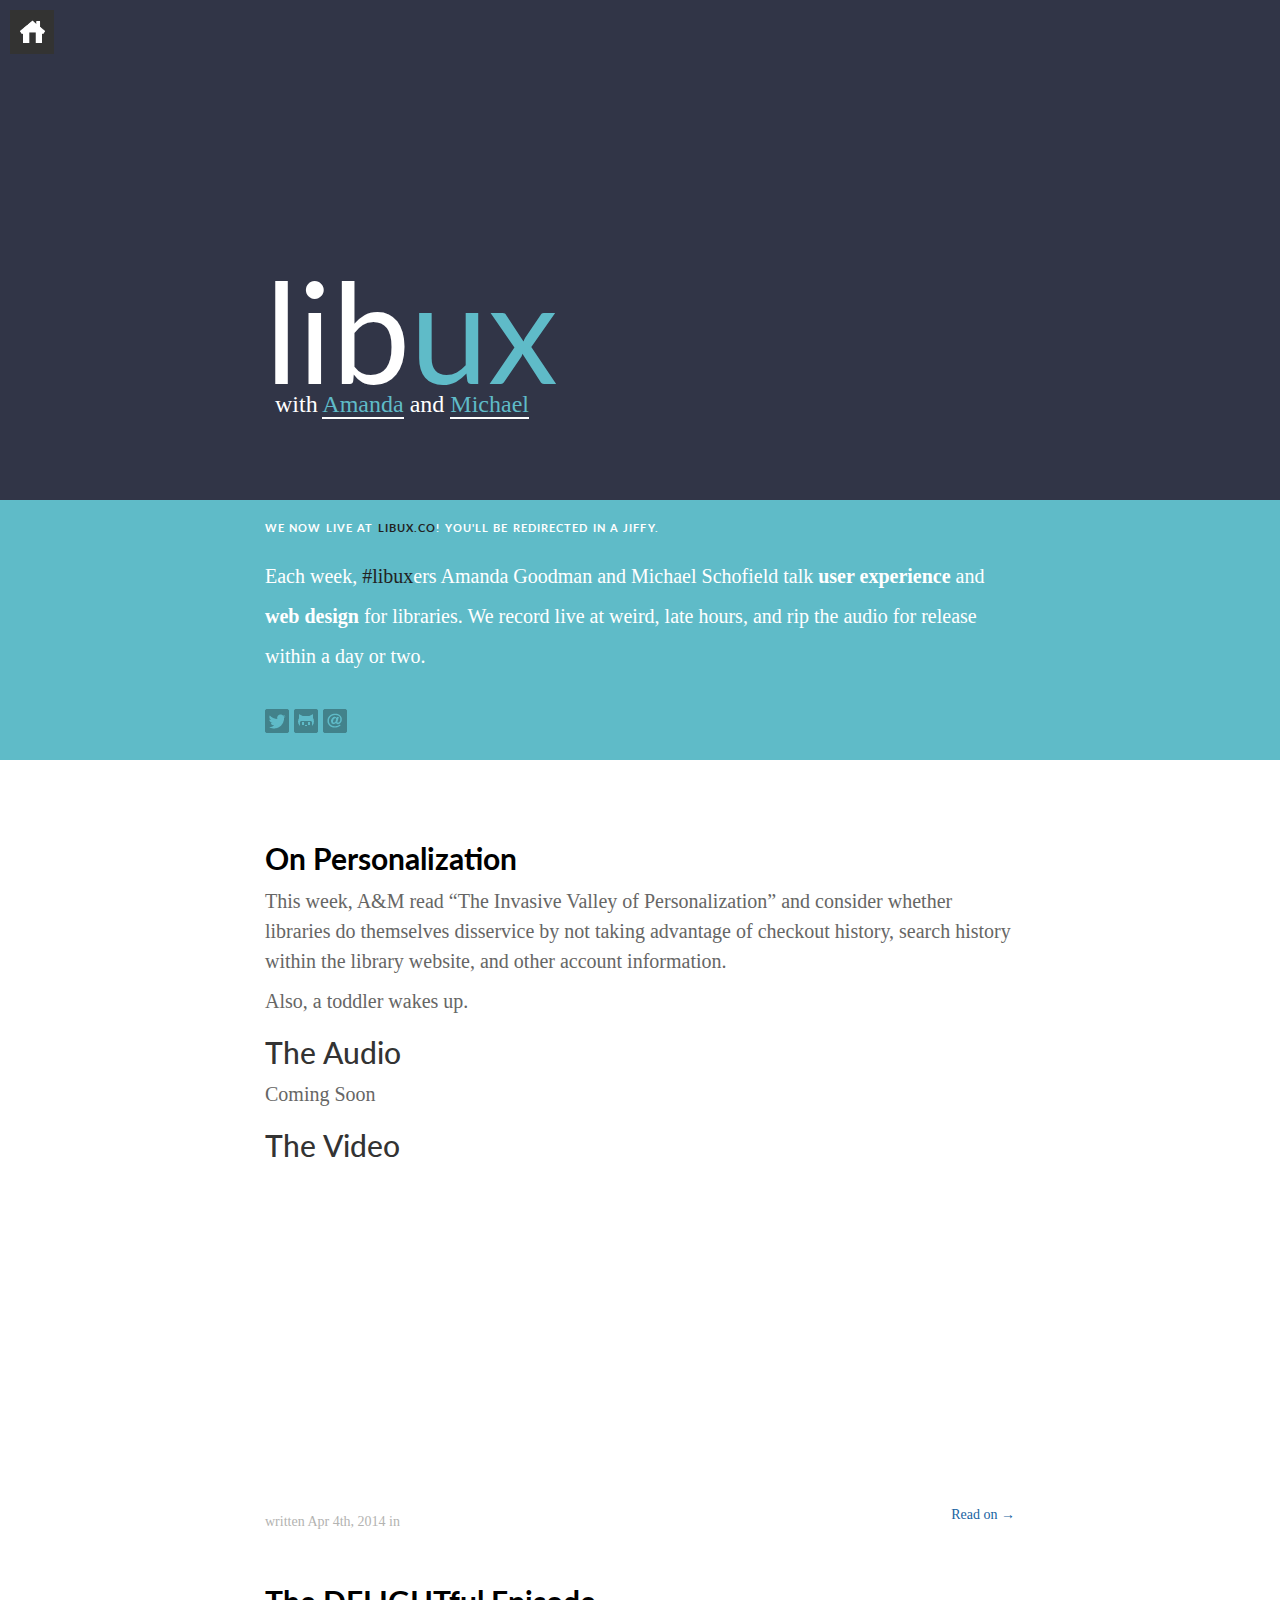
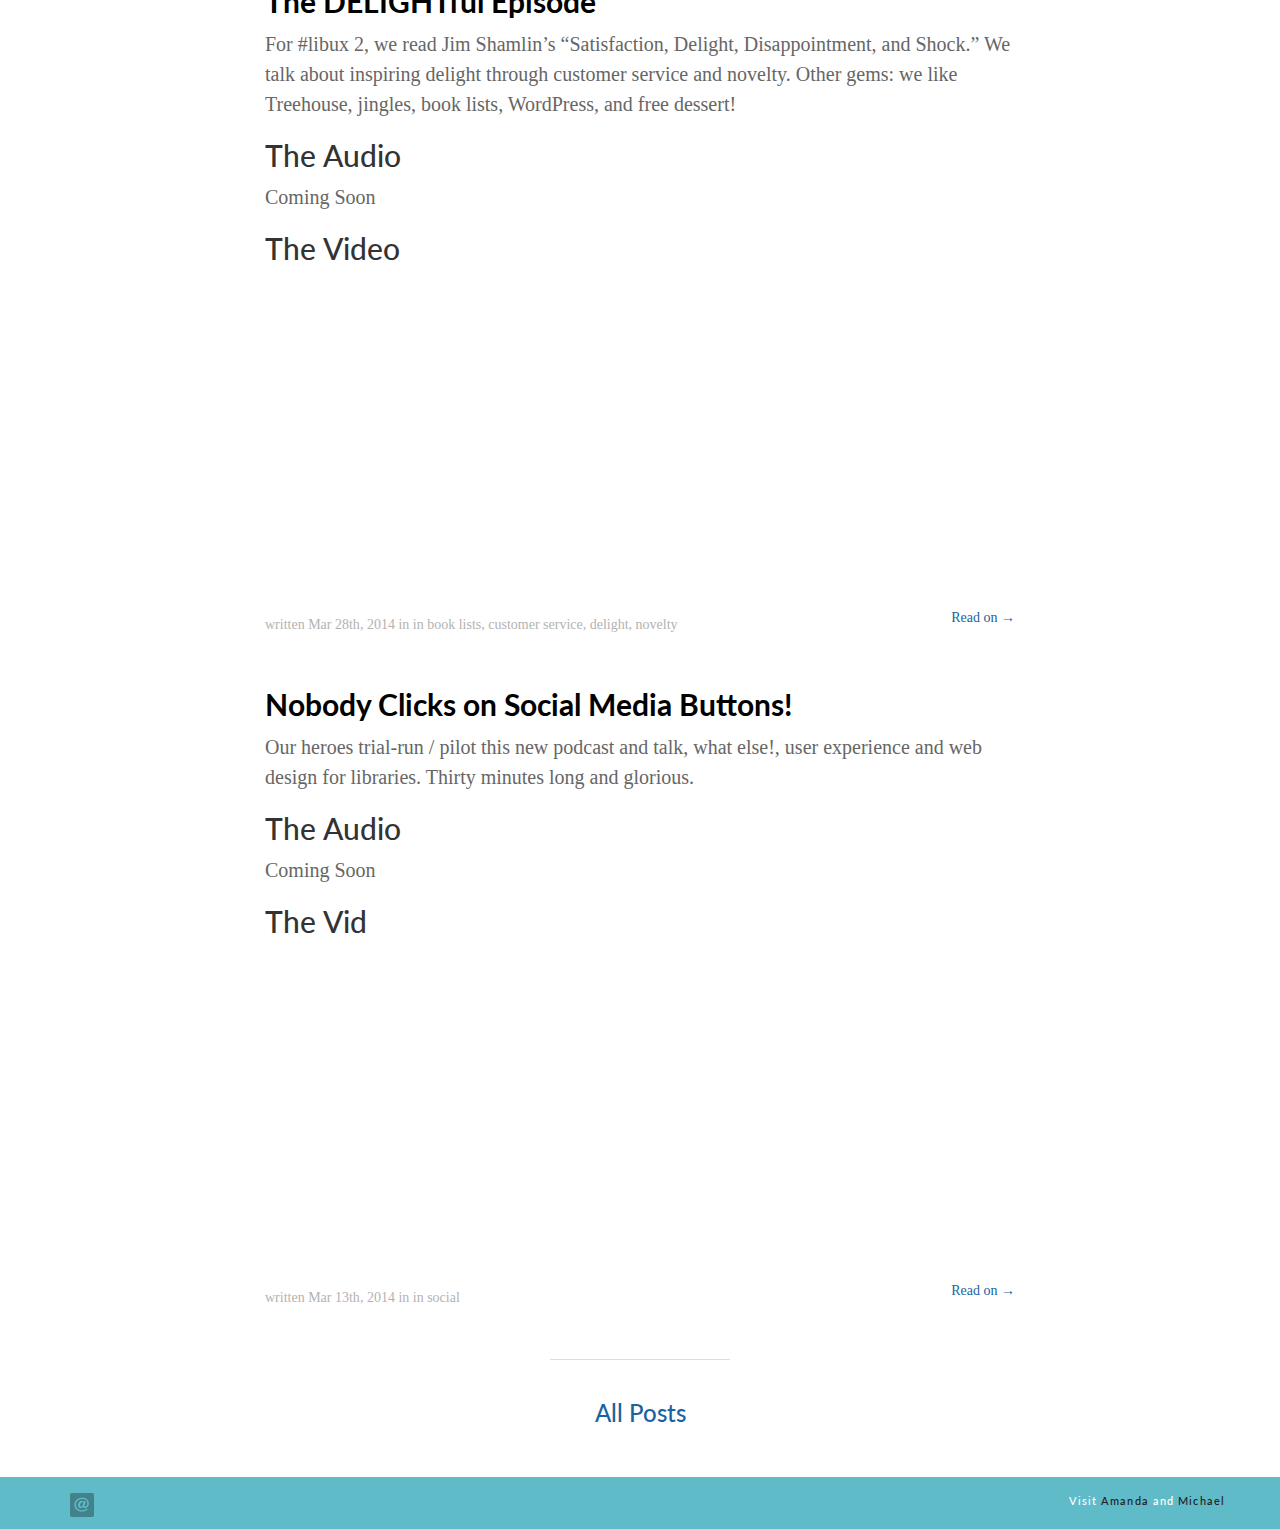
==== commit 94a954d3: "Update index.html" ====
--- a/index.html
+++ b/index.html
@@ -1,15 +1,13 @@
 
-<!DOCTYPE html>
-<!--[if IEMobile 7 ]><html class="no-js iem7"><![endif]-->
-<!--[if lt IE 9]><html class="no-js lte-ie8"><![endif]-->
-<!--[if (gt IE 8)|(gt IEMobile 7)|!(IEMobile)|!(IE)]><!--><html class="no-js" lang="en"><!--<![endif]-->
+
 <!DOCTYPE html>
 <!--[if IEMobile 7 ]><html class="no-js iem7"><![endif]-->
 <!--[if lt IE 9]><html class="no-js lte-ie8"><![endif]-->
 <!--[if (gt IE 8)|(gt IEMobile 7)|!(IEMobile)|!(IE)]><!--><html class="no-js" lang="en"><!--<![endif]-->
 <head>
+  <meta http-equiv="refresh" content="5; url=http://libux.co/">
   <meta charset="utf-8">
-  <title>LibUX</title>
+  <title>Test</title>
   <meta name="author" content="Michael Schofield">
 
   
@@ -25,7 +23,7 @@
   <link rel="canonical" href="http://libux.github.io">
   <link href="/favicon.png" rel="icon">
   <link href="/stylesheets/screen.css" media="screen, projection" rel="stylesheet" type="text/css">
-  <link href="/atom.xml" rel="alternate" title="LibUX" type="application/atom+xml">
+  <link href="/atom.xml" rel="alternate" title="Test" type="application/atom+xml">
   <script src="/javascripts/modernizr-2.0.js"></script>
   <script src="//ajax.googleapis.com/ajax/libs/jquery/1.9.1/jquery.min.js"></script>
   <script>!window.jQuery && document.write(unescape('%3Cscript src="./javascripts/libs/jquery.min.js"%3E%3C/script%3E'))</script>
@@ -55,7 +53,7 @@
       <div class="container">
         <div class="row">
           <div id="about-me" class="col-md-offset-2 col-md-8">
-  <h4>We are awesome</h4>
+  <h4>We now live at <a href="http://libux.co">libux.co</a>! You'll be redirected in a jiffy.</h4>
 
   <p>
   	Each week, <a href="//twitter.com/hashtag/libux">#libux</a>ers Amanda Goodman and Michael Schofield talk <strong>user experience</strong>
